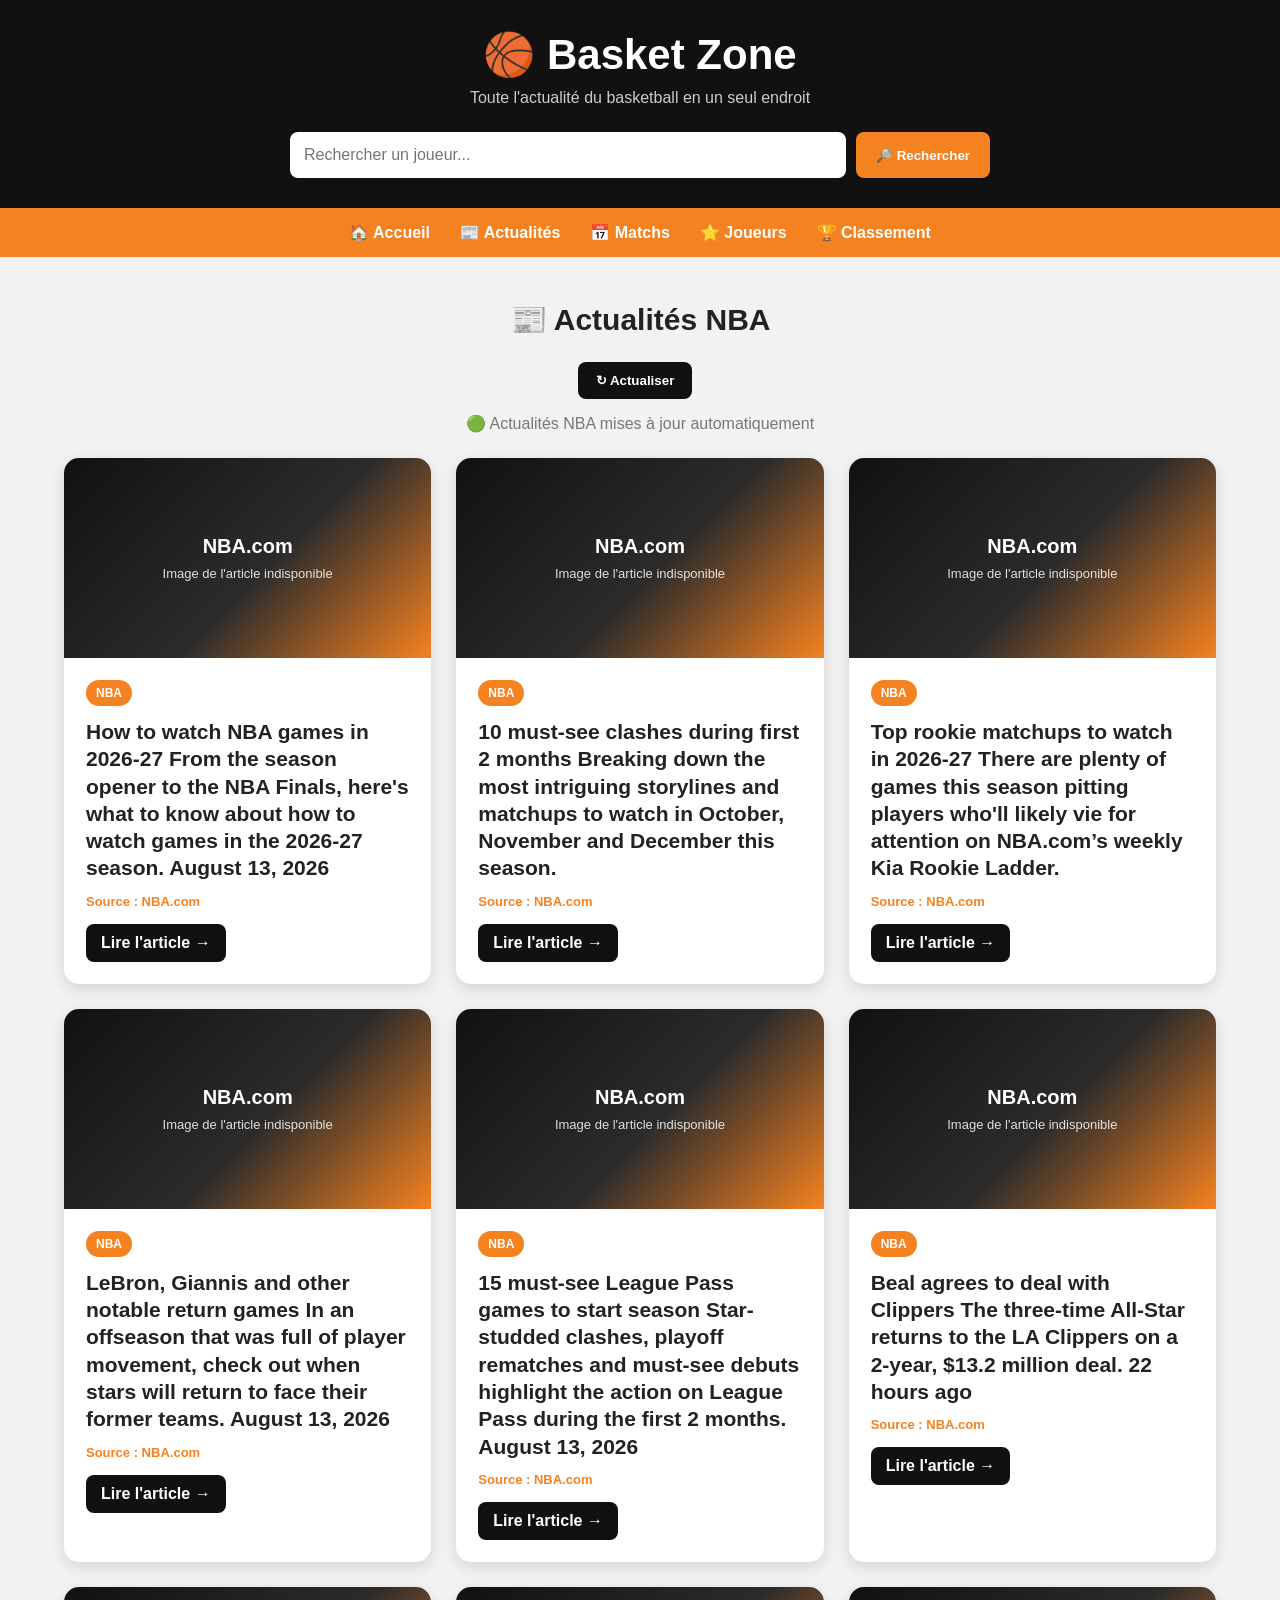
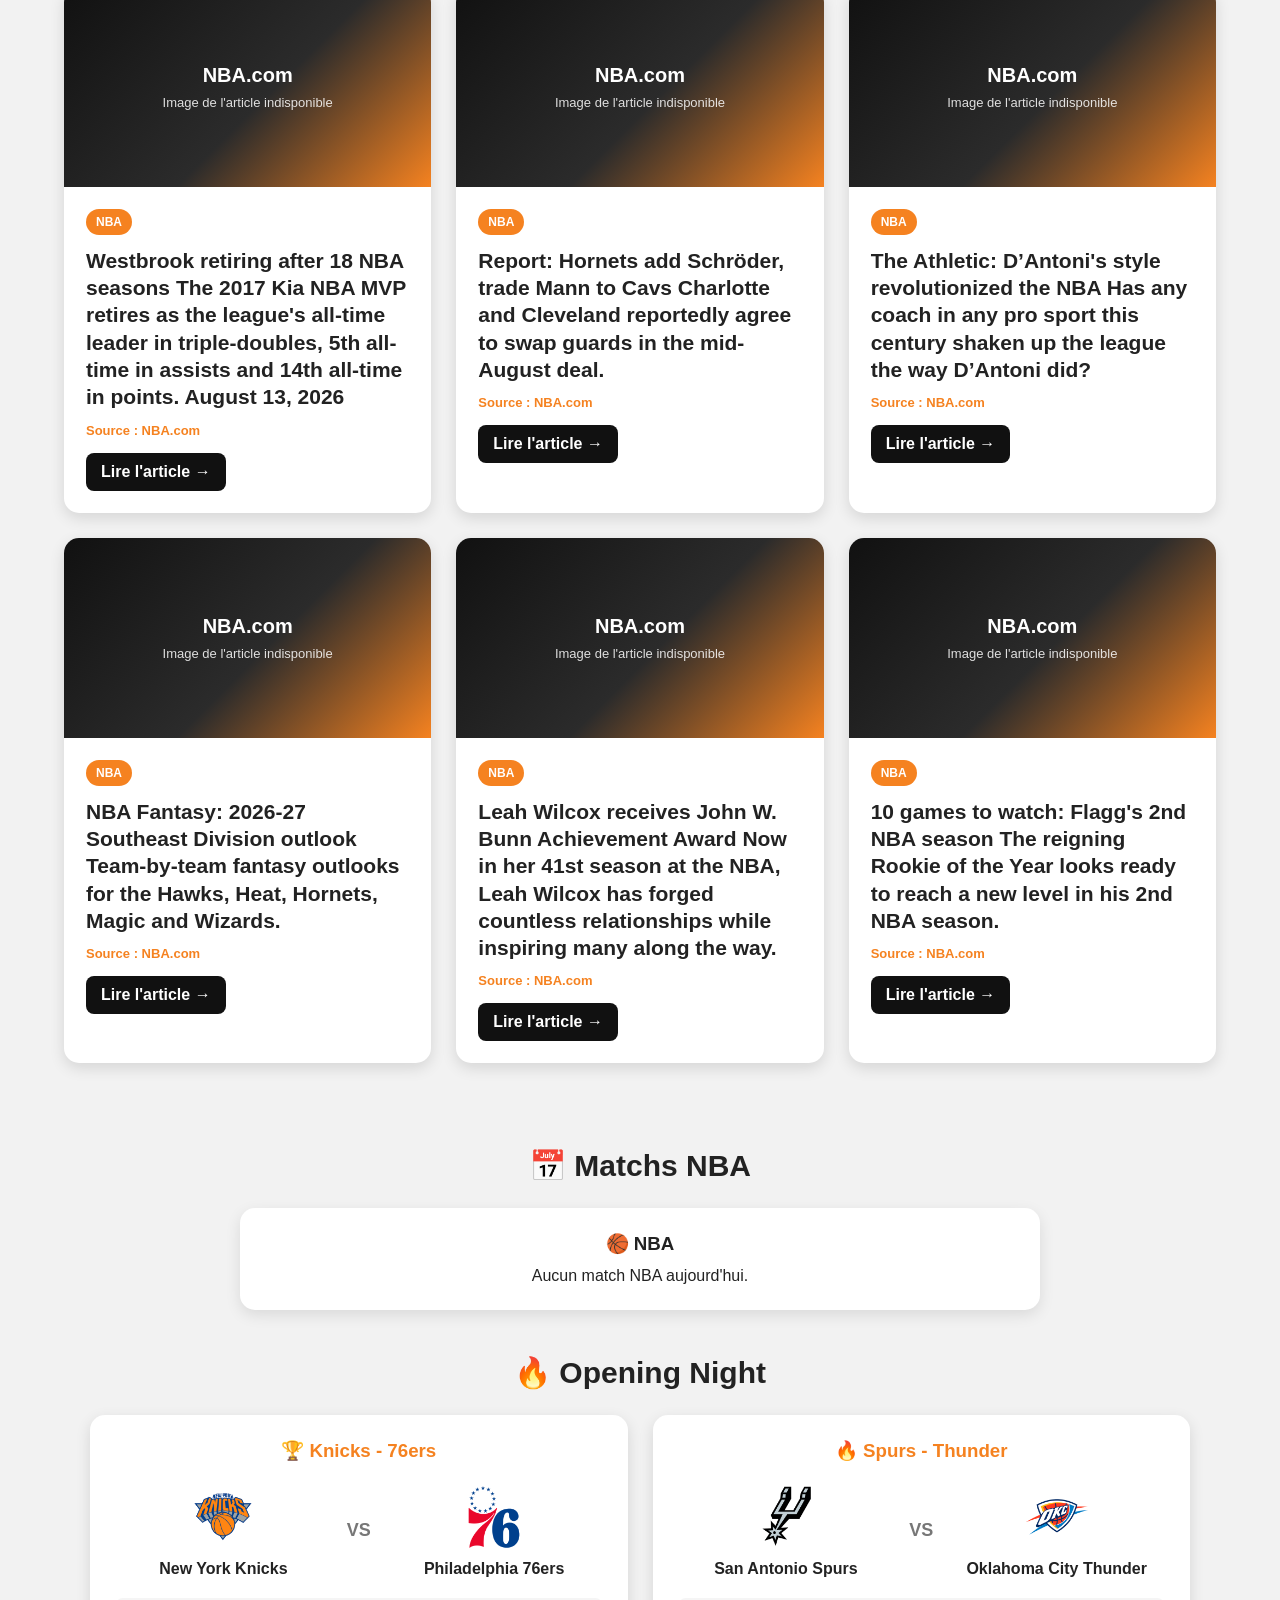
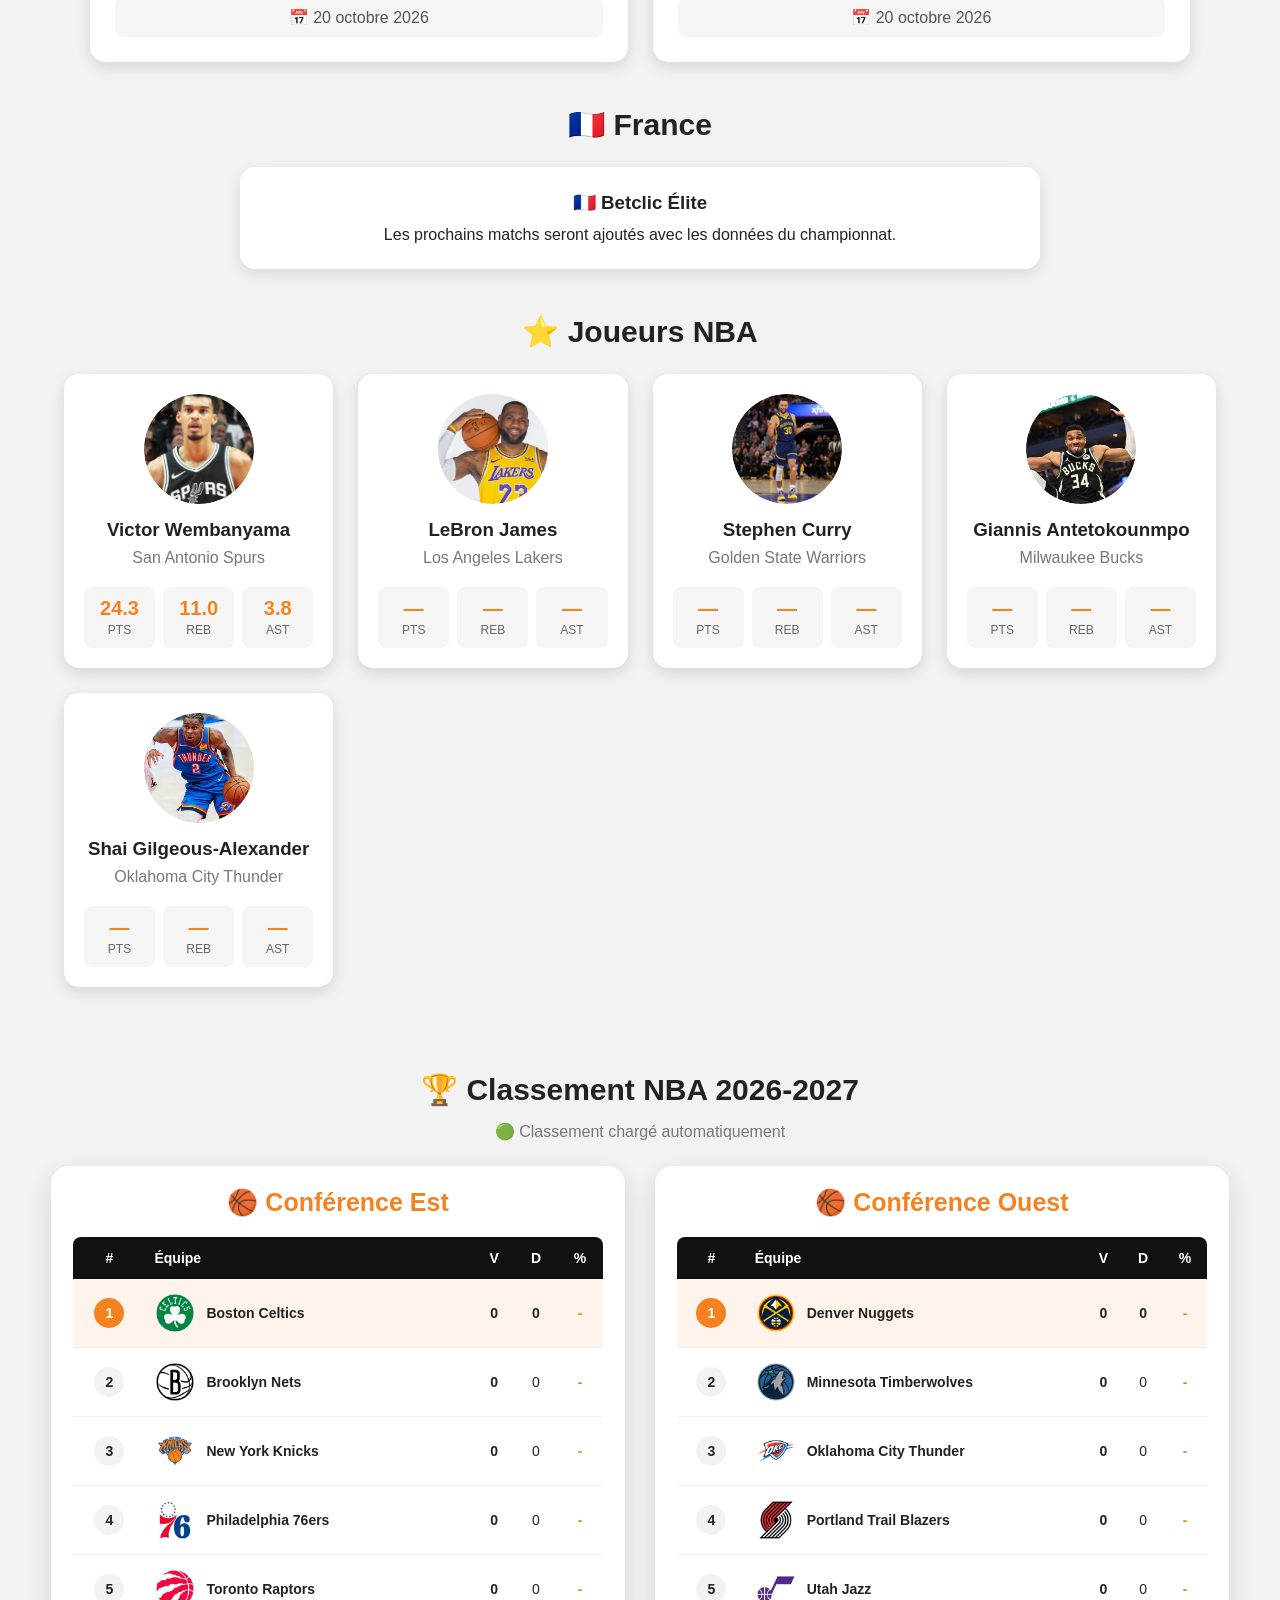
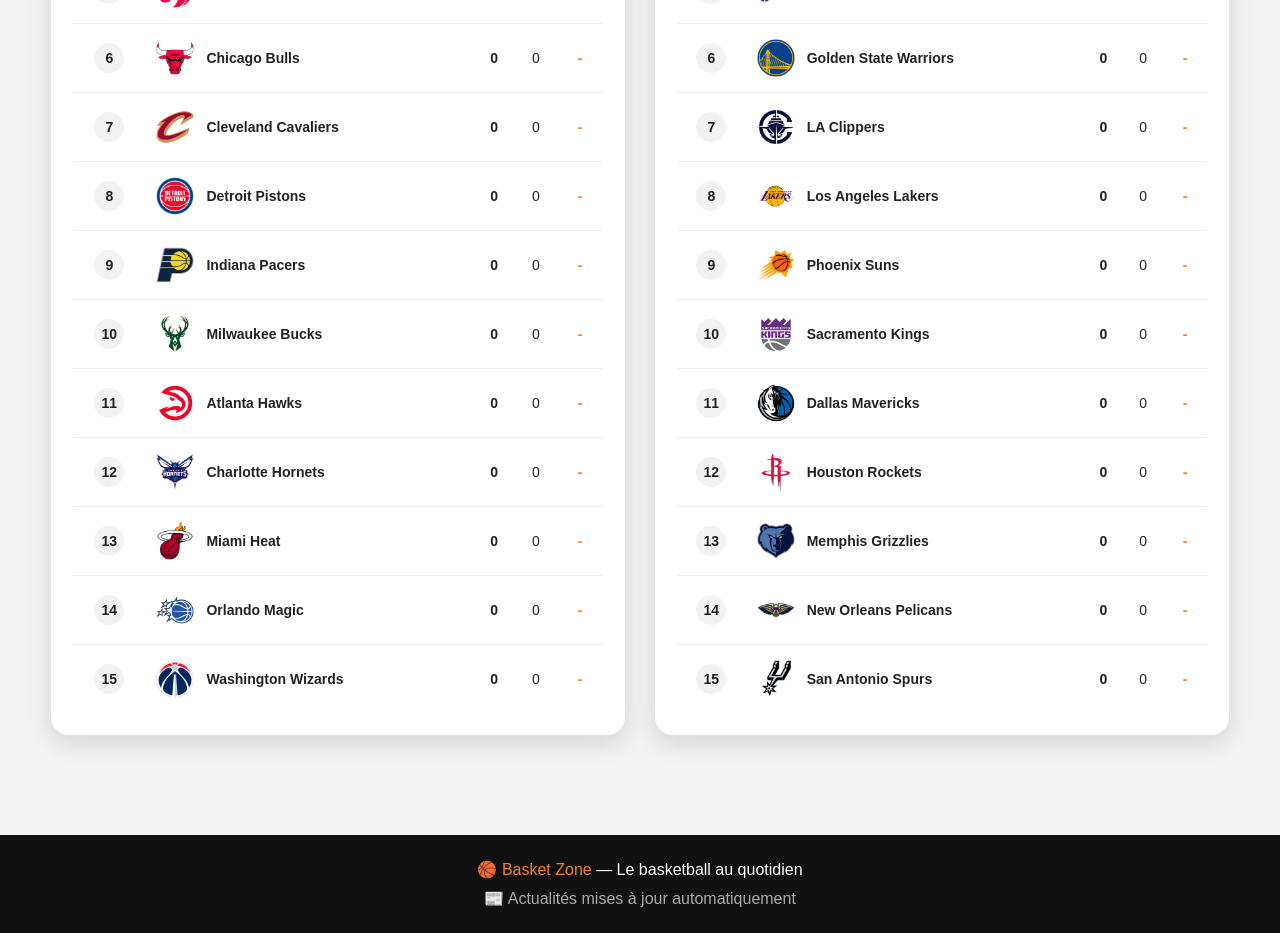
==== index.html @ 210b838d "Update index.html" ====
<!DOCTYPE html>
<html lang="fr">

<head>

    <meta charset="UTF-8">

    <meta
        name="viewport"
        content="width=device-width, initial-scale=1.0"
    >

    <title>Basket Zone 🏀</title>


    <style>

        /* =========================
           BASE
        ========================= */

        * {
            box-sizing: border-box;
            margin: 0;
            padding: 0;
        }

        html {
            scroll-behavior: smooth;
        }

        body {
            font-family: Arial, sans-serif;
            background: #f2f2f2;
            color: #222;
        }


        /* =========================
           HEADER
        ========================= */

        header {
            background: #111;
            color: white;
            text-align: center;
            padding: 30px 20px;
        }

        header h1 {
            font-size: 42px;
            margin-bottom: 10px;
        }

        header p {
            color: #ccc;
            margin-bottom: 25px;
        }


        /* =========================
           RECHERCHE
        ========================= */

        .search-container {
            max-width: 700px;
            margin: auto;

            display: flex;
            gap: 10px;
        }

        #searchInput {
            flex: 1;

            padding: 14px;

            border: none;
            border-radius: 8px;

            font-size: 16px;

            outline: none;
        }

        #searchButton {
            padding: 14px 20px;

            border: none;
            border-radius: 8px;

            background: #f58220;
            color: white;

            font-weight: bold;

            cursor: pointer;
        }

        #searchButton:hover {
            background: #d9680c;
        }


        /* =========================
           MENU
        ========================= */

        nav {
            background: #f58220;

            display: flex;
            justify-content: center;

            gap: 30px;

            padding: 15px;

            flex-wrap: wrap;

            position: sticky;
            top: 0;

            z-index: 100;
        }

        nav a {
            color: white;

            text-decoration: none;

            font-weight: bold;
        }

        nav a:hover {
            text-decoration: underline;
        }


        /* =========================
           TITRES
        ========================= */

        .section-title {
            text-align: center;

            margin: 45px 0 25px;

            font-size: 30px;
        }


        /* =========================
           ACTUALITÉS
        ========================= */

        .news-toolbar {
            width: 90%;
            max-width: 1200px;

            margin: 0 auto 15px;

            display: flex;
            justify-content: center;
            align-items: center;

            gap: 10px;

            flex-wrap: wrap;
        }

        #manual-news-refresh {
            padding: 11px 18px;

            border: none;
            border-radius: 8px;

            background: #111;
            color: white;

            font-weight: bold;

            cursor: pointer;
        }

        #manual-news-refresh:hover {
            background: #f58220;
        }

        #manual-news-refresh:disabled {
            opacity: 0.6;
            cursor: wait;
        }

        #news-refresh-status {
            color: #777;
            font-size: 14px;
        }

        .news-status {
            text-align: center;

            color: #777;

            margin-bottom: 25px;
        }

        .news-container {
            width: 90%;
            max-width: 1200px;

            margin: auto;

            display: grid;

            grid-template-columns:
                repeat(
                    auto-fit,
                    minmax(300px, 1fr)
                );

            gap: 25px;

            padding-bottom: 40px;
        }

        .news-card {
            background: white;

            border-radius: 15px;

            overflow: hidden;

            box-shadow:
                0 5px 15px
                rgba(0, 0, 0, 0.12);

            transition:
                transform 0.2s,
                box-shadow 0.2s;
        }

        .news-card:hover {
            transform: translateY(-6px);

            box-shadow:
                0 10px 25px
                rgba(0, 0, 0, 0.18);
        }

        .news-image {
            width: 100%;
            height: 200px;

            background: #111;

            display: flex;
            justify-content: center;
            align-items: center;

            overflow: hidden;
        }

        .news-image img {
            width: 100%;
            height: 100%;

            object-fit: cover;

            display: block;
        }

        .news-image-placeholder {
            width: 100%;
            height: 100%;

            display: flex;

            flex-direction: column;

            justify-content: center;
            align-items: center;

            gap: 8px;

            padding: 20px;

            text-align: center;

            color: white;

            background:
                linear-gradient(
                    135deg,
                    #111 0%,
                    #2b2b2b 55%,
                    #f58220 100%
                );
        }

        .news-image-placeholder strong {
            font-size: 20px;
        }

        .news-image-placeholder span {
            font-size: 13px;
            opacity: 0.85;
        }

        .news-content {
            padding: 22px;
        }

        .news-category {
            display: inline-block;

            background: #f58220;

            color: white;

            padding: 6px 10px;

            border-radius: 20px;

            font-size: 12px;

            font-weight: bold;

            margin-bottom: 12px;
        }

        .news-card h3 {
            font-size: 21px;

            line-height: 1.3;

            margin-bottom: 12px;
        }

        .news-card p {
            color: #555;

            line-height: 1.5;

            margin-bottom: 15px;
        }

        .news-date {
            font-size: 13px;

            color: #888;

            margin-bottom: 10px;
        }

        .news-source {
            font-size: 13px;

            color: #f58220;

            font-weight: bold;

            margin-bottom: 15px;
        }

        .news-link {
            display: inline-block;

            background: #111;

            color: white;

            padding: 10px 15px;

            border-radius: 8px;

            text-decoration: none;

            font-weight: bold;
        }

        .news-link:hover {
            background: #f58220;
        }

        .news-error {
            width: 90%;

            max-width: 800px;

            margin: 20px auto 40px;

            padding: 20px;

            background: white;

            border-radius: 15px;

            text-align: center;

            color: #777;
        }


        /* =========================
           MATCHS
        ========================= */

        .matches-container {
            width: 90%;

            max-width: 1100px;

            margin: auto;

            display: grid;

            grid-template-columns:
                repeat(
                    auto-fit,
                    minmax(300px, 1fr)
                );

            gap: 25px;
        }

        .match-card {
            background: white;

            border-radius: 15px;

            padding: 25px;

            text-align: center;

            box-shadow:
                0 5px 15px
                rgba(0, 0, 0, 0.12);
        }

        .match-card h3 {
            color: #f58220;
            margin-bottom: 20px;
        }

        .teams {
            display: flex;

            justify-content: space-around;
            align-items: center;

            gap: 15px;
        }

        .team {
            flex: 1;

            font-weight: bold;

            display: flex;

            flex-direction: column;

            align-items: center;

            gap: 8px;
        }

        .match-team-logo {
            width: 70px;
            height: 70px;

            object-fit: contain;

            display: block;
        }

        .vs {
            color: #777;

            font-weight: bold;

            font-size: 18px;
        }

        .match-date {
            margin-top: 20px;

            background: #f5f5f5;

            padding: 10px;

            border-radius: 8px;

            color: #555;
        }

        .no-game {
            width: 90%;

            max-width: 800px;

            margin: auto;

            background: white;

            padding: 25px;

            border-radius: 15px;

            text-align: center;

            box-shadow:
                0 5px 15px
                rgba(0, 0, 0, 0.10);
        }


        /* =========================
           JOUEURS
        ========================= */

        .players-container {
            width: 90%;

            max-width: 1200px;

            margin: auto;

            display: grid;

            grid-template-columns:
                repeat(
                    auto-fit,
                    minmax(250px, 1fr)
                );

            gap: 25px;

            padding-bottom: 40px;
        }

        .player-card {
            background: white;

            border-radius: 15px;

            padding: 20px;

            box-shadow:
                0 5px 15px
                rgba(0, 0, 0, 0.12);

            transition: transform 0.2s;
        }

        .player-card:hover {
            transform: translateY(-5px);
        }

        .player-photo {
            width: 110px;
            height: 110px;

            margin: auto;

            border-radius: 50%;

            background: #eee;

            display: flex;

            justify-content: center;
            align-items: center;

            overflow: hidden;
        }

        .player-photo img {
            width: 100%;
            height: 100%;

            object-fit: cover;

            border-radius: 50%;

            display: block;
        }

        .player-card h3 {
            text-align: center;
            margin-top: 15px;
        }

        .team-name {
            text-align: center;

            color: #777;

            margin: 8px 0 20px;
        }


        /* =========================
           STATS
        ========================= */

        .stats {
            display: grid;

            grid-template-columns:
                repeat(3, 1fr);

            gap: 8px;
        }

        .stat {
            background: #f5f5f5;

            padding: 10px 5px;

            text-align: center;

            border-radius: 8px;
        }

        .stat strong {
            display: block;

            color: #f58220;

            font-size: 20px;
        }

        .stat span {
            font-size: 12px;

            color: #666;
        }


        /* =========================
           CLASSEMENT
        ========================= */

        .standings-container {
            width: 92%;

            max-width: 1250px;

            margin: auto;

            display: grid;

            grid-template-columns:
                repeat(2, 1fr);

            gap: 30px;

            padding-bottom: 50px;
        }

        .conference-card {
            background: white;

            border-radius: 18px;

            padding: 22px;

            box-shadow:
                0 8px 25px
                rgba(0, 0, 0, 0.12);

            overflow: hidden;
        }

        .conference-card h3 {
            text-align: center;

            color: #f58220;

            margin-bottom: 20px;

            font-size: 25px;
        }

        .table-wrapper {
            width: 100%;
            overflow-x: auto;
        }

        .standings-table {
            width: 100%;

            border-collapse: separate;

            border-spacing: 0;
        }

        .standings-table th {
            background: #111;

            color: white;

            padding: 13px 9px;

            text-align: center;

            font-size: 14px;
        }

        .standings-table th:first-child {
            border-radius: 8px 0 0 0;
        }

        .standings-table th:last-child {
            border-radius: 0 8px 0 0;
        }

        .standings-table td {
            padding: 13px 9px;

            text-align: center;

            border-bottom:
                1px solid #eee;

            font-size: 14px;
        }

        .standings-table th:nth-child(2),
        .standings-table td:nth-child(2) {
            text-align: left;
        }

        .standings-table tbody tr {
            transition: background 0.2s;
        }

        .standings-table tbody tr:hover {
            background: #fff4eb;
        }

        .standings-table tbody tr:first-child {
            background: #fff4eb;
            font-weight: bold;
        }

        .standings-table tbody tr:last-child td {
            border-bottom: none;
        }

        .rank-number {
            display: inline-flex;

            width: 30px;
            height: 30px;

            align-items: center;
            justify-content: center;

            border-radius: 50%;

            background: #f2f2f2;

            font-weight: bold;
        }

        .rank-number.first {
            background: #f58220;
            color: white;
        }

        .team-cell {
            display: flex;

            align-items: center;

            gap: 10px;

            min-width: 200px;

            font-weight: bold;
        }

        .team-logo {
            width: 42px;
            height: 42px;

            min-width: 42px;

            object-fit: contain;

            display: block;
        }

        .record-wins {
            font-weight: bold;
        }

        .percentage {
            font-weight: bold;
            color: #f58220;
        }

        .standings-empty {
            text-align: center;

            padding: 30px;

            color: #777;
        }


        /* =========================
           FOOTER
        ========================= */

        footer {
            margin-top: 50px;

            background: #111;

            color: white;

            text-align: center;

            padding: 25px;
        }

        footer span {
            color: #f58220;
        }


        /* =========================
           MOBILE
        ========================= */

        @media (max-width: 800px) {

            .standings-container {
                grid-template-columns: 1fr;
                width: 94%;
            }

        }


        @media (max-width: 600px) {

            header h1 {
                font-size: 30px;
            }

            .search-container {
                flex-direction: column;
            }

            #searchInput,
            #searchButton {
                width: 100%;
            }

            .teams {
                flex-direction: column;
            }

            .vs {
                margin: 5px 0;
            }

            .standings-table th,
            .standings-table td {
                padding: 9px 5px;
            }

            .team-cell {
                min-width: 170px;
                gap: 7px;
            }

            .team-logo {
                width: 35px;
                height: 35px;

                min-width: 35px;
            }

            .match-team-logo {
                width: 60px;
                height: 60px;
            }

            .rank-number {
                width: 27px;
                height: 27px;
            }

        }

    </style>

</head>


<body>


    <!-- =========================
         HEADER
    ========================= -->

    <header id="accueil">

        <h1>
            🏀 Basket Zone
        </h1>

        <p>
            Toute l'actualité du basketball en un seul endroit
        </p>


        <div class="search-container">

            <input
                id="searchInput"
                type="text"
                placeholder="Rechercher un joueur..."
            >

            <button
                id="searchButton"
                type="button"
            >
                🔎 Rechercher
            </button>

        </div>

    </header>


    <!-- =========================
         MENU
    ========================= -->

    <nav>

        <a href="#accueil">
            🏠 Accueil
        </a>

        <a href="#actualites">
            📰 Actualités
        </a>

        <a href="#matchs">
            📅 Matchs
        </a>

        <a href="#joueurs">
            ⭐ Joueurs
        </a>

        <a href="#classement">
            🏆 Classement
        </a>

    </nav>


    <!-- =========================
         ACTUALITÉS
    ========================= -->

    <section id="actualites">

        <h2 class="section-title">

            📰 Actualités NBA

        </h2>


        <div class="news-toolbar">

            <button
                id="manual-news-refresh"
                type="button"
            >
                ↻ Actualiser
            </button>


            <span
                id="news-refresh-status"
                role="status"
                aria-live="polite"
            ></span>

        </div>


        <p
            id="newsStatus"
            class="news-status"
        >
            🔄 Chargement des actualités...
        </p>


        <div
            id="newsContainer"
            class="news-container"
        ></div>

    </section>


    <!-- =========================
         MATCHS
    ========================= -->

    <section id="matchs">

        <h2 class="section-title">

            📅 Matchs NBA

        </h2>


        <div class="no-game">

            <h3>
                🏀 NBA
            </h3>

            <p style="margin-top:12px;">

                Aucun match NBA aujourd'hui.

            </p>

        </div>


        <h2 class="section-title">

            🔥 Opening Night

        </h2>


        <div class="matches-container">


            <!-- KNICKS VS 76ERS -->

            <div class="match-card">

                <h3>

                    🏆 Knicks - 76ers

                </h3>


                <div class="teams">


                    <div class="team">

                        <img
                            class="match-team-logo"
                            src="photos/new-york-knicks_big_square.png"
                            alt="New York Knicks"
                        >

                        <span>
                            New York Knicks
                        </span>

                    </div>


                    <div class="vs">
                        VS
                    </div>


                    <div class="team">

                        <img
                            class="match-team-logo"
                            src="photos/philadelphia-76ers_big_square.png"
                            alt="Philadelphia 76ers"
                        >

                        <span>
                            Philadelphia 76ers
                        </span>

                    </div>


                </div>


                <div class="match-date">

                    📅 20 octobre 2026

                </div>

            </div>


            <!-- SPURS VS THUNDER -->

            <div class="match-card">

                <h3>

                    🔥 Spurs - Thunder

                </h3>


                <div class="teams">


                    <div class="team">

                        <img
                            class="match-team-logo"
                            src="photos/san-antonio-spurs_big_square.png"
                            alt="San Antonio Spurs"
                        >

                        <span>
                            San Antonio Spurs
                        </span>

                    </div>


                    <div class="vs">
                        VS
                    </div>


                    <div class="team">

                        <img
                            class="match-team-logo"
                            src="photos/oklahoma-city-thunder_big_square.png"
                            alt="Oklahoma City Thunder"
                        >

                        <span>
                            Oklahoma City Thunder
                        </span>

                    </div>


                </div>


                <div class="match-date">

                    📅 20 octobre 2026

                </div>

            </div>


        </div>


        <h2 class="section-title">

            🇫🇷 France

        </h2>


        <div class="no-game">

            <h3>
                🇫🇷 Betclic Élite
            </h3>

            <p style="margin-top:12px;">

                Les prochains matchs seront ajoutés
                avec les données du championnat.

            </p>

        </div>

    </section>


    <!-- =========================
         JOUEURS
    ========================= -->

    <section id="joueurs">

        <h2 class="section-title">

            ⭐ Joueurs NBA

        </h2>


        <div class="players-container">


            <!-- VICTOR WEMBANYAMA -->

            <div
                class="player-card"
                data-name="victor wembanyama"
            >

                <div class="player-photo">

                    <img
                        src="wembanyama.jpg"
                        alt="Photo de Victor Wembanyama"
                        loading="lazy"
                        onerror="this.style.display='none';"
                    >

                </div>


                <h3>
                    Victor Wembanyama
                </h3>


                <p class="team-name">
                    San Antonio Spurs
                </p>


                <div class="stats">

                    <div class="stat">

                        <strong>24.3</strong>

                        <span>
                            PTS
                        </span>

                    </div>


                    <div class="stat">

                        <strong>11.0</strong>

                        <span>
                            REB
                        </span>

                    </div>


                    <div class="stat">

                        <strong>3.8</strong>

                        <span>
                            AST
                        </span>

                    </div>

                </div>

            </div>


            <!-- LEBRON JAMES -->

            <div
                class="player-card"
                data-name="lebron james"
            >

                <div class="player-photo">

                    <img
                        src="lebron.jpg"
                        alt="Photo de LeBron James"
                        loading="lazy"
                        onerror="this.style.display='none';"
                    >

                </div>


                <h3>
                    LeBron James
                </h3>


                <p class="team-name">
                    Los Angeles Lakers
                </p>


                <div class="stats">

                    <div class="stat">

                        <strong>—</strong>

                        <span>
                            PTS
                        </span>

                    </div>


                    <div class="stat">

                        <strong>—</strong>

                        <span>
                            REB
                        </span>

                    </div>


                    <div class="stat">

                        <strong>—</strong>

                        <span>
                            AST
                        </span>

                    </div>

                </div>

            </div>


            <!-- STEPHEN CURRY -->

            <div
                class="player-card"
                data-name="stephen curry"
            >

                <div class="player-photo">

                    <img
                        src="curry.jpg"
                        alt="Photo de Stephen Curry"
                        loading="lazy"
                        onerror="this.style.display='none';"
                    >

                </div>


                <h3>
                    Stephen Curry
                </h3>


                <p class="team-name">
                    Golden State Warriors
                </p>


                <div class="stats">

                    <div class="stat">

                        <strong>—</strong>

                        <span>
                            PTS
                        </span>

                    </div>


                    <div class="stat">

                        <strong>—</strong>

                        <span>
                            REB
                        </span>

                    </div>


                    <div class="stat">

                        <strong>—</strong>

                        <span>
                            AST
                        </span>

                    </div>

                </div>

            </div>


            <!-- GIANNIS -->

            <div
                class="player-card"
                data-name="giannis antetokounmpo"
            >

                <div class="player-photo">

                    <img
                        src="giannis.jpg"
                        alt="Photo de Giannis Antetokounmpo"
                        loading="lazy"
                        onerror="this.style.display='none';"
                    >

                </div>


                <h3>
                    Giannis Antetokounmpo
                </h3>


                <p class="team-name">
                    Milwaukee Bucks
                </p>


                <div class="stats">

                    <div class="stat">

                        <strong>—</strong>

                        <span>
                            PTS
                        </span>

                    </div>


                    <div class="stat">

                        <strong>—</strong>

                        <span>
                            REB
                        </span>

                    </div>


                    <div class="stat">

                        <strong>—</strong>

                        <span>
                            AST
                        </span>

                    </div>

                </div>

            </div>


            <!-- SHAI -->

            <div
                class="player-card"
                data-name="shai gilgeous alexander"
            >

                <div class="player-photo">

                    <img
                        src="shai.jpg"
                        alt="Photo de Shai Gilgeous-Alexander"
                        loading="lazy"
                        onerror="this.style.display='none';"
                    >

                </div>


                <h3>
                    Shai Gilgeous-Alexander
                </h3>


                <p class="team-name">
                    Oklahoma City Thunder
                </p>


                <div class="stats">

                    <div class="stat">

                        <strong>—</strong>

                        <span>
                            PTS
                        </span>

                    </div>


                    <div class="stat">

                        <strong>—</strong>

                        <span>
                            REB
                        </span>

                    </div>


                    <div class="stat">

                        <strong>—</strong>

                        <span>
                            AST
                        </span>

                    </div>

                </div>

            </div>


        </div>

    </section>


    <!-- =========================
         CLASSEMENT
    ========================= -->

    <section id="classement">

        <h2 class="section-title">

            🏆 Classement NBA 2026-2027

        </h2>


        <p
            id="standingsStatus"
            style="
                text-align:center;
                color:#777;
                margin:-10px auto 25px;
                width:90%;
            "
        >

            🔄 Chargement du classement...

        </p>


        <div
            id="standingsContainer"
            class="standings-container"
        ></div>

    </section>


    <!-- =========================
         FOOTER
    ========================= -->

    <footer>

        <p>

            🏀

            <span>
                Basket Zone
            </span>

            — Le basketball au quotidien

        </p>


        <p
            style="
                margin-top:10px;
                color:#aaa;
            "
        >

            📰 Actualités mises à jour automatiquement

        </p>

    </footer>


    <!-- =========================
         JAVASCRIPT
    ========================= -->

    <script>


        /* =========================
           RECHERCHE JOUEURS
        ========================= */

        const searchInput =
            document.getElementById(
                "searchInput"
            );


        const searchButton =
            document.getElementById(
                "searchButton"
            );


        const playerCards =
            document.querySelectorAll(
                ".player-card"
            );


        function searchPlayers() {

            const text =
                searchInput.value
                    .toLowerCase()
                    .trim();


            playerCards.forEach(
                function(card) {

                    const name =
                        card.dataset.name
                            .toLowerCase();


                    if (
                        name.includes(text)
                        ||
                        text === ""
                    ) {

                        card.style.display =
                            "block";

                    } else {

                        card.style.display =
                            "none";

                    }

                }
            );

        }


        searchButton.addEventListener(
            "click",
            searchPlayers
        );


        searchInput.addEventListener(
            "input",
            searchPlayers
        );


        searchInput.addEventListener(
            "keydown",
            function(event) {

                if (
                    event.key === "Enter"
                ) {

                    searchPlayers();

                }

            }
        );


        /* =========================
           SÉCURITÉ HTML
        ========================= */

        function safeImageURL(value) {

            if (
                typeof value !== "string"
                ||
                !value.trim()
            ) {

                return "";

            }


            try {

                const url =
                    new URL(
                        value.trim(),
                        window.location.origin
                    );


                if (
                    url.protocol !== "https:"
                    &&
                    url.protocol !== "http:"
                ) {

                    return "";

                }


                return url.href;

            } catch {

                return "";

            }

        }


        function escapeHTML(text) {

            const div =
                document.createElement(
                    "div"
                );


            div.textContent =
                text || "";


            return div.innerHTML;

        }


        /* =========================
           FORMAT DATE
        ========================= */

        function formatDate(dateString) {

            if (!dateString) {

                return "";

            }


            const date =
                new Date(
                    dateString
                );


            if (
                isNaN(
                    date.getTime()
                )
            ) {

                return dateString;

            }


            return date.toLocaleDateString(
                "fr-FR",
                {

                    day: "2-digit",

                    month: "long",

                    year: "numeric"

                }
            );

        }


        /* =========================
           ACTUALITÉS
        ========================= */

        const newsContainer =
            document.getElementById(
                "newsContainer"
            );


        const newsStatus =
            document.getElementById(
                "newsStatus"
            );


        async function loadNews() {

            try {

                newsStatus.textContent =
                    "🔄 Chargement des actualités...";


                const response =
                    await fetch(
                        "news.json?t=" +
                        Date.now(),
                        {
                            cache: "no-store"
                        }
                    );


                if (!response.ok) {

                    throw new Error(
                        "Impossible de charger news.json"
                    );

                }


                const data =
                    await response.json();


                newsContainer.innerHTML =
                    "";


                if (
                    !data.articles
                    ||
                    data.articles.length === 0
                ) {

                    newsStatus.textContent =
                        "📰 Aucune actualité disponible.";

                    return;

                }


                newsStatus.textContent =
                    "🟢 Actualités NBA mises à jour automatiquement";


                data.articles.forEach(
                    function(article) {

                        const card =
                            document.createElement(
                                "article"
                            );


                        card.className =
                            "news-card";


                        const title =
                            article.title
                            ||
                            "Actualité NBA";


                        const description =
                            article.description
                            ||
                            "";


                        const link =
                            typeof article.link === "string"
                                ?
                                article.link
                                :
                                "#";


                        const imageURL =
                            safeImageURL(
                                article.image
                            );


                        let imageHTML = `

                            <div class="news-image">

                                <div
                                    class="news-image-placeholder"
                                >

                                    <strong>
                                        NBA.com
                                    </strong>

                                    <span>
                                        Image de l'article indisponible
                                    </span>

                                </div>

                            </div>

                        `;


                        if (imageURL) {

                            imageHTML = `

                                <div class="news-image">

                                    <img
                                        src="${escapeHTML(imageURL)}"
                                        alt="${escapeHTML(title)}"
                                        loading="lazy"
                                        referrerpolicy="no-referrer"
                                        onerror="this.style.display='none'; this.nextElementSibling.style.display='flex';"
                                    >

                                    <div
                                        class="news-image-placeholder"
                                        style="display:none"
                                    >

                                        <strong>
                                            NBA.com
                                        </strong>

                                        <span>
                                            Image de l'article indisponible
                                        </span>

                                    </div>

                                </div>

                            `;

                        }


                        card.innerHTML = `

                            ${imageHTML}


                            <div class="news-content">


                                <span class="news-category">

                                    NBA

                                </span>


                                <h3>

                                    ${escapeHTML(title)}

                                </h3>


                                ${
                                    description
                                    ?
                                    `

                                    <p>

                                        ${escapeHTML(
                                            description
                                        )}

                                    </p>

                                    `
                                    :
                                    ""
                                }


                                ${
                                    article.date
                                    ?
                                    `

                                    <div class="news-date">

                                        📅

                                        ${escapeHTML(
                                            formatDate(
                                                article.date
                                            )
                                        )}

                                    </div>

                                    `
                                    :
                                    ""
                                }


                                <div class="news-source">

                                    Source :

                                    ${escapeHTML(
                                        article.source
                                        ||
                                        "NBA.com"
                                    )}

                                </div>


                                <a
                                    class="news-link"
                                    href="${escapeHTML(link)}"
                                    target="_blank"
                                    rel="noopener noreferrer"
                                >

                                    Lire l'article →

                                </a>


                            </div>

                        `;


                        newsContainer.appendChild(
                            card
                        );

                    }
                );

            } catch (error) {

                console.error(
                    "Erreur actualités :",
                    error
                );


                newsStatus.textContent =
                    "❌ Impossible de charger les actualités.";


                newsContainer.innerHTML = `

                    <div class="news-error">

                        📰 Les actualités NBA
                        sont temporairement indisponibles.

                    </div>

                `;

            }

        }


        /* =========================
           BOUTON ACTUALISER
        ========================= */

        const refreshButton =
            document.getElementById(
                "manual-news-refresh"
            );


        const refreshStatus =
            document.getElementById(
                "news-refresh-status"
            );


        refreshButton.addEventListener(
            "click",
            async function() {

                refreshButton.disabled = true;

                refreshStatus.textContent =
                    "Actualisation...";


                await loadNews();


                refreshStatus.textContent =
                    "✓ Actualisé";


                setTimeout(
                    function() {

                        refreshStatus.textContent =
                            "";

                    },
                    3000
                );


                refreshButton.disabled = false;

            }
        );


        /* =========================
           LOGOS DES 30 ÉQUIPES
        ========================= */

        const teamLogos = {


            /* EASTERN CONFERENCE */

            "Atlanta Hawks":
                "photos/atlanta-hawks_big_square.png",

            "Boston Celtics":
                "photos/boston-celtics_big_square.png",

            "Brooklyn Nets":
                "photos/brooklyn-nets_big_square.png",

            "Charlotte Hornets":
                "photos/charlotte-hornets_big_square.png",

            "Chicago Bulls":
                "photos/chicago-bulls_big_square.png",

            "Cleveland Cavaliers":
                "photos/cleveland-cavaliers_big_square.png",

            "Detroit Pistons":
                "photos/detroit-pistons_big_square.png",

            "Indiana Pacers":
                "photos/indiana-pacers_big_square.png",

            "Miami Heat":
                "photos/miami-heat_big_square.png",

            "Milwaukee Bucks":
                "photos/milwaukee-bucks_big_square.png",

            "New York Knicks":
                "photos/new-york-knicks_big_square.png",

            "Orlando Magic":
                "photos/orlando-magic_big_square.png",

            "Philadelphia 76ers":
                "photos/philadelphia-76ers_big_square.png",

            "Toronto Raptors":
                "photos/toronto-raptors_big_square.png",

            "Washington Wizards":
                "photos/washington-wizards_big_square.png",


            /* WESTERN CONFERENCE */

            "Dallas Mavericks":
                "photos/dallas-mavericks_big_square.png",

            "Denver Nuggets":
                "photos/denver-nuggets_big_square.png",

            "Golden State Warriors":
                "photos/golden-state-warriors_big_square.png",

            "Houston Rockets":
                "photos/houston-rockets_big_square.png",

            "LA Clippers":
                "photos/la-clippers_big_square.png",

            "Los Angeles Clippers":
                "photos/la-clippers_big_square.png",

            "Los Angeles Lakers":
                "photos/los-angeles-lakers_big_square.png",

            "Memphis Grizzlies":
                "photos/memphis-grizzlies_big_square.png",

            "Minnesota Timberwolves":
                "photos/minnesota-timberwolves_big_square.png",

            "New Orleans Pelicans":
                "photos/new-orleans-pelicans_big_square.png",

            "Oklahoma City Thunder":
                "photos/oklahoma-city-thunder_big_square.png",

            "Phoenix Suns":
                "photos/phoenix-suns_big_square.png",

            "Portland Trail Blazers":
                "photos/portland-trail-blazers_big_square.png",

            "Sacramento Kings":
                "photos/sacramento-kings_big_square.png",

            "San Antonio Spurs":
                "photos/san-antonio-spurs_big_square.png",

            "Utah Jazz":
                "photos/utah-jazz_big_square.png"

        };


        /* =========================
           CLASSEMENT AUTOMATIQUE
        ========================= */

        const standingsContainer =
            document.getElementById(
                "standingsContainer"
            );


        const standingsStatus =
            document.getElementById(
                "standingsStatus"
            );


        async function loadStandings() {

            try {

                standingsStatus.textContent =
                    "🔄 Chargement du classement...";


                const response =
                    await fetch(
                        "standings.json?t=" +
                        Date.now(),
                        {
                            cache: "no-store"
                        }
                    );


                if (!response.ok) {

                    throw new Error(
                        "Impossible de charger standings.json"
                    );

                }


                const data =
                    await response.json();


                if (
                    !Array.isArray(
                        data.east
                    )
                    ||
                    !Array.isArray(
                        data.west
                    )
                ) {

                    throw new Error(
                        "Format de standings.json incorrect"
                    );

                }


                standingsContainer.innerHTML =
                    "";


                function createConference(
                    title,
                    teams
                ) {

                    const conference =
                        document.createElement(
                            "div"
                        );


                    conference.className =
                        "conference-card";


                    let rows = "";


                    teams.forEach(
                        function(
                            team,
                            index
                        ) {

                            const rank =
                                index + 1;


                            const percentage =
                                Number(
                                    team.percentage
                                );


                            let percentageText =
                                "-";


                            if (
                                !isNaN(
                                    percentage
                                )
                            ) {

                                percentageText =
                                    percentage.toFixed(
                                        3
                                    );

                            }


                            const rankClass =
                                rank === 1
                                    ?
                                    "rank-number first"
                                    :
                                    "rank-number";


                            const logo =
                                teamLogos[
                                    team.team
                                ];


                            let logoHTML =
                                "";


                            if (logo) {

                                logoHTML = `

                                    <img
                                        class="team-logo"
                                        src="${logo}"
                                        alt="${escapeHTML(
                                            team.team
                                        )}"
                                        onerror="this.style.display='none';"
                                    >

                                `;

                            } else {

                                logoHTML = `

                                    <div
                                        class="team-logo"
                                    >

                                        🏀

                                    </div>

                                `;

                            }


                            rows += `

                                <tr>


                                    <td>

                                        <span
                                            class="${rankClass}"
                                        >

                                            ${rank}

                                        </span>

                                    </td>


                                    <td>

                                        <div
                                            class="team-cell"
                                        >

                                            ${logoHTML}


                                            <span>

                                                ${escapeHTML(
                                                    team.team
                                                )}

                                            </span>

                                        </div>

                                    </td>


                                    <td
                                        class="record-wins"
                                    >

                                        ${Number(
                                            team.wins
                                        ) || 0}

                                    </td>


                                    <td>

                                        ${Number(
                                            team.losses
                                        ) || 0}

                                    </td>


                                    <td
                                        class="percentage"
                                    >

                                        ${percentageText}

                                    </td>


                                </tr>

                            `;

                        }
                    );


                    conference.innerHTML = `

                        <h3>

                            🏀 ${title}

                        </h3>


                        <div class="table-wrapper">


                            <table
                                class="standings-table"
                            >


                                <thead>

                                    <tr>

                                        <th>
                                            #
                                        </th>

                                        <th>
                                            Équipe
                                        </th>

                                        <th>
                                            V
                                        </th>

                                        <th>
                                            D
                                        </th>

                                        <th>
                                            %
                                        </th>

                                    </tr>

                                </thead>


                                <tbody>

                                    ${
                                        rows
                                        ||
                                        `

                                        <tr>

                                            <td
                                                colspan="5"
                                                class="standings-empty"
                                            >

                                                Aucun classement
                                                disponible

                                            </td>

                                        </tr>

                                        `
                                    }

                                </tbody>


                            </table>


                        </div>

                    `;


                    standingsContainer.appendChild(
                        conference
                    );

                }


                createConference(
                    "Conférence Est",
                    data.east
                );


                createConference(
                    "Conférence Ouest",
                    data.west
                );


                standingsStatus.textContent =
                    "🟢 Classement chargé automatiquement";

            } catch (error) {

                console.error(
                    "Erreur classement :",
                    error
                );


                standingsStatus.textContent =
                    "❌ Impossible de charger le classement.";


                standingsContainer.innerHTML = `

                    <div class="no-game">

                        🏀 Le classement est
                        temporairement indisponible.

                    </div>

                `;

            }

        }


        /* =========================
           LANCEMENT
        ========================= */

        loadNews();

        loadStandings();


        setInterval(
            loadNews,
            5 * 60 * 1000
        );


        setInterval(
            loadStandings,
            5 * 60 * 1000
        );


    </script>


</body>

</html>
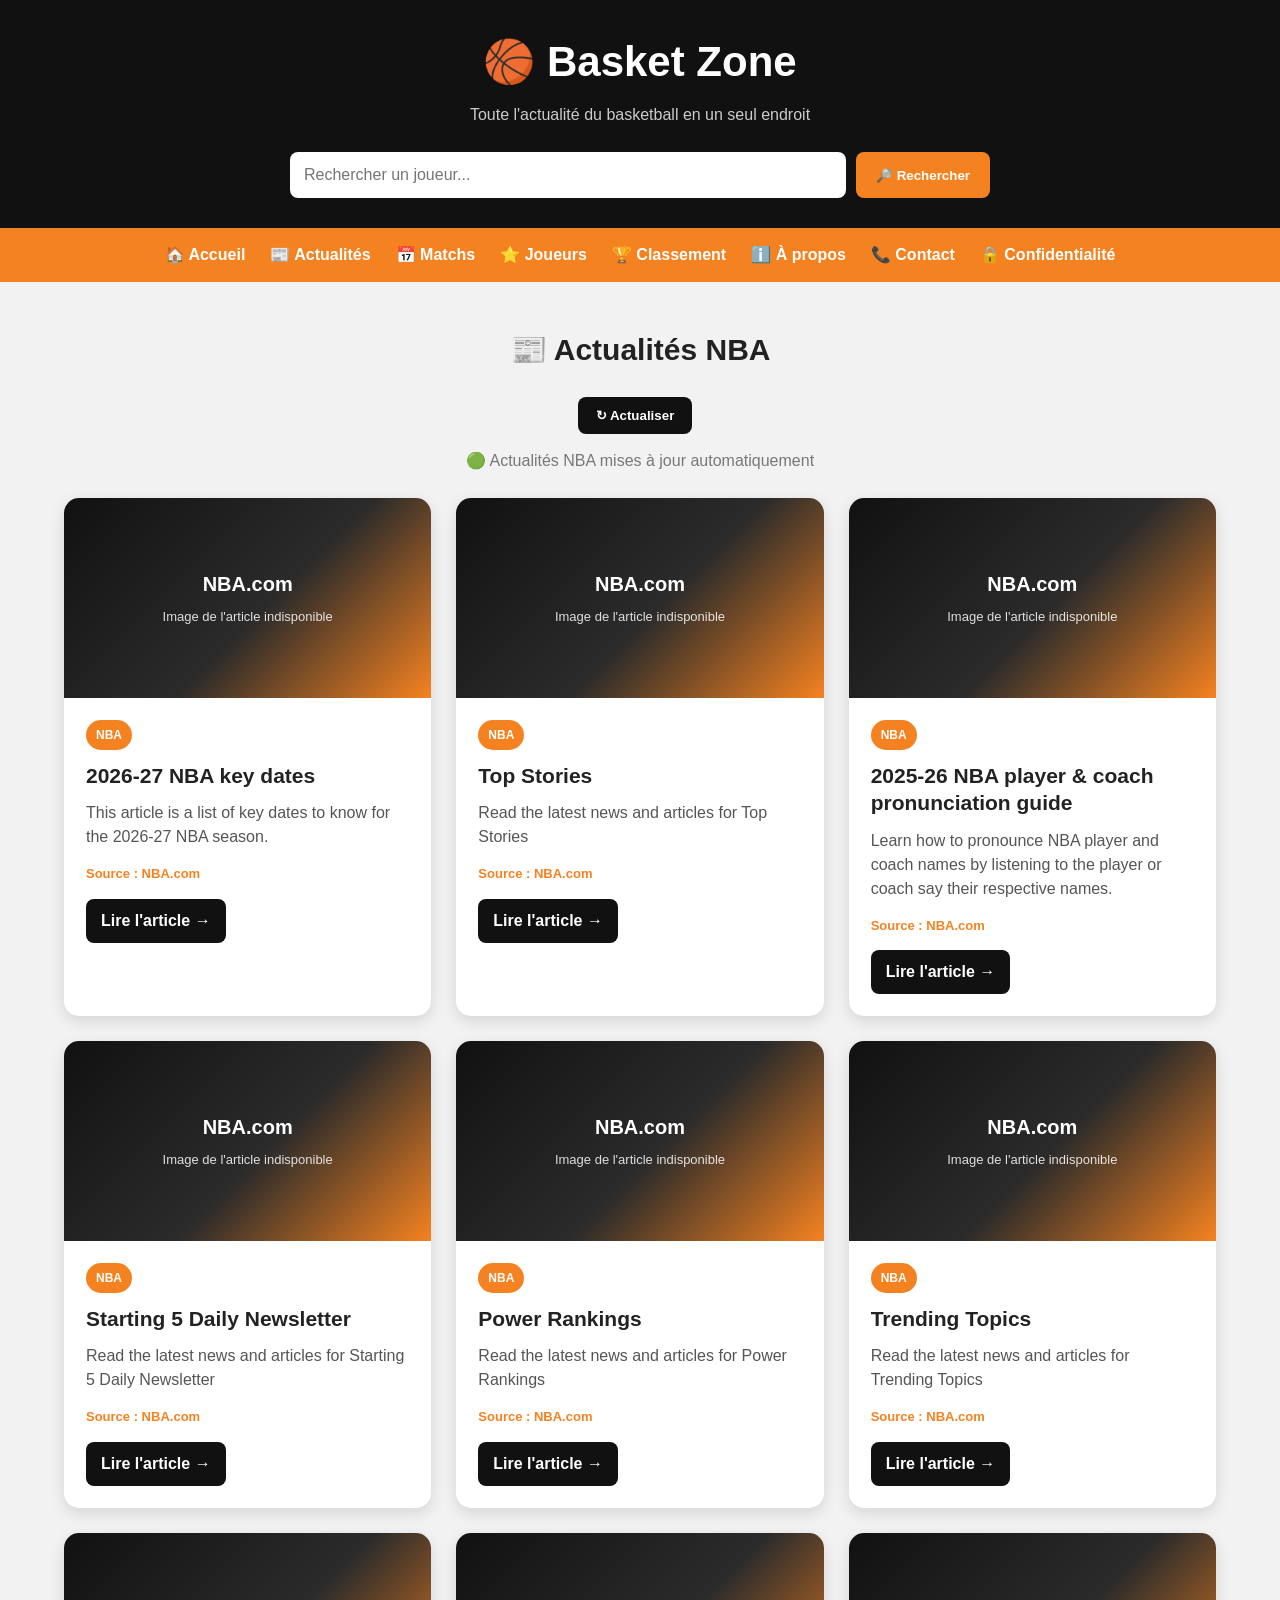
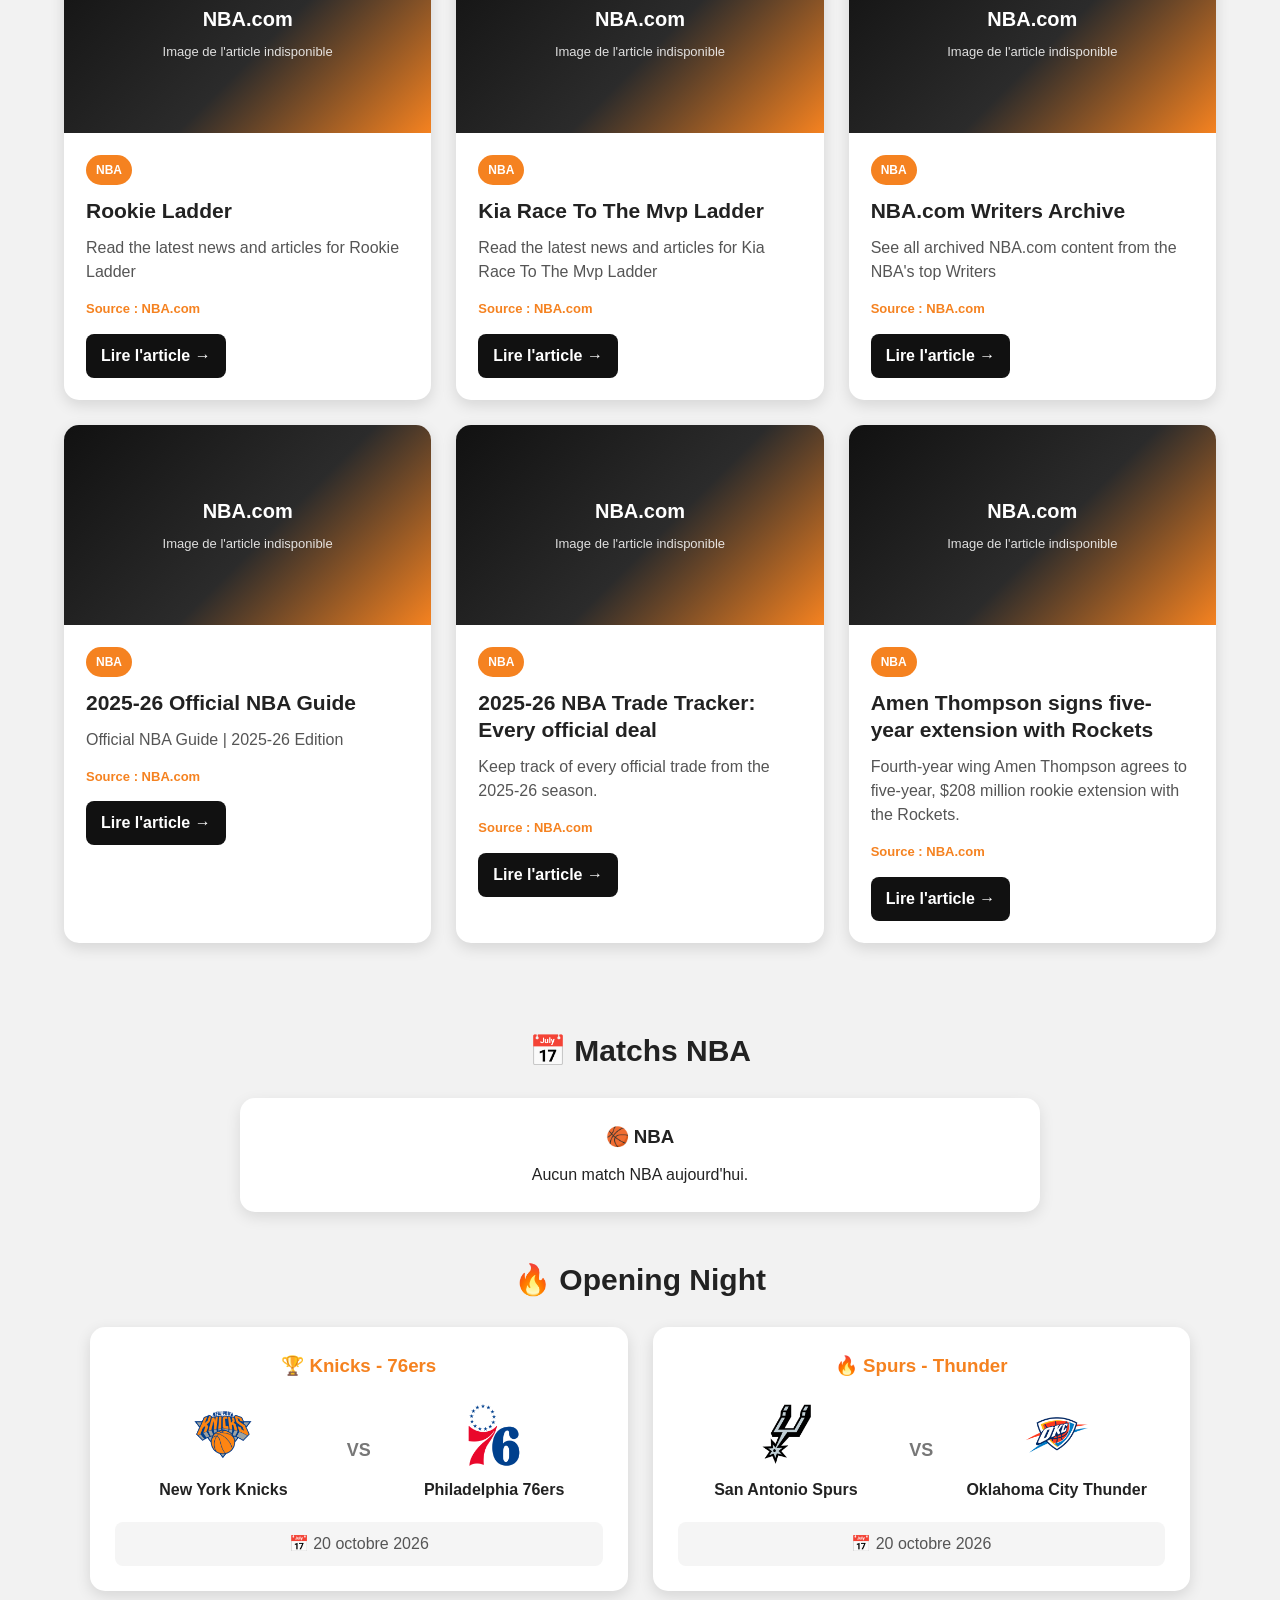
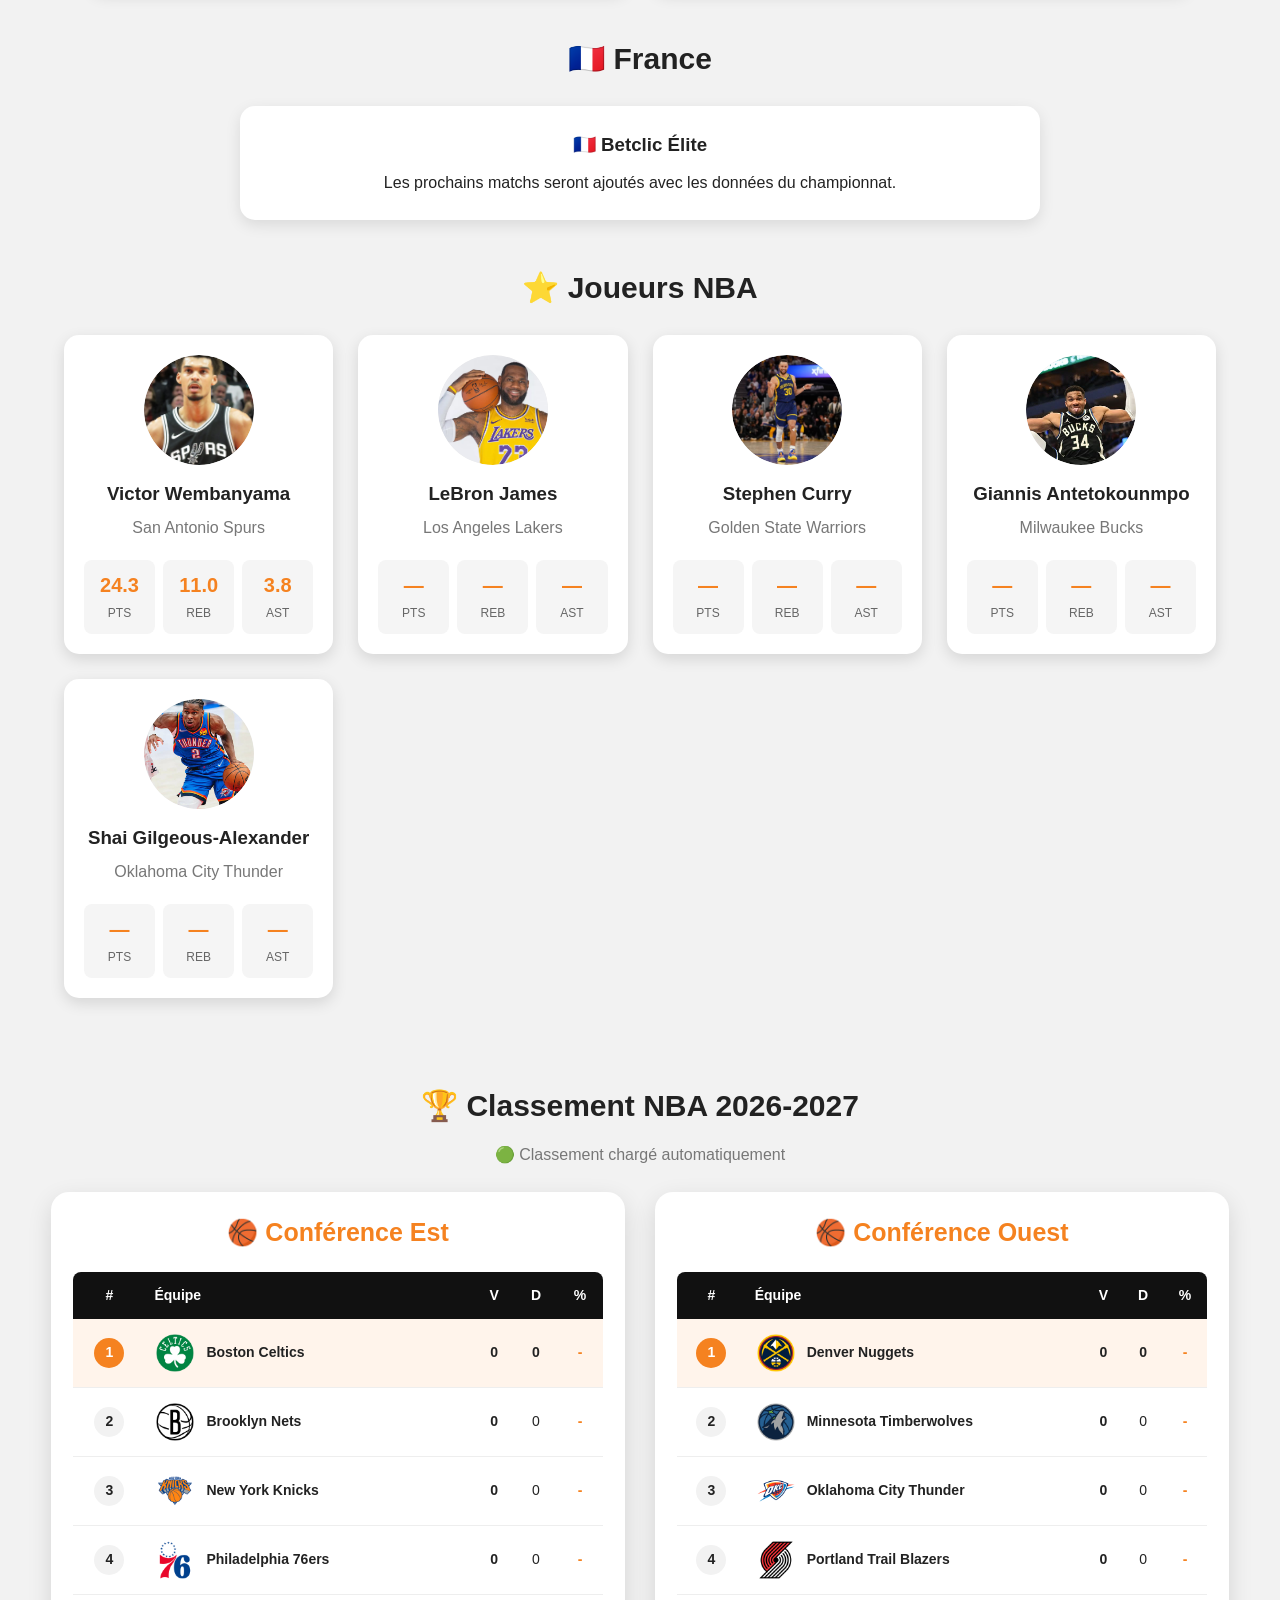
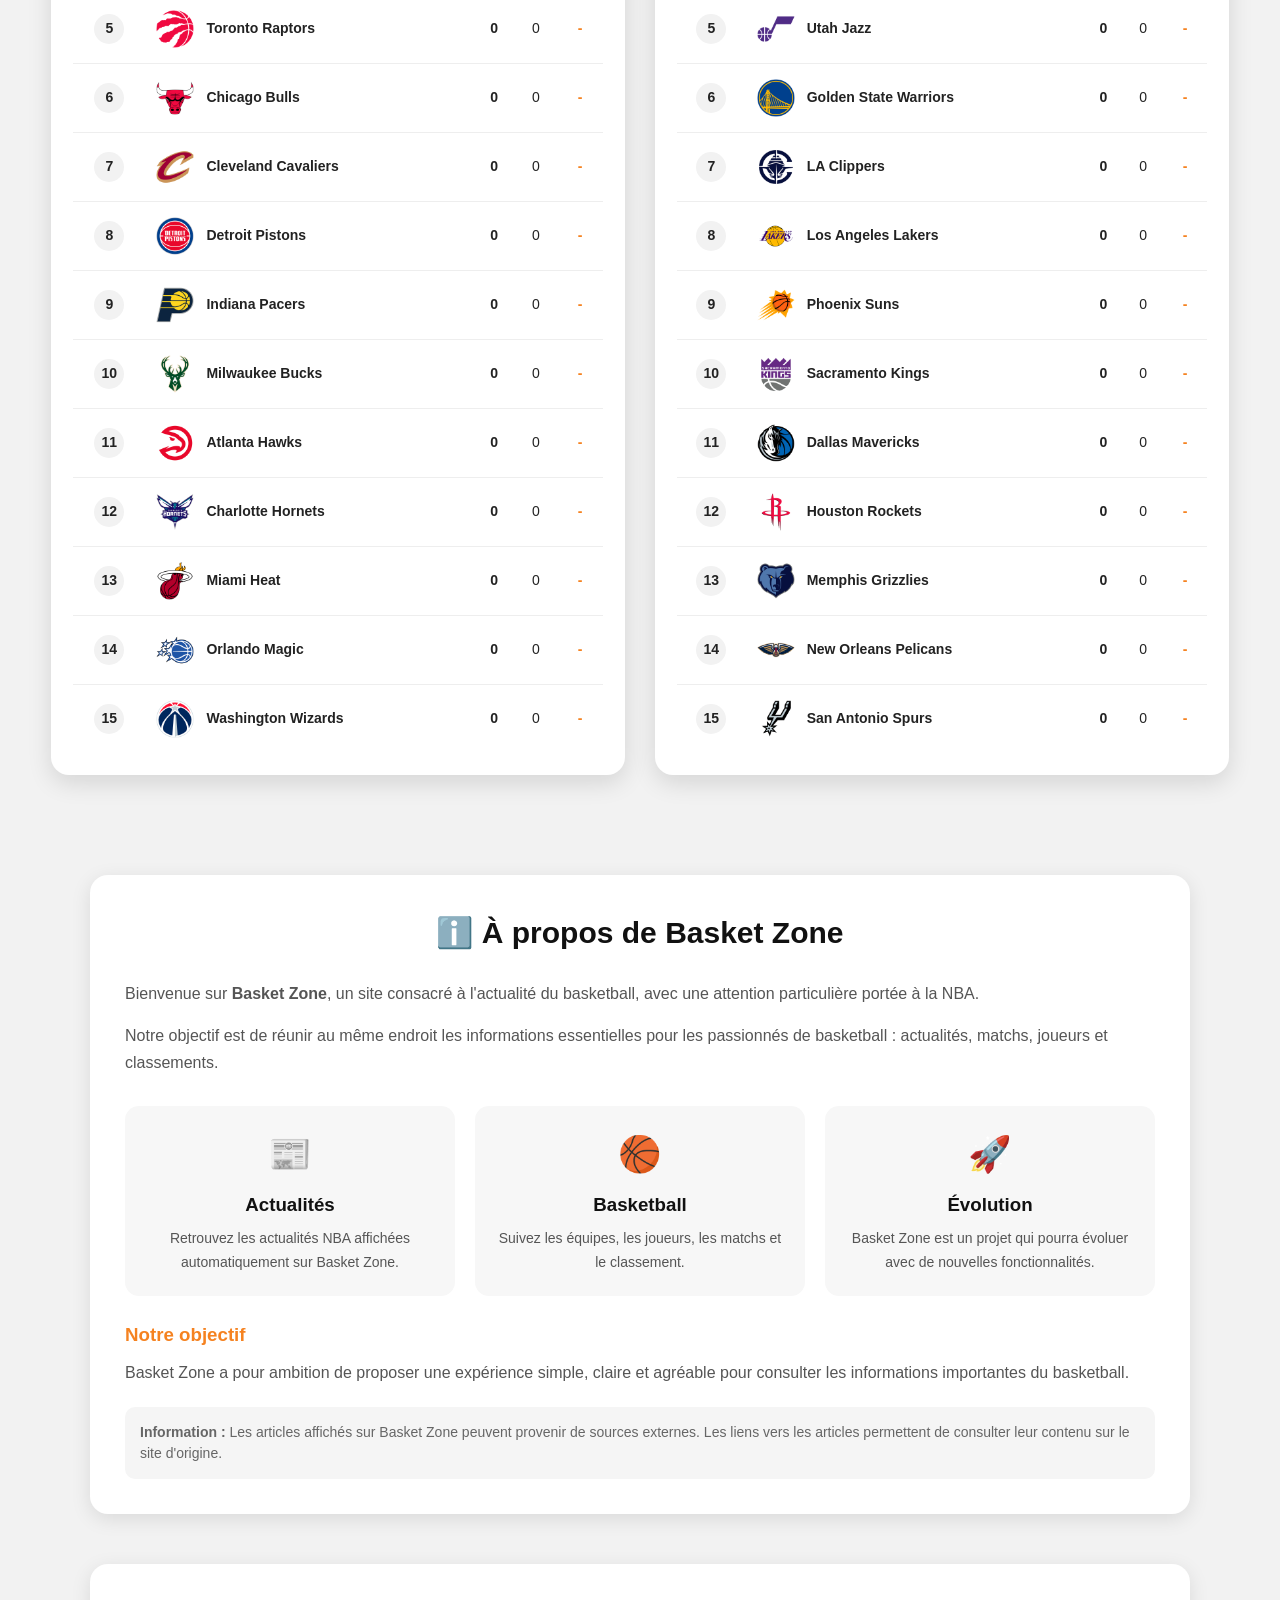
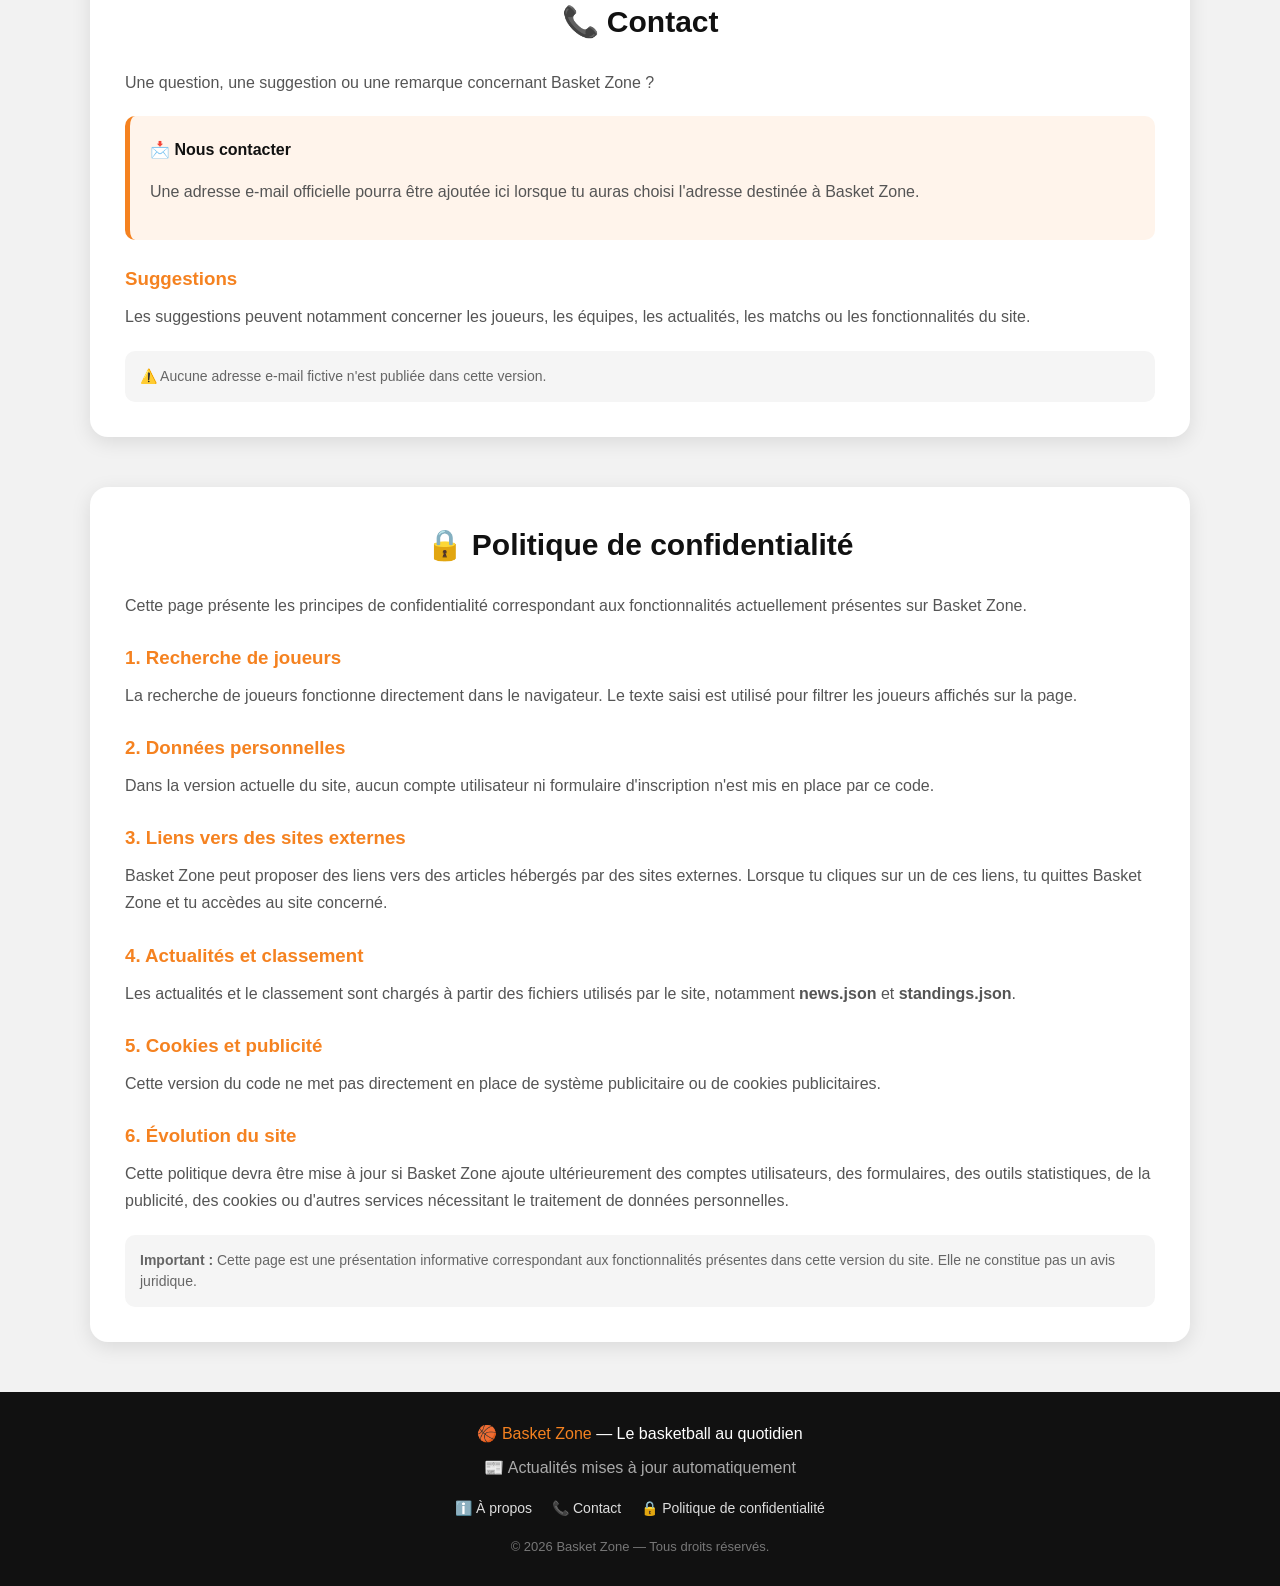
==== commit c7663d07: "Update index.html" ====
--- a/index.html
+++ b/index.html
@@ -10,6 +10,16 @@
         content="width=device-width, initial-scale=1.0"
     >
 
+    <meta
+        name="description"
+        content="Basket Zone : actualités NBA, matchs, joueurs et classement NBA."
+    >
+
+    <meta
+        name="theme-color"
+        content="#111111"
+    >
+
     <title>Basket Zone 🏀</title>
 
 
@@ -33,6 +43,11 @@
             font-family: Arial, sans-serif;
             background: #f2f2f2;
             color: #222;
+            line-height: 1.5;
+        }
+
+        section {
+            scroll-margin-top: 80px;
         }
 
 
@@ -112,7 +127,7 @@
             display: flex;
             justify-content: center;
 
-            gap: 30px;
+            gap: 25px;
 
             padding: 15px;
 
@@ -813,6 +828,136 @@
 
 
         /* =========================
+           PAGES PROFESSIONNELLES
+        ========================= */
+
+        .professional-section {
+            width: 90%;
+            max-width: 1100px;
+
+            margin: 50px auto;
+
+            background: white;
+
+            padding: 35px;
+
+            border-radius: 18px;
+
+            box-shadow:
+                0 5px 20px
+                rgba(0, 0, 0, 0.10);
+        }
+
+        .professional-section h2 {
+            text-align: center;
+
+            font-size: 30px;
+
+            margin-bottom: 25px;
+
+            color: #111;
+        }
+
+        .professional-section h3 {
+            color: #f58220;
+
+            margin-top: 25px;
+
+            margin-bottom: 10px;
+        }
+
+        .professional-section p {
+            color: #555;
+
+            margin-bottom: 15px;
+
+            line-height: 1.7;
+        }
+
+        .professional-section ul {
+            margin: 10px 0 20px 25px;
+
+            color: #555;
+        }
+
+        .professional-section li {
+            margin-bottom: 8px;
+        }
+
+        .about-grid {
+            display: grid;
+
+            grid-template-columns:
+                repeat(3, 1fr);
+
+            gap: 20px;
+
+            margin-top: 30px;
+        }
+
+        .about-card {
+            background: #f7f7f7;
+
+            padding: 22px;
+
+            border-radius: 14px;
+
+            text-align: center;
+        }
+
+        .about-card .icon {
+            font-size: 35px;
+
+            margin-bottom: 10px;
+        }
+
+        .about-card h3 {
+            margin-top: 0;
+
+            margin-bottom: 8px;
+
+            color: #111;
+        }
+
+        .about-card p {
+            font-size: 14px;
+
+            margin-bottom: 0;
+        }
+
+        .contact-box {
+            background: #fff4eb;
+
+            border-left:
+                5px solid #f58220;
+
+            padding: 20px;
+
+            border-radius: 10px;
+
+            margin-top: 20px;
+        }
+
+        .contact-box strong {
+            color: #111;
+        }
+
+        .legal-note {
+            background: #f5f5f5;
+
+            padding: 15px;
+
+            border-radius: 10px;
+
+            font-size: 14px;
+
+            color: #666;
+
+            margin-top: 20px;
+        }
+
+
+        /* =========================
            FOOTER
         ========================= */
 
@@ -825,11 +970,45 @@
 
             text-align: center;
 
-            padding: 25px;
+            padding: 30px 20px;
         }
 
         footer span {
             color: #f58220;
+        }
+
+        .footer-links {
+            margin-top: 18px;
+
+            display: flex;
+
+            justify-content: center;
+
+            flex-wrap: wrap;
+
+            gap: 20px;
+        }
+
+        .footer-links a {
+            color: #ddd;
+
+            text-decoration: none;
+
+            font-size: 14px;
+        }
+
+        .footer-links a:hover {
+            color: #f58220;
+
+            text-decoration: underline;
+        }
+
+        .footer-copy {
+            margin-top: 18px;
+
+            color: #777;
+
+            font-size: 13px;
         }
 
 
@@ -844,6 +1023,10 @@
                 width: 94%;
             }
 
+            .about-grid {
+                grid-template-columns: 1fr;
+            }
+
         }
 
 
@@ -862,6 +1045,14 @@
                 width: 100%;
             }
 
+            nav {
+                gap: 15px;
+            }
+
+            nav a {
+                font-size: 14px;
+            }
+
             .teams {
                 flex-direction: column;
             }
@@ -897,6 +1088,15 @@
                 height: 27px;
             }
 
+            .professional-section {
+                width: 94%;
+                padding: 25px 18px;
+            }
+
+            .professional-section h2 {
+                font-size: 25px;
+            }
+
         }
 
     </style>
@@ -928,6 +1128,7 @@
                 id="searchInput"
                 type="text"
                 placeholder="Rechercher un joueur..."
+                aria-label="Rechercher un joueur"
             >
 
             <button
@@ -946,7 +1147,7 @@
          MENU
     ========================= -->
 
-    <nav>
+    <nav aria-label="Navigation principale">
 
         <a href="#accueil">
             🏠 Accueil
@@ -968,6 +1169,18 @@
             🏆 Classement
         </a>
 
+        <a href="#a-propos">
+            ℹ️ À propos
+        </a>
+
+        <a href="#contact">
+            📞 Contact
+        </a>
+
+        <a href="#confidentialite">
+            🔒 Confidentialité
+        </a>
+
     </nav>
 
 
@@ -978,9 +1191,7 @@
     <section id="actualites">
 
         <h2 class="section-title">
-
             📰 Actualités NBA
-
         </h2>
 
 
@@ -1026,9 +1237,7 @@
     <section id="matchs">
 
         <h2 class="section-title">
-
             📅 Matchs NBA
-
         </h2>
 
 
@@ -1039,18 +1248,14 @@
             </h3>
 
             <p style="margin-top:12px;">
-
                 Aucun match NBA aujourd'hui.
-
             </p>
 
         </div>
 
 
         <h2 class="section-title">
-
             🔥 Opening Night
-
         </h2>
 
 
@@ -1062,9 +1267,7 @@
             <div class="match-card">
 
                 <h3>
-
                     🏆 Knicks - 76ers
-
                 </h3>
 
 
@@ -1077,6 +1280,7 @@
                             class="match-team-logo"
                             src="photos/new-york-knicks_big_square.png"
                             alt="New York Knicks"
+                            loading="lazy"
                         >
 
                         <span>
@@ -1097,6 +1301,7 @@
                             class="match-team-logo"
                             src="photos/philadelphia-76ers_big_square.png"
                             alt="Philadelphia 76ers"
+                            loading="lazy"
                         >
 
                         <span>
@@ -1105,14 +1310,11 @@
 
                     </div>
 
-
                 </div>
 
 
                 <div class="match-date">
-
                     📅 20 octobre 2026
-
                 </div>
 
             </div>
@@ -1123,9 +1325,7 @@
             <div class="match-card">
 
                 <h3>
-
                     🔥 Spurs - Thunder
-
                 </h3>
 
 
@@ -1138,6 +1338,7 @@
                             class="match-team-logo"
                             src="photos/san-antonio-spurs_big_square.png"
                             alt="San Antonio Spurs"
+                            loading="lazy"
                         >
 
                         <span>
@@ -1158,6 +1359,7 @@
                             class="match-team-logo"
                             src="photos/oklahoma-city-thunder_big_square.png"
                             alt="Oklahoma City Thunder"
+                            loading="lazy"
                         >
 
                         <span>
@@ -1166,14 +1368,11 @@
 
                     </div>
 
-
                 </div>
 
 
                 <div class="match-date">
-
                     📅 20 octobre 2026
-
                 </div>
 
             </div>
@@ -1183,9 +1382,7 @@
 
 
         <h2 class="section-title">
-
             🇫🇷 France
-
         </h2>
 
 
@@ -1196,10 +1393,8 @@
             </h3>
 
             <p style="margin-top:12px;">
-
                 Les prochains matchs seront ajoutés
                 avec les données du championnat.
-
             </p>
 
         </div>
@@ -1214,9 +1409,7 @@
     <section id="joueurs">
 
         <h2 class="section-title">
-
             ⭐ Joueurs NBA
-
         </h2>
 
 
@@ -1323,35 +1516,18 @@
                 <div class="stats">
 
                     <div class="stat">
-
                         <strong>—</strong>
-
-                        <span>
-                            PTS
-                        </span>
-
+                        <span>PTS</span>
                     </div>
 
-
                     <div class="stat">
-
                         <strong>—</strong>
-
-                        <span>
-                            REB
-                        </span>
-
+                        <span>REB</span>
                     </div>
 
-
                     <div class="stat">
-
                         <strong>—</strong>
-
-                        <span>
-                            AST
-                        </span>
-
+                        <span>AST</span>
                     </div>
 
                 </div>
@@ -1391,35 +1567,18 @@
                 <div class="stats">
 
                     <div class="stat">
-
                         <strong>—</strong>
-
-                        <span>
-                            PTS
-                        </span>
-
+                        <span>PTS</span>
                     </div>
 
-
                     <div class="stat">
-
                         <strong>—</strong>
-
-                        <span>
-                            REB
-                        </span>
-
+                        <span>REB</span>
                     </div>
 
-
                     <div class="stat">
-
                         <strong>—</strong>
-
-                        <span>
-                            AST
-                        </span>
-
+                        <span>AST</span>
                     </div>
 
                 </div>
@@ -1459,35 +1618,18 @@
                 <div class="stats">
 
                     <div class="stat">
-
                         <strong>—</strong>
-
-                        <span>
-                            PTS
-                        </span>
-
+                        <span>PTS</span>
                     </div>
 
-
                     <div class="stat">
-
                         <strong>—</strong>
-
-                        <span>
-                            REB
-                        </span>
-
+                        <span>REB</span>
                     </div>
 
-
                     <div class="stat">
-
                         <strong>—</strong>
-
-                        <span>
-                            AST
-                        </span>
-
+                        <span>AST</span>
                     </div>
 
                 </div>
@@ -1527,35 +1669,18 @@
                 <div class="stats">
 
                     <div class="stat">
-
                         <strong>—</strong>
-
-                        <span>
-                            PTS
-                        </span>
-
+                        <span>PTS</span>
                     </div>
 
-
                     <div class="stat">
-
                         <strong>—</strong>
-
-                        <span>
-                            REB
-                        </span>
-
+                        <span>REB</span>
                     </div>
 
-
                     <div class="stat">
-
                         <strong>—</strong>
-
-                        <span>
-                            AST
-                        </span>
-
+                        <span>AST</span>
                     </div>
 
                 </div>
@@ -1575,9 +1700,7 @@
     <section id="classement">
 
         <h2 class="section-title">
-
             🏆 Classement NBA 2026-2027
-
         </h2>
 
 
@@ -1590,9 +1713,7 @@
                 width:90%;
             "
         >
-
             🔄 Chargement du classement...
-
         </p>
 
 
@@ -1600,6 +1721,283 @@
             id="standingsContainer"
             class="standings-container"
         ></div>
+
+    </section>
+
+
+    <!-- =========================
+         À PROPOS
+    ========================= -->
+
+    <section
+        id="a-propos"
+        class="professional-section"
+    >
+
+        <h2>
+            ℹ️ À propos de Basket Zone
+        </h2>
+
+
+        <p>
+            Bienvenue sur <strong>Basket Zone</strong>,
+            un site consacré à l'actualité du basketball,
+            avec une attention particulière portée à la NBA.
+        </p>
+
+
+        <p>
+            Notre objectif est de réunir au même endroit
+            les informations essentielles pour les passionnés
+            de basketball : actualités, matchs, joueurs
+            et classements.
+        </p>
+
+
+        <div class="about-grid">
+
+
+            <div class="about-card">
+
+                <div class="icon">
+                    📰
+                </div>
+
+                <h3>
+                    Actualités
+                </h3>
+
+                <p>
+                    Retrouvez les actualités NBA affichées
+                    automatiquement sur Basket Zone.
+                </p>
+
+            </div>
+
+
+            <div class="about-card">
+
+                <div class="icon">
+                    🏀
+                </div>
+
+                <h3>
+                    Basketball
+                </h3>
+
+                <p>
+                    Suivez les équipes, les joueurs,
+                    les matchs et le classement.
+                </p>
+
+            </div>
+
+
+            <div class="about-card">
+
+                <div class="icon">
+                    🚀
+                </div>
+
+                <h3>
+                    Évolution
+                </h3>
+
+                <p>
+                    Basket Zone est un projet qui pourra
+                    évoluer avec de nouvelles fonctionnalités.
+                </p>
+
+            </div>
+
+
+        </div>
+
+
+        <h3>
+            Notre objectif
+        </h3>
+
+        <p>
+            Basket Zone a pour ambition de proposer une
+            expérience simple, claire et agréable pour
+            consulter les informations importantes du
+            basketball.
+        </p>
+
+
+        <div class="legal-note">
+
+            <strong>Information :</strong>
+            Les articles affichés sur Basket Zone peuvent
+            provenir de sources externes. Les liens vers les
+            articles permettent de consulter leur contenu
+            sur le site d'origine.
+
+        </div>
+
+    </section>
+
+
+    <!-- =========================
+         CONTACT
+    ========================= -->
+
+    <section
+        id="contact"
+        class="professional-section"
+    >
+
+        <h2>
+            📞 Contact
+        </h2>
+
+
+        <p>
+            Une question, une suggestion ou une remarque
+            concernant Basket Zone ?
+        </p>
+
+
+        <div class="contact-box">
+
+            <p>
+                <strong>📩 Nous contacter</strong>
+            </p>
+
+            <p>
+                Une adresse e-mail officielle pourra être
+                ajoutée ici lorsque tu auras choisi
+                l'adresse destinée à Basket Zone.
+            </p>
+
+        </div>
+
+
+        <h3>
+            Suggestions
+        </h3>
+
+        <p>
+            Les suggestions peuvent notamment concerner
+            les joueurs, les équipes, les actualités,
+            les matchs ou les fonctionnalités du site.
+        </p>
+
+
+        <div class="legal-note">
+
+            ⚠️ Aucune adresse e-mail fictive n'est publiée
+            dans cette version.
+
+        </div>
+
+    </section>
+
+
+    <!-- =========================
+         POLITIQUE DE CONFIDENTIALITÉ
+    ========================= -->
+
+    <section
+        id="confidentialite"
+        class="professional-section"
+    >
+
+        <h2>
+            🔒 Politique de confidentialité
+        </h2>
+
+
+        <p>
+            Cette page présente les principes de
+            confidentialité correspondant aux
+            fonctionnalités actuellement présentes
+            sur Basket Zone.
+        </p>
+
+
+        <h3>
+            1. Recherche de joueurs
+        </h3>
+
+        <p>
+            La recherche de joueurs fonctionne directement
+            dans le navigateur. Le texte saisi est utilisé
+            pour filtrer les joueurs affichés sur la page.
+        </p>
+
+
+        <h3>
+            2. Données personnelles
+        </h3>
+
+        <p>
+            Dans la version actuelle du site, aucun compte
+            utilisateur ni formulaire d'inscription n'est
+            mis en place par ce code.
+        </p>
+
+
+        <h3>
+            3. Liens vers des sites externes
+        </h3>
+
+        <p>
+            Basket Zone peut proposer des liens vers des
+            articles hébergés par des sites externes.
+            Lorsque tu cliques sur un de ces liens,
+            tu quittes Basket Zone et tu accèdes au site
+            concerné.
+        </p>
+
+
+        <h3>
+            4. Actualités et classement
+        </h3>
+
+        <p>
+            Les actualités et le classement sont chargés
+            à partir des fichiers utilisés par le site,
+            notamment <strong>news.json</strong> et
+            <strong>standings.json</strong>.
+        </p>
+
+
+        <h3>
+            5. Cookies et publicité
+        </h3>
+
+        <p>
+            Cette version du code ne met pas directement
+            en place de système publicitaire ou de cookies
+            publicitaires.
+        </p>
+
+
+        <h3>
+            6. Évolution du site
+        </h3>
+
+        <p>
+            Cette politique devra être mise à jour si
+            Basket Zone ajoute ultérieurement des comptes
+            utilisateurs, des formulaires, des outils
+            statistiques, de la publicité, des cookies ou
+            d'autres services nécessitant le traitement de
+            données personnelles.
+        </p>
+
+
+        <div class="legal-note">
+
+            <strong>Important :</strong>
+            Cette page est une présentation informative
+            correspondant aux fonctionnalités présentes
+            dans cette version du site. Elle ne constitue
+            pas un avis juridique.
+
+        </div>
 
     </section>
 
@@ -1629,8 +2027,30 @@
                 color:#aaa;
             "
         >
-
             📰 Actualités mises à jour automatiquement
+        </p>
+
+
+        <div class="footer-links">
+
+            <a href="#a-propos">
+                ℹ️ À propos
+            </a>
+
+            <a href="#contact">
+                📞 Contact
+            </a>
+
+            <a href="#confidentialite">
+                🔒 Politique de confidentialité
+            </a>
+
+        </div>
+
+
+        <p class="footer-copy">
+
+            © 2026 Basket Zone — Tous droits réservés.
 
         </p>
 
@@ -2019,16 +2439,12 @@
 
 
                                 <span class="news-category">
-
                                     NBA
-
                                 </span>
 
 
                                 <h3>
-
                                     ${escapeHTML(title)}
-
                                 </h3>
 
 
@@ -2038,11 +2454,9 @@
                                     `
 
                                     <p>
-
                                         ${escapeHTML(
                                             description
                                         )}
-
                                     </p>
 
                                     `
@@ -2093,9 +2507,7 @@
                                     target="_blank"
                                     rel="noopener noreferrer"
                                 >
-
                                     Lire l'article →
-
                                 </a>
 
 
@@ -2445,6 +2857,7 @@
                                         alt="${escapeHTML(
                                             team.team
                                         )}"
+                                        loading="lazy"
                                         onerror="this.style.display='none';"
                                     >
 
@@ -2457,9 +2870,7 @@
                                     <div
                                         class="team-logo"
                                     >
-
                                         🏀
-
                                     </div>
 
                                 `;
@@ -2477,9 +2888,7 @@
                                         <span
                                             class="${rankClass}"
                                         >
-
                                             ${rank}
-
                                         </span>
 
                                     </td>
@@ -2495,11 +2904,9 @@
 
 
                                             <span>
-
                                                 ${escapeHTML(
                                                     team.team
                                                 )}
-
                                             </span>
 
                                         </div>
@@ -2510,29 +2917,23 @@
                                     <td
                                         class="record-wins"
                                     >
-
                                         ${Number(
                                             team.wins
                                         ) || 0}
-
                                     </td>
 
 
                                     <td>
-
                                         ${Number(
                                             team.losses
                                         ) || 0}
-
                                     </td>
 
 
                                     <td
                                         class="percentage"
                                     >
-
                                         ${percentageText}
-
                                     </td>
 
 
@@ -2547,9 +2948,7 @@
                     conference.innerHTML = `
 
                         <h3>
-
                             🏀 ${title}
-
                         </h3>
 
 
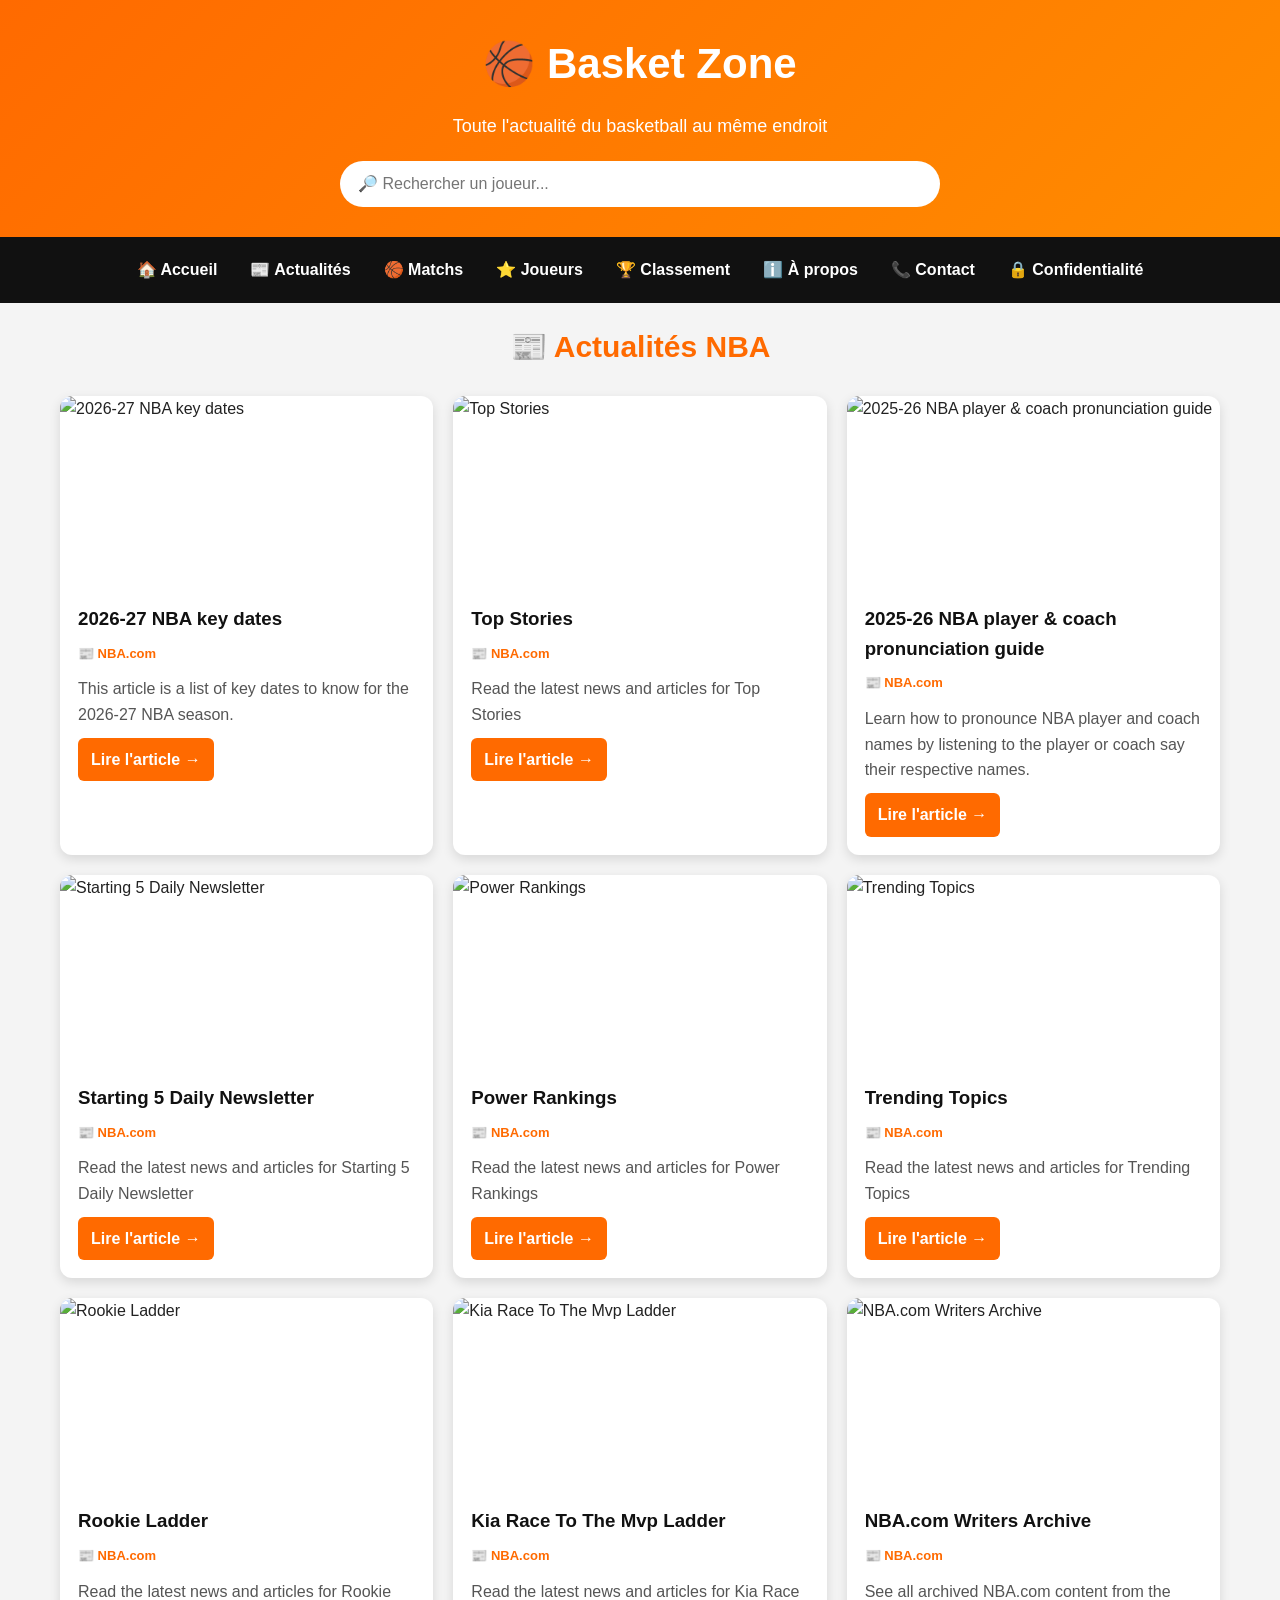
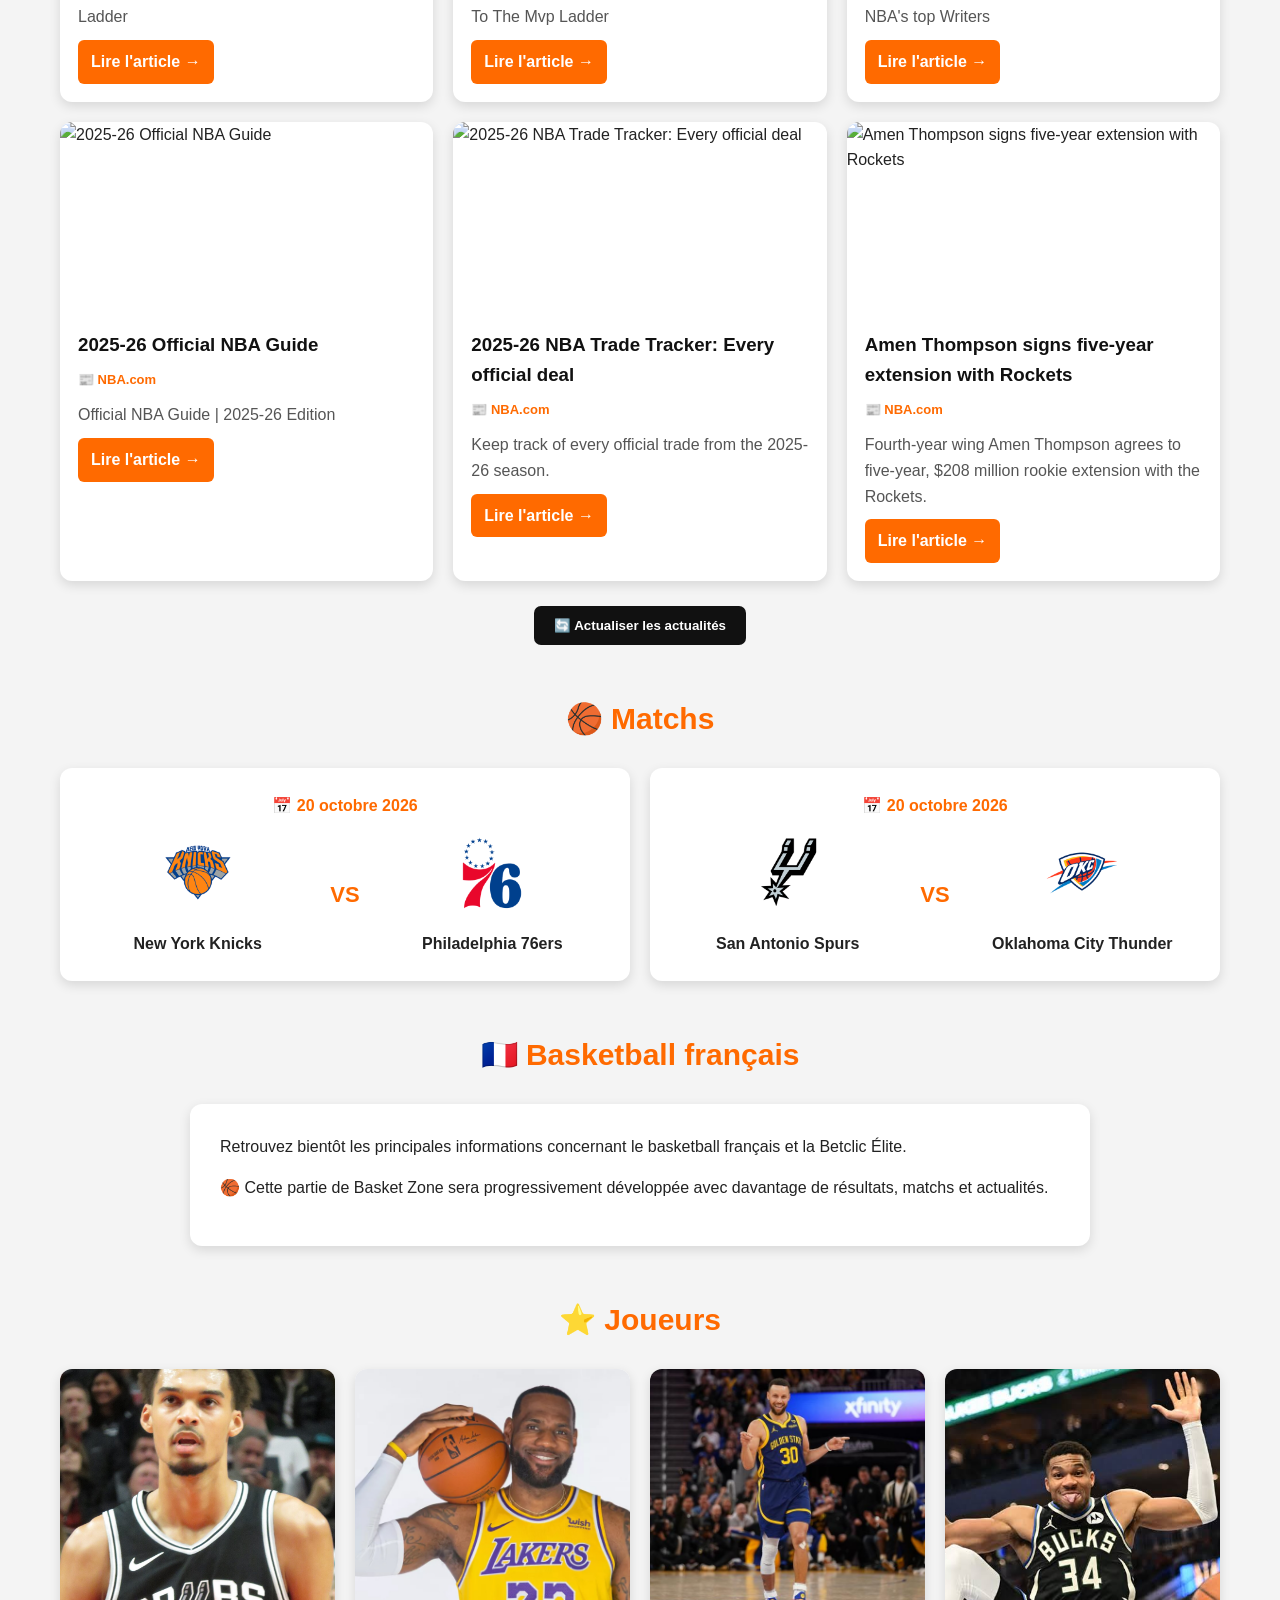
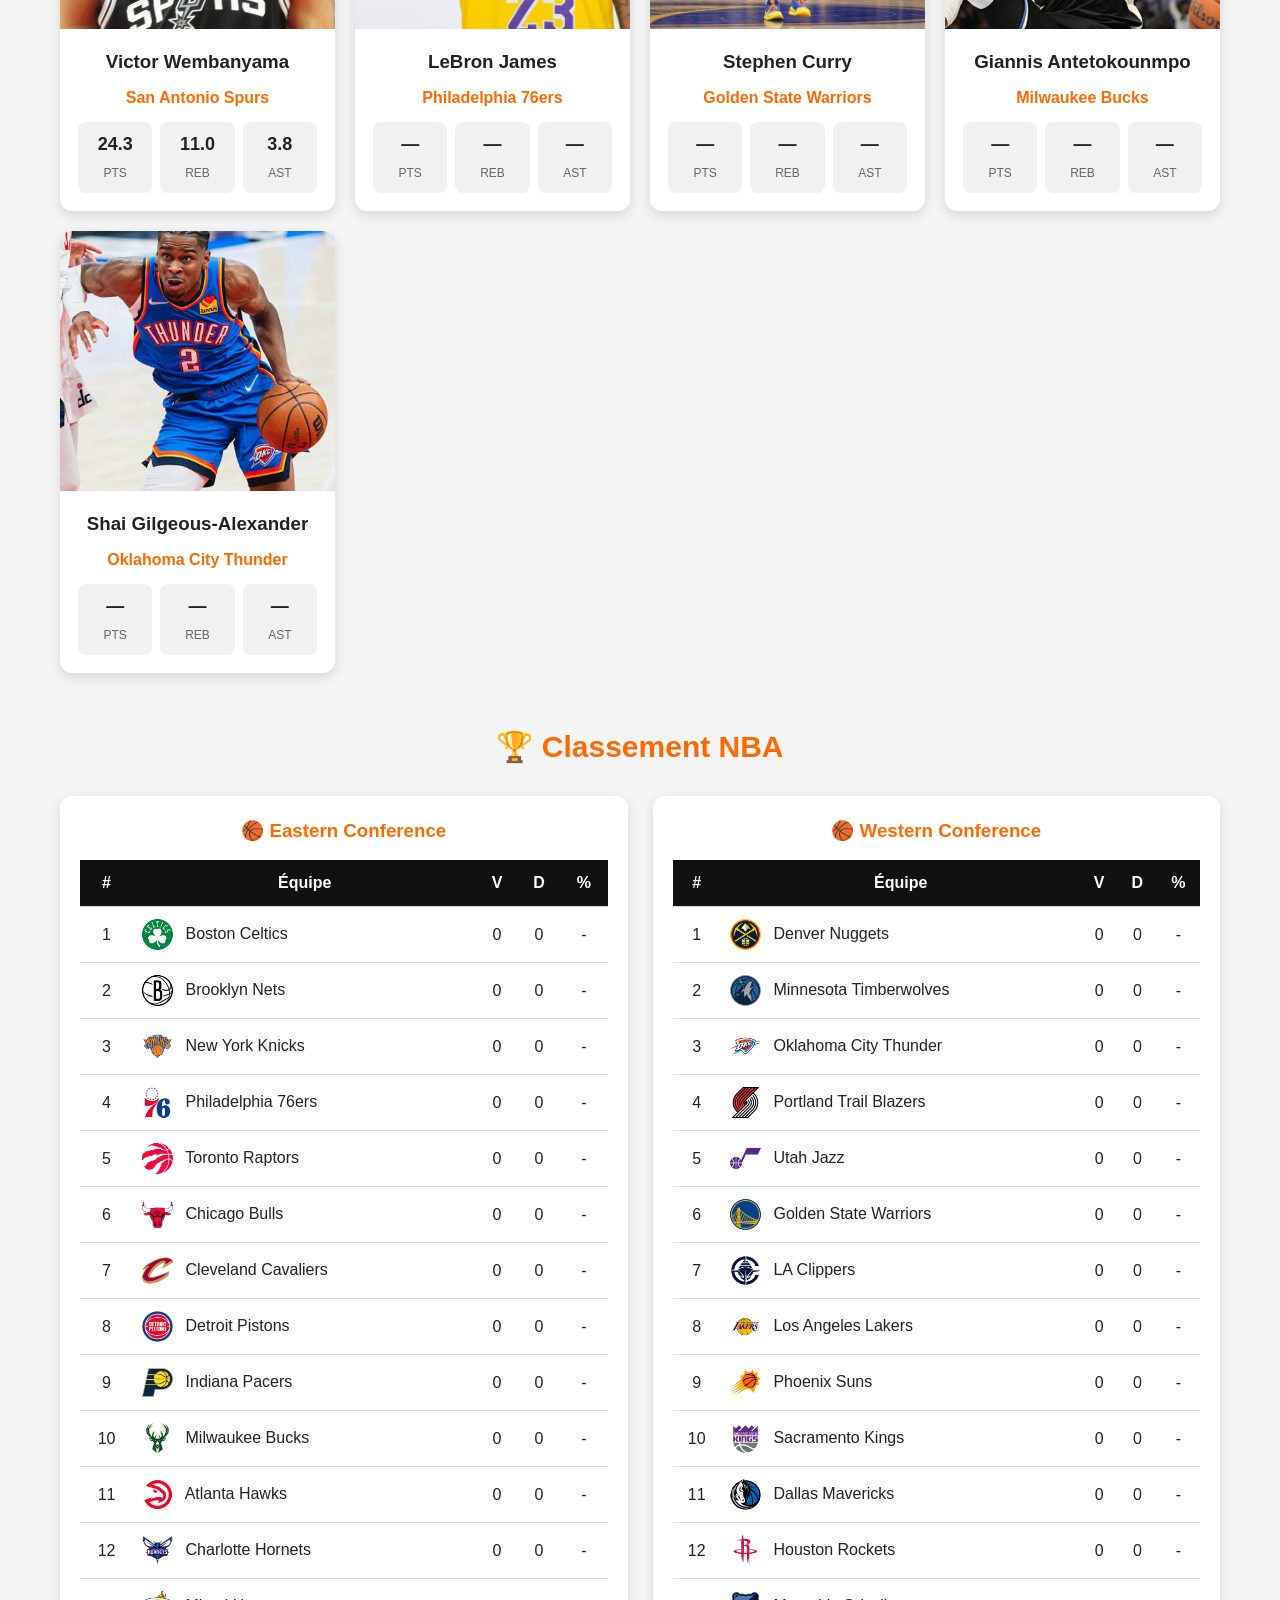
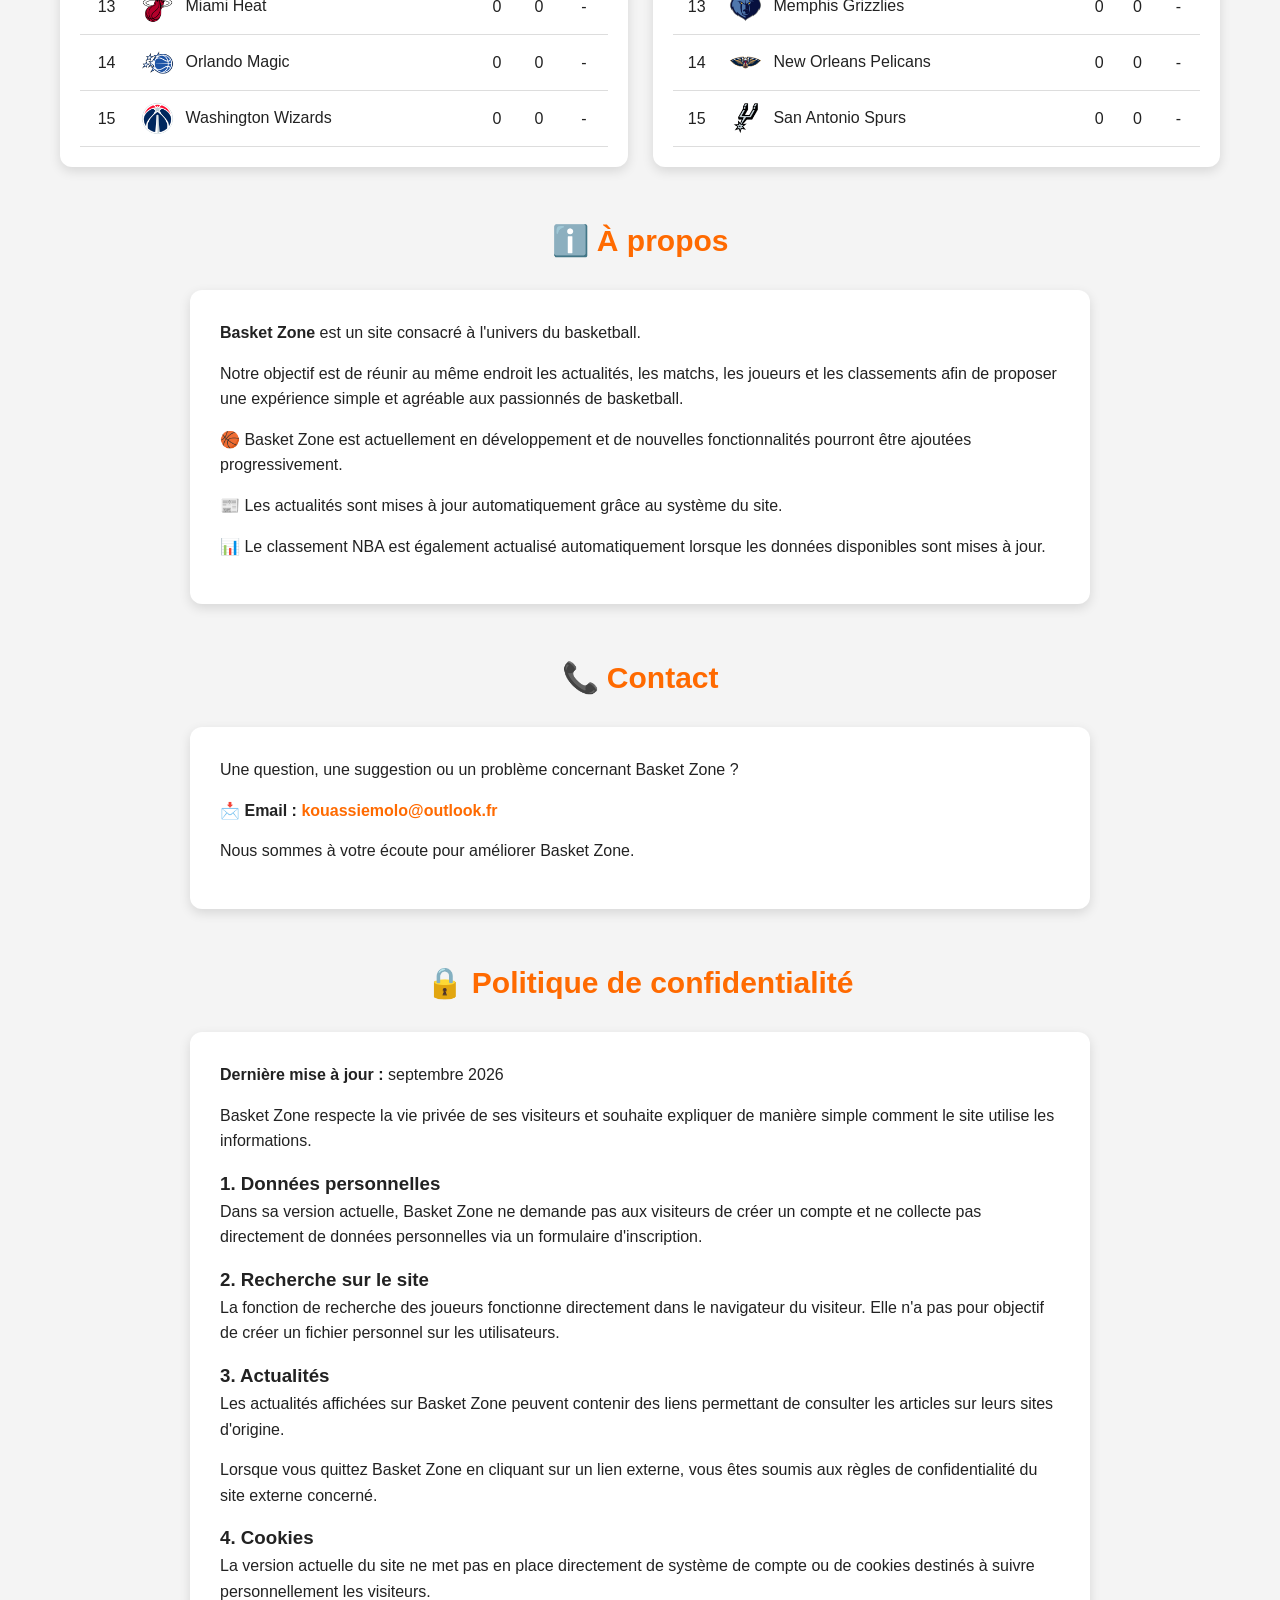
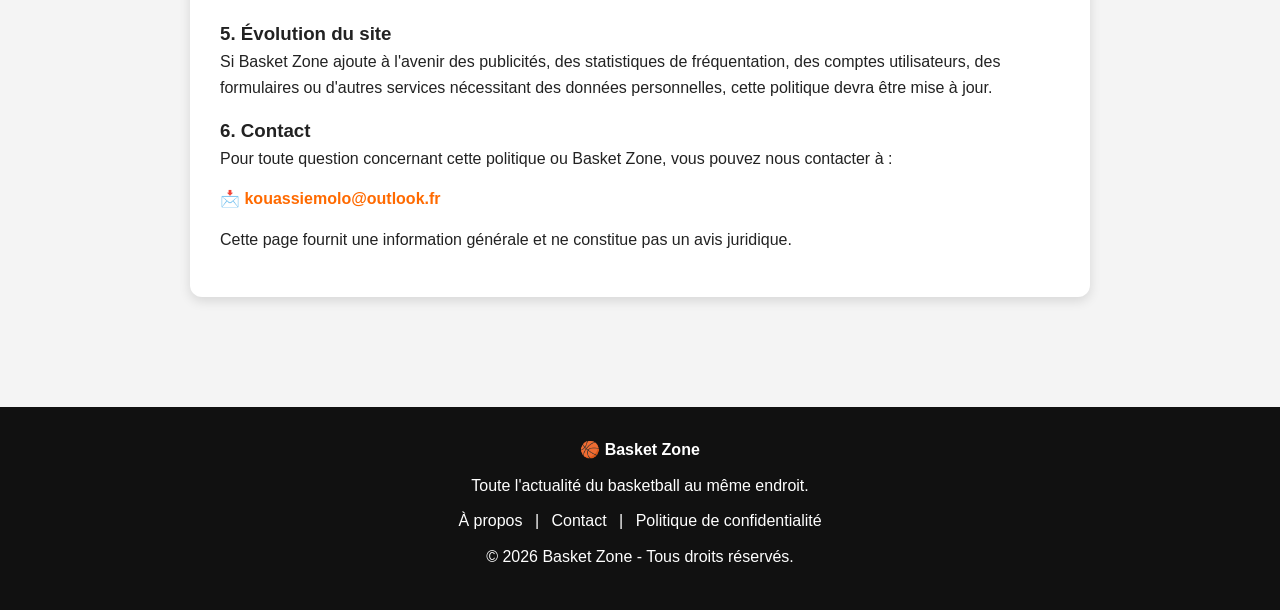
==== commit 1a1400d5: "Update index.html" ====
--- a/index.html
+++ b/index.html
@@ -1,30 +1,12 @@
 <!DOCTYPE html>
 <html lang="fr">
-
 <head>
-
     <meta charset="UTF-8">
-
-    <meta
-        name="viewport"
-        content="width=device-width, initial-scale=1.0"
-    >
-
-    <meta
-        name="description"
-        content="Basket Zone : actualités NBA, matchs, joueurs et classement NBA."
-    >
-
-    <meta
-        name="theme-color"
-        content="#111111"
-    >
-
-    <title>Basket Zone 🏀</title>
-
+    <meta name="viewport" content="width=device-width, initial-scale=1.0">
+
+    <title>🏀 Basket Zone</title>
 
     <style>
-
         /* =========================
            BASE
         ========================= */
@@ -40,1072 +22,468 @@
         }
 
         body {
-            font-family: Arial, sans-serif;
-            background: #f2f2f2;
+            font-family: Arial, Helvetica, sans-serif;
+            background: #f4f4f4;
             color: #222;
-            line-height: 1.5;
+            line-height: 1.6;
+        }
+
+        a {
+            color: inherit;
+        }
+
+        /* =========================
+           HEADER
+        ========================= */
+
+        header {
+            background: linear-gradient(135deg, #ff6a00, #ff8c00);
+            color: white;
+            text-align: center;
+            padding: 30px 20px;
+        }
+
+        header h1 {
+            font-size: 42px;
+            margin-bottom: 15px;
+        }
+
+        header p {
+            font-size: 18px;
+        }
+
+        /* =========================
+           RECHERCHE
+        ========================= */
+
+        .search-container {
+            margin: 20px auto 0;
+            max-width: 600px;
+        }
+
+        #searchInput {
+            width: 100%;
+            padding: 14px 18px;
+            border: none;
+            border-radius: 30px;
+            font-size: 16px;
+            outline: none;
+        }
+
+        /* =========================
+           MENU
+        ========================= */
+
+        nav {
+            position: sticky;
+            top: 0;
+            z-index: 1000;
+            background: #111;
+            display: flex;
+            justify-content: center;
+            flex-wrap: wrap;
+            gap: 5px;
+            padding: 10px;
+        }
+
+        nav a {
+            color: white;
+            text-decoration: none;
+            padding: 10px 14px;
+            border-radius: 6px;
+            transition: 0.2s;
+            font-weight: bold;
+        }
+
+        nav a:hover {
+            background: #ff6a00;
+        }
+
+        /* =========================
+           CONTENU
+        ========================= */
+
+        main {
+            max-width: 1200px;
+            margin: auto;
+            padding: 20px;
         }
 
         section {
-            scroll-margin-top: 80px;
-        }
-
-
-        /* =========================
-           HEADER
-        ========================= */
-
-        header {
+            margin-bottom: 50px;
+            scroll-margin-top: 75px;
+        }
+
+        .section-title {
+            text-align: center;
+            font-size: 30px;
+            margin-bottom: 25px;
+            color: #ff6a00;
+        }
+
+        /* =========================
+           ACTUALITÉS
+        ========================= */
+
+        .news-container {
+            display: grid;
+            grid-template-columns: repeat(auto-fit, minmax(280px, 1fr));
+            gap: 20px;
+        }
+
+        .news-card {
+            background: white;
+            border-radius: 12px;
+            overflow: hidden;
+            box-shadow: 0 4px 12px rgba(0,0,0,0.12);
+            transition: transform 0.2s;
+        }
+
+        .news-card:hover {
+            transform: translateY(-5px);
+        }
+
+        .news-card img {
+            width: 100%;
+            height: 190px;
+            object-fit: cover;
+            display: block;
+        }
+
+        .news-content {
+            padding: 18px;
+        }
+
+        .news-content h3 {
+            margin-bottom: 10px;
+            color: #111;
+        }
+
+        .news-content p {
+            margin-bottom: 10px;
+            color: #555;
+        }
+
+        .news-date {
+            font-size: 13px;
+            color: #777;
+            margin-bottom: 10px;
+        }
+
+        .news-source {
+            font-size: 13px;
+            font-weight: bold;
+            color: #ff6a00;
+            margin-bottom: 12px;
+        }
+
+        .news-link {
+            display: inline-block;
+            background: #ff6a00;
+            color: white;
+            text-decoration: none;
+            padding: 9px 13px;
+            border-radius: 6px;
+            font-weight: bold;
+        }
+
+        .news-link:hover {
+            background: #e65c00;
+        }
+
+        .refresh-button {
+            display: block;
+            margin: 25px auto 0;
+            padding: 12px 20px;
+            border: none;
+            border-radius: 7px;
+            background: #111;
+            color: white;
+            cursor: pointer;
+            font-weight: bold;
+        }
+
+        .refresh-button:hover {
+            background: #ff6a00;
+        }
+
+        /* =========================
+           MATCHS
+        ========================= */
+
+        .matches-container {
+            display: grid;
+            grid-template-columns: repeat(auto-fit, minmax(280px, 1fr));
+            gap: 20px;
+        }
+
+        .match-card {
+            background: white;
+            padding: 25px;
+            border-radius: 12px;
+            box-shadow: 0 4px 12px rgba(0,0,0,0.12);
+            text-align: center;
+        }
+
+        .match-date {
+            font-weight: bold;
+            color: #ff6a00;
+            margin-bottom: 15px;
+        }
+
+        .teams {
+            display: flex;
+            align-items: center;
+            justify-content: center;
+            gap: 20px;
+        }
+
+        .team {
+            flex: 1;
+        }
+
+        .team img {
+            width: 80px;
+            height: 80px;
+            object-fit: contain;
+            margin-bottom: 10px;
+        }
+
+        .team-name {
+            font-weight: bold;
+        }
+
+        .vs {
+            font-size: 22px;
+            font-weight: bold;
+            color: #ff6a00;
+        }
+
+        /* =========================
+           JOUEURS
+        ========================= */
+
+        .players-container {
+            display: grid;
+            grid-template-columns: repeat(auto-fit, minmax(220px, 1fr));
+            gap: 20px;
+        }
+
+        .player-card {
+            background: white;
+            border-radius: 12px;
+            overflow: hidden;
+            box-shadow: 0 4px 12px rgba(0,0,0,0.12);
+            text-align: center;
+        }
+
+        .player-card img {
+            width: 100%;
+            height: 260px;
+            object-fit: cover;
+            display: block;
+        }
+
+        .player-info {
+            padding: 18px;
+        }
+
+        .player-info h3 {
+            margin-bottom: 8px;
+        }
+
+        .player-team {
+            color: #ff6a00;
+            font-weight: bold;
+            margin-bottom: 12px;
+        }
+
+        .stats {
+            display: flex;
+            justify-content: space-around;
+            gap: 8px;
+        }
+
+        .stat {
+            background: #f1f1f1;
+            border-radius: 8px;
+            padding: 8px;
+            flex: 1;
+        }
+
+        .stat strong {
+            display: block;
+            font-size: 18px;
+        }
+
+        .stat span {
+            font-size: 12px;
+            color: #666;
+        }
+
+        /* =========================
+           CLASSEMENT
+        ========================= */
+
+        .standings-container {
+            display: grid;
+            grid-template-columns: repeat(auto-fit, minmax(350px, 1fr));
+            gap: 25px;
+        }
+
+        .conference {
+            background: white;
+            border-radius: 12px;
+            padding: 20px;
+            box-shadow: 0 4px 12px rgba(0,0,0,0.12);
+            overflow-x: auto;
+        }
+
+        .conference h3 {
+            text-align: center;
+            margin-bottom: 15px;
+            color: #ff6a00;
+        }
+
+        .standings-table {
+            width: 100%;
+            border-collapse: collapse;
+        }
+
+        .standings-table th,
+        .standings-table td {
+            padding: 10px 7px;
+            border-bottom: 1px solid #ddd;
+            text-align: center;
+        }
+
+        .standings-table th {
+            background: #111;
+            color: white;
+        }
+
+        .standings-table img {
+            width: 35px;
+            height: 35px;
+            object-fit: contain;
+            vertical-align: middle;
+            margin-right: 6px;
+        }
+
+        .team-cell {
+            text-align: left !important;
+            white-space: nowrap;
+        }
+
+        /* =========================
+           PAGES PROFESSIONNELLES
+        ========================= */
+
+        .page-card {
+            max-width: 900px;
+            margin: auto;
+            background: white;
+            padding: 30px;
+            border-radius: 12px;
+            box-shadow: 0 4px 12px rgba(0,0,0,0.12);
+        }
+
+        .page-card p {
+            margin-bottom: 15px;
+        }
+
+        .page-card ul {
+            margin: 15px 0 15px 25px;
+        }
+
+        .page-card li {
+            margin-bottom: 8px;
+        }
+
+        .page-card a {
+            color: #ff6a00;
+            font-weight: bold;
+            text-decoration: none;
+        }
+
+        .page-card a:hover {
+            text-decoration: underline;
+        }
+
+        /* =========================
+           FOOTER
+        ========================= */
+
+        footer {
             background: #111;
             color: white;
             text-align: center;
             padding: 30px 20px;
-        }
-
-        header h1 {
-            font-size: 42px;
+            margin-top: 40px;
+        }
+
+        footer p {
             margin-bottom: 10px;
         }
 
-        header p {
-            color: #ccc;
-            margin-bottom: 25px;
-        }
-
-
-        /* =========================
-           RECHERCHE
-        ========================= */
-
-        .search-container {
-            max-width: 700px;
-            margin: auto;
-
-            display: flex;
-            gap: 10px;
-        }
-
-        #searchInput {
-            flex: 1;
-
-            padding: 14px;
-
-            border: none;
-            border-radius: 8px;
-
-            font-size: 16px;
-
-            outline: none;
-        }
-
-        #searchButton {
-            padding: 14px 20px;
-
-            border: none;
-            border-radius: 8px;
-
-            background: #f58220;
+        footer a {
             color: white;
-
-            font-weight: bold;
-
-            cursor: pointer;
-        }
-
-        #searchButton:hover {
-            background: #d9680c;
-        }
-
-
-        /* =========================
-           MENU
-        ========================= */
-
-        nav {
-            background: #f58220;
-
-            display: flex;
-            justify-content: center;
-
-            gap: 25px;
-
-            padding: 15px;
-
-            flex-wrap: wrap;
-
-            position: sticky;
-            top: 0;
-
-            z-index: 100;
-        }
-
-        nav a {
-            color: white;
-
             text-decoration: none;
-
-            font-weight: bold;
-        }
-
-        nav a:hover {
-            text-decoration: underline;
-        }
-
-
-        /* =========================
-           TITRES
-        ========================= */
-
-        .section-title {
-            text-align: center;
-
-            margin: 45px 0 25px;
-
-            font-size: 30px;
-        }
-
-
-        /* =========================
-           ACTUALITÉS
-        ========================= */
-
-        .news-toolbar {
-            width: 90%;
-            max-width: 1200px;
-
-            margin: 0 auto 15px;
-
-            display: flex;
-            justify-content: center;
-            align-items: center;
-
-            gap: 10px;
-
-            flex-wrap: wrap;
-        }
-
-        #manual-news-refresh {
-            padding: 11px 18px;
-
-            border: none;
-            border-radius: 8px;
-
-            background: #111;
-            color: white;
-
-            font-weight: bold;
-
-            cursor: pointer;
-        }
-
-        #manual-news-refresh:hover {
-            background: #f58220;
-        }
-
-        #manual-news-refresh:disabled {
-            opacity: 0.6;
-            cursor: wait;
-        }
-
-        #news-refresh-status {
-            color: #777;
-            font-size: 14px;
-        }
-
-        .news-status {
-            text-align: center;
-
-            color: #777;
-
-            margin-bottom: 25px;
-        }
-
-        .news-container {
-            width: 90%;
-            max-width: 1200px;
-
-            margin: auto;
-
-            display: grid;
-
-            grid-template-columns:
-                repeat(
-                    auto-fit,
-                    minmax(300px, 1fr)
-                );
-
-            gap: 25px;
-
-            padding-bottom: 40px;
-        }
-
-        .news-card {
-            background: white;
-
-            border-radius: 15px;
-
-            overflow: hidden;
-
-            box-shadow:
-                0 5px 15px
-                rgba(0, 0, 0, 0.12);
-
-            transition:
-                transform 0.2s,
-                box-shadow 0.2s;
-        }
-
-        .news-card:hover {
-            transform: translateY(-6px);
-
-            box-shadow:
-                0 10px 25px
-                rgba(0, 0, 0, 0.18);
-        }
-
-        .news-image {
-            width: 100%;
-            height: 200px;
-
-            background: #111;
-
-            display: flex;
-            justify-content: center;
-            align-items: center;
-
-            overflow: hidden;
-        }
-
-        .news-image img {
-            width: 100%;
-            height: 100%;
-
-            object-fit: cover;
-
-            display: block;
-        }
-
-        .news-image-placeholder {
-            width: 100%;
-            height: 100%;
-
-            display: flex;
-
-            flex-direction: column;
-
-            justify-content: center;
-            align-items: center;
-
-            gap: 8px;
-
-            padding: 20px;
-
-            text-align: center;
-
-            color: white;
-
-            background:
-                linear-gradient(
-                    135deg,
-                    #111 0%,
-                    #2b2b2b 55%,
-                    #f58220 100%
-                );
-        }
-
-        .news-image-placeholder strong {
-            font-size: 20px;
-        }
-
-        .news-image-placeholder span {
-            font-size: 13px;
-            opacity: 0.85;
-        }
-
-        .news-content {
-            padding: 22px;
-        }
-
-        .news-category {
-            display: inline-block;
-
-            background: #f58220;
-
-            color: white;
-
-            padding: 6px 10px;
-
-            border-radius: 20px;
-
-            font-size: 12px;
-
-            font-weight: bold;
-
-            margin-bottom: 12px;
-        }
-
-        .news-card h3 {
-            font-size: 21px;
-
-            line-height: 1.3;
-
-            margin-bottom: 12px;
-        }
-
-        .news-card p {
-            color: #555;
-
-            line-height: 1.5;
-
-            margin-bottom: 15px;
-        }
-
-        .news-date {
-            font-size: 13px;
-
-            color: #888;
-
-            margin-bottom: 10px;
-        }
-
-        .news-source {
-            font-size: 13px;
-
-            color: #f58220;
-
-            font-weight: bold;
-
-            margin-bottom: 15px;
-        }
-
-        .news-link {
-            display: inline-block;
-
-            background: #111;
-
-            color: white;
-
-            padding: 10px 15px;
-
-            border-radius: 8px;
-
-            text-decoration: none;
-
-            font-weight: bold;
-        }
-
-        .news-link:hover {
-            background: #f58220;
-        }
-
-        .news-error {
-            width: 90%;
-
-            max-width: 800px;
-
-            margin: 20px auto 40px;
-
-            padding: 20px;
-
-            background: white;
-
-            border-radius: 15px;
-
-            text-align: center;
-
-            color: #777;
-        }
-
-
-        /* =========================
-           MATCHS
-        ========================= */
-
-        .matches-container {
-            width: 90%;
-
-            max-width: 1100px;
-
-            margin: auto;
-
-            display: grid;
-
-            grid-template-columns:
-                repeat(
-                    auto-fit,
-                    minmax(300px, 1fr)
-                );
-
-            gap: 25px;
-        }
-
-        .match-card {
-            background: white;
-
-            border-radius: 15px;
-
-            padding: 25px;
-
-            text-align: center;
-
-            box-shadow:
-                0 5px 15px
-                rgba(0, 0, 0, 0.12);
-        }
-
-        .match-card h3 {
-            color: #f58220;
-            margin-bottom: 20px;
-        }
-
-        .teams {
-            display: flex;
-
-            justify-content: space-around;
-            align-items: center;
-
-            gap: 15px;
-        }
-
-        .team {
-            flex: 1;
-
-            font-weight: bold;
-
-            display: flex;
-
-            flex-direction: column;
-
-            align-items: center;
-
-            gap: 8px;
-        }
-
-        .match-team-logo {
-            width: 70px;
-            height: 70px;
-
-            object-fit: contain;
-
-            display: block;
-        }
-
-        .vs {
-            color: #777;
-
-            font-weight: bold;
-
-            font-size: 18px;
-        }
-
-        .match-date {
-            margin-top: 20px;
-
-            background: #f5f5f5;
-
-            padding: 10px;
-
-            border-radius: 8px;
-
-            color: #555;
-        }
-
-        .no-game {
-            width: 90%;
-
-            max-width: 800px;
-
-            margin: auto;
-
-            background: white;
-
-            padding: 25px;
-
-            border-radius: 15px;
-
-            text-align: center;
-
-            box-shadow:
-                0 5px 15px
-                rgba(0, 0, 0, 0.10);
-        }
-
-
-        /* =========================
-           JOUEURS
-        ========================= */
-
-        .players-container {
-            width: 90%;
-
-            max-width: 1200px;
-
-            margin: auto;
-
-            display: grid;
-
-            grid-template-columns:
-                repeat(
-                    auto-fit,
-                    minmax(250px, 1fr)
-                );
-
-            gap: 25px;
-
-            padding-bottom: 40px;
-        }
-
-        .player-card {
-            background: white;
-
-            border-radius: 15px;
-
-            padding: 20px;
-
-            box-shadow:
-                0 5px 15px
-                rgba(0, 0, 0, 0.12);
-
-            transition: transform 0.2s;
-        }
-
-        .player-card:hover {
-            transform: translateY(-5px);
-        }
-
-        .player-photo {
-            width: 110px;
-            height: 110px;
-
-            margin: auto;
-
-            border-radius: 50%;
-
-            background: #eee;
-
-            display: flex;
-
-            justify-content: center;
-            align-items: center;
-
-            overflow: hidden;
-        }
-
-        .player-photo img {
-            width: 100%;
-            height: 100%;
-
-            object-fit: cover;
-
-            border-radius: 50%;
-
-            display: block;
-        }
-
-        .player-card h3 {
-            text-align: center;
-            margin-top: 15px;
-        }
-
-        .team-name {
-            text-align: center;
-
-            color: #777;
-
-            margin: 8px 0 20px;
-        }
-
-
-        /* =========================
-           STATS
-        ========================= */
-
-        .stats {
-            display: grid;
-
-            grid-template-columns:
-                repeat(3, 1fr);
-
-            gap: 8px;
-        }
-
-        .stat {
-            background: #f5f5f5;
-
-            padding: 10px 5px;
-
-            text-align: center;
-
-            border-radius: 8px;
-        }
-
-        .stat strong {
-            display: block;
-
-            color: #f58220;
-
-            font-size: 20px;
-        }
-
-        .stat span {
-            font-size: 12px;
-
-            color: #666;
-        }
-
-
-        /* =========================
-           CLASSEMENT
-        ========================= */
-
-        .standings-container {
-            width: 92%;
-
-            max-width: 1250px;
-
-            margin: auto;
-
-            display: grid;
-
-            grid-template-columns:
-                repeat(2, 1fr);
-
-            gap: 30px;
-
-            padding-bottom: 50px;
-        }
-
-        .conference-card {
-            background: white;
-
-            border-radius: 18px;
-
-            padding: 22px;
-
-            box-shadow:
-                0 8px 25px
-                rgba(0, 0, 0, 0.12);
-
-            overflow: hidden;
-        }
-
-        .conference-card h3 {
-            text-align: center;
-
-            color: #f58220;
-
-            margin-bottom: 20px;
-
-            font-size: 25px;
-        }
-
-        .table-wrapper {
-            width: 100%;
-            overflow-x: auto;
-        }
-
-        .standings-table {
-            width: 100%;
-
-            border-collapse: separate;
-
-            border-spacing: 0;
-        }
-
-        .standings-table th {
-            background: #111;
-
-            color: white;
-
-            padding: 13px 9px;
-
-            text-align: center;
-
-            font-size: 14px;
-        }
-
-        .standings-table th:first-child {
-            border-radius: 8px 0 0 0;
-        }
-
-        .standings-table th:last-child {
-            border-radius: 0 8px 0 0;
-        }
-
-        .standings-table td {
-            padding: 13px 9px;
-
-            text-align: center;
-
-            border-bottom:
-                1px solid #eee;
-
-            font-size: 14px;
-        }
-
-        .standings-table th:nth-child(2),
-        .standings-table td:nth-child(2) {
-            text-align: left;
-        }
-
-        .standings-table tbody tr {
-            transition: background 0.2s;
-        }
-
-        .standings-table tbody tr:hover {
-            background: #fff4eb;
-        }
-
-        .standings-table tbody tr:first-child {
-            background: #fff4eb;
-            font-weight: bold;
-        }
-
-        .standings-table tbody tr:last-child td {
-            border-bottom: none;
-        }
-
-        .rank-number {
-            display: inline-flex;
-
-            width: 30px;
-            height: 30px;
-
-            align-items: center;
-            justify-content: center;
-
-            border-radius: 50%;
-
-            background: #f2f2f2;
-
-            font-weight: bold;
-        }
-
-        .rank-number.first {
-            background: #f58220;
-            color: white;
-        }
-
-        .team-cell {
-            display: flex;
-
-            align-items: center;
-
-            gap: 10px;
-
-            min-width: 200px;
-
-            font-weight: bold;
-        }
-
-        .team-logo {
-            width: 42px;
-            height: 42px;
-
-            min-width: 42px;
-
-            object-fit: contain;
-
-            display: block;
-        }
-
-        .record-wins {
-            font-weight: bold;
-        }
-
-        .percentage {
-            font-weight: bold;
-            color: #f58220;
-        }
-
-        .standings-empty {
-            text-align: center;
-
-            padding: 30px;
-
-            color: #777;
-        }
-
-
-        /* =========================
-           PAGES PROFESSIONNELLES
-        ========================= */
-
-        .professional-section {
-            width: 90%;
-            max-width: 1100px;
-
-            margin: 50px auto;
-
-            background: white;
-
-            padding: 35px;
-
-            border-radius: 18px;
-
-            box-shadow:
-                0 5px 20px
-                rgba(0, 0, 0, 0.10);
-        }
-
-        .professional-section h2 {
-            text-align: center;
-
-            font-size: 30px;
-
-            margin-bottom: 25px;
-
-            color: #111;
-        }
-
-        .professional-section h3 {
-            color: #f58220;
-
-            margin-top: 25px;
-
-            margin-bottom: 10px;
-        }
-
-        .professional-section p {
-            color: #555;
-
-            margin-bottom: 15px;
-
-            line-height: 1.7;
-        }
-
-        .professional-section ul {
-            margin: 10px 0 20px 25px;
-
-            color: #555;
-        }
-
-        .professional-section li {
-            margin-bottom: 8px;
-        }
-
-        .about-grid {
-            display: grid;
-
-            grid-template-columns:
-                repeat(3, 1fr);
-
-            gap: 20px;
-
-            margin-top: 30px;
-        }
-
-        .about-card {
-            background: #f7f7f7;
-
-            padding: 22px;
-
-            border-radius: 14px;
-
-            text-align: center;
-        }
-
-        .about-card .icon {
-            font-size: 35px;
-
-            margin-bottom: 10px;
-        }
-
-        .about-card h3 {
-            margin-top: 0;
-
-            margin-bottom: 8px;
-
-            color: #111;
-        }
-
-        .about-card p {
-            font-size: 14px;
-
-            margin-bottom: 0;
-        }
-
-        .contact-box {
-            background: #fff4eb;
-
-            border-left:
-                5px solid #f58220;
-
-            padding: 20px;
-
-            border-radius: 10px;
-
-            margin-top: 20px;
-        }
-
-        .contact-box strong {
-            color: #111;
-        }
-
-        .legal-note {
-            background: #f5f5f5;
-
-            padding: 15px;
-
-            border-radius: 10px;
-
-            font-size: 14px;
-
-            color: #666;
-
-            margin-top: 20px;
-        }
-
-
-        /* =========================
-           FOOTER
-        ========================= */
-
-        footer {
-            margin-top: 50px;
-
-            background: #111;
-
-            color: white;
-
-            text-align: center;
-
-            padding: 30px 20px;
-        }
-
-        footer span {
-            color: #f58220;
-        }
-
-        .footer-links {
-            margin-top: 18px;
-
-            display: flex;
-
-            justify-content: center;
-
-            flex-wrap: wrap;
-
-            gap: 20px;
-        }
-
-        .footer-links a {
-            color: #ddd;
-
-            text-decoration: none;
-
-            font-size: 14px;
-        }
-
-        .footer-links a:hover {
-            color: #f58220;
-
-            text-decoration: underline;
-        }
-
-        .footer-copy {
-            margin-top: 18px;
-
-            color: #777;
-
-            font-size: 13px;
-        }
-
+            margin: 0 8px;
+        }
+
+        footer a:hover {
+            color: #ff6a00;
+        }
 
         /* =========================
            MOBILE
         ========================= */
 
-        @media (max-width: 800px) {
-
-            .standings-container {
-                grid-template-columns: 1fr;
-                width: 94%;
+        @media (max-width: 600px) {
+
+            header h1 {
+                font-size: 32px;
             }
 
-            .about-grid {
-                grid-template-columns: 1fr;
+            header p {
+                font-size: 15px;
             }
 
-        }
-
-
-        @media (max-width: 600px) {
-
-            header h1 {
-                font-size: 30px;
-            }
-
-            .search-container {
-                flex-direction: column;
-            }
-
-            #searchInput,
-            #searchButton {
-                width: 100%;
-            }
-
             nav {
-                gap: 15px;
+                position: static;
             }
 
             nav a {
                 font-size: 14px;
+                padding: 8px 10px;
             }
 
+            .section-title {
+                font-size: 25px;
+            }
+
             .teams {
-                flex-direction: column;
+                gap: 8px;
             }
 
-            .vs {
-                margin: 5px 0;
-            }
-
-            .standings-table th,
-            .standings-table td {
-                padding: 9px 5px;
-            }
-
-            .team-cell {
-                min-width: 170px;
-                gap: 7px;
-            }
-
-            .team-logo {
-                width: 35px;
-                height: 35px;
-
-                min-width: 35px;
-            }
-
-            .match-team-logo {
+            .team img {
                 width: 60px;
                 height: 60px;
             }
 
-            .rank-number {
-                width: 27px;
-                height: 27px;
+            .vs {
+                font-size: 18px;
             }
 
-            .professional-section {
-                width: 94%;
-                padding: 25px 18px;
+            .page-card {
+                padding: 20px;
             }
-
-            .professional-section h2 {
-                font-size: 25px;
-            }
-
-        }
-
+        }
     </style>
-
 </head>
 
-
 <body>
-
 
     <!-- =========================
          HEADER
@@ -1113,894 +491,637 @@
 
     <header id="accueil">
 
-        <h1>
-            🏀 Basket Zone
-        </h1>
+        <h1>🏀 Basket Zone</h1>
 
         <p>
-            Toute l'actualité du basketball en un seul endroit
+            Toute l'actualité du basketball au même endroit
         </p>
 
-
         <div class="search-container">
-
             <input
+                type="text"
                 id="searchInput"
-                type="text"
-                placeholder="Rechercher un joueur..."
-                aria-label="Rechercher un joueur"
+                placeholder="🔎 Rechercher un joueur..."
+                autocomplete="off"
             >
-
-            <button
-                id="searchButton"
-                type="button"
-            >
-                🔎 Rechercher
-            </button>
-
         </div>
 
     </header>
-
 
     <!-- =========================
          MENU
     ========================= -->
 
-    <nav aria-label="Navigation principale">
-
-        <a href="#accueil">
-            🏠 Accueil
-        </a>
-
-        <a href="#actualites">
-            📰 Actualités
-        </a>
-
-        <a href="#matchs">
-            📅 Matchs
-        </a>
-
-        <a href="#joueurs">
-            ⭐ Joueurs
-        </a>
-
-        <a href="#classement">
-            🏆 Classement
-        </a>
-
-        <a href="#a-propos">
-            ℹ️ À propos
-        </a>
-
-        <a href="#contact">
-            📞 Contact
-        </a>
-
-        <a href="#confidentialite">
-            🔒 Confidentialité
-        </a>
-
+    <nav>
+        <a href="#accueil">🏠 Accueil</a>
+        <a href="#actualites">📰 Actualités</a>
+        <a href="#matchs">🏀 Matchs</a>
+        <a href="#joueurs">⭐ Joueurs</a>
+        <a href="#classement">🏆 Classement</a>
+        <a href="#apropos">ℹ️ À propos</a>
+        <a href="#contact">📞 Contact</a>
+        <a href="#confidentialite">🔒 Confidentialité</a>
     </nav>
 
-
-    <!-- =========================
-         ACTUALITÉS
-    ========================= -->
-
-    <section id="actualites">
-
-        <h2 class="section-title">
-            📰 Actualités NBA
-        </h2>
-
-
-        <div class="news-toolbar">
+    <main>
+
+        <!-- =========================
+             ACTUALITÉS
+        ========================= -->
+
+        <section id="actualites">
+
+            <h2 class="section-title">
+                📰 Actualités NBA
+            </h2>
+
+            <div id="newsContainer" class="news-container">
+                <p>Chargement des actualités...</p>
+            </div>
 
             <button
-                id="manual-news-refresh"
+                id="refreshNews"
+                class="refresh-button"
                 type="button"
             >
-                ↻ Actualiser
+                🔄 Actualiser les actualités
             </button>
 
-
-            <span
-                id="news-refresh-status"
-                role="status"
-                aria-live="polite"
-            ></span>
-
-        </div>
-
-
-        <p
-            id="newsStatus"
-            class="news-status"
-        >
-            🔄 Chargement des actualités...
-        </p>
-
-
-        <div
-            id="newsContainer"
-            class="news-container"
-        ></div>
-
-    </section>
-
-
-    <!-- =========================
-         MATCHS
-    ========================= -->
-
-    <section id="matchs">
-
-        <h2 class="section-title">
-            📅 Matchs NBA
-        </h2>
-
-
-        <div class="no-game">
-
-            <h3>
-                🏀 NBA
-            </h3>
-
-            <p style="margin-top:12px;">
-                Aucun match NBA aujourd'hui.
-            </p>
-
-        </div>
-
-
-        <h2 class="section-title">
-            🔥 Opening Night
-        </h2>
-
-
-        <div class="matches-container">
-
-
-            <!-- KNICKS VS 76ERS -->
-
-            <div class="match-card">
-
-                <h3>
-                    🏆 Knicks - 76ers
-                </h3>
-
-
-                <div class="teams">
-
-
-                    <div class="team">
-
-                        <img
-                            class="match-team-logo"
-                            src="photos/new-york-knicks_big_square.png"
-                            alt="New York Knicks"
-                            loading="lazy"
-                        >
-
-                        <span>
-                            New York Knicks
-                        </span>
-
+        </section>
+
+        <!-- =========================
+             MATCHS
+        ========================= -->
+
+        <section id="matchs">
+
+            <h2 class="section-title">
+                🏀 Matchs
+            </h2>
+
+            <div class="matches-container">
+
+                <div class="match-card">
+
+                    <div class="match-date">
+                        📅 20 octobre 2026
                     </div>
 
-
-                    <div class="vs">
-                        VS
+                    <div class="teams">
+
+                        <div class="team">
+
+                            <img
+                                src="photos/new-york-knicks_big_square.png"
+                                alt="New York Knicks"
+                            >
+
+                            <div class="team-name">
+                                New York Knicks
+                            </div>
+
+                        </div>
+
+                        <div class="vs">
+                            VS
+                        </div>
+
+                        <div class="team">
+
+                            <img
+                                src="photos/philadelphia-76ers_big_square.png"
+                                alt="Philadelphia 76ers"
+                            >
+
+                            <div class="team-name">
+                                Philadelphia 76ers
+                            </div>
+
+                        </div>
+
                     </div>
 
-
-                    <div class="team">
-
-                        <img
-                            class="match-team-logo"
-                            src="photos/philadelphia-76ers_big_square.png"
-                            alt="Philadelphia 76ers"
-                            loading="lazy"
-                        >
-
-                        <span>
-                            Philadelphia 76ers
-                        </span>
-
+                </div>
+
+
+                <div class="match-card">
+
+                    <div class="match-date">
+                        📅 20 octobre 2026
                     </div>
 
+                    <div class="teams">
+
+                        <div class="team">
+
+                            <img
+                                src="photos/san-antonio-spurs_big_square.png"
+                                alt="San Antonio Spurs"
+                            >
+
+                            <div class="team-name">
+                                San Antonio Spurs
+                            </div>
+
+                        </div>
+
+                        <div class="vs">
+                            VS
+                        </div>
+
+                        <div class="team">
+
+                            <img
+                                src="photos/oklahoma-city-thunder_big_square.png"
+                                alt="Oklahoma City Thunder"
+                            >
+
+                            <div class="team-name">
+                                Oklahoma City Thunder
+                            </div>
+
+                        </div>
+
+                    </div>
+
                 </div>
 
-
-                <div class="match-date">
-                    📅 20 octobre 2026
-                </div>
-
             </div>
 
-
-            <!-- SPURS VS THUNDER -->
-
-            <div class="match-card">
-
-                <h3>
-                    🔥 Spurs - Thunder
-                </h3>
-
-
-                <div class="teams">
-
-
-                    <div class="team">
-
-                        <img
-                            class="match-team-logo"
-                            src="photos/san-antonio-spurs_big_square.png"
-                            alt="San Antonio Spurs"
-                            loading="lazy"
-                        >
-
-                        <span>
-                            San Antonio Spurs
-                        </span>
-
-                    </div>
-
-
-                    <div class="vs">
-                        VS
-                    </div>
-
-
-                    <div class="team">
-
-                        <img
-                            class="match-team-logo"
-                            src="photos/oklahoma-city-thunder_big_square.png"
-                            alt="Oklahoma City Thunder"
-                            loading="lazy"
-                        >
-
-                        <span>
-                            Oklahoma City Thunder
-                        </span>
-
-                    </div>
-
-                </div>
-
-
-                <div class="match-date">
-                    📅 20 octobre 2026
-                </div>
+        </section>
+
+        <!-- =========================
+             BETCLIC ÉLITE
+        ========================= -->
+
+        <section id="france">
+
+            <h2 class="section-title">
+                🇫🇷 Basketball français
+            </h2>
+
+            <div class="page-card">
+
+                <p>
+                    Retrouvez bientôt les principales informations
+                    concernant le basketball français et la Betclic Élite.
+                </p>
+
+                <p>
+                    🏀 Cette partie de Basket Zone sera progressivement
+                    développée avec davantage de résultats, matchs et actualités.
+                </p>
 
             </div>
 
-
-        </div>
-
-
-        <h2 class="section-title">
-            🇫🇷 France
-        </h2>
-
-
-        <div class="no-game">
-
-            <h3>
-                🇫🇷 Betclic Élite
-            </h3>
-
-            <p style="margin-top:12px;">
-                Les prochains matchs seront ajoutés
-                avec les données du championnat.
-            </p>
-
-        </div>
-
-    </section>
-
-
-    <!-- =========================
-         JOUEURS
-    ========================= -->
-
-    <section id="joueurs">
-
-        <h2 class="section-title">
-            ⭐ Joueurs NBA
-        </h2>
-
-
-        <div class="players-container">
-
-
-            <!-- VICTOR WEMBANYAMA -->
-
-            <div
-                class="player-card"
-                data-name="victor wembanyama"
-            >
-
-                <div class="player-photo">
+        </section>
+
+        <!-- =========================
+             JOUEURS
+        ========================= -->
+
+        <section id="joueurs">
+
+            <h2 class="section-title">
+                ⭐ Joueurs
+            </h2>
+
+            <div class="players-container">
+
+                <!-- WEMBANYAMA -->
+
+                <div class="player-card">
 
                     <img
                         src="wembanyama.jpg"
-                        alt="Photo de Victor Wembanyama"
-                        loading="lazy"
-                        onerror="this.style.display='none';"
+                        alt="Victor Wembanyama"
                     >
 
+                    <div class="player-info">
+
+                        <h3>
+                            Victor Wembanyama
+                        </h3>
+
+                        <div class="player-team">
+                            San Antonio Spurs
+                        </div>
+
+                        <div class="stats">
+
+                            <div class="stat">
+                                <strong>24.3</strong>
+                                <span>PTS</span>
+                            </div>
+
+                            <div class="stat">
+                                <strong>11.0</strong>
+                                <span>REB</span>
+                            </div>
+
+                            <div class="stat">
+                                <strong>3.8</strong>
+                                <span>AST</span>
+                            </div>
+
+                        </div>
+
+                    </div>
+
                 </div>
 
 
-                <h3>
-                    Victor Wembanyama
-                </h3>
-
-
-                <p class="team-name">
-                    San Antonio Spurs
-                </p>
-
-
-                <div class="stats">
-
-                    <div class="stat">
-
-                        <strong>24.3</strong>
-
-                        <span>
-                            PTS
-                        </span>
-
-                    </div>
-
-
-                    <div class="stat">
-
-                        <strong>11.0</strong>
-
-                        <span>
-                            REB
-                        </span>
-
-                    </div>
-
-
-                    <div class="stat">
-
-                        <strong>3.8</strong>
-
-                        <span>
-                            AST
-                        </span>
-
-                    </div>
-
-                </div>
-
-            </div>
-
-
-            <!-- LEBRON JAMES -->
-
-            <div
-                class="player-card"
-                data-name="lebron james"
-            >
-
-                <div class="player-photo">
+                <!-- LEBRON -->
+
+                <div class="player-card">
 
                     <img
                         src="lebron.jpg"
-                        alt="Photo de LeBron James"
-                        loading="lazy"
-                        onerror="this.style.display='none';"
+                        alt="LeBron James"
                     >
 
+                    <div class="player-info">
+
+                        <h3>
+                            LeBron James
+                        </h3>
+
+                        <div class="player-team">
+                            Philadelphia 76ers
+                        </div>
+
+                        <div class="stats">
+
+                            <div class="stat">
+                                <strong>—</strong>
+                                <span>PTS</span>
+                            </div>
+
+                            <div class="stat">
+                                <strong>—</strong>
+                                <span>REB</span>
+                            </div>
+
+                            <div class="stat">
+                                <strong>—</strong>
+                                <span>AST</span>
+                            </div>
+
+                        </div>
+
+                    </div>
+
                 </div>
 
 
-                <h3>
-                    LeBron James
-                </h3>
-
-
-                <p class="team-name">
-                    Los Angeles Lakers
-                </p>
-
-
-                <div class="stats">
-
-                    <div class="stat">
-                        <strong>—</strong>
-                        <span>PTS</span>
-                    </div>
-
-                    <div class="stat">
-                        <strong>—</strong>
-                        <span>REB</span>
-                    </div>
-
-                    <div class="stat">
-                        <strong>—</strong>
-                        <span>AST</span>
-                    </div>
-
-                </div>
-
-            </div>
-
-
-            <!-- STEPHEN CURRY -->
-
-            <div
-                class="player-card"
-                data-name="stephen curry"
-            >
-
-                <div class="player-photo">
+                <!-- CURRY -->
+
+                <div class="player-card">
 
                     <img
                         src="curry.jpg"
-                        alt="Photo de Stephen Curry"
-                        loading="lazy"
-                        onerror="this.style.display='none';"
+                        alt="Stephen Curry"
                     >
 
+                    <div class="player-info">
+
+                        <h3>
+                            Stephen Curry
+                        </h3>
+
+                        <div class="player-team">
+                            Golden State Warriors
+                        </div>
+
+                        <div class="stats">
+
+                            <div class="stat">
+                                <strong>—</strong>
+                                <span>PTS</span>
+                            </div>
+
+                            <div class="stat">
+                                <strong>—</strong>
+                                <span>REB</span>
+                            </div>
+
+                            <div class="stat">
+                                <strong>—</strong>
+                                <span>AST</span>
+                            </div>
+
+                        </div>
+
+                    </div>
+
                 </div>
 
 
-                <h3>
-                    Stephen Curry
-                </h3>
-
-
-                <p class="team-name">
-                    Golden State Warriors
-                </p>
-
-
-                <div class="stats">
-
-                    <div class="stat">
-                        <strong>—</strong>
-                        <span>PTS</span>
-                    </div>
-
-                    <div class="stat">
-                        <strong>—</strong>
-                        <span>REB</span>
-                    </div>
-
-                    <div class="stat">
-                        <strong>—</strong>
-                        <span>AST</span>
-                    </div>
-
-                </div>
-
-            </div>
-
-
-            <!-- GIANNIS -->
-
-            <div
-                class="player-card"
-                data-name="giannis antetokounmpo"
-            >
-
-                <div class="player-photo">
+                <!-- GIANNIS -->
+
+                <div class="player-card">
 
                     <img
                         src="giannis.jpg"
-                        alt="Photo de Giannis Antetokounmpo"
-                        loading="lazy"
-                        onerror="this.style.display='none';"
+                        alt="Giannis Antetokounmpo"
                     >
 
+                    <div class="player-info">
+
+                        <h3>
+                            Giannis Antetokounmpo
+                        </h3>
+
+                        <div class="player-team">
+                            Milwaukee Bucks
+                        </div>
+
+                        <div class="stats">
+
+                            <div class="stat">
+                                <strong>—</strong>
+                                <span>PTS</span>
+                            </div>
+
+                            <div class="stat">
+                                <strong>—</strong>
+                                <span>REB</span>
+                            </div>
+
+                            <div class="stat">
+                                <strong>—</strong>
+                                <span>AST</span>
+                            </div>
+
+                        </div>
+
+                    </div>
+
                 </div>
 
 
-                <h3>
-                    Giannis Antetokounmpo
-                </h3>
-
-
-                <p class="team-name">
-                    Milwaukee Bucks
-                </p>
-
-
-                <div class="stats">
-
-                    <div class="stat">
-                        <strong>—</strong>
-                        <span>PTS</span>
-                    </div>
-
-                    <div class="stat">
-                        <strong>—</strong>
-                        <span>REB</span>
-                    </div>
-
-                    <div class="stat">
-                        <strong>—</strong>
-                        <span>AST</span>
-                    </div>
-
-                </div>
-
-            </div>
-
-
-            <!-- SHAI -->
-
-            <div
-                class="player-card"
-                data-name="shai gilgeous alexander"
-            >
-
-                <div class="player-photo">
+                <!-- SHAI -->
+
+                <div class="player-card">
 
                     <img
                         src="shai.jpg"
-                        alt="Photo de Shai Gilgeous-Alexander"
-                        loading="lazy"
-                        onerror="this.style.display='none';"
+                        alt="Shai Gilgeous-Alexander"
                     >
 
+                    <div class="player-info">
+
+                        <h3>
+                            Shai Gilgeous-Alexander
+                        </h3>
+
+                        <div class="player-team">
+                            Oklahoma City Thunder
+                        </div>
+
+                        <div class="stats">
+
+                            <div class="stat">
+                                <strong>—</strong>
+                                <span>PTS</span>
+                            </div>
+
+                            <div class="stat">
+                                <strong>—</strong>
+                                <span>REB</span>
+                            </div>
+
+                            <div class="stat">
+                                <strong>—</strong>
+                                <span>AST</span>
+                            </div>
+
+                        </div>
+
+                    </div>
+
                 </div>
 
-
-                <h3>
-                    Shai Gilgeous-Alexander
-                </h3>
-
-
-                <p class="team-name">
-                    Oklahoma City Thunder
-                </p>
-
-
-                <div class="stats">
-
-                    <div class="stat">
-                        <strong>—</strong>
-                        <span>PTS</span>
+            </div>
+
+        </section>
+
+        <!-- =========================
+             CLASSEMENT
+        ========================= -->
+
+        <section id="classement">
+
+            <h2 class="section-title">
+                🏆 Classement NBA
+            </h2>
+
+            <div class="standings-container">
+
+                <div class="conference">
+
+                    <h3>
+                        🏀 Eastern Conference
+                    </h3>
+
+                    <div id="eastStandings">
+                        Chargement du classement...
                     </div>
 
-                    <div class="stat">
-                        <strong>—</strong>
-                        <span>REB</span>
+                </div>
+
+
+                <div class="conference">
+
+                    <h3>
+                        🏀 Western Conference
+                    </h3>
+
+                    <div id="westStandings">
+                        Chargement du classement...
                     </div>
 
-                    <div class="stat">
-                        <strong>—</strong>
-                        <span>AST</span>
-                    </div>
-
                 </div>
 
             </div>
 
-
-        </div>
-
-    </section>
-
-
-    <!-- =========================
-         CLASSEMENT
-    ========================= -->
-
-    <section id="classement">
-
-        <h2 class="section-title">
-            🏆 Classement NBA 2026-2027
-        </h2>
-
-
-        <p
-            id="standingsStatus"
-            style="
-                text-align:center;
-                color:#777;
-                margin:-10px auto 25px;
-                width:90%;
-            "
-        >
-            🔄 Chargement du classement...
-        </p>
-
-
-        <div
-            id="standingsContainer"
-            class="standings-container"
-        ></div>
-
-    </section>
-
-
-    <!-- =========================
-         À PROPOS
-    ========================= -->
-
-    <section
-        id="a-propos"
-        class="professional-section"
-    >
-
-        <h2>
-            ℹ️ À propos de Basket Zone
-        </h2>
-
-
-        <p>
-            Bienvenue sur <strong>Basket Zone</strong>,
-            un site consacré à l'actualité du basketball,
-            avec une attention particulière portée à la NBA.
-        </p>
-
-
-        <p>
-            Notre objectif est de réunir au même endroit
-            les informations essentielles pour les passionnés
-            de basketball : actualités, matchs, joueurs
-            et classements.
-        </p>
-
-
-        <div class="about-grid">
-
-
-            <div class="about-card">
-
-                <div class="icon">
-                    📰
-                </div>
-
-                <h3>
-                    Actualités
-                </h3>
-
-                <p>
-                    Retrouvez les actualités NBA affichées
-                    automatiquement sur Basket Zone.
+        </section>
+
+        <!-- =========================
+             À PROPOS
+        ========================= -->
+
+        <section id="apropos">
+
+            <h2 class="section-title">
+                ℹ️ À propos
+            </h2>
+
+            <div class="page-card">
+
+                <p>
+                    <strong>Basket Zone</strong> est un site consacré
+                    à l'univers du basketball.
+                </p>
+
+                <p>
+                    Notre objectif est de réunir au même endroit
+                    les actualités, les matchs, les joueurs et les
+                    classements afin de proposer une expérience simple
+                    et agréable aux passionnés de basketball.
+                </p>
+
+                <p>
+                    🏀 Basket Zone est actuellement en développement
+                    et de nouvelles fonctionnalités pourront être
+                    ajoutées progressivement.
+                </p>
+
+                <p>
+                    📰 Les actualités sont mises à jour automatiquement
+                    grâce au système du site.
+                </p>
+
+                <p>
+                    📊 Le classement NBA est également actualisé
+                    automatiquement lorsque les données disponibles
+                    sont mises à jour.
                 </p>
 
             </div>
 
-
-            <div class="about-card">
-
-                <div class="icon">
-                    🏀
-                </div>
-
-                <h3>
-                    Basketball
-                </h3>
-
-                <p>
-                    Suivez les équipes, les joueurs,
-                    les matchs et le classement.
+        </section>
+
+        <!-- =========================
+             CONTACT
+        ========================= -->
+
+        <section id="contact">
+
+            <h2 class="section-title">
+                📞 Contact
+            </h2>
+
+            <div class="page-card">
+
+                <p>
+                    Une question, une suggestion ou un problème
+                    concernant Basket Zone ?
+                </p>
+
+                <p>
+                    📩 <strong>Email :</strong>
+                    <a href="mailto:kouassiemolo@outlook.fr">
+                        kouassiemolo@outlook.fr
+                    </a>
+                </p>
+
+                <p>
+                    Nous sommes à votre écoute pour améliorer
+                    Basket Zone.
                 </p>
 
             </div>
 
-
-            <div class="about-card">
-
-                <div class="icon">
-                    🚀
-                </div>
-
-                <h3>
-                    Évolution
-                </h3>
-
-                <p>
-                    Basket Zone est un projet qui pourra
-                    évoluer avec de nouvelles fonctionnalités.
+        </section>
+
+        <!-- =========================
+             POLITIQUE DE CONFIDENTIALITÉ
+        ========================= -->
+
+        <section id="confidentialite">
+
+            <h2 class="section-title">
+                🔒 Politique de confidentialité
+            </h2>
+
+            <div class="page-card">
+
+                <p>
+                    <strong>Dernière mise à jour :</strong>
+                    septembre 2026
+                </p>
+
+                <p>
+                    Basket Zone respecte la vie privée de ses visiteurs
+                    et souhaite expliquer de manière simple comment
+                    le site utilise les informations.
+                </p>
+
+                <h3>1. Données personnelles</h3>
+
+                <p>
+                    Dans sa version actuelle, Basket Zone ne demande
+                    pas aux visiteurs de créer un compte et ne collecte
+                    pas directement de données personnelles via un
+                    formulaire d'inscription.
+                </p>
+
+                <h3>2. Recherche sur le site</h3>
+
+                <p>
+                    La fonction de recherche des joueurs fonctionne
+                    directement dans le navigateur du visiteur.
+                    Elle n'a pas pour objectif de créer un fichier
+                    personnel sur les utilisateurs.
+                </p>
+
+                <h3>3. Actualités</h3>
+
+                <p>
+                    Les actualités affichées sur Basket Zone peuvent
+                    contenir des liens permettant de consulter les
+                    articles sur leurs sites d'origine.
+                </p>
+
+                <p>
+                    Lorsque vous quittez Basket Zone en cliquant sur
+                    un lien externe, vous êtes soumis aux règles de
+                    confidentialité du site externe concerné.
+                </p>
+
+                <h3>4. Cookies</h3>
+
+                <p>
+                    La version actuelle du site ne met pas en place
+                    directement de système de compte ou de cookies
+                    destinés à suivre personnellement les visiteurs.
+                </p>
+
+                <h3>5. Évolution du site</h3>
+
+                <p>
+                    Si Basket Zone ajoute à l'avenir des publicités,
+                    des statistiques de fréquentation, des comptes
+                    utilisateurs, des formulaires ou d'autres services
+                    nécessitant des données personnelles, cette
+                    politique devra être mise à jour.
+                </p>
+
+                <h3>6. Contact</h3>
+
+                <p>
+                    Pour toute question concernant cette politique
+                    ou Basket Zone, vous pouvez nous contacter à :
+                </p>
+
+                <p>
+                    📩
+                    <a href="mailto:kouassiemolo@outlook.fr">
+                        kouassiemolo@outlook.fr
+                    </a>
+                </p>
+
+                <p>
+                    Cette page fournit une information générale et
+                    ne constitue pas un avis juridique.
                 </p>
 
             </div>
 
-
-        </div>
-
-
-        <h3>
-            Notre objectif
-        </h3>
-
-        <p>
-            Basket Zone a pour ambition de proposer une
-            expérience simple, claire et agréable pour
-            consulter les informations importantes du
-            basketball.
-        </p>
-
-
-        <div class="legal-note">
-
-            <strong>Information :</strong>
-            Les articles affichés sur Basket Zone peuvent
-            provenir de sources externes. Les liens vers les
-            articles permettent de consulter leur contenu
-            sur le site d'origine.
-
-        </div>
-
-    </section>
-
-
-    <!-- =========================
-         CONTACT
-    ========================= -->
-
-    <section
-        id="contact"
-        class="professional-section"
-    >
-
-        <h2>
-            📞 Contact
-        </h2>
-
-
-        <p>
-            Une question, une suggestion ou une remarque
-            concernant Basket Zone ?
-        </p>
-
-
-        <div class="contact-box">
-
-            <p>
-                <strong>📩 Nous contacter</strong>
-            </p>
-
-            <p>
-                Une adresse e-mail officielle pourra être
-                ajoutée ici lorsque tu auras choisi
-                l'adresse destinée à Basket Zone.
-            </p>
-
-        </div>
-
-
-        <h3>
-            Suggestions
-        </h3>
-
-        <p>
-            Les suggestions peuvent notamment concerner
-            les joueurs, les équipes, les actualités,
-            les matchs ou les fonctionnalités du site.
-        </p>
-
-
-        <div class="legal-note">
-
-            ⚠️ Aucune adresse e-mail fictive n'est publiée
-            dans cette version.
-
-        </div>
-
-    </section>
-
-
-    <!-- =========================
-         POLITIQUE DE CONFIDENTIALITÉ
-    ========================= -->
-
-    <section
-        id="confidentialite"
-        class="professional-section"
-    >
-
-        <h2>
-            🔒 Politique de confidentialité
-        </h2>
-
-
-        <p>
-            Cette page présente les principes de
-            confidentialité correspondant aux
-            fonctionnalités actuellement présentes
-            sur Basket Zone.
-        </p>
-
-
-        <h3>
-            1. Recherche de joueurs
-        </h3>
-
-        <p>
-            La recherche de joueurs fonctionne directement
-            dans le navigateur. Le texte saisi est utilisé
-            pour filtrer les joueurs affichés sur la page.
-        </p>
-
-
-        <h3>
-            2. Données personnelles
-        </h3>
-
-        <p>
-            Dans la version actuelle du site, aucun compte
-            utilisateur ni formulaire d'inscription n'est
-            mis en place par ce code.
-        </p>
-
-
-        <h3>
-            3. Liens vers des sites externes
-        </h3>
-
-        <p>
-            Basket Zone peut proposer des liens vers des
-            articles hébergés par des sites externes.
-            Lorsque tu cliques sur un de ces liens,
-            tu quittes Basket Zone et tu accèdes au site
-            concerné.
-        </p>
-
-
-        <h3>
-            4. Actualités et classement
-        </h3>
-
-        <p>
-            Les actualités et le classement sont chargés
-            à partir des fichiers utilisés par le site,
-            notamment <strong>news.json</strong> et
-            <strong>standings.json</strong>.
-        </p>
-
-
-        <h3>
-            5. Cookies et publicité
-        </h3>
-
-        <p>
-            Cette version du code ne met pas directement
-            en place de système publicitaire ou de cookies
-            publicitaires.
-        </p>
-
-
-        <h3>
-            6. Évolution du site
-        </h3>
-
-        <p>
-            Cette politique devra être mise à jour si
-            Basket Zone ajoute ultérieurement des comptes
-            utilisateurs, des formulaires, des outils
-            statistiques, de la publicité, des cookies ou
-            d'autres services nécessitant le traitement de
-            données personnelles.
-        </p>
-
-
-        <div class="legal-note">
-
-            <strong>Important :</strong>
-            Cette page est une présentation informative
-            correspondant aux fonctionnalités présentes
-            dans cette version du site. Elle ne constitue
-            pas un avis juridique.
-
-        </div>
-
-    </section>
-
+        </section>
+
+    </main>
 
     <!-- =========================
          FOOTER
@@ -2009,49 +1130,25 @@
     <footer>
 
         <p>
-
-            🏀
-
-            <span>
-                Basket Zone
-            </span>
-
-            — Le basketball au quotidien
-
+            🏀 <strong>Basket Zone</strong>
         </p>
 
-
-        <p
-            style="
-                margin-top:10px;
-                color:#aaa;
-            "
-        >
-            📰 Actualités mises à jour automatiquement
+        <p>
+            Toute l'actualité du basketball au même endroit.
         </p>
 
-
-        <div class="footer-links">
-
-            <a href="#a-propos">
-                ℹ️ À propos
+        <p>
+            <a href="#apropos">À propos</a>
+            |
+            <a href="#contact">Contact</a>
+            |
+            <a href="#confidentialite">
+                Politique de confidentialité
             </a>
-
-            <a href="#contact">
-                📞 Contact
-            </a>
-
-            <a href="#confidentialite">
-                🔒 Politique de confidentialité
-            </a>
-
-        </div>
-
-
-        <p class="footer-copy">
-
-            © 2026 Basket Zone — Tous droits réservés.
-
+        </p>
+
+        <p>
+            © 2026 Basket Zone - Tous droits réservés.
         </p>
 
     </footer>
@@ -2063,203 +1160,104 @@
 
     <script>
 
-
         /* =========================
            RECHERCHE JOUEURS
         ========================= */
 
         const searchInput =
-            document.getElementById(
-                "searchInput"
-            );
-
-
-        const searchButton =
-            document.getElementById(
-                "searchButton"
-            );
-
-
-        const playerCards =
-            document.querySelectorAll(
-                ".player-card"
-            );
-
-
-        function searchPlayers() {
-
-            const text =
-                searchInput.value
-                    .toLowerCase()
-                    .trim();
-
-
-            playerCards.forEach(
-                function(card) {
-
-                    const name =
-                        card.dataset.name
-                            .toLowerCase();
-
-
-                    if (
-                        name.includes(text)
-                        ||
-                        text === ""
-                    ) {
-
-                        card.style.display =
-                            "block";
-
-                    } else {
-
-                        card.style.display =
-                            "none";
-
-                    }
-
+            document.getElementById("searchInput");
+
+        searchInput.addEventListener("input", function () {
+
+            const search =
+                this.value.toLowerCase().trim();
+
+            const players =
+                document.querySelectorAll(".player-card");
+
+            players.forEach(function (player) {
+
+                const text =
+                    player.textContent.toLowerCase();
+
+                if (text.includes(search)) {
+                    player.style.display = "";
+                } else {
+                    player.style.display = "none";
                 }
-            );
-
-        }
-
-
-        searchButton.addEventListener(
-            "click",
-            searchPlayers
-        );
-
-
-        searchInput.addEventListener(
-            "input",
-            searchPlayers
-        );
-
-
-        searchInput.addEventListener(
-            "keydown",
-            function(event) {
-
-                if (
-                    event.key === "Enter"
-                ) {
-
-                    searchPlayers();
-
-                }
-
+
+            });
+
+        });
+
+
+        /* =========================
+           SÉCURITÉ IMAGES
+        ========================= */
+
+        function safeImageURL(url) {
+
+            if (!url || typeof url !== "string") {
+                return "";
             }
-        );
-
-
-        /* =========================
-           SÉCURITÉ HTML
-        ========================= */
-
-        function safeImageURL(value) {
 
             if (
-                typeof value !== "string"
-                ||
-                !value.trim()
+                url.startsWith("http://") ||
+                url.startsWith("https://") ||
+                url.startsWith("photos/") ||
+                url.startsWith("/")
             ) {
-
+                return url;
+            }
+
+            return "";
+        }
+
+
+        /* =========================
+           PROTECTION HTML
+        ========================= */
+
+        function escapeHTML(value) {
+
+            if (value === null || value === undefined) {
                 return "";
-
             }
 
-
-            try {
-
-                const url =
-                    new URL(
-                        value.trim(),
-                        window.location.origin
-                    );
-
-
-                if (
-                    url.protocol !== "https:"
-                    &&
-                    url.protocol !== "http:"
-                ) {
-
-                    return "";
-
-                }
-
-
-                return url.href;
-
-            } catch {
-
+            return String(value)
+                .replace(/&/g, "&amp;")
+                .replace(/</g, "&lt;")
+                .replace(/>/g, "&gt;")
+                .replace(/"/g, "&quot;")
+                .replace(/'/g, "&#039;");
+        }
+
+
+        /* =========================
+           DATE
+        ========================= */
+
+        function formatDate(dateValue) {
+
+            if (!dateValue) {
                 return "";
-
             }
 
-        }
-
-
-        function escapeHTML(text) {
-
-            const div =
-                document.createElement(
-                    "div"
-                );
-
-
-            div.textContent =
-                text || "";
-
-
-            return div.innerHTML;
-
-        }
-
-
-        /* =========================
-           FORMAT DATE
-        ========================= */
-
-        function formatDate(dateString) {
-
-            if (!dateString) {
-
-                return "";
-
+            const date =
+                new Date(dateValue);
+
+            if (Number.isNaN(date.getTime())) {
+                return escapeHTML(dateValue);
             }
-
-
-            const date =
-                new Date(
-                    dateString
-                );
-
-
-            if (
-                isNaN(
-                    date.getTime()
-                )
-            ) {
-
-                return dateString;
-
-            }
-
 
             return date.toLocaleDateString(
                 "fr-FR",
                 {
-
                     day: "2-digit",
-
-                    month: "long",
-
+                    month: "2-digit",
                     year: "numeric"
-
                 }
             );
-
         }
 
 
@@ -2267,261 +1265,159 @@
            ACTUALITÉS
         ========================= */
 
-        const newsContainer =
-            document.getElementById(
-                "newsContainer"
-            );
-
-
-        const newsStatus =
-            document.getElementById(
-                "newsStatus"
-            );
-
-
         async function loadNews() {
 
+            const container =
+                document.getElementById("newsContainer");
+
+            container.innerHTML =
+                "<p>Chargement des actualités...</p>";
+
             try {
-
-                newsStatus.textContent =
-                    "🔄 Chargement des actualités...";
-
 
                 const response =
                     await fetch(
-                        "news.json?t=" +
-                        Date.now(),
-                        {
-                            cache: "no-store"
-                        }
+                        "news.json?t=" + Date.now()
                     );
 
-
                 if (!response.ok) {
-
                     throw new Error(
                         "Impossible de charger news.json"
                     );
-
                 }
-
 
                 const data =
                     await response.json();
 
-
-                newsContainer.innerHTML =
-                    "";
-
-
-                if (
-                    !data.articles
-                    ||
-                    data.articles.length === 0
-                ) {
-
-                    newsStatus.textContent =
-                        "📰 Aucune actualité disponible.";
+                const articles =
+                    Array.isArray(data.articles)
+                        ? data.articles
+                        : [];
+
+                if (articles.length === 0) {
+
+                    container.innerHTML =
+                        "<p>Aucune actualité disponible pour le moment.</p>";
 
                     return;
-
                 }
 
-
-                newsStatus.textContent =
-                    "🟢 Actualités NBA mises à jour automatiquement";
-
-
-                data.articles.forEach(
-                    function(article) {
-
-                        const card =
-                            document.createElement(
-                                "article"
-                            );
-
-
-                        card.className =
-                            "news-card";
-
-
-                        const title =
-                            article.title
-                            ||
-                            "Actualité NBA";
-
-
-                        const description =
-                            article.description
-                            ||
-                            "";
-
-
-                        const link =
-                            typeof article.link === "string"
-                                ?
-                                article.link
-                                :
-                                "#";
-
-
-                        const imageURL =
-                            safeImageURL(
-                                article.image
-                            );
-
-
-                        let imageHTML = `
-
-                            <div class="news-image">
-
-                                <div
-                                    class="news-image-placeholder"
-                                >
-
-                                    <strong>
-                                        NBA.com
-                                    </strong>
-
-                                    <span>
-                                        Image de l'article indisponible
-                                    </span>
-
-                                </div>
-
-                            </div>
-
+                container.innerHTML = "";
+
+                articles.forEach(function (article) {
+
+                    const title =
+                        escapeHTML(
+                            article.title ||
+                            "Actualité NBA"
+                        );
+
+                    const description =
+                        escapeHTML(
+                            article.description ||
+                            ""
+                        );
+
+                    const date =
+                        formatDate(
+                            article.date ||
+                            article.pubDate ||
+                            article.published
+                        );
+
+                    const source =
+                        escapeHTML(
+                            article.source ||
+                            "NBA.com"
+                        );
+
+                    const link =
+                        typeof article.link === "string"
+                            ? article.link
+                            : "#";
+
+                    const image =
+                        safeImageURL(
+                            article.image ||
+                            article.thumbnail ||
+                            ""
+                        );
+
+                    const card =
+                        document.createElement("article");
+
+                    card.className =
+                        "news-card";
+
+                    let imageHTML = "";
+
+                    if (image) {
+
+                        imageHTML = `
+                            <img
+                                src="${escapeHTML(image)}"
+                                alt="${title}"
+                                loading="lazy"
+                            >
                         `;
 
-
-                        if (imageURL) {
-
-                            imageHTML = `
-
-                                <div class="news-image">
-
-                                    <img
-                                        src="${escapeHTML(imageURL)}"
-                                        alt="${escapeHTML(title)}"
-                                        loading="lazy"
-                                        referrerpolicy="no-referrer"
-                                        onerror="this.style.display='none'; this.nextElementSibling.style.display='flex';"
+                    }
+
+                    card.innerHTML = `
+
+                        ${imageHTML}
+
+                        <div class="news-content">
+
+                            <h3>
+                                ${title}
+                            </h3>
+
+                            ${
+                                date
+                                ? `
+                                    <div class="news-date">
+                                        📅 ${date}
+                                    </div>
+                                  `
+                                : ""
+                            }
+
+                            <div class="news-source">
+                                📰 ${source}
+                            </div>
+
+                            ${
+                                description
+                                ? `
+                                    <p>
+                                        ${description}
+                                    </p>
+                                  `
+                                : ""
+                            }
+
+                            ${
+                                link !== "#"
+                                ? `
+                                    <a
+                                        class="news-link"
+                                        href="${escapeHTML(link)}"
+                                        target="_blank"
+                                        rel="noopener noreferrer"
                                     >
-
-                                    <div
-                                        class="news-image-placeholder"
-                                        style="display:none"
-                                    >
-
-                                        <strong>
-                                            NBA.com
-                                        </strong>
-
-                                        <span>
-                                            Image de l'article indisponible
-                                        </span>
-
-                                    </div>
-
-                                </div>
-
-                            `;
-
-                        }
-
-
-                        card.innerHTML = `
-
-                            ${imageHTML}
-
-
-                            <div class="news-content">
-
-
-                                <span class="news-category">
-                                    NBA
-                                </span>
-
-
-                                <h3>
-                                    ${escapeHTML(title)}
-                                </h3>
-
-
-                                ${
-                                    description
-                                    ?
-                                    `
-
-                                    <p>
-                                        ${escapeHTML(
-                                            description
-                                        )}
-                                    </p>
-
-                                    `
-                                    :
-                                    ""
-                                }
-
-
-                                ${
-                                    article.date
-                                    ?
-                                    `
-
-                                    <div class="news-date">
-
-                                        📅
-
-                                        ${escapeHTML(
-                                            formatDate(
-                                                article.date
-                                            )
-                                        )}
-
-                                    </div>
-
-                                    `
-                                    :
-                                    ""
-                                }
-
-
-                                <div class="news-source">
-
-                                    Source :
-
-                                    ${escapeHTML(
-                                        article.source
-                                        ||
-                                        "NBA.com"
-                                    )}
-
-                                </div>
-
-
-                                <a
-                                    class="news-link"
-                                    href="${escapeHTML(link)}"
-                                    target="_blank"
-                                    rel="noopener noreferrer"
-                                >
-                                    Lire l'article →
-                                </a>
-
-
-                            </div>
-
-                        `;
-
-
-                        newsContainer.appendChild(
-                            card
-                        );
-
-                    }
-                );
+                                        Lire l'article →
+                                    </a>
+                                  `
+                                : ""
+                            }
+
+                        </div>
+                    `;
+
+                    container.appendChild(card);
+
+                });
 
             } catch (error) {
 
@@ -2530,85 +1426,33 @@
                     error
                 );
 
-
-                newsStatus.textContent =
-                    "❌ Impossible de charger les actualités.";
-
-
-                newsContainer.innerHTML = `
-
-                    <div class="news-error">
-
-                        📰 Les actualités NBA
-                        sont temporairement indisponibles.
-
-                    </div>
-
+                container.innerHTML = `
+                    <p>
+                        ❌ Impossible de charger les actualités
+                        pour le moment.
+                    </p>
                 `;
-
             }
-
-        }
-
-
-        /* =========================
-           BOUTON ACTUALISER
-        ========================= */
-
-        const refreshButton =
-            document.getElementById(
-                "manual-news-refresh"
+        }
+
+
+        /* =========================
+           BOUTON ACTUALISATION
+        ========================= */
+
+        document
+            .getElementById("refreshNews")
+            .addEventListener(
+                "click",
+                loadNews
             );
 
 
-        const refreshStatus =
-            document.getElementById(
-                "news-refresh-status"
-            );
-
-
-        refreshButton.addEventListener(
-            "click",
-            async function() {
-
-                refreshButton.disabled = true;
-
-                refreshStatus.textContent =
-                    "Actualisation...";
-
-
-                await loadNews();
-
-
-                refreshStatus.textContent =
-                    "✓ Actualisé";
-
-
-                setTimeout(
-                    function() {
-
-                        refreshStatus.textContent =
-                            "";
-
-                    },
-                    3000
-                );
-
-
-                refreshButton.disabled = false;
-
-            }
-        );
-
-
-        /* =========================
-           LOGOS DES 30 ÉQUIPES
+        /* =========================
+           LOGOS NBA
         ========================= */
 
         const teamLogos = {
-
-
-            /* EASTERN CONFERENCE */
 
             "Atlanta Hawks":
                 "photos/atlanta-hawks_big_square.png",
@@ -2628,423 +1472,237 @@
             "Cleveland Cavaliers":
                 "photos/cleveland-cavaliers_big_square.png",
 
+            "Dallas Mavericks":
+                "photos/dallas-mavericks_big_square.png",
+
+            "Denver Nuggets":
+                "photos/denver-nuggets_big_square.png",
+
             "Detroit Pistons":
                 "photos/detroit-pistons_big_square.png",
 
+            "Golden State Warriors":
+                "photos/golden-state-warriors_big_square.png",
+
+            "Houston Rockets":
+                "photos/houston-rockets_big_square.png",
+
             "Indiana Pacers":
                 "photos/indiana-pacers_big_square.png",
 
+            "LA Clippers":
+                "photos/la-clippers_big_square.png",
+
+            "Los Angeles Clippers":
+                "photos/la-clippers_big_square.png",
+
+            "Los Angeles Lakers":
+                "photos/los-angeles-lakers_big_square.png",
+
+            "Memphis Grizzlies":
+                "photos/memphis-grizzlies_big_square.png",
+
             "Miami Heat":
                 "photos/miami-heat_big_square.png",
 
             "Milwaukee Bucks":
                 "photos/milwaukee-bucks_big_square.png",
 
+            "Minnesota Timberwolves":
+                "photos/minnesota-timberwolves_big_square.png",
+
+            "New Orleans Pelicans":
+                "photos/new-orleans-pelicans_big_square.png",
+
             "New York Knicks":
                 "photos/new-york-knicks_big_square.png",
 
+            "Oklahoma City Thunder":
+                "photos/oklahoma-city-thunder_big_square.png",
+
             "Orlando Magic":
                 "photos/orlando-magic_big_square.png",
 
             "Philadelphia 76ers":
                 "photos/philadelphia-76ers_big_square.png",
 
+            "Phoenix Suns":
+                "photos/phoenix-suns_big_square.png",
+
+            "Portland Trail Blazers":
+                "photos/portland-trail-blazers_big_square.png",
+
+            "Sacramento Kings":
+                "photos/sacramento-kings_big_square.png",
+
+            "San Antonio Spurs":
+                "photos/san-antonio-spurs_big_square.png",
+
             "Toronto Raptors":
                 "photos/toronto-raptors_big_square.png",
 
+            "Utah Jazz":
+                "photos/utah-jazz_big_square.png",
+
             "Washington Wizards":
-                "photos/washington-wizards_big_square.png",
-
-
-            /* WESTERN CONFERENCE */
-
-            "Dallas Mavericks":
-                "photos/dallas-mavericks_big_square.png",
-
-            "Denver Nuggets":
-                "photos/denver-nuggets_big_square.png",
-
-            "Golden State Warriors":
-                "photos/golden-state-warriors_big_square.png",
-
-            "Houston Rockets":
-                "photos/houston-rockets_big_square.png",
-
-            "LA Clippers":
-                "photos/la-clippers_big_square.png",
-
-            "Los Angeles Clippers":
-                "photos/la-clippers_big_square.png",
-
-            "Los Angeles Lakers":
-                "photos/los-angeles-lakers_big_square.png",
-
-            "Memphis Grizzlies":
-                "photos/memphis-grizzlies_big_square.png",
-
-            "Minnesota Timberwolves":
-                "photos/minnesota-timberwolves_big_square.png",
-
-            "New Orleans Pelicans":
-                "photos/new-orleans-pelicans_big_square.png",
-
-            "Oklahoma City Thunder":
-                "photos/oklahoma-city-thunder_big_square.png",
-
-            "Phoenix Suns":
-                "photos/phoenix-suns_big_square.png",
-
-            "Portland Trail Blazers":
-                "photos/portland-trail-blazers_big_square.png",
-
-            "Sacramento Kings":
-                "photos/sacramento-kings_big_square.png",
-
-            "San Antonio Spurs":
-                "photos/san-antonio-spurs_big_square.png",
-
-            "Utah Jazz":
-                "photos/utah-jazz_big_square.png"
-
+                "photos/washington-wizards_big_square.png"
         };
 
 
         /* =========================
-           CLASSEMENT AUTOMATIQUE
-        ========================= */
-
-        const standingsContainer =
-            document.getElementById(
-                "standingsContainer"
-            );
-
-
-        const standingsStatus =
-            document.getElementById(
-                "standingsStatus"
-            );
-
+           CLASSEMENT NBA
+        ========================= */
 
         async function loadStandings() {
 
+            const east =
+                document.getElementById(
+                    "eastStandings"
+                );
+
+            const west =
+                document.getElementById(
+                    "westStandings"
+                );
+
             try {
-
-                standingsStatus.textContent =
-                    "🔄 Chargement du classement...";
-
 
                 const response =
                     await fetch(
-                        "standings.json?t=" +
-                        Date.now(),
-                        {
-                            cache: "no-store"
-                        }
+                        "standings.json?t=" + Date.now()
                     );
 
-
                 if (!response.ok) {
-
                     throw new Error(
                         "Impossible de charger standings.json"
                     );
-
                 }
-
 
                 const data =
                     await response.json();
 
-
-                if (
-                    !Array.isArray(
-                        data.east
-                    )
-                    ||
-                    !Array.isArray(
-                        data.west
-                    )
+                function renderConference(
+                    teams,
+                    container
                 ) {
 
-                    throw new Error(
-                        "Format de standings.json incorrect"
-                    );
-
+                    if (!Array.isArray(teams) ||
+                        teams.length === 0) {
+
+                        container.innerHTML =
+                            "<p>Aucun classement disponible.</p>";
+
+                        return;
+                    }
+
+                    let html = `
+
+                        <table class="standings-table">
+
+                            <thead>
+
+                                <tr>
+                                    <th>#</th>
+                                    <th>Équipe</th>
+                                    <th>V</th>
+                                    <th>D</th>
+                                    <th>%</th>
+                                </tr>
+
+                            </thead>
+
+                            <tbody>
+                    `;
+
+                    teams.forEach(function (team, index) {
+
+                        const name =
+                            team.team ||
+                            team.name ||
+                            team.TeamName ||
+                            "Équipe";
+
+                        const wins =
+                            team.wins ??
+                            team.W ??
+                            "-";
+
+                        const losses =
+                            team.losses ??
+                            team.L ??
+                            "-";
+
+                        const pct =
+                            team.pct ??
+                            team.win_pct ??
+                            team.WinPct ??
+                            "-";
+
+                        const logo =
+                            teamLogos[name] || "";
+
+                        html += `
+
+                            <tr>
+
+                                <td>
+                                    ${index + 1}
+                                </td>
+
+                                <td class="team-cell">
+
+                                    ${
+                                        logo
+                                        ? `
+                                            <img
+                                                src="${logo}"
+                                                alt="${escapeHTML(name)}"
+                                                loading="lazy"
+                                            >
+                                          `
+                                        : ""
+                                    }
+
+                                    ${escapeHTML(name)}
+
+                                </td>
+
+                                <td>
+                                    ${escapeHTML(wins)}
+                                </td>
+
+                                <td>
+                                    ${escapeHTML(losses)}
+                                </td>
+
+                                <td>
+                                    ${escapeHTML(pct)}
+                                </td>
+
+                            </tr>
+                        `;
+
+                    });
+
+                    html += `
+                            </tbody>
+                        </table>
+                    `;
+
+                    container.innerHTML =
+                        html;
                 }
 
 
-                standingsContainer.innerHTML =
-                    "";
-
-
-                function createConference(
-                    title,
-                    teams
-                ) {
-
-                    const conference =
-                        document.createElement(
-                            "div"
-                        );
-
-
-                    conference.className =
-                        "conference-card";
-
-
-                    let rows = "";
-
-
-                    teams.forEach(
-                        function(
-                            team,
-                            index
-                        ) {
-
-                            const rank =
-                                index + 1;
-
-
-                            const percentage =
-                                Number(
-                                    team.percentage
-                                );
-
-
-                            let percentageText =
-                                "-";
-
-
-                            if (
-                                !isNaN(
-                                    percentage
-                                )
-                            ) {
-
-                                percentageText =
-                                    percentage.toFixed(
-                                        3
-                                    );
-
-                            }
-
-
-                            const rankClass =
-                                rank === 1
-                                    ?
-                                    "rank-number first"
-                                    :
-                                    "rank-number";
-
-
-                            const logo =
-                                teamLogos[
-                                    team.team
-                                ];
-
-
-                            let logoHTML =
-                                "";
-
-
-                            if (logo) {
-
-                                logoHTML = `
-
-                                    <img
-                                        class="team-logo"
-                                        src="${logo}"
-                                        alt="${escapeHTML(
-                                            team.team
-                                        )}"
-                                        loading="lazy"
-                                        onerror="this.style.display='none';"
-                                    >
-
-                                `;
-
-                            } else {
-
-                                logoHTML = `
-
-                                    <div
-                                        class="team-logo"
-                                    >
-                                        🏀
-                                    </div>
-
-                                `;
-
-                            }
-
-
-                            rows += `
-
-                                <tr>
-
-
-                                    <td>
-
-                                        <span
-                                            class="${rankClass}"
-                                        >
-                                            ${rank}
-                                        </span>
-
-                                    </td>
-
-
-                                    <td>
-
-                                        <div
-                                            class="team-cell"
-                                        >
-
-                                            ${logoHTML}
-
-
-                                            <span>
-                                                ${escapeHTML(
-                                                    team.team
-                                                )}
-                                            </span>
-
-                                        </div>
-
-                                    </td>
-
-
-                                    <td
-                                        class="record-wins"
-                                    >
-                                        ${Number(
-                                            team.wins
-                                        ) || 0}
-                                    </td>
-
-
-                                    <td>
-                                        ${Number(
-                                            team.losses
-                                        ) || 0}
-                                    </td>
-
-
-                                    <td
-                                        class="percentage"
-                                    >
-                                        ${percentageText}
-                                    </td>
-
-
-                                </tr>
-
-                            `;
-
-                        }
-                    );
-
-
-                    conference.innerHTML = `
-
-                        <h3>
-                            🏀 ${title}
-                        </h3>
-
-
-                        <div class="table-wrapper">
-
-
-                            <table
-                                class="standings-table"
-                            >
-
-
-                                <thead>
-
-                                    <tr>
-
-                                        <th>
-                                            #
-                                        </th>
-
-                                        <th>
-                                            Équipe
-                                        </th>
-
-                                        <th>
-                                            V
-                                        </th>
-
-                                        <th>
-                                            D
-                                        </th>
-
-                                        <th>
-                                            %
-                                        </th>
-
-                                    </tr>
-
-                                </thead>
-
-
-                                <tbody>
-
-                                    ${
-                                        rows
-                                        ||
-                                        `
-
-                                        <tr>
-
-                                            <td
-                                                colspan="5"
-                                                class="standings-empty"
-                                            >
-
-                                                Aucun classement
-                                                disponible
-
-                                            </td>
-
-                                        </tr>
-
-                                        `
-                                    }
-
-                                </tbody>
-
-
-                            </table>
-
-
-                        </div>
-
-                    `;
-
-
-                    standingsContainer.appendChild(
-                        conference
-                    );
-
-                }
-
-
-                createConference(
-                    "Conférence Est",
-                    data.east
+                renderConference(
+                    data.east,
+                    east
                 );
 
-
-                createConference(
-                    "Conférence Ouest",
-                    data.west
+                renderConference(
+                    data.west,
+                    west
                 );
-
-
-                standingsStatus.textContent =
-                    "🟢 Classement chargé automatiquement";
 
             } catch (error) {
 
@@ -3053,51 +1711,40 @@
                     error
                 );
 
-
-                standingsStatus.textContent =
-                    "❌ Impossible de charger le classement.";
-
-
-                standingsContainer.innerHTML = `
-
-                    <div class="no-game">
-
-                        🏀 Le classement est
-                        temporairement indisponible.
-
-                    </div>
-
-                `;
-
+                east.innerHTML =
+                    "<p>❌ Impossible de charger le classement.</p>";
+
+                west.innerHTML =
+                    "<p>❌ Impossible de charger le classement.</p>";
             }
-
-        }
-
-
-        /* =========================
-           LANCEMENT
+        }
+
+
+        /* =========================
+           CHARGEMENT INITIAL
         ========================= */
 
         loadNews();
 
         loadStandings();
 
+
+        /* =========================
+           ACTUALISATION AUTOMATIQUE
+           TOUTES LES 5 MINUTES
+        ========================= */
 
         setInterval(
             loadNews,
             5 * 60 * 1000
         );
 
-
         setInterval(
             loadStandings,
             5 * 60 * 1000
         );
 
-
     </script>
 
-
 </body>
-
 </html>
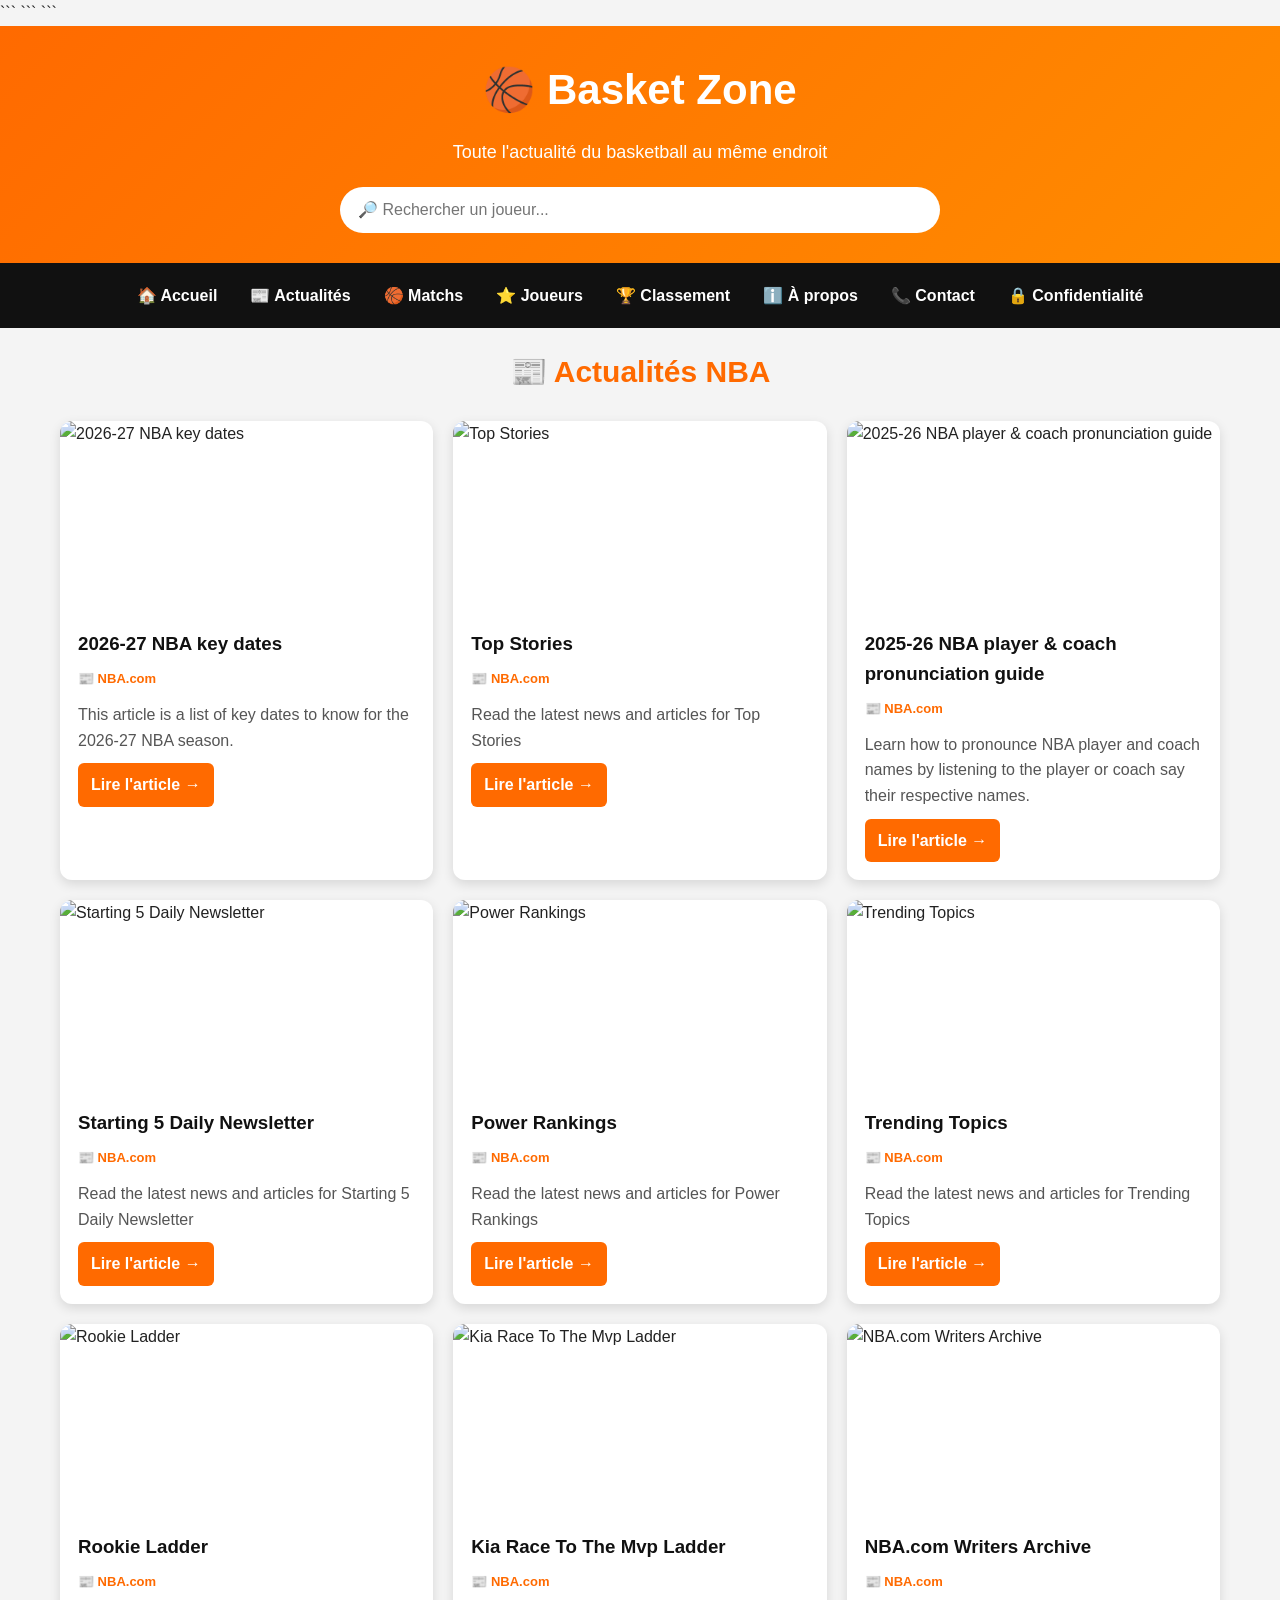
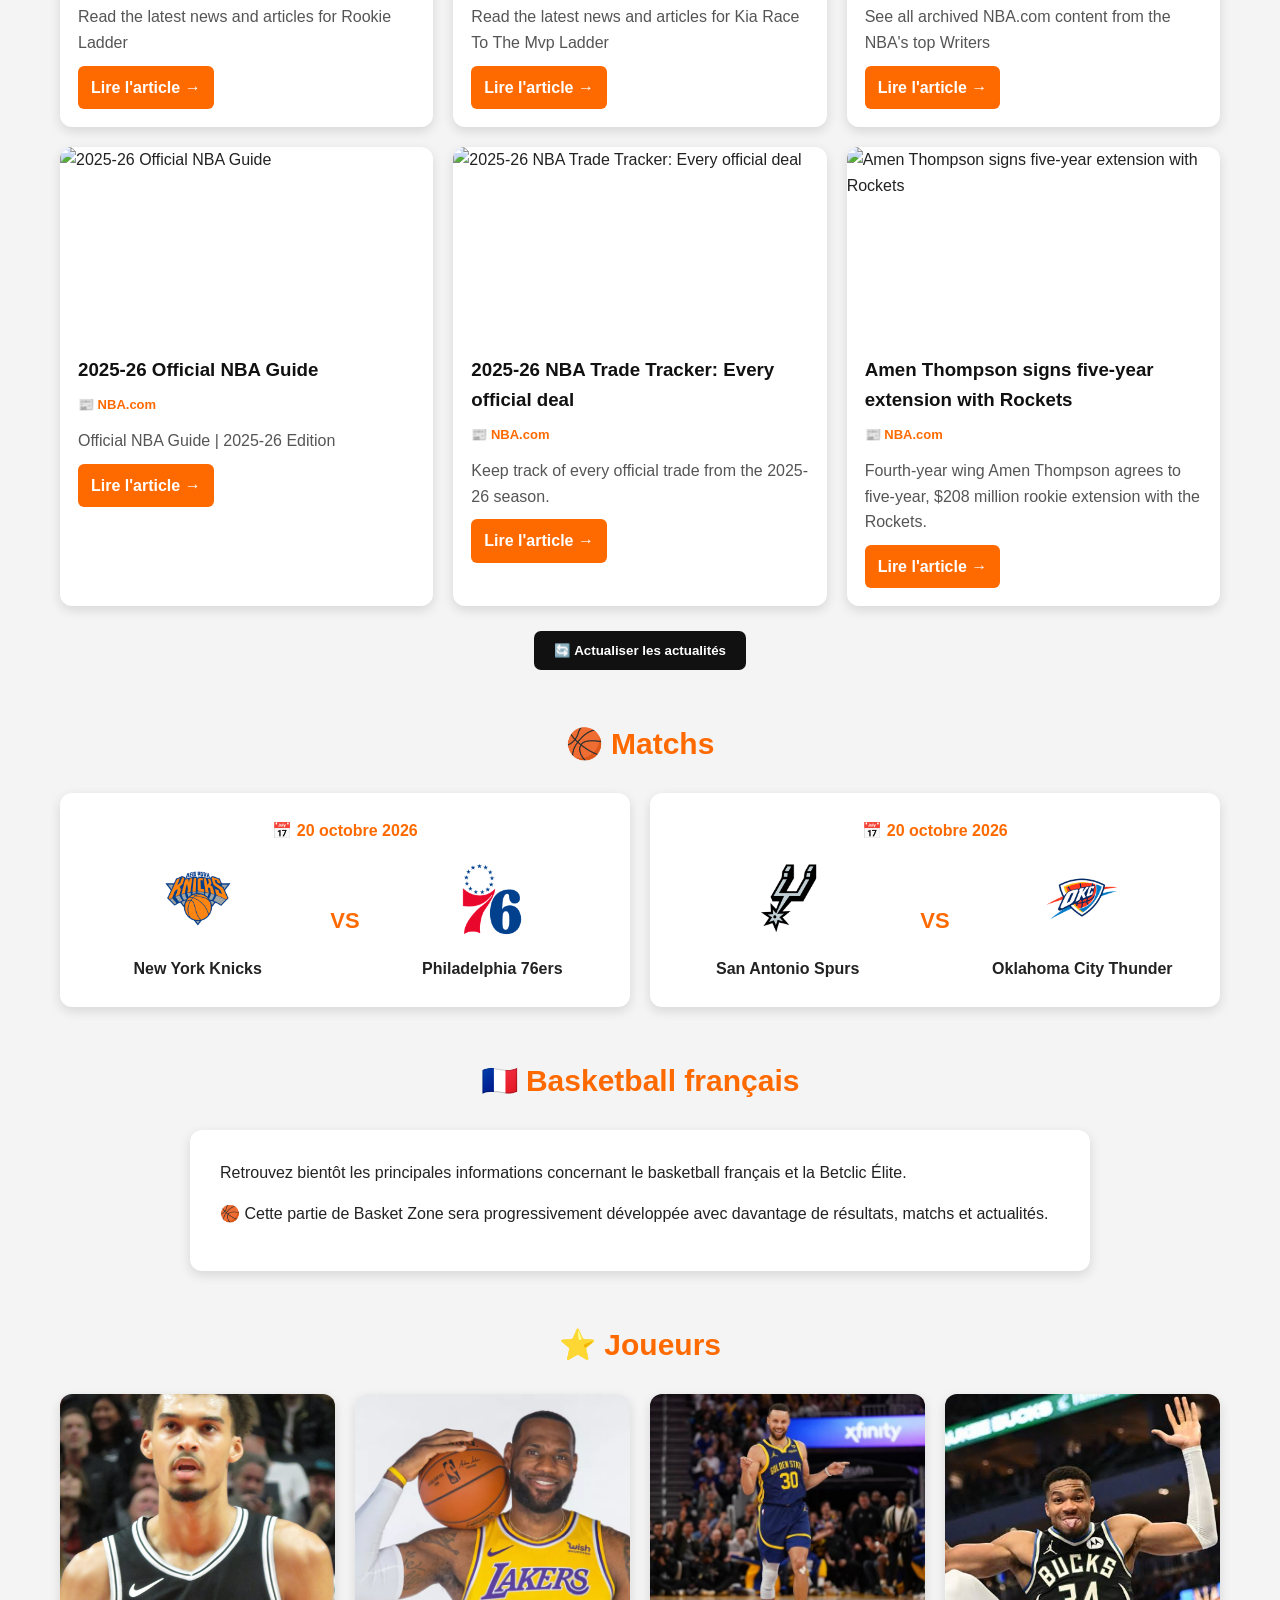
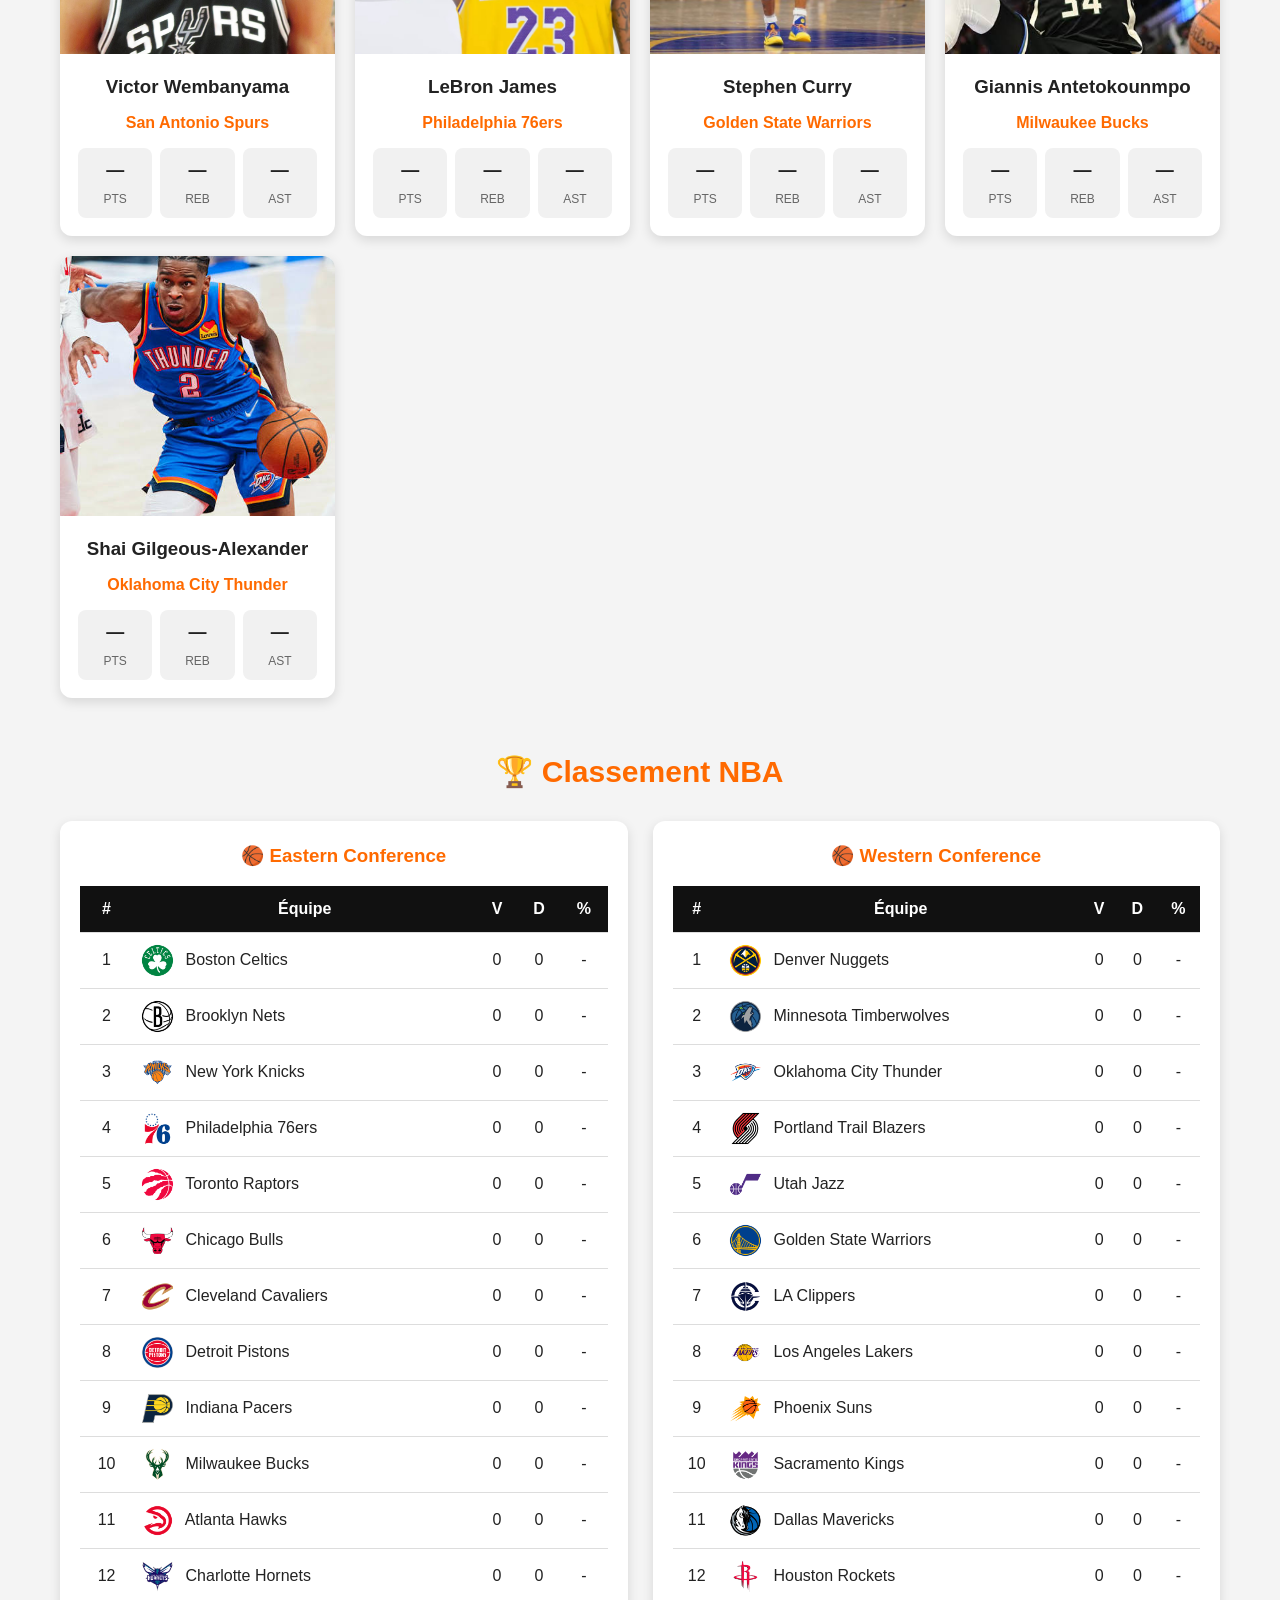
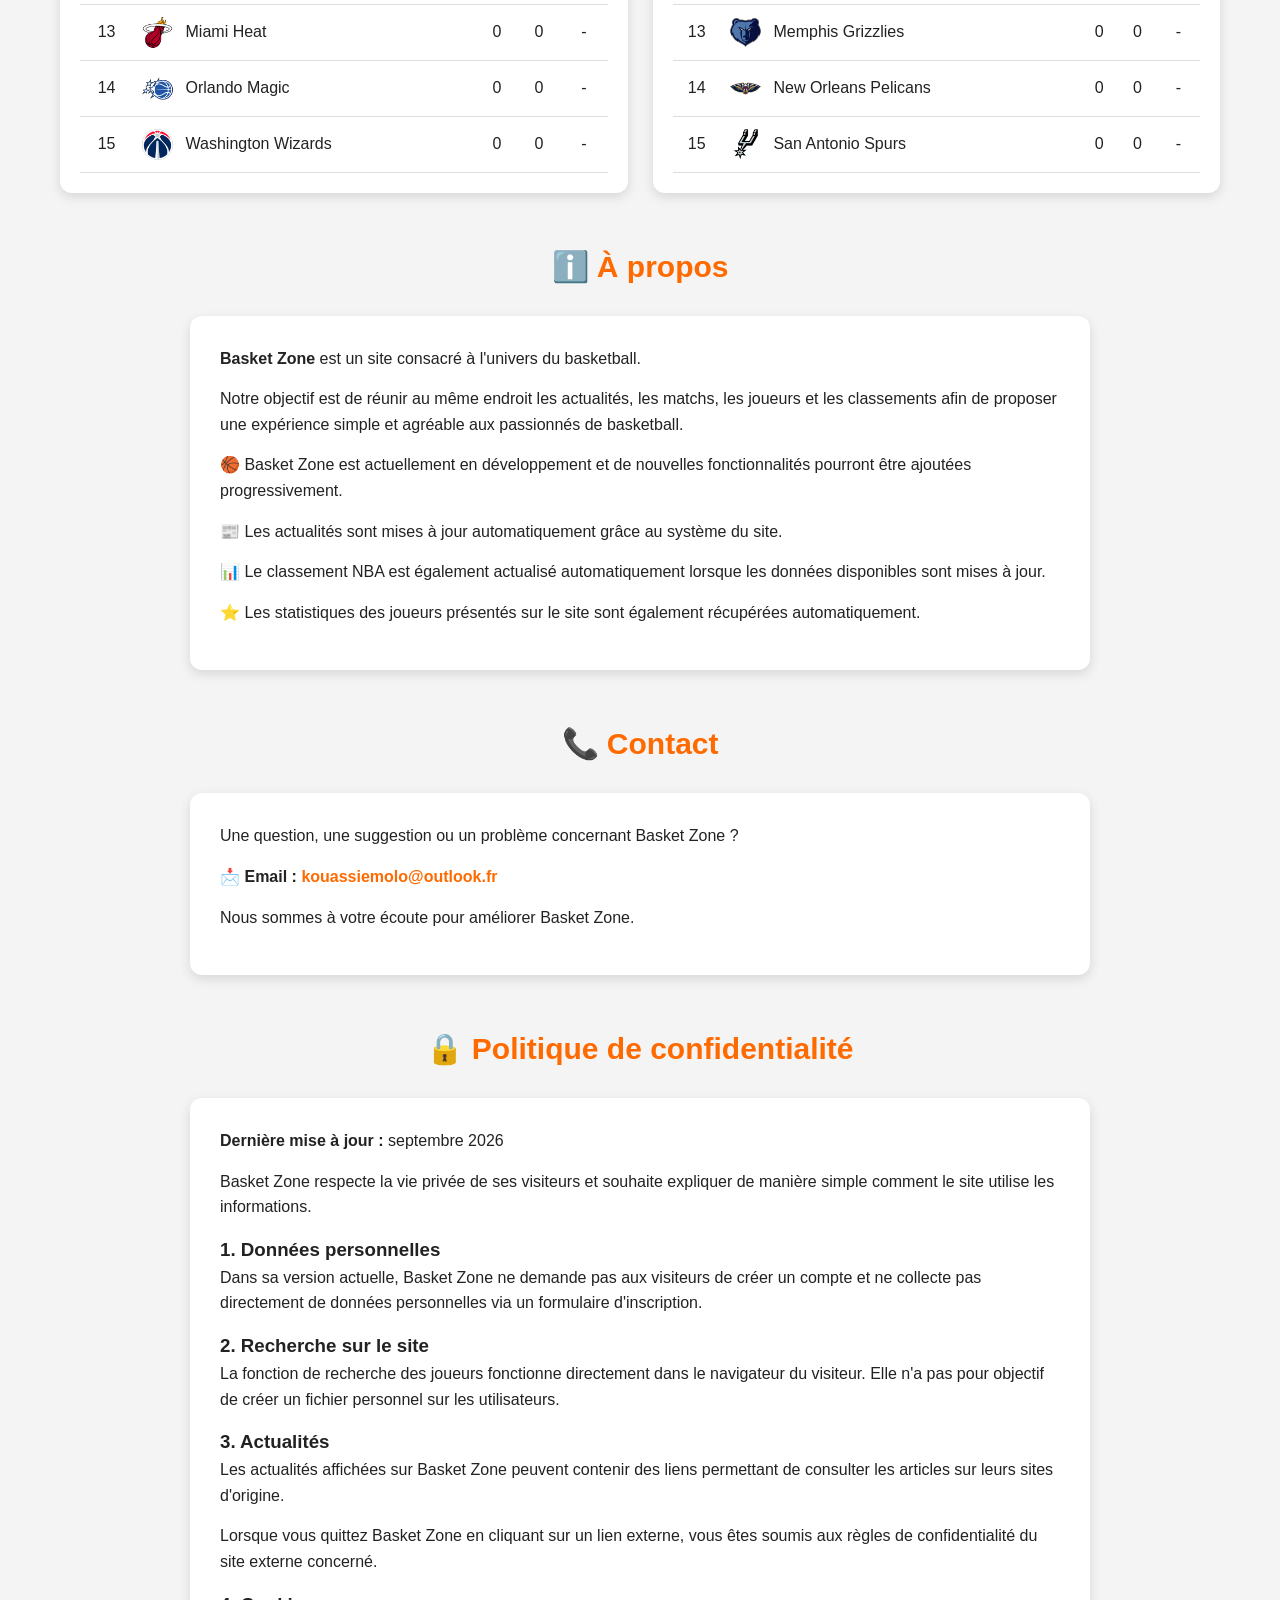
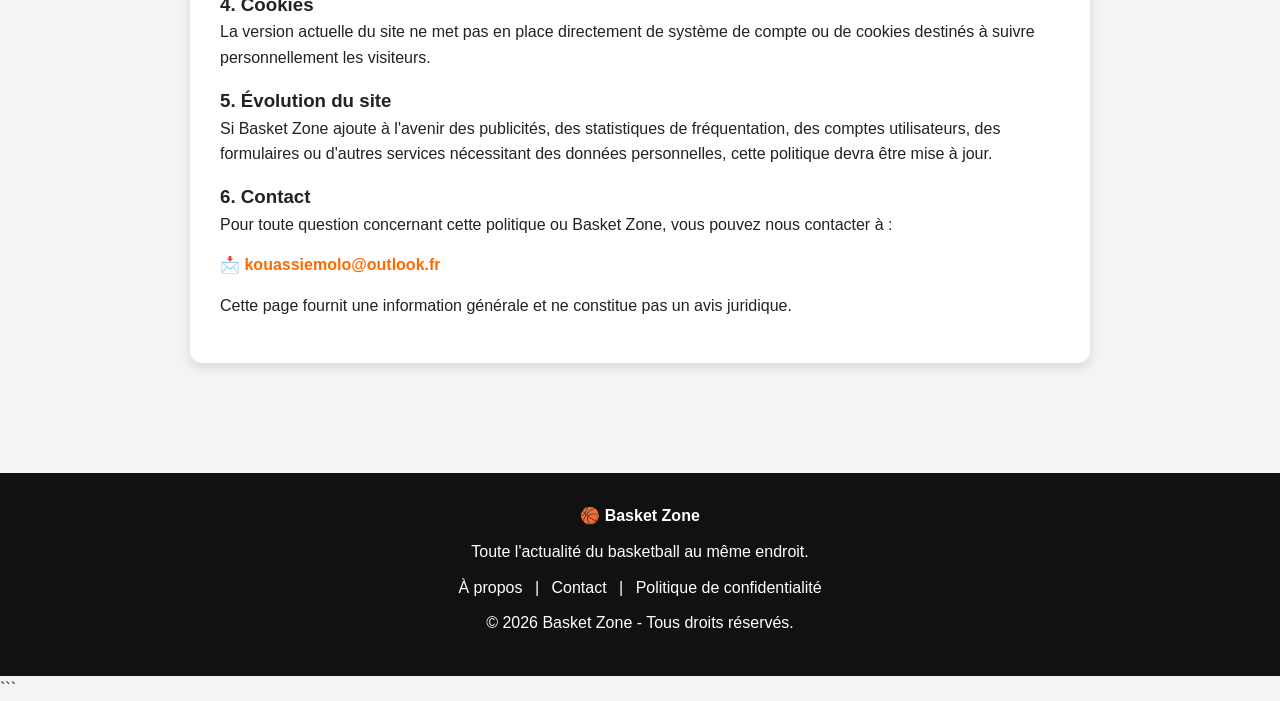
==== commit be971b80: "Update index.html" ====
--- a/index.html
+++ b/index.html
@@ -1,1750 +1,1873 @@
 <!DOCTYPE html>
+
 <html lang="fr">
 <head>
     <meta charset="UTF-8">
     <meta name="viewport" content="width=device-width, initial-scale=1.0">
 
-    <title>🏀 Basket Zone</title>
-
-    <style>
-        /* =========================
-           BASE
-        ========================= */
-
-        * {
-            box-sizing: border-box;
-            margin: 0;
-            padding: 0;
+```
+<title>🏀 Basket Zone</title>
+
+<style>
+    /* =========================
+       BASE
+    ========================= */
+
+    * {
+        box-sizing: border-box;
+        margin: 0;
+        padding: 0;
+    }
+
+    html {
+        scroll-behavior: smooth;
+    }
+
+    body {
+        font-family: Arial, Helvetica, sans-serif;
+        background: #f4f4f4;
+        color: #222;
+        line-height: 1.6;
+    }
+
+    a {
+        color: inherit;
+    }
+
+    /* =========================
+       HEADER
+    ========================= */
+
+    header {
+        background: linear-gradient(135deg, #ff6a00, #ff8c00);
+        color: white;
+        text-align: center;
+        padding: 30px 20px;
+    }
+
+    header h1 {
+        font-size: 42px;
+        margin-bottom: 15px;
+    }
+
+    header p {
+        font-size: 18px;
+    }
+
+    /* =========================
+       RECHERCHE
+    ========================= */
+
+    .search-container {
+        margin: 20px auto 0;
+        max-width: 600px;
+    }
+
+    #searchInput {
+        width: 100%;
+        padding: 14px 18px;
+        border: none;
+        border-radius: 30px;
+        font-size: 16px;
+        outline: none;
+    }
+
+    /* =========================
+       MENU
+    ========================= */
+
+    nav {
+        position: sticky;
+        top: 0;
+        z-index: 1000;
+        background: #111;
+        display: flex;
+        justify-content: center;
+        flex-wrap: wrap;
+        gap: 5px;
+        padding: 10px;
+    }
+
+    nav a {
+        color: white;
+        text-decoration: none;
+        padding: 10px 14px;
+        border-radius: 6px;
+        transition: 0.2s;
+        font-weight: bold;
+    }
+
+    nav a:hover {
+        background: #ff6a00;
+    }
+
+    /* =========================
+       CONTENU
+    ========================= */
+
+    main {
+        max-width: 1200px;
+        margin: auto;
+        padding: 20px;
+    }
+
+    section {
+        margin-bottom: 50px;
+        scroll-margin-top: 75px;
+    }
+
+    .section-title {
+        text-align: center;
+        font-size: 30px;
+        margin-bottom: 25px;
+        color: #ff6a00;
+    }
+
+    /* =========================
+       ACTUALITÉS
+    ========================= */
+
+    .news-container {
+        display: grid;
+        grid-template-columns: repeat(auto-fit, minmax(280px, 1fr));
+        gap: 20px;
+    }
+
+    .news-card {
+        background: white;
+        border-radius: 12px;
+        overflow: hidden;
+        box-shadow: 0 4px 12px rgba(0,0,0,0.12);
+        transition: transform 0.2s;
+    }
+
+    .news-card:hover {
+        transform: translateY(-5px);
+    }
+
+    .news-card img {
+        width: 100%;
+        height: 190px;
+        object-fit: cover;
+        display: block;
+    }
+
+    .news-content {
+        padding: 18px;
+    }
+
+    .news-content h3 {
+        margin-bottom: 10px;
+        color: #111;
+    }
+
+    .news-content p {
+        margin-bottom: 10px;
+        color: #555;
+    }
+
+    .news-date {
+        font-size: 13px;
+        color: #777;
+        margin-bottom: 10px;
+    }
+
+    .news-source {
+        font-size: 13px;
+        font-weight: bold;
+        color: #ff6a00;
+        margin-bottom: 12px;
+    }
+
+    .news-link {
+        display: inline-block;
+        background: #ff6a00;
+        color: white;
+        text-decoration: none;
+        padding: 9px 13px;
+        border-radius: 6px;
+        font-weight: bold;
+    }
+
+    .news-link:hover {
+        background: #e65c00;
+    }
+
+    .refresh-button {
+        display: block;
+        margin: 25px auto 0;
+        padding: 12px 20px;
+        border: none;
+        border-radius: 7px;
+        background: #111;
+        color: white;
+        cursor: pointer;
+        font-weight: bold;
+    }
+
+    .refresh-button:hover {
+        background: #ff6a00;
+    }
+
+    /* =========================
+       MATCHS
+    ========================= */
+
+    .matches-container {
+        display: grid;
+        grid-template-columns: repeat(auto-fit, minmax(280px, 1fr));
+        gap: 20px;
+    }
+
+    .match-card {
+        background: white;
+        padding: 25px;
+        border-radius: 12px;
+        box-shadow: 0 4px 12px rgba(0,0,0,0.12);
+        text-align: center;
+    }
+
+    .match-date {
+        font-weight: bold;
+        color: #ff6a00;
+        margin-bottom: 15px;
+    }
+
+    .teams {
+        display: flex;
+        align-items: center;
+        justify-content: center;
+        gap: 20px;
+    }
+
+    .team {
+        flex: 1;
+    }
+
+    .team img {
+        width: 80px;
+        height: 80px;
+        object-fit: contain;
+        margin-bottom: 10px;
+    }
+
+    .team-name {
+        font-weight: bold;
+    }
+
+    .vs {
+        font-size: 22px;
+        font-weight: bold;
+        color: #ff6a00;
+    }
+
+    /* =========================
+       JOUEURS
+    ========================= */
+
+    .players-container {
+        display: grid;
+        grid-template-columns: repeat(auto-fit, minmax(220px, 1fr));
+        gap: 20px;
+    }
+
+    .player-card {
+        background: white;
+        border-radius: 12px;
+        overflow: hidden;
+        box-shadow: 0 4px 12px rgba(0,0,0,0.12);
+        text-align: center;
+    }
+
+    .player-card img {
+        width: 100%;
+        height: 260px;
+        object-fit: cover;
+        display: block;
+    }
+
+    .player-info {
+        padding: 18px;
+    }
+
+    .player-info h3 {
+        margin-bottom: 8px;
+    }
+
+    .player-team {
+        color: #ff6a00;
+        font-weight: bold;
+        margin-bottom: 12px;
+    }
+
+    .stats {
+        display: flex;
+        justify-content: space-around;
+        gap: 8px;
+    }
+
+    .stat {
+        background: #f1f1f1;
+        border-radius: 8px;
+        padding: 8px;
+        flex: 1;
+    }
+
+    .stat strong {
+        display: block;
+        font-size: 18px;
+    }
+
+    .stat span {
+        font-size: 12px;
+        color: #666;
+    }
+
+    /* =========================
+       CLASSEMENT
+    ========================= */
+
+    .standings-container {
+        display: grid;
+        grid-template-columns: repeat(auto-fit, minmax(350px, 1fr));
+        gap: 25px;
+    }
+
+    .conference {
+        background: white;
+        border-radius: 12px;
+        padding: 20px;
+        box-shadow: 0 4px 12px rgba(0,0,0,0.12);
+        overflow-x: auto;
+    }
+
+    .conference h3 {
+        text-align: center;
+        margin-bottom: 15px;
+        color: #ff6a00;
+    }
+
+    .standings-table {
+        width: 100%;
+        border-collapse: collapse;
+    }
+
+    .standings-table th,
+    .standings-table td {
+        padding: 10px 7px;
+        border-bottom: 1px solid #ddd;
+        text-align: center;
+    }
+
+    .standings-table th {
+        background: #111;
+        color: white;
+    }
+
+    .standings-table img {
+        width: 35px;
+        height: 35px;
+        object-fit: contain;
+        vertical-align: middle;
+        margin-right: 6px;
+    }
+
+    .team-cell {
+        text-align: left !important;
+        white-space: nowrap;
+    }
+
+    /* =========================
+       PAGES PROFESSIONNELLES
+    ========================= */
+
+    .page-card {
+        max-width: 900px;
+        margin: auto;
+        background: white;
+        padding: 30px;
+        border-radius: 12px;
+        box-shadow: 0 4px 12px rgba(0,0,0,0.12);
+    }
+
+    .page-card p {
+        margin-bottom: 15px;
+    }
+
+    .page-card ul {
+        margin: 15px 0 15px 25px;
+    }
+
+    .page-card li {
+        margin-bottom: 8px;
+    }
+
+    .page-card a {
+        color: #ff6a00;
+        font-weight: bold;
+        text-decoration: none;
+    }
+
+    .page-card a:hover {
+        text-decoration: underline;
+    }
+
+    /* =========================
+       FOOTER
+    ========================= */
+
+    footer {
+        background: #111;
+        color: white;
+        text-align: center;
+        padding: 30px 20px;
+        margin-top: 40px;
+    }
+
+    footer p {
+        margin-bottom: 10px;
+    }
+
+    footer a {
+        color: white;
+        text-decoration: none;
+        margin: 0 8px;
+    }
+
+    footer a:hover {
+        color: #ff6a00;
+    }
+
+    /* =========================
+       MOBILE
+    ========================= */
+
+    @media (max-width: 600px) {
+
+        header h1 {
+            font-size: 32px;
         }
 
-        html {
-            scroll-behavior: smooth;
+        header p {
+            font-size: 15px;
         }
 
-        body {
-            font-family: Arial, Helvetica, sans-serif;
-            background: #f4f4f4;
-            color: #222;
-            line-height: 1.6;
+        nav {
+            position: static;
         }
 
-        a {
-            color: inherit;
+        nav a {
+            font-size: 14px;
+            padding: 8px 10px;
         }
 
-        /* =========================
-           HEADER
-        ========================= */
-
-        header {
-            background: linear-gradient(135deg, #ff6a00, #ff8c00);
-            color: white;
-            text-align: center;
-            padding: 30px 20px;
+        .section-title {
+            font-size: 25px;
         }
 
-        header h1 {
-            font-size: 42px;
-            margin-bottom: 15px;
+        .teams {
+            gap: 8px;
         }
 
-        header p {
+        .team img {
+            width: 60px;
+            height: 60px;
+        }
+
+        .vs {
             font-size: 18px;
         }
 
-        /* =========================
-           RECHERCHE
-        ========================= */
-
-        .search-container {
-            margin: 20px auto 0;
-            max-width: 600px;
-        }
-
-        #searchInput {
-            width: 100%;
-            padding: 14px 18px;
-            border: none;
-            border-radius: 30px;
-            font-size: 16px;
-            outline: none;
-        }
-
-        /* =========================
-           MENU
-        ========================= */
-
-        nav {
-            position: sticky;
-            top: 0;
-            z-index: 1000;
-            background: #111;
-            display: flex;
-            justify-content: center;
-            flex-wrap: wrap;
-            gap: 5px;
-            padding: 10px;
-        }
-
-        nav a {
-            color: white;
-            text-decoration: none;
-            padding: 10px 14px;
-            border-radius: 6px;
-            transition: 0.2s;
-            font-weight: bold;
-        }
-
-        nav a:hover {
-            background: #ff6a00;
-        }
-
-        /* =========================
-           CONTENU
-        ========================= */
-
-        main {
-            max-width: 1200px;
-            margin: auto;
+        .page-card {
             padding: 20px;
         }
-
-        section {
-            margin-bottom: 50px;
-            scroll-margin-top: 75px;
-        }
-
-        .section-title {
-            text-align: center;
-            font-size: 30px;
-            margin-bottom: 25px;
-            color: #ff6a00;
-        }
-
-        /* =========================
-           ACTUALITÉS
-        ========================= */
-
-        .news-container {
-            display: grid;
-            grid-template-columns: repeat(auto-fit, minmax(280px, 1fr));
-            gap: 20px;
-        }
-
-        .news-card {
-            background: white;
-            border-radius: 12px;
-            overflow: hidden;
-            box-shadow: 0 4px 12px rgba(0,0,0,0.12);
-            transition: transform 0.2s;
-        }
-
-        .news-card:hover {
-            transform: translateY(-5px);
-        }
-
-        .news-card img {
-            width: 100%;
-            height: 190px;
-            object-fit: cover;
-            display: block;
-        }
-
-        .news-content {
-            padding: 18px;
-        }
-
-        .news-content h3 {
-            margin-bottom: 10px;
-            color: #111;
-        }
-
-        .news-content p {
-            margin-bottom: 10px;
-            color: #555;
-        }
-
-        .news-date {
-            font-size: 13px;
-            color: #777;
-            margin-bottom: 10px;
-        }
-
-        .news-source {
-            font-size: 13px;
-            font-weight: bold;
-            color: #ff6a00;
-            margin-bottom: 12px;
-        }
-
-        .news-link {
-            display: inline-block;
-            background: #ff6a00;
-            color: white;
-            text-decoration: none;
-            padding: 9px 13px;
-            border-radius: 6px;
-            font-weight: bold;
-        }
-
-        .news-link:hover {
-            background: #e65c00;
-        }
-
-        .refresh-button {
-            display: block;
-            margin: 25px auto 0;
-            padding: 12px 20px;
-            border: none;
-            border-radius: 7px;
-            background: #111;
-            color: white;
-            cursor: pointer;
-            font-weight: bold;
-        }
-
-        .refresh-button:hover {
-            background: #ff6a00;
-        }
-
-        /* =========================
-           MATCHS
-        ========================= */
-
-        .matches-container {
-            display: grid;
-            grid-template-columns: repeat(auto-fit, minmax(280px, 1fr));
-            gap: 20px;
-        }
-
-        .match-card {
-            background: white;
-            padding: 25px;
-            border-radius: 12px;
-            box-shadow: 0 4px 12px rgba(0,0,0,0.12);
-            text-align: center;
-        }
-
-        .match-date {
-            font-weight: bold;
-            color: #ff6a00;
-            margin-bottom: 15px;
-        }
-
-        .teams {
-            display: flex;
-            align-items: center;
-            justify-content: center;
-            gap: 20px;
-        }
-
-        .team {
-            flex: 1;
-        }
-
-        .team img {
-            width: 80px;
-            height: 80px;
-            object-fit: contain;
-            margin-bottom: 10px;
-        }
-
-        .team-name {
-            font-weight: bold;
-        }
-
-        .vs {
-            font-size: 22px;
-            font-weight: bold;
-            color: #ff6a00;
-        }
-
-        /* =========================
-           JOUEURS
-        ========================= */
-
-        .players-container {
-            display: grid;
-            grid-template-columns: repeat(auto-fit, minmax(220px, 1fr));
-            gap: 20px;
-        }
-
-        .player-card {
-            background: white;
-            border-radius: 12px;
-            overflow: hidden;
-            box-shadow: 0 4px 12px rgba(0,0,0,0.12);
-            text-align: center;
-        }
-
-        .player-card img {
-            width: 100%;
-            height: 260px;
-            object-fit: cover;
-            display: block;
-        }
-
-        .player-info {
-            padding: 18px;
-        }
-
-        .player-info h3 {
-            margin-bottom: 8px;
-        }
-
-        .player-team {
-            color: #ff6a00;
-            font-weight: bold;
-            margin-bottom: 12px;
-        }
-
-        .stats {
-            display: flex;
-            justify-content: space-around;
-            gap: 8px;
-        }
-
-        .stat {
-            background: #f1f1f1;
-            border-radius: 8px;
-            padding: 8px;
-            flex: 1;
-        }
-
-        .stat strong {
-            display: block;
-            font-size: 18px;
-        }
-
-        .stat span {
-            font-size: 12px;
-            color: #666;
-        }
-
-        /* =========================
-           CLASSEMENT
-        ========================= */
-
-        .standings-container {
-            display: grid;
-            grid-template-columns: repeat(auto-fit, minmax(350px, 1fr));
-            gap: 25px;
-        }
-
-        .conference {
-            background: white;
-            border-radius: 12px;
-            padding: 20px;
-            box-shadow: 0 4px 12px rgba(0,0,0,0.12);
-            overflow-x: auto;
-        }
-
-        .conference h3 {
-            text-align: center;
-            margin-bottom: 15px;
-            color: #ff6a00;
-        }
-
-        .standings-table {
-            width: 100%;
-            border-collapse: collapse;
-        }
-
-        .standings-table th,
-        .standings-table td {
-            padding: 10px 7px;
-            border-bottom: 1px solid #ddd;
-            text-align: center;
-        }
-
-        .standings-table th {
-            background: #111;
-            color: white;
-        }
-
-        .standings-table img {
-            width: 35px;
-            height: 35px;
-            object-fit: contain;
-            vertical-align: middle;
-            margin-right: 6px;
-        }
-
-        .team-cell {
-            text-align: left !important;
-            white-space: nowrap;
-        }
-
-        /* =========================
-           PAGES PROFESSIONNELLES
-        ========================= */
-
-        .page-card {
-            max-width: 900px;
-            margin: auto;
-            background: white;
-            padding: 30px;
-            border-radius: 12px;
-            box-shadow: 0 4px 12px rgba(0,0,0,0.12);
-        }
-
-        .page-card p {
-            margin-bottom: 15px;
-        }
-
-        .page-card ul {
-            margin: 15px 0 15px 25px;
-        }
-
-        .page-card li {
-            margin-bottom: 8px;
-        }
-
-        .page-card a {
-            color: #ff6a00;
-            font-weight: bold;
-            text-decoration: none;
-        }
-
-        .page-card a:hover {
-            text-decoration: underline;
-        }
-
-        /* =========================
-           FOOTER
-        ========================= */
-
-        footer {
-            background: #111;
-            color: white;
-            text-align: center;
-            padding: 30px 20px;
-            margin-top: 40px;
-        }
-
-        footer p {
-            margin-bottom: 10px;
-        }
-
-        footer a {
-            color: white;
-            text-decoration: none;
-            margin: 0 8px;
-        }
-
-        footer a:hover {
-            color: #ff6a00;
-        }
-
-        /* =========================
-           MOBILE
-        ========================= */
-
-        @media (max-width: 600px) {
-
-            header h1 {
-                font-size: 32px;
+    }
+</style>
+```
+
+</head>
+
+<body>
+
+```
+<!-- =========================
+     HEADER
+========================= -->
+
+<header id="accueil">
+
+    <h1>🏀 Basket Zone</h1>
+
+    <p>
+        Toute l'actualité du basketball au même endroit
+    </p>
+
+    <div class="search-container">
+        <input
+            type="text"
+            id="searchInput"
+            placeholder="🔎 Rechercher un joueur..."
+            autocomplete="off"
+        >
+    </div>
+
+</header>
+
+<!-- =========================
+     MENU
+========================= -->
+
+<nav>
+    <a href="#accueil">🏠 Accueil</a>
+    <a href="#actualites">📰 Actualités</a>
+    <a href="#matchs">🏀 Matchs</a>
+    <a href="#joueurs">⭐ Joueurs</a>
+    <a href="#classement">🏆 Classement</a>
+    <a href="#apropos">ℹ️ À propos</a>
+    <a href="#contact">📞 Contact</a>
+    <a href="#confidentialite">🔒 Confidentialité</a>
+</nav>
+
+<main>
+
+    <!-- =========================
+         ACTUALITÉS
+    ========================= -->
+
+    <section id="actualites">
+
+        <h2 class="section-title">
+            📰 Actualités NBA
+        </h2>
+
+        <div id="newsContainer" class="news-container">
+            <p>Chargement des actualités...</p>
+        </div>
+
+        <button
+            id="refreshNews"
+            class="refresh-button"
+            type="button"
+        >
+            🔄 Actualiser les actualités
+        </button>
+
+    </section>
+
+    <!-- =========================
+         MATCHS
+    ========================= -->
+
+    <section id="matchs">
+
+        <h2 class="section-title">
+            🏀 Matchs
+        </h2>
+
+        <div class="matches-container">
+
+            <div class="match-card">
+
+                <div class="match-date">
+                    📅 20 octobre 2026
+                </div>
+
+                <div class="teams">
+
+                    <div class="team">
+
+                        <img
+                            src="photos/new-york-knicks_big_square.png"
+                            alt="New York Knicks"
+                        >
+
+                        <div class="team-name">
+                            New York Knicks
+                        </div>
+
+                    </div>
+
+                    <div class="vs">
+                        VS
+                    </div>
+
+                    <div class="team">
+
+                        <img
+                            src="photos/philadelphia-76ers_big_square.png"
+                            alt="Philadelphia 76ers"
+                        >
+
+                        <div class="team-name">
+                            Philadelphia 76ers
+                        </div>
+
+                    </div>
+
+                </div>
+
+            </div>
+
+
+            <div class="match-card">
+
+                <div class="match-date">
+                    📅 20 octobre 2026
+                </div>
+
+                <div class="teams">
+
+                    <div class="team">
+
+                        <img
+                            src="photos/san-antonio-spurs_big_square.png"
+                            alt="San Antonio Spurs"
+                        >
+
+                        <div class="team-name">
+                            San Antonio Spurs
+                        </div>
+
+                    </div>
+
+                    <div class="vs">
+                        VS
+                    </div>
+
+                    <div class="team">
+
+                        <img
+                            src="photos/oklahoma-city-thunder_big_square.png"
+                            alt="Oklahoma City Thunder"
+                        >
+
+                        <div class="team-name">
+                            Oklahoma City Thunder
+                        </div>
+
+                    </div>
+
+                </div>
+
+            </div>
+
+        </div>
+
+    </section>
+
+    <!-- =========================
+         BASKETBALL FRANÇAIS
+    ========================= -->
+
+    <section id="france">
+
+        <h2 class="section-title">
+            🇫🇷 Basketball français
+        </h2>
+
+        <div class="page-card">
+
+            <p>
+                Retrouvez bientôt les principales informations
+                concernant le basketball français et la Betclic Élite.
+            </p>
+
+            <p>
+                🏀 Cette partie de Basket Zone sera progressivement
+                développée avec davantage de résultats, matchs et actualités.
+            </p>
+
+        </div>
+
+    </section>
+
+    <!-- =========================
+         JOUEURS
+    ========================= -->
+
+    <section id="joueurs">
+
+        <h2 class="section-title">
+            ⭐ Joueurs
+        </h2>
+
+        <div class="players-container">
+
+            <!-- WEMBANYAMA -->
+
+            <div class="player-card" data-player="wembanyama">
+
+                <img
+                    src="wembanyama.jpg"
+                    alt="Victor Wembanyama"
+                >
+
+                <div class="player-info">
+
+                    <h3>
+                        Victor Wembanyama
+                    </h3>
+
+                    <div class="player-team">
+                        San Antonio Spurs
+                    </div>
+
+                    <div class="stats">
+
+                        <div class="stat">
+                            <strong data-stat="pts">—</strong>
+                            <span>PTS</span>
+                        </div>
+
+                        <div class="stat">
+                            <strong data-stat="reb">—</strong>
+                            <span>REB</span>
+                        </div>
+
+                        <div class="stat">
+                            <strong data-stat="ast">—</strong>
+                            <span>AST</span>
+                        </div>
+
+                    </div>
+
+                </div>
+
+            </div>
+
+
+            <!-- LEBRON -->
+
+            <div class="player-card" data-player="lebron">
+
+                <img
+                    src="lebron.jpg"
+                    alt="LeBron James"
+                >
+
+                <div class="player-info">
+
+                    <h3>
+                        LeBron James
+                    </h3>
+
+                    <div class="player-team">
+                        Philadelphia 76ers
+                    </div>
+
+                    <div class="stats">
+
+                        <div class="stat">
+                            <strong data-stat="pts">—</strong>
+                            <span>PTS</span>
+                        </div>
+
+                        <div class="stat">
+                            <strong data-stat="reb">—</strong>
+                            <span>REB</span>
+                        </div>
+
+                        <div class="stat">
+                            <strong data-stat="ast">—</strong>
+                            <span>AST</span>
+                        </div>
+
+                    </div>
+
+                </div>
+
+            </div>
+
+
+            <!-- CURRY -->
+
+            <div class="player-card" data-player="curry">
+
+                <img
+                    src="curry.jpg"
+                    alt="Stephen Curry"
+                >
+
+                <div class="player-info">
+
+                    <h3>
+                        Stephen Curry
+                    </h3>
+
+                    <div class="player-team">
+                        Golden State Warriors
+                    </div>
+
+                    <div class="stats">
+
+                        <div class="stat">
+                            <strong data-stat="pts">—</strong>
+                            <span>PTS</span>
+                        </div>
+
+                        <div class="stat">
+                            <strong data-stat="reb">—</strong>
+                            <span>REB</span>
+                        </div>
+
+                        <div class="stat">
+                            <strong data-stat="ast">—</strong>
+                            <span>AST</span>
+                        </div>
+
+                    </div>
+
+                </div>
+
+            </div>
+
+
+            <!-- GIANNIS -->
+
+            <div class="player-card" data-player="giannis">
+
+                <img
+                    src="giannis.jpg"
+                    alt="Giannis Antetokounmpo"
+                >
+
+                <div class="player-info">
+
+                    <h3>
+                        Giannis Antetokounmpo
+                    </h3>
+
+                    <div class="player-team">
+                        Milwaukee Bucks
+                    </div>
+
+                    <div class="stats">
+
+                        <div class="stat">
+                            <strong data-stat="pts">—</strong>
+                            <span>PTS</span>
+                        </div>
+
+                        <div class="stat">
+                            <strong data-stat="reb">—</strong>
+                            <span>REB</span>
+                        </div>
+
+                        <div class="stat">
+                            <strong data-stat="ast">—</strong>
+                            <span>AST</span>
+                        </div>
+
+                    </div>
+
+                </div>
+
+            </div>
+
+
+            <!-- SHAI -->
+
+            <div class="player-card" data-player="shai">
+
+                <img
+                    src="shai.jpg"
+                    alt="Shai Gilgeous-Alexander"
+                >
+
+                <div class="player-info">
+
+                    <h3>
+                        Shai Gilgeous-Alexander
+                    </h3>
+
+                    <div class="player-team">
+                        Oklahoma City Thunder
+                    </div>
+
+                    <div class="stats">
+
+                        <div class="stat">
+                            <strong data-stat="pts">—</strong>
+                            <span>PTS</span>
+                        </div>
+
+                        <div class="stat">
+                            <strong data-stat="reb">—</strong>
+                            <span>REB</span>
+                        </div>
+
+                        <div class="stat">
+                            <strong data-stat="ast">—</strong>
+                            <span>AST</span>
+                        </div>
+
+                    </div>
+
+                </div>
+
+            </div>
+
+        </div>
+
+    </section>
+
+    <!-- =========================
+         CLASSEMENT
+    ========================= -->
+
+    <section id="classement">
+
+        <h2 class="section-title">
+            🏆 Classement NBA
+        </h2>
+
+        <div class="standings-container">
+
+            <div class="conference">
+
+                <h3>
+                    🏀 Eastern Conference
+                </h3>
+
+                <div id="eastStandings">
+                    Chargement du classement...
+                </div>
+
+            </div>
+
+
+            <div class="conference">
+
+                <h3>
+                    🏀 Western Conference
+                </h3>
+
+                <div id="westStandings">
+                    Chargement du classement...
+                </div>
+
+            </div>
+
+        </div>
+
+    </section>
+
+    <!-- =========================
+         À PROPOS
+    ========================= -->
+
+    <section id="apropos">
+
+        <h2 class="section-title">
+            ℹ️ À propos
+        </h2>
+
+        <div class="page-card">
+
+            <p>
+                <strong>Basket Zone</strong> est un site consacré
+                à l'univers du basketball.
+            </p>
+
+            <p>
+                Notre objectif est de réunir au même endroit
+                les actualités, les matchs, les joueurs et les
+                classements afin de proposer une expérience simple
+                et agréable aux passionnés de basketball.
+            </p>
+
+            <p>
+                🏀 Basket Zone est actuellement en développement
+                et de nouvelles fonctionnalités pourront être
+                ajoutées progressivement.
+            </p>
+
+            <p>
+                📰 Les actualités sont mises à jour automatiquement
+                grâce au système du site.
+            </p>
+
+            <p>
+                📊 Le classement NBA est également actualisé
+                automatiquement lorsque les données disponibles
+                sont mises à jour.
+            </p>
+
+            <p>
+                ⭐ Les statistiques des joueurs présentés sur le site
+                sont également récupérées automatiquement.
+            </p>
+
+        </div>
+
+    </section>
+
+    <!-- =========================
+         CONTACT
+    ========================= -->
+
+    <section id="contact">
+
+        <h2 class="section-title">
+            📞 Contact
+        </h2>
+
+        <div class="page-card">
+
+            <p>
+                Une question, une suggestion ou un problème
+                concernant Basket Zone ?
+            </p>
+
+            <p>
+                📩 <strong>Email :</strong>
+                <a href="mailto:kouassiemolo@outlook.fr">
+                    kouassiemolo@outlook.fr
+                </a>
+            </p>
+
+            <p>
+                Nous sommes à votre écoute pour améliorer
+                Basket Zone.
+            </p>
+
+        </div>
+
+    </section>
+
+    <!-- =========================
+         POLITIQUE DE CONFIDENTIALITÉ
+    ========================= -->
+
+    <section id="confidentialite">
+
+        <h2 class="section-title">
+            🔒 Politique de confidentialité
+        </h2>
+
+        <div class="page-card">
+
+            <p>
+                <strong>Dernière mise à jour :</strong>
+                septembre 2026
+            </p>
+
+            <p>
+                Basket Zone respecte la vie privée de ses visiteurs
+                et souhaite expliquer de manière simple comment
+                le site utilise les informations.
+            </p>
+
+            <h3>1. Données personnelles</h3>
+
+            <p>
+                Dans sa version actuelle, Basket Zone ne demande
+                pas aux visiteurs de créer un compte et ne collecte
+                pas directement de données personnelles via un
+                formulaire d'inscription.
+            </p>
+
+            <h3>2. Recherche sur le site</h3>
+
+            <p>
+                La fonction de recherche des joueurs fonctionne
+                directement dans le navigateur du visiteur.
+                Elle n'a pas pour objectif de créer un fichier
+                personnel sur les utilisateurs.
+            </p>
+
+            <h3>3. Actualités</h3>
+
+            <p>
+                Les actualités affichées sur Basket Zone peuvent
+                contenir des liens permettant de consulter les
+                articles sur leurs sites d'origine.
+            </p>
+
+            <p>
+                Lorsque vous quittez Basket Zone en cliquant sur
+                un lien externe, vous êtes soumis aux règles de
+                confidentialité du site externe concerné.
+            </p>
+
+            <h3>4. Cookies</h3>
+
+            <p>
+                La version actuelle du site ne met pas en place
+                directement de système de compte ou de cookies
+                destinés à suivre personnellement les visiteurs.
+            </p>
+
+            <h3>5. Évolution du site</h3>
+
+            <p>
+                Si Basket Zone ajoute à l'avenir des publicités,
+                des statistiques de fréquentation, des comptes
+                utilisateurs, des formulaires ou d'autres services
+                nécessitant des données personnelles, cette
+                politique devra être mise à jour.
+            </p>
+
+            <h3>6. Contact</h3>
+
+            <p>
+                Pour toute question concernant cette politique
+                ou Basket Zone, vous pouvez nous contacter à :
+            </p>
+
+            <p>
+                📩
+                <a href="mailto:kouassiemolo@outlook.fr">
+                    kouassiemolo@outlook.fr
+                </a>
+            </p>
+
+            <p>
+                Cette page fournit une information générale et
+                ne constitue pas un avis juridique.
+            </p>
+
+        </div>
+
+    </section>
+
+</main>
+
+<!-- =========================
+     FOOTER
+========================= -->
+
+<footer>
+
+    <p>
+        🏀 <strong>Basket Zone</strong>
+    </p>
+
+    <p>
+        Toute l'actualité du basketball au même endroit.
+    </p>
+
+    <p>
+        <a href="#apropos">À propos</a>
+        |
+        <a href="#contact">Contact</a>
+        |
+        <a href="#confidentialite">
+            Politique de confidentialité
+        </a>
+    </p>
+
+    <p>
+        © 2026 Basket Zone - Tous droits réservés.
+    </p>
+
+</footer>
+
+
+<!-- =========================
+     JAVASCRIPT
+========================= -->
+
+<script>
+
+    /* =========================
+       RECHERCHE JOUEURS
+    ========================= */
+
+    const searchInput =
+        document.getElementById("searchInput");
+
+    searchInput.addEventListener("input", function () {
+
+        const search =
+            this.value.toLowerCase().trim();
+
+        const players =
+            document.querySelectorAll(".player-card");
+
+        players.forEach(function (player) {
+
+            const text =
+                player.textContent.toLowerCase();
+
+            if (text.includes(search)) {
+                player.style.display = "";
+            } else {
+                player.style.display = "none";
             }
 
-            header p {
-                font-size: 15px;
-            }
-
-            nav {
-                position: static;
-            }
-
-            nav a {
-                font-size: 14px;
-                padding: 8px 10px;
-            }
-
-            .section-title {
-                font-size: 25px;
-            }
-
-            .teams {
-                gap: 8px;
-            }
-
-            .team img {
-                width: 60px;
-                height: 60px;
-            }
-
-            .vs {
-                font-size: 18px;
-            }
-
-            .page-card {
-                padding: 20px;
-            }
-        }
-    </style>
-</head>
-
-<body>
-
-    <!-- =========================
-         HEADER
-    ========================= -->
-
-    <header id="accueil">
-
-        <h1>🏀 Basket Zone</h1>
-
-        <p>
-            Toute l'actualité du basketball au même endroit
-        </p>
-
-        <div class="search-container">
-            <input
-                type="text"
-                id="searchInput"
-                placeholder="🔎 Rechercher un joueur..."
-                autocomplete="off"
-            >
-        </div>
-
-    </header>
-
-    <!-- =========================
-         MENU
-    ========================= -->
-
-    <nav>
-        <a href="#accueil">🏠 Accueil</a>
-        <a href="#actualites">📰 Actualités</a>
-        <a href="#matchs">🏀 Matchs</a>
-        <a href="#joueurs">⭐ Joueurs</a>
-        <a href="#classement">🏆 Classement</a>
-        <a href="#apropos">ℹ️ À propos</a>
-        <a href="#contact">📞 Contact</a>
-        <a href="#confidentialite">🔒 Confidentialité</a>
-    </nav>
-
-    <main>
-
-        <!-- =========================
-             ACTUALITÉS
-        ========================= -->
-
-        <section id="actualites">
-
-            <h2 class="section-title">
-                📰 Actualités NBA
-            </h2>
-
-            <div id="newsContainer" class="news-container">
-                <p>Chargement des actualités...</p>
-            </div>
-
-            <button
-                id="refreshNews"
-                class="refresh-button"
-                type="button"
-            >
-                🔄 Actualiser les actualités
-            </button>
-
-        </section>
-
-        <!-- =========================
-             MATCHS
-        ========================= -->
-
-        <section id="matchs">
-
-            <h2 class="section-title">
-                🏀 Matchs
-            </h2>
-
-            <div class="matches-container">
-
-                <div class="match-card">
-
-                    <div class="match-date">
-                        📅 20 octobre 2026
-                    </div>
-
-                    <div class="teams">
-
-                        <div class="team">
-
-                            <img
-                                src="photos/new-york-knicks_big_square.png"
-                                alt="New York Knicks"
-                            >
-
-                            <div class="team-name">
-                                New York Knicks
-                            </div>
-
-                        </div>
-
-                        <div class="vs">
-                            VS
-                        </div>
-
-                        <div class="team">
-
-                            <img
-                                src="photos/philadelphia-76ers_big_square.png"
-                                alt="Philadelphia 76ers"
-                            >
-
-                            <div class="team-name">
-                                Philadelphia 76ers
-                            </div>
-
-                        </div>
-
-                    </div>
-
-                </div>
-
-
-                <div class="match-card">
-
-                    <div class="match-date">
-                        📅 20 octobre 2026
-                    </div>
-
-                    <div class="teams">
-
-                        <div class="team">
-
-                            <img
-                                src="photos/san-antonio-spurs_big_square.png"
-                                alt="San Antonio Spurs"
-                            >
-
-                            <div class="team-name">
-                                San Antonio Spurs
-                            </div>
-
-                        </div>
-
-                        <div class="vs">
-                            VS
-                        </div>
-
-                        <div class="team">
-
-                            <img
-                                src="photos/oklahoma-city-thunder_big_square.png"
-                                alt="Oklahoma City Thunder"
-                            >
-
-                            <div class="team-name">
-                                Oklahoma City Thunder
-                            </div>
-
-                        </div>
-
-                    </div>
-
-                </div>
-
-            </div>
-
-        </section>
-
-        <!-- =========================
-             BETCLIC ÉLITE
-        ========================= -->
-
-        <section id="france">
-
-            <h2 class="section-title">
-                🇫🇷 Basketball français
-            </h2>
-
-            <div class="page-card">
-
-                <p>
-                    Retrouvez bientôt les principales informations
-                    concernant le basketball français et la Betclic Élite.
-                </p>
-
-                <p>
-                    🏀 Cette partie de Basket Zone sera progressivement
-                    développée avec davantage de résultats, matchs et actualités.
-                </p>
-
-            </div>
-
-        </section>
-
-        <!-- =========================
-             JOUEURS
-        ========================= -->
-
-        <section id="joueurs">
-
-            <h2 class="section-title">
-                ⭐ Joueurs
-            </h2>
-
-            <div class="players-container">
-
-                <!-- WEMBANYAMA -->
-
-                <div class="player-card">
-
-                    <img
-                        src="wembanyama.jpg"
-                        alt="Victor Wembanyama"
-                    >
-
-                    <div class="player-info">
-
-                        <h3>
-                            Victor Wembanyama
-                        </h3>
-
-                        <div class="player-team">
-                            San Antonio Spurs
-                        </div>
-
-                        <div class="stats">
-
-                            <div class="stat">
-                                <strong>24.3</strong>
-                                <span>PTS</span>
-                            </div>
-
-                            <div class="stat">
-                                <strong>11.0</strong>
-                                <span>REB</span>
-                            </div>
-
-                            <div class="stat">
-                                <strong>3.8</strong>
-                                <span>AST</span>
-                            </div>
-
-                        </div>
-
-                    </div>
-
-                </div>
-
-
-                <!-- LEBRON -->
-
-                <div class="player-card">
-
-                    <img
-                        src="lebron.jpg"
-                        alt="LeBron James"
-                    >
-
-                    <div class="player-info">
-
-                        <h3>
-                            LeBron James
-                        </h3>
-
-                        <div class="player-team">
-                            Philadelphia 76ers
-                        </div>
-
-                        <div class="stats">
-
-                            <div class="stat">
-                                <strong>—</strong>
-                                <span>PTS</span>
-                            </div>
-
-                            <div class="stat">
-                                <strong>—</strong>
-                                <span>REB</span>
-                            </div>
-
-                            <div class="stat">
-                                <strong>—</strong>
-                                <span>AST</span>
-                            </div>
-
-                        </div>
-
-                    </div>
-
-                </div>
-
-
-                <!-- CURRY -->
-
-                <div class="player-card">
-
-                    <img
-                        src="curry.jpg"
-                        alt="Stephen Curry"
-                    >
-
-                    <div class="player-info">
-
-                        <h3>
-                            Stephen Curry
-                        </h3>
-
-                        <div class="player-team">
-                            Golden State Warriors
-                        </div>
-
-                        <div class="stats">
-
-                            <div class="stat">
-                                <strong>—</strong>
-                                <span>PTS</span>
-                            </div>
-
-                            <div class="stat">
-                                <strong>—</strong>
-                                <span>REB</span>
-                            </div>
-
-                            <div class="stat">
-                                <strong>—</strong>
-                                <span>AST</span>
-                            </div>
-
-                        </div>
-
-                    </div>
-
-                </div>
-
-
-                <!-- GIANNIS -->
-
-                <div class="player-card">
-
-                    <img
-                        src="giannis.jpg"
-                        alt="Giannis Antetokounmpo"
-                    >
-
-                    <div class="player-info">
-
-                        <h3>
-                            Giannis Antetokounmpo
-                        </h3>
-
-                        <div class="player-team">
-                            Milwaukee Bucks
-                        </div>
-
-                        <div class="stats">
-
-                            <div class="stat">
-                                <strong>—</strong>
-                                <span>PTS</span>
-                            </div>
-
-                            <div class="stat">
-                                <strong>—</strong>
-                                <span>REB</span>
-                            </div>
-
-                            <div class="stat">
-                                <strong>—</strong>
-                                <span>AST</span>
-                            </div>
-
-                        </div>
-
-                    </div>
-
-                </div>
-
-
-                <!-- SHAI -->
-
-                <div class="player-card">
-
-                    <img
-                        src="shai.jpg"
-                        alt="Shai Gilgeous-Alexander"
-                    >
-
-                    <div class="player-info">
-
-                        <h3>
-                            Shai Gilgeous-Alexander
-                        </h3>
-
-                        <div class="player-team">
-                            Oklahoma City Thunder
-                        </div>
-
-                        <div class="stats">
-
-                            <div class="stat">
-                                <strong>—</strong>
-                                <span>PTS</span>
-                            </div>
-
-                            <div class="stat">
-                                <strong>—</strong>
-                                <span>REB</span>
-                            </div>
-
-                            <div class="stat">
-                                <strong>—</strong>
-                                <span>AST</span>
-                            </div>
-
-                        </div>
-
-                    </div>
-
-                </div>
-
-            </div>
-
-        </section>
-
-        <!-- =========================
-             CLASSEMENT
-        ========================= -->
-
-        <section id="classement">
-
-            <h2 class="section-title">
-                🏆 Classement NBA
-            </h2>
-
-            <div class="standings-container">
-
-                <div class="conference">
-
-                    <h3>
-                        🏀 Eastern Conference
-                    </h3>
-
-                    <div id="eastStandings">
-                        Chargement du classement...
-                    </div>
-
-                </div>
-
-
-                <div class="conference">
-
-                    <h3>
-                        🏀 Western Conference
-                    </h3>
-
-                    <div id="westStandings">
-                        Chargement du classement...
-                    </div>
-
-                </div>
-
-            </div>
-
-        </section>
-
-        <!-- =========================
-             À PROPOS
-        ========================= -->
-
-        <section id="apropos">
-
-            <h2 class="section-title">
-                ℹ️ À propos
-            </h2>
-
-            <div class="page-card">
-
-                <p>
-                    <strong>Basket Zone</strong> est un site consacré
-                    à l'univers du basketball.
-                </p>
-
-                <p>
-                    Notre objectif est de réunir au même endroit
-                    les actualités, les matchs, les joueurs et les
-                    classements afin de proposer une expérience simple
-                    et agréable aux passionnés de basketball.
-                </p>
-
-                <p>
-                    🏀 Basket Zone est actuellement en développement
-                    et de nouvelles fonctionnalités pourront être
-                    ajoutées progressivement.
-                </p>
-
-                <p>
-                    📰 Les actualités sont mises à jour automatiquement
-                    grâce au système du site.
-                </p>
-
-                <p>
-                    📊 Le classement NBA est également actualisé
-                    automatiquement lorsque les données disponibles
-                    sont mises à jour.
-                </p>
-
-            </div>
-
-        </section>
-
-        <!-- =========================
-             CONTACT
-        ========================= -->
-
-        <section id="contact">
-
-            <h2 class="section-title">
-                📞 Contact
-            </h2>
-
-            <div class="page-card">
-
-                <p>
-                    Une question, une suggestion ou un problème
-                    concernant Basket Zone ?
-                </p>
-
-                <p>
-                    📩 <strong>Email :</strong>
-                    <a href="mailto:kouassiemolo@outlook.fr">
-                        kouassiemolo@outlook.fr
-                    </a>
-                </p>
-
-                <p>
-                    Nous sommes à votre écoute pour améliorer
-                    Basket Zone.
-                </p>
-
-            </div>
-
-        </section>
-
-        <!-- =========================
-             POLITIQUE DE CONFIDENTIALITÉ
-        ========================= -->
-
-        <section id="confidentialite">
-
-            <h2 class="section-title">
-                🔒 Politique de confidentialité
-            </h2>
-
-            <div class="page-card">
-
-                <p>
-                    <strong>Dernière mise à jour :</strong>
-                    septembre 2026
-                </p>
-
-                <p>
-                    Basket Zone respecte la vie privée de ses visiteurs
-                    et souhaite expliquer de manière simple comment
-                    le site utilise les informations.
-                </p>
-
-                <h3>1. Données personnelles</h3>
-
-                <p>
-                    Dans sa version actuelle, Basket Zone ne demande
-                    pas aux visiteurs de créer un compte et ne collecte
-                    pas directement de données personnelles via un
-                    formulaire d'inscription.
-                </p>
-
-                <h3>2. Recherche sur le site</h3>
-
-                <p>
-                    La fonction de recherche des joueurs fonctionne
-                    directement dans le navigateur du visiteur.
-                    Elle n'a pas pour objectif de créer un fichier
-                    personnel sur les utilisateurs.
-                </p>
-
-                <h3>3. Actualités</h3>
-
-                <p>
-                    Les actualités affichées sur Basket Zone peuvent
-                    contenir des liens permettant de consulter les
-                    articles sur leurs sites d'origine.
-                </p>
-
-                <p>
-                    Lorsque vous quittez Basket Zone en cliquant sur
-                    un lien externe, vous êtes soumis aux règles de
-                    confidentialité du site externe concerné.
-                </p>
-
-                <h3>4. Cookies</h3>
-
-                <p>
-                    La version actuelle du site ne met pas en place
-                    directement de système de compte ou de cookies
-                    destinés à suivre personnellement les visiteurs.
-                </p>
-
-                <h3>5. Évolution du site</h3>
-
-                <p>
-                    Si Basket Zone ajoute à l'avenir des publicités,
-                    des statistiques de fréquentation, des comptes
-                    utilisateurs, des formulaires ou d'autres services
-                    nécessitant des données personnelles, cette
-                    politique devra être mise à jour.
-                </p>
-
-                <h3>6. Contact</h3>
-
-                <p>
-                    Pour toute question concernant cette politique
-                    ou Basket Zone, vous pouvez nous contacter à :
-                </p>
-
-                <p>
-                    📩
-                    <a href="mailto:kouassiemolo@outlook.fr">
-                        kouassiemolo@outlook.fr
-                    </a>
-                </p>
-
-                <p>
-                    Cette page fournit une information générale et
-                    ne constitue pas un avis juridique.
-                </p>
-
-            </div>
-
-        </section>
-
-    </main>
-
-    <!-- =========================
-         FOOTER
-    ========================= -->
-
-    <footer>
-
-        <p>
-            🏀 <strong>Basket Zone</strong>
-        </p>
-
-        <p>
-            Toute l'actualité du basketball au même endroit.
-        </p>
-
-        <p>
-            <a href="#apropos">À propos</a>
-            |
-            <a href="#contact">Contact</a>
-            |
-            <a href="#confidentialite">
-                Politique de confidentialité
-            </a>
-        </p>
-
-        <p>
-            © 2026 Basket Zone - Tous droits réservés.
-        </p>
-
-    </footer>
-
-
-    <!-- =========================
-         JAVASCRIPT
-    ========================= -->
-
-    <script>
-
-        /* =========================
-           RECHERCHE JOUEURS
-        ========================= */
-
-        const searchInput =
-            document.getElementById("searchInput");
-
-        searchInput.addEventListener("input", function () {
-
-            const search =
-                this.value.toLowerCase().trim();
-
-            const players =
-                document.querySelectorAll(".player-card");
-
-            players.forEach(function (player) {
-
-                const text =
-                    player.textContent.toLowerCase();
-
-                if (text.includes(search)) {
-                    player.style.display = "";
-                } else {
-                    player.style.display = "none";
-                }
-
-            });
-
         });
 
-
-        /* =========================
-           SÉCURITÉ IMAGES
-        ========================= */
-
-        function safeImageURL(url) {
-
-            if (!url || typeof url !== "string") {
-                return "";
-            }
-
-            if (
-                url.startsWith("http://") ||
-                url.startsWith("https://") ||
-                url.startsWith("photos/") ||
-                url.startsWith("/")
-            ) {
-                return url;
-            }
-
+    });
+
+
+    /* =========================
+       SÉCURITÉ IMAGES
+    ========================= */
+
+    function safeImageURL(url) {
+
+        if (!url || typeof url !== "string") {
             return "";
         }
 
-
-        /* =========================
-           PROTECTION HTML
-        ========================= */
-
-        function escapeHTML(value) {
-
-            if (value === null || value === undefined) {
-                return "";
+        if (
+            url.startsWith("http://") ||
+            url.startsWith("https://") ||
+            url.startsWith("photos/") ||
+            url.startsWith("/")
+        ) {
+            return url;
+        }
+
+        return "";
+    }
+
+
+    /* =========================
+       PROTECTION HTML
+    ========================= */
+
+    function escapeHTML(value) {
+
+        if (value === null || value === undefined) {
+            return "";
+        }
+
+        return String(value)
+            .replace(/&/g, "&amp;")
+            .replace(/</g, "&lt;")
+            .replace(/>/g, "&gt;")
+            .replace(/"/g, "&quot;")
+            .replace(/'/g, "&#039;");
+    }
+
+
+    /* =========================
+       DATE
+    ========================= */
+
+    function formatDate(dateValue) {
+
+        if (!dateValue) {
+            return "";
+        }
+
+        const date =
+            new Date(dateValue);
+
+        if (Number.isNaN(date.getTime())) {
+            return escapeHTML(dateValue);
+        }
+
+        return date.toLocaleDateString(
+            "fr-FR",
+            {
+                day: "2-digit",
+                month: "2-digit",
+                year: "numeric"
             }
-
-            return String(value)
-                .replace(/&/g, "&amp;")
-                .replace(/</g, "&lt;")
-                .replace(/>/g, "&gt;")
-                .replace(/"/g, "&quot;")
-                .replace(/'/g, "&#039;");
+        );
+    }
+
+
+    /* =========================
+       ACTUALITÉS
+    ========================= */
+
+    async function loadNews() {
+
+        const container =
+            document.getElementById("newsContainer");
+
+        container.innerHTML =
+            "<p>Chargement des actualités...</p>";
+
+        try {
+
+            const response =
+                await fetch(
+                    "news.json?t=" + Date.now()
+                );
+
+            if (!response.ok) {
+                throw new Error(
+                    "Impossible de charger news.json"
+                );
+            }
+
+            const data =
+                await response.json();
+
+            const articles =
+                Array.isArray(data.articles)
+                    ? data.articles
+                    : [];
+
+            if (articles.length === 0) {
+
+                container.innerHTML =
+                    "<p>Aucune actualité disponible pour le moment.</p>";
+
+                return;
+            }
+
+            container.innerHTML = "";
+
+            articles.forEach(function (article) {
+
+                const title =
+                    escapeHTML(
+                        article.title ||
+                        "Actualité NBA"
+                    );
+
+                const description =
+                    escapeHTML(
+                        article.description ||
+                        ""
+                    );
+
+                const date =
+                    formatDate(
+                        article.date ||
+                        article.pubDate ||
+                        article.published
+                    );
+
+                const source =
+                    escapeHTML(
+                        article.source ||
+                        "NBA.com"
+                    );
+
+                const link =
+                    typeof article.link === "string"
+                        ? article.link
+                        : "#";
+
+                const image =
+                    safeImageURL(
+                        article.image ||
+                        article.thumbnail ||
+                        ""
+                    );
+
+                const card =
+                    document.createElement("article");
+
+                card.className =
+                    "news-card";
+
+                let imageHTML = "";
+
+                if (image) {
+
+                    imageHTML = `
+                        <img
+                            src="${escapeHTML(image)}"
+                            alt="${title}"
+                            loading="lazy"
+                        >
+                    `;
+
+                }
+
+                card.innerHTML = `
+
+                    ${imageHTML}
+
+                    <div class="news-content">
+
+                        <h3>
+                            ${title}
+                        </h3>
+
+                        ${
+                            date
+                            ? `
+                                <div class="news-date">
+                                    📅 ${date}
+                                </div>
+                              `
+                            : ""
+                        }
+
+                        <div class="news-source">
+                            📰 ${source}
+                        </div>
+
+                        ${
+                            description
+                            ? `
+                                <p>
+                                    ${description}
+                                </p>
+                              `
+                            : ""
+                        }
+
+                        ${
+                            link !== "#"
+                            ? `
+                                <a
+                                    class="news-link"
+                                    href="${escapeHTML(link)}"
+                                    target="_blank"
+                                    rel="noopener noreferrer"
+                                >
+                                    Lire l'article →
+                                </a>
+                              `
+                            : ""
+                        }
+
+                    </div>
+                `;
+
+                container.appendChild(card);
+
+            });
+
+        } catch (error) {
+
+            console.error(
+                "Erreur actualités :",
+                error
+            );
+
+            container.innerHTML = `
+                <p>
+                    ❌ Impossible de charger les actualités
+                    pour le moment.
+                </p>
+            `;
         }
-
-
-        /* =========================
-           DATE
-        ========================= */
-
-        function formatDate(dateValue) {
-
-            if (!dateValue) {
-                return "";
+    }
+
+
+    /* =========================
+       BOUTON ACTUALISATION
+    ========================= */
+
+    document
+        .getElementById("refreshNews")
+        .addEventListener(
+            "click",
+            loadNews
+        );
+
+
+    /* =========================
+       STATISTIQUES DES JOUEURS
+    ========================= */
+
+    async function loadPlayerStats() {
+
+        try {
+
+            const response =
+                await fetch(
+                    "player-stats.json?t=" + Date.now()
+                );
+
+            if (!response.ok) {
+                throw new Error(
+                    "Impossible de charger player-stats.json"
+                );
             }
 
-            const date =
-                new Date(dateValue);
-
-            if (Number.isNaN(date.getTime())) {
-                return escapeHTML(dateValue);
+            const data =
+                await response.json();
+
+            const playersData =
+                data.players || {};
+
+            document
+                .querySelectorAll(".player-card[data-player]")
+                .forEach(function (card) {
+
+                    const playerId =
+                        card.dataset.player;
+
+                    const player =
+                        playersData[playerId];
+
+                    if (!player) {
+                        return;
+                    }
+
+                    const pts =
+                        player.pts;
+
+                    const reb =
+                        player.reb;
+
+                    const ast =
+                        player.ast;
+
+                    const ptsElement =
+                        card.querySelector(
+                            '[data-stat="pts"]'
+                        );
+
+                    const rebElement =
+                        card.querySelector(
+                            '[data-stat="reb"]'
+                        );
+
+                    const astElement =
+                        card.querySelector(
+                            '[data-stat="ast"]'
+                        );
+
+                    if (ptsElement) {
+                        ptsElement.textContent =
+                            pts !== null &&
+                            pts !== undefined
+                                ? pts
+                                : "—";
+                    }
+
+                    if (rebElement) {
+                        rebElement.textContent =
+                            reb !== null &&
+                            reb !== undefined
+                                ? reb
+                                : "—";
+                    }
+
+                    if (astElement) {
+                        astElement.textContent =
+                            ast !== null &&
+                            ast !== undefined
+                                ? ast
+                                : "—";
+                    }
+
+                });
+
+            console.log(
+                "✅ Statistiques joueurs chargées.",
+                data.updated_at || ""
+            );
+
+        } catch (error) {
+
+            console.error(
+                "Erreur statistiques joueurs :",
+                error
+            );
+
+        }
+    }
+
+
+    /* =========================
+       LOGOS NBA
+    ========================= */
+
+    const teamLogos = {
+
+        "Atlanta Hawks":
+            "photos/atlanta-hawks_big_square.png",
+
+        "Boston Celtics":
+            "photos/boston-celtics_big_square.png",
+
+        "Brooklyn Nets":
+            "photos/brooklyn-nets_big_square.png",
+
+        "Charlotte Hornets":
+            "photos/charlotte-hornets_big_square.png",
+
+        "Chicago Bulls":
+            "photos/chicago-bulls_big_square.png",
+
+        "Cleveland Cavaliers":
+            "photos/cleveland-cavaliers_big_square.png",
+
+        "Dallas Mavericks":
+            "photos/dallas-mavericks_big_square.png",
+
+        "Denver Nuggets":
+            "photos/denver-nuggets_big_square.png",
+
+        "Detroit Pistons":
+            "photos/detroit-pistons_big_square.png",
+
+        "Golden State Warriors":
+            "photos/golden-state-warriors_big_square.png",
+
+        "Houston Rockets":
+            "photos/houston-rockets_big_square.png",
+
+        "Indiana Pacers":
+            "photos/indiana-pacers_big_square.png",
+
+        "LA Clippers":
+            "photos/la-clippers_big_square.png",
+
+        "Los Angeles Clippers":
+            "photos/la-clippers_big_square.png",
+
+        "Los Angeles Lakers":
+            "photos/los-angeles-lakers_big_square.png",
+
+        "Memphis Grizzlies":
+            "photos/memphis-grizzlies_big_square.png",
+
+        "Miami Heat":
+            "photos/miami-heat_big_square.png",
+
+        "Milwaukee Bucks":
+            "photos/milwaukee-bucks_big_square.png",
+
+        "Minnesota Timberwolves":
+            "photos/minnesota-timberwolves_big_square.png",
+
+        "New Orleans Pelicans":
+            "photos/new-orleans-pelicans_big_square.png",
+
+        "New York Knicks":
+            "photos/new-york-knicks_big_square.png",
+
+        "Oklahoma City Thunder":
+            "photos/oklahoma-city-thunder_big_square.png",
+
+        "Orlando Magic":
+            "photos/orlando-magic_big_square.png",
+
+        "Philadelphia 76ers":
+            "photos/philadelphia-76ers_big_square.png",
+
+        "Phoenix Suns":
+            "photos/phoenix-suns_big_square.png",
+
+        "Portland Trail Blazers":
+            "photos/portland-trail-blazers_big_square.png",
+
+        "Sacramento Kings":
+            "photos/sacramento-kings_big_square.png",
+
+        "San Antonio Spurs":
+            "photos/san-antonio-spurs_big_square.png",
+
+        "Toronto Raptors":
+            "photos/toronto-raptors_big_square.png",
+
+        "Utah Jazz":
+            "photos/utah-jazz_big_square.png",
+
+        "Washington Wizards":
+            "photos/washington-wizards_big_square.png"
+    };
+
+
+    /* =========================
+       CLASSEMENT NBA
+    ========================= */
+
+    async function loadStandings() {
+
+        const east =
+            document.getElementById(
+                "eastStandings"
+            );
+
+        const west =
+            document.getElementById(
+                "westStandings"
+            );
+
+        try {
+
+            const response =
+                await fetch(
+                    "standings.json?t=" + Date.now()
+                );
+
+            if (!response.ok) {
+                throw new Error(
+                    "Impossible de charger standings.json"
+                );
             }
 
-            return date.toLocaleDateString(
-                "fr-FR",
-                {
-                    day: "2-digit",
-                    month: "2-digit",
-                    year: "numeric"
-                }
-            );
-        }
-
-
-        /* =========================
-           ACTUALITÉS
-        ========================= */
-
-        async function loadNews() {
-
-            const container =
-                document.getElementById("newsContainer");
-
-            container.innerHTML =
-                "<p>Chargement des actualités...</p>";
-
-            try {
-
-                const response =
-                    await fetch(
-                        "news.json?t=" + Date.now()
-                    );
-
-                if (!response.ok) {
-                    throw new Error(
-                        "Impossible de charger news.json"
-                    );
-                }
-
-                const data =
-                    await response.json();
-
-                const articles =
-                    Array.isArray(data.articles)
-                        ? data.articles
-                        : [];
-
-                if (articles.length === 0) {
+            const data =
+                await response.json();
+
+            function renderConference(
+                teams,
+                container
+            ) {
+
+                if (!Array.isArray(teams) ||
+                    teams.length === 0) {
 
                     container.innerHTML =
-                        "<p>Aucune actualité disponible pour le moment.</p>";
+                        "<p>Aucun classement disponible.</p>";
 
                     return;
                 }
 
-                container.innerHTML = "";
-
-                articles.forEach(function (article) {
-
-                    const title =
-                        escapeHTML(
-                            article.title ||
-                            "Actualité NBA"
-                        );
-
-                    const description =
-                        escapeHTML(
-                            article.description ||
-                            ""
-                        );
-
-                    const date =
-                        formatDate(
-                            article.date ||
-                            article.pubDate ||
-                            article.published
-                        );
-
-                    const source =
-                        escapeHTML(
-                            article.source ||
-                            "NBA.com"
-                        );
-
-                    const link =
-                        typeof article.link === "string"
-                            ? article.link
-                            : "#";
-
-                    const image =
-                        safeImageURL(
-                            article.image ||
-                            article.thumbnail ||
-                            ""
-                        );
-
-                    const card =
-                        document.createElement("article");
-
-                    card.className =
-                        "news-card";
-
-                    let imageHTML = "";
-
-                    if (image) {
-
-                        imageHTML = `
-                            <img
-                                src="${escapeHTML(image)}"
-                                alt="${title}"
-                                loading="lazy"
-                            >
-                        `;
-
-                    }
-
-                    card.innerHTML = `
-
-                        ${imageHTML}
-
-                        <div class="news-content">
-
-                            <h3>
-                                ${title}
-                            </h3>
-
-                            ${
-                                date
-                                ? `
-                                    <div class="news-date">
-                                        📅 ${date}
-                                    </div>
-                                  `
-                                : ""
-                            }
-
-                            <div class="news-source">
-                                📰 ${source}
-                            </div>
-
-                            ${
-                                description
-                                ? `
-                                    <p>
-                                        ${description}
-                                    </p>
-                                  `
-                                : ""
-                            }
-
-                            ${
-                                link !== "#"
-                                ? `
-                                    <a
-                                        class="news-link"
-                                        href="${escapeHTML(link)}"
-                                        target="_blank"
-                                        rel="noopener noreferrer"
-                                    >
-                                        Lire l'article →
-                                    </a>
-                                  `
-                                : ""
-                            }
-
-                        </div>
+                let html = `
+
+                    <table class="standings-table">
+
+                        <thead>
+
+                            <tr>
+                                <th>#</th>
+                                <th>Équipe</th>
+                                <th>V</th>
+                                <th>D</th>
+                                <th>%</th>
+                            </tr>
+
+                        </thead>
+
+                        <tbody>
+                `;
+
+                teams.forEach(function (team, index) {
+
+                    const name =
+                        team.team ||
+                        team.name ||
+                        team.TeamName ||
+                        "Équipe";
+
+                    const wins =
+                        team.wins ??
+                        team.W ??
+                        "-";
+
+                    const losses =
+                        team.losses ??
+                        team.L ??
+                        "-";
+
+                    const pct =
+                        team.pct ??
+                        team.win_pct ??
+                        team.WinPct ??
+                        "-";
+
+                    const logo =
+                        teamLogos[name] || "";
+
+                    html += `
+
+                        <tr>
+
+                            <td>
+                                ${index + 1}
+                            </td>
+
+                            <td class="team-cell">
+
+                                ${
+                                    logo
+                                    ? `
+                                        <img
+                                            src="${logo}"
+                                            alt="${escapeHTML(name)}"
+                                            loading="lazy"
+                                        >
+                                      `
+                                    : ""
+                                }
+
+                                ${escapeHTML(name)}
+
+                            </td>
+
+                            <td>
+                                ${escapeHTML(wins)}
+                            </td>
+
+                            <td>
+                                ${escapeHTML(losses)}
+                            </td>
+
+                            <td>
+                                ${escapeHTML(pct)}
+                            </td>
+
+                        </tr>
                     `;
 
-                    container.appendChild(card);
-
                 });
 
-            } catch (error) {
-
-                console.error(
-                    "Erreur actualités :",
-                    error
-                );
-
-                container.innerHTML = `
-                    <p>
-                        ❌ Impossible de charger les actualités
-                        pour le moment.
-                    </p>
+                html += `
+                        </tbody>
+                    </table>
                 `;
+
+                container.innerHTML =
+                    html;
             }
+
+
+            renderConference(
+                data.east,
+                east
+            );
+
+            renderConference(
+                data.west,
+                west
+            );
+
+        } catch (error) {
+
+            console.error(
+                "Erreur classement :",
+                error
+            );
+
+            east.innerHTML =
+                "<p>❌ Impossible de charger le classement.</p>";
+
+            west.innerHTML =
+                "<p>❌ Impossible de charger le classement.</p>";
         }
-
-
-        /* =========================
-           BOUTON ACTUALISATION
-        ========================= */
-
-        document
-            .getElementById("refreshNews")
-            .addEventListener(
-                "click",
-                loadNews
-            );
-
-
-        /* =========================
-           LOGOS NBA
-        ========================= */
-
-        const teamLogos = {
-
-            "Atlanta Hawks":
-                "photos/atlanta-hawks_big_square.png",
-
-            "Boston Celtics":
-                "photos/boston-celtics_big_square.png",
-
-            "Brooklyn Nets":
-                "photos/brooklyn-nets_big_square.png",
-
-            "Charlotte Hornets":
-                "photos/charlotte-hornets_big_square.png",
-
-            "Chicago Bulls":
-                "photos/chicago-bulls_big_square.png",
-
-            "Cleveland Cavaliers":
-                "photos/cleveland-cavaliers_big_square.png",
-
-            "Dallas Mavericks":
-                "photos/dallas-mavericks_big_square.png",
-
-            "Denver Nuggets":
-                "photos/denver-nuggets_big_square.png",
-
-            "Detroit Pistons":
-                "photos/detroit-pistons_big_square.png",
-
-            "Golden State Warriors":
-                "photos/golden-state-warriors_big_square.png",
-
-            "Houston Rockets":
-                "photos/houston-rockets_big_square.png",
-
-            "Indiana Pacers":
-                "photos/indiana-pacers_big_square.png",
-
-            "LA Clippers":
-                "photos/la-clippers_big_square.png",
-
-            "Los Angeles Clippers":
-                "photos/la-clippers_big_square.png",
-
-            "Los Angeles Lakers":
-                "photos/los-angeles-lakers_big_square.png",
-
-            "Memphis Grizzlies":
-                "photos/memphis-grizzlies_big_square.png",
-
-            "Miami Heat":
-                "photos/miami-heat_big_square.png",
-
-            "Milwaukee Bucks":
-                "photos/milwaukee-bucks_big_square.png",
-
-            "Minnesota Timberwolves":
-                "photos/minnesota-timberwolves_big_square.png",
-
-            "New Orleans Pelicans":
-                "photos/new-orleans-pelicans_big_square.png",
-
-            "New York Knicks":
-                "photos/new-york-knicks_big_square.png",
-
-            "Oklahoma City Thunder":
-                "photos/oklahoma-city-thunder_big_square.png",
-
-            "Orlando Magic":
-                "photos/orlando-magic_big_square.png",
-
-            "Philadelphia 76ers":
-                "photos/philadelphia-76ers_big_square.png",
-
-            "Phoenix Suns":
-                "photos/phoenix-suns_big_square.png",
-
-            "Portland Trail Blazers":
-                "photos/portland-trail-blazers_big_square.png",
-
-            "Sacramento Kings":
-                "photos/sacramento-kings_big_square.png",
-
-            "San Antonio Spurs":
-                "photos/san-antonio-spurs_big_square.png",
-
-            "Toronto Raptors":
-                "photos/toronto-raptors_big_square.png",
-
-            "Utah Jazz":
-                "photos/utah-jazz_big_square.png",
-
-            "Washington Wizards":
-                "photos/washington-wizards_big_square.png"
-        };
-
-
-        /* =========================
-           CLASSEMENT NBA
-        ========================= */
-
-        async function loadStandings() {
-
-            const east =
-                document.getElementById(
-                    "eastStandings"
-                );
-
-            const west =
-                document.getElementById(
-                    "westStandings"
-                );
-
-            try {
-
-                const response =
-                    await fetch(
-                        "standings.json?t=" + Date.now()
-                    );
-
-                if (!response.ok) {
-                    throw new Error(
-                        "Impossible de charger standings.json"
-                    );
-                }
-
-                const data =
-                    await response.json();
-
-                function renderConference(
-                    teams,
-                    container
-                ) {
-
-                    if (!Array.isArray(teams) ||
-                        teams.length === 0) {
-
-                        container.innerHTML =
-                            "<p>Aucun classement disponible.</p>";
-
-                        return;
-                    }
-
-                    let html = `
-
-                        <table class="standings-table">
-
-                            <thead>
-
-                                <tr>
-                                    <th>#</th>
-                                    <th>Équipe</th>
-                                    <th>V</th>
-                                    <th>D</th>
-                                    <th>%</th>
-                                </tr>
-
-                            </thead>
-
-                            <tbody>
-                    `;
-
-                    teams.forEach(function (team, index) {
-
-                        const name =
-                            team.team ||
-                            team.name ||
-                            team.TeamName ||
-                            "Équipe";
-
-                        const wins =
-                            team.wins ??
-                            team.W ??
-                            "-";
-
-                        const losses =
-                            team.losses ??
-                            team.L ??
-                            "-";
-
-                        const pct =
-                            team.pct ??
-                            team.win_pct ??
-                            team.WinPct ??
-                            "-";
-
-                        const logo =
-                            teamLogos[name] || "";
-
-                        html += `
-
-                            <tr>
-
-                                <td>
-                                    ${index + 1}
-                                </td>
-
-                                <td class="team-cell">
-
-                                    ${
-                                        logo
-                                        ? `
-                                            <img
-                                                src="${logo}"
-                                                alt="${escapeHTML(name)}"
-                                                loading="lazy"
-                                            >
-                                          `
-                                        : ""
-                                    }
-
-                                    ${escapeHTML(name)}
-
-                                </td>
-
-                                <td>
-                                    ${escapeHTML(wins)}
-                                </td>
-
-                                <td>
-                                    ${escapeHTML(losses)}
-                                </td>
-
-                                <td>
-                                    ${escapeHTML(pct)}
-                                </td>
-
-                            </tr>
-                        `;
-
-                    });
-
-                    html += `
-                            </tbody>
-                        </table>
-                    `;
-
-                    container.innerHTML =
-                        html;
-                }
-
-
-                renderConference(
-                    data.east,
-                    east
-                );
-
-                renderConference(
-                    data.west,
-                    west
-                );
-
-            } catch (error) {
-
-                console.error(
-                    "Erreur classement :",
-                    error
-                );
-
-                east.innerHTML =
-                    "<p>❌ Impossible de charger le classement.</p>";
-
-                west.innerHTML =
-                    "<p>❌ Impossible de charger le classement.</p>";
-            }
-        }
-
-
-        /* =========================
-           CHARGEMENT INITIAL
-        ========================= */
-
-        loadNews();
-
-        loadStandings();
-
-
-        /* =========================
-           ACTUALISATION AUTOMATIQUE
-           TOUTES LES 5 MINUTES
-        ========================= */
-
-        setInterval(
-            loadNews,
-            5 * 60 * 1000
-        );
-
-        setInterval(
-            loadStandings,
-            5 * 60 * 1000
-        );
-
-    </script>
+    }
+
+
+    /* =========================
+       CHARGEMENT INITIAL
+    ========================= */
+
+    loadNews();
+
+    loadPlayerStats();
+
+    loadStandings();
+
+
+    /* =========================
+       ACTUALISATION AUTOMATIQUE
+       TOUTES LES 5 MINUTES
+    ========================= */
+
+    setInterval(
+        loadNews,
+        5 * 60 * 1000
+    );
+
+    setInterval(
+        loadPlayerStats,
+        5 * 60 * 1000
+    );
+
+    setInterval(
+        loadStandings,
+        5 * 60 * 1000
+    );
+
+</script>
+```
 
 </body>
 </html>
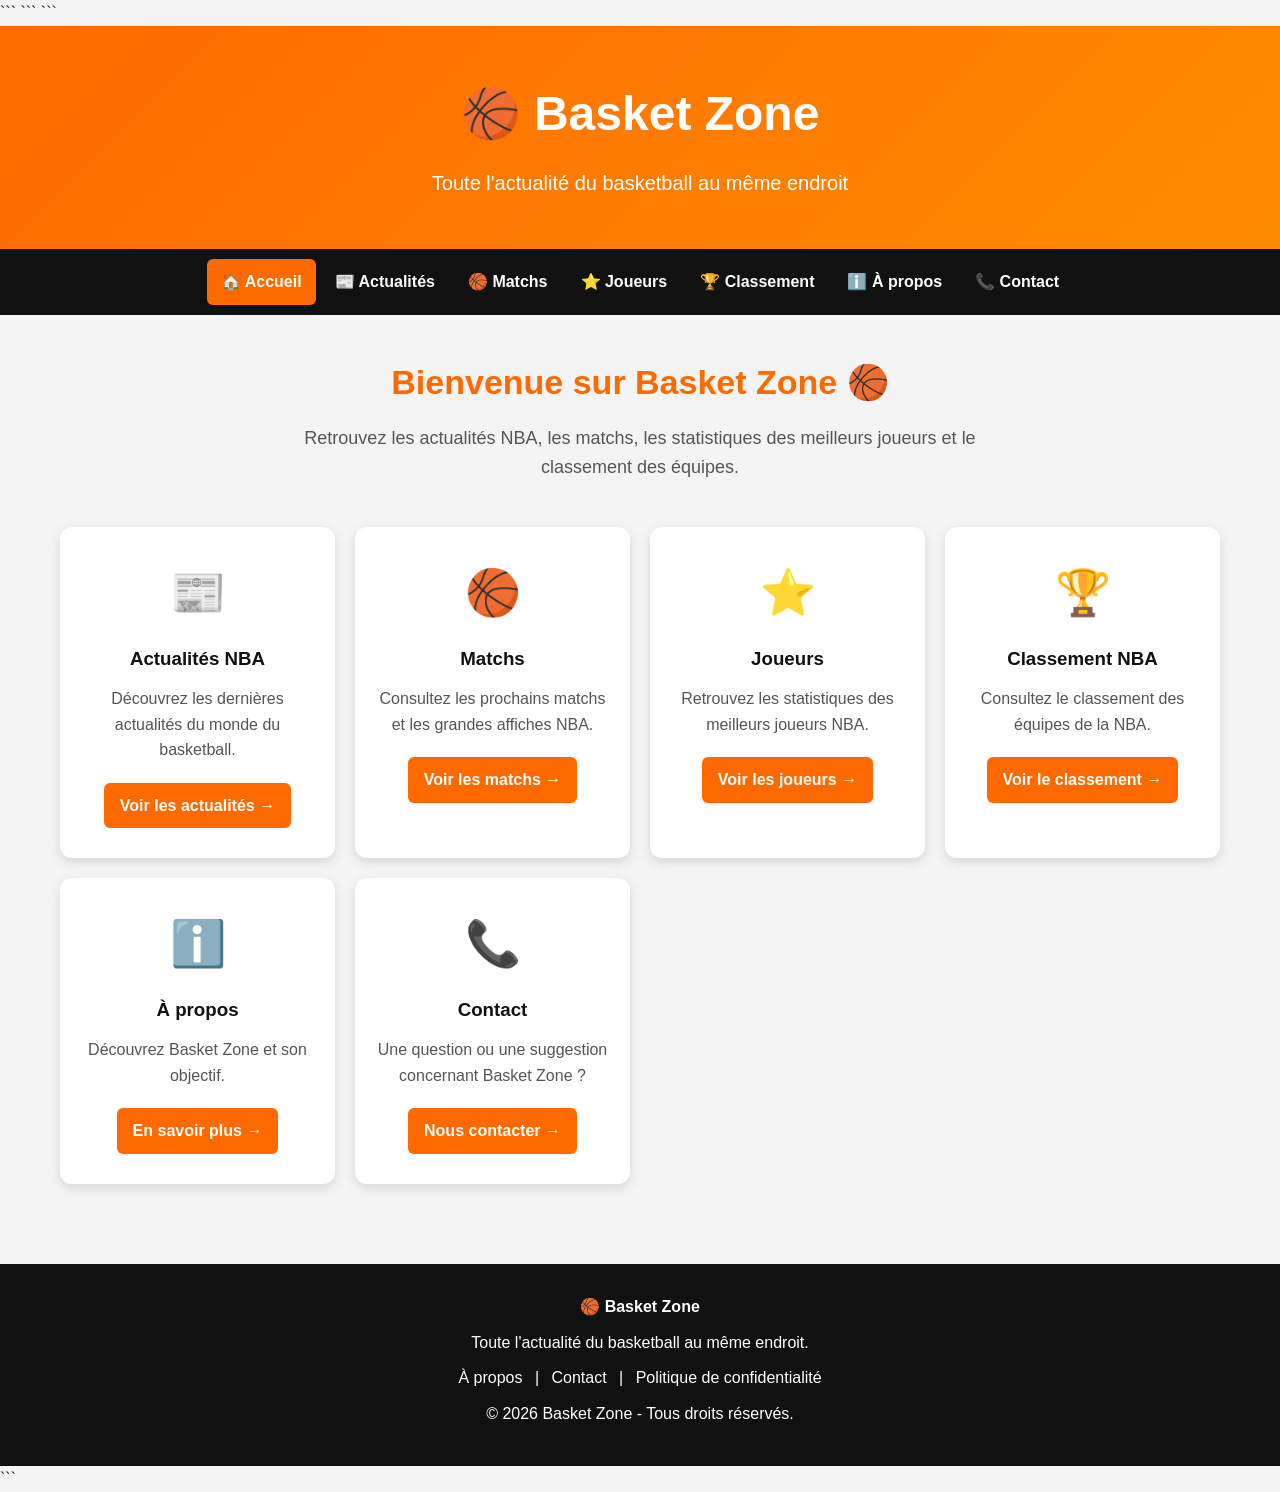
==== commit c1b33914: "Update index.html" ====
--- a/index.html
+++ b/index.html
@@ -9,9 +9,6 @@
 <title>🏀 Basket Zone</title>
 
 <style>
-    /* =========================
-       BASE
-    ========================= */
 
     * {
         box-sizing: border-box;
@@ -30,51 +27,25 @@
         line-height: 1.6;
     }
 
-    a {
-        color: inherit;
-    }
-
-    /* =========================
-       HEADER
-    ========================= */
+    /* HEADER */
 
     header {
         background: linear-gradient(135deg, #ff6a00, #ff8c00);
         color: white;
         text-align: center;
-        padding: 30px 20px;
+        padding: 50px 20px;
     }
 
     header h1 {
-        font-size: 42px;
+        font-size: 48px;
         margin-bottom: 15px;
     }
 
     header p {
-        font-size: 18px;
-    }
-
-    /* =========================
-       RECHERCHE
-    ========================= */
-
-    .search-container {
-        margin: 20px auto 0;
-        max-width: 600px;
-    }
-
-    #searchInput {
-        width: 100%;
-        padding: 14px 18px;
-        border: none;
-        border-radius: 30px;
-        font-size: 16px;
-        outline: none;
-    }
-
-    /* =========================
-       MENU
-    ========================= */
+        font-size: 20px;
+    }
+
+    /* MENU */
 
     nav {
         position: sticky;
@@ -93,328 +64,92 @@
         text-decoration: none;
         padding: 10px 14px;
         border-radius: 6px;
+        font-weight: bold;
         transition: 0.2s;
-        font-weight: bold;
-    }
-
-    nav a:hover {
+    }
+
+    nav a:hover,
+    nav a.active {
         background: #ff6a00;
     }
 
-    /* =========================
-       CONTENU
-    ========================= */
+    /* CONTENU */
 
     main {
         max-width: 1200px;
         margin: auto;
-        padding: 20px;
-    }
-
-    section {
-        margin-bottom: 50px;
-        scroll-margin-top: 75px;
-    }
-
-    .section-title {
+        padding: 40px 20px;
+    }
+
+    .welcome {
         text-align: center;
-        font-size: 30px;
-        margin-bottom: 25px;
+        margin-bottom: 45px;
+    }
+
+    .welcome h2 {
+        font-size: 34px;
         color: #ff6a00;
-    }
-
-    /* =========================
-       ACTUALITÉS
-    ========================= */
-
-    .news-container {
+        margin-bottom: 15px;
+    }
+
+    .welcome p {
+        max-width: 750px;
+        margin: auto;
+        font-size: 18px;
+        color: #555;
+    }
+
+    /* CARTES */
+
+    .home-grid {
         display: grid;
-        grid-template-columns: repeat(auto-fit, minmax(280px, 1fr));
+        grid-template-columns: repeat(auto-fit, minmax(240px, 1fr));
         gap: 20px;
     }
 
-    .news-card {
+    .home-card {
         background: white;
         border-radius: 12px;
-        overflow: hidden;
+        padding: 30px 20px;
+        text-align: center;
         box-shadow: 0 4px 12px rgba(0,0,0,0.12);
         transition: transform 0.2s;
     }
 
-    .news-card:hover {
-        transform: translateY(-5px);
-    }
-
-    .news-card img {
-        width: 100%;
-        height: 190px;
-        object-fit: cover;
-        display: block;
-    }
-
-    .news-content {
-        padding: 18px;
-    }
-
-    .news-content h3 {
-        margin-bottom: 10px;
+    .home-card:hover {
+        transform: translateY(-6px);
+    }
+
+    .home-card .icon {
+        font-size: 45px;
+        margin-bottom: 15px;
+    }
+
+    .home-card h3 {
+        margin-bottom: 12px;
         color: #111;
     }
 
-    .news-content p {
-        margin-bottom: 10px;
+    .home-card p {
         color: #555;
-    }
-
-    .news-date {
-        font-size: 13px;
-        color: #777;
-        margin-bottom: 10px;
-    }
-
-    .news-source {
-        font-size: 13px;
-        font-weight: bold;
-        color: #ff6a00;
-        margin-bottom: 12px;
-    }
-
-    .news-link {
+        margin-bottom: 20px;
+    }
+
+    .home-card a {
         display: inline-block;
         background: #ff6a00;
         color: white;
         text-decoration: none;
-        padding: 9px 13px;
+        padding: 10px 16px;
         border-radius: 6px;
         font-weight: bold;
     }
 
-    .news-link:hover {
+    .home-card a:hover {
         background: #e65c00;
     }
 
-    .refresh-button {
-        display: block;
-        margin: 25px auto 0;
-        padding: 12px 20px;
-        border: none;
-        border-radius: 7px;
-        background: #111;
-        color: white;
-        cursor: pointer;
-        font-weight: bold;
-    }
-
-    .refresh-button:hover {
-        background: #ff6a00;
-    }
-
-    /* =========================
-       MATCHS
-    ========================= */
-
-    .matches-container {
-        display: grid;
-        grid-template-columns: repeat(auto-fit, minmax(280px, 1fr));
-        gap: 20px;
-    }
-
-    .match-card {
-        background: white;
-        padding: 25px;
-        border-radius: 12px;
-        box-shadow: 0 4px 12px rgba(0,0,0,0.12);
-        text-align: center;
-    }
-
-    .match-date {
-        font-weight: bold;
-        color: #ff6a00;
-        margin-bottom: 15px;
-    }
-
-    .teams {
-        display: flex;
-        align-items: center;
-        justify-content: center;
-        gap: 20px;
-    }
-
-    .team {
-        flex: 1;
-    }
-
-    .team img {
-        width: 80px;
-        height: 80px;
-        object-fit: contain;
-        margin-bottom: 10px;
-    }
-
-    .team-name {
-        font-weight: bold;
-    }
-
-    .vs {
-        font-size: 22px;
-        font-weight: bold;
-        color: #ff6a00;
-    }
-
-    /* =========================
-       JOUEURS
-    ========================= */
-
-    .players-container {
-        display: grid;
-        grid-template-columns: repeat(auto-fit, minmax(220px, 1fr));
-        gap: 20px;
-    }
-
-    .player-card {
-        background: white;
-        border-radius: 12px;
-        overflow: hidden;
-        box-shadow: 0 4px 12px rgba(0,0,0,0.12);
-        text-align: center;
-    }
-
-    .player-card img {
-        width: 100%;
-        height: 260px;
-        object-fit: cover;
-        display: block;
-    }
-
-    .player-info {
-        padding: 18px;
-    }
-
-    .player-info h3 {
-        margin-bottom: 8px;
-    }
-
-    .player-team {
-        color: #ff6a00;
-        font-weight: bold;
-        margin-bottom: 12px;
-    }
-
-    .stats {
-        display: flex;
-        justify-content: space-around;
-        gap: 8px;
-    }
-
-    .stat {
-        background: #f1f1f1;
-        border-radius: 8px;
-        padding: 8px;
-        flex: 1;
-    }
-
-    .stat strong {
-        display: block;
-        font-size: 18px;
-    }
-
-    .stat span {
-        font-size: 12px;
-        color: #666;
-    }
-
-    /* =========================
-       CLASSEMENT
-    ========================= */
-
-    .standings-container {
-        display: grid;
-        grid-template-columns: repeat(auto-fit, minmax(350px, 1fr));
-        gap: 25px;
-    }
-
-    .conference {
-        background: white;
-        border-radius: 12px;
-        padding: 20px;
-        box-shadow: 0 4px 12px rgba(0,0,0,0.12);
-        overflow-x: auto;
-    }
-
-    .conference h3 {
-        text-align: center;
-        margin-bottom: 15px;
-        color: #ff6a00;
-    }
-
-    .standings-table {
-        width: 100%;
-        border-collapse: collapse;
-    }
-
-    .standings-table th,
-    .standings-table td {
-        padding: 10px 7px;
-        border-bottom: 1px solid #ddd;
-        text-align: center;
-    }
-
-    .standings-table th {
-        background: #111;
-        color: white;
-    }
-
-    .standings-table img {
-        width: 35px;
-        height: 35px;
-        object-fit: contain;
-        vertical-align: middle;
-        margin-right: 6px;
-    }
-
-    .team-cell {
-        text-align: left !important;
-        white-space: nowrap;
-    }
-
-    /* =========================
-       PAGES PROFESSIONNELLES
-    ========================= */
-
-    .page-card {
-        max-width: 900px;
-        margin: auto;
-        background: white;
-        padding: 30px;
-        border-radius: 12px;
-        box-shadow: 0 4px 12px rgba(0,0,0,0.12);
-    }
-
-    .page-card p {
-        margin-bottom: 15px;
-    }
-
-    .page-card ul {
-        margin: 15px 0 15px 25px;
-    }
-
-    .page-card li {
-        margin-bottom: 8px;
-    }
-
-    .page-card a {
-        color: #ff6a00;
-        font-weight: bold;
-        text-decoration: none;
-    }
-
-    .page-card a:hover {
-        text-decoration: underline;
-    }
-
-    /* =========================
-       FOOTER
-    ========================= */
+    /* FOOTER */
 
     footer {
         background: #111;
@@ -438,18 +173,16 @@
         color: #ff6a00;
     }
 
-    /* =========================
-       MOBILE
-    ========================= */
+    /* MOBILE */
 
     @media (max-width: 600px) {
 
         header h1 {
-            font-size: 32px;
+            font-size: 34px;
         }
 
         header p {
-            font-size: 15px;
+            font-size: 16px;
         }
 
         nav {
@@ -457,31 +190,16 @@
         }
 
         nav a {
-            font-size: 14px;
+            font-size: 13px;
             padding: 8px 10px;
         }
 
-        .section-title {
-            font-size: 25px;
+        .welcome h2 {
+            font-size: 28px;
         }
 
-        .teams {
-            gap: 8px;
-        }
-
-        .team img {
-            width: 60px;
-            height: 60px;
-        }
-
-        .vs {
-            font-size: 18px;
-        }
-
-        .page-card {
-            padding: 20px;
-        }
-    }
+    }
+
 </style>
 ```
 
@@ -490,11 +208,9 @@
 <body>
 
 ```
-<!-- =========================
-     HEADER
-========================= -->
-
-<header id="accueil">
+<!-- HEADER -->
+
+<header>
 
     <h1>🏀 Basket Zone</h1>
 
@@ -502,640 +218,192 @@
         Toute l'actualité du basketball au même endroit
     </p>
 
-    <div class="search-container">
-        <input
-            type="text"
-            id="searchInput"
-            placeholder="🔎 Rechercher un joueur..."
-            autocomplete="off"
-        >
-    </div>
-
 </header>
 
-<!-- =========================
-     MENU
-========================= -->
+
+<!-- MENU -->
 
 <nav>
-    <a href="#accueil">🏠 Accueil</a>
-    <a href="#actualites">📰 Actualités</a>
-    <a href="#matchs">🏀 Matchs</a>
-    <a href="#joueurs">⭐ Joueurs</a>
-    <a href="#classement">🏆 Classement</a>
-    <a href="#apropos">ℹ️ À propos</a>
-    <a href="#contact">📞 Contact</a>
-    <a href="#confidentialite">🔒 Confidentialité</a>
+
+    <a href="index.html" class="active">🏠 Accueil</a>
+
+    <a href="actualites.html">📰 Actualités</a>
+
+    <a href="matchs.html">🏀 Matchs</a>
+
+    <a href="joueurs.html">⭐ Joueurs</a>
+
+    <a href="classement.html">🏆 Classement</a>
+
+    <a href="apropos.html">ℹ️ À propos</a>
+
+    <a href="contact.html">📞 Contact</a>
+
 </nav>
 
+
+<!-- CONTENU -->
+
 <main>
 
-    <!-- =========================
-         ACTUALITÉS
-    ========================= -->
-
-    <section id="actualites">
-
-        <h2 class="section-title">
-            📰 Actualités NBA
+    <section class="welcome">
+
+        <h2>
+            Bienvenue sur Basket Zone 🏀
         </h2>
 
-        <div id="newsContainer" class="news-container">
-            <p>Chargement des actualités...</p>
-        </div>
-
-        <button
-            id="refreshNews"
-            class="refresh-button"
-            type="button"
-        >
-            🔄 Actualiser les actualités
-        </button>
+        <p>
+            Retrouvez les actualités NBA, les matchs,
+            les statistiques des meilleurs joueurs
+            et le classement des équipes.
+        </p>
 
     </section>
 
-    <!-- =========================
-         MATCHS
-    ========================= -->
-
-    <section id="matchs">
-
-        <h2 class="section-title">
-            🏀 Matchs
-        </h2>
-
-        <div class="matches-container">
-
-            <div class="match-card">
-
-                <div class="match-date">
-                    📅 20 octobre 2026
-                </div>
-
-                <div class="teams">
-
-                    <div class="team">
-
-                        <img
-                            src="photos/new-york-knicks_big_square.png"
-                            alt="New York Knicks"
-                        >
-
-                        <div class="team-name">
-                            New York Knicks
-                        </div>
-
-                    </div>
-
-                    <div class="vs">
-                        VS
-                    </div>
-
-                    <div class="team">
-
-                        <img
-                            src="photos/philadelphia-76ers_big_square.png"
-                            alt="Philadelphia 76ers"
-                        >
-
-                        <div class="team-name">
-                            Philadelphia 76ers
-                        </div>
-
-                    </div>
-
-                </div>
-
-            </div>
-
-
-            <div class="match-card">
-
-                <div class="match-date">
-                    📅 20 octobre 2026
-                </div>
-
-                <div class="teams">
-
-                    <div class="team">
-
-                        <img
-                            src="photos/san-antonio-spurs_big_square.png"
-                            alt="San Antonio Spurs"
-                        >
-
-                        <div class="team-name">
-                            San Antonio Spurs
-                        </div>
-
-                    </div>
-
-                    <div class="vs">
-                        VS
-                    </div>
-
-                    <div class="team">
-
-                        <img
-                            src="photos/oklahoma-city-thunder_big_square.png"
-                            alt="Oklahoma City Thunder"
-                        >
-
-                        <div class="team-name">
-                            Oklahoma City Thunder
-                        </div>
-
-                    </div>
-
-                </div>
-
-            </div>
-
-        </div>
+
+    <!-- CARTES -->
+
+    <section class="home-grid">
+
+
+        <div class="home-card">
+
+            <div class="icon">
+                📰
+            </div>
+
+            <h3>
+                Actualités NBA
+            </h3>
+
+            <p>
+                Découvrez les dernières actualités
+                du monde du basketball.
+            </p>
+
+            <a href="actualites.html">
+                Voir les actualités →
+            </a>
+
+        </div>
+
+
+        <div class="home-card">
+
+            <div class="icon">
+                🏀
+            </div>
+
+            <h3>
+                Matchs
+            </h3>
+
+            <p>
+                Consultez les prochains matchs
+                et les grandes affiches NBA.
+            </p>
+
+            <a href="matchs.html">
+                Voir les matchs →
+            </a>
+
+        </div>
+
+
+        <div class="home-card">
+
+            <div class="icon">
+                ⭐
+            </div>
+
+            <h3>
+                Joueurs
+            </h3>
+
+            <p>
+                Retrouvez les statistiques des
+                meilleurs joueurs NBA.
+            </p>
+
+            <a href="joueurs.html">
+                Voir les joueurs →
+            </a>
+
+        </div>
+
+
+        <div class="home-card">
+
+            <div class="icon">
+                🏆
+            </div>
+
+            <h3>
+                Classement NBA
+            </h3>
+
+            <p>
+                Consultez le classement des équipes
+                de la NBA.
+            </p>
+
+            <a href="classement.html">
+                Voir le classement →
+            </a>
+
+        </div>
+
+
+        <div class="home-card">
+
+            <div class="icon">
+                ℹ️
+            </div>
+
+            <h3>
+                À propos
+            </h3>
+
+            <p>
+                Découvrez Basket Zone
+                et son objectif.
+            </p>
+
+            <a href="apropos.html">
+                En savoir plus →
+            </a>
+
+        </div>
+
+
+        <div class="home-card">
+
+            <div class="icon">
+                📞
+            </div>
+
+            <h3>
+                Contact
+            </h3>
+
+            <p>
+                Une question ou une suggestion
+                concernant Basket Zone ?
+            </p>
+
+            <a href="contact.html">
+                Nous contacter →
+            </a>
+
+        </div>
+
 
     </section>
 
-    <!-- =========================
-         BASKETBALL FRANÇAIS
-    ========================= -->
-
-    <section id="france">
-
-        <h2 class="section-title">
-            🇫🇷 Basketball français
-        </h2>
-
-        <div class="page-card">
-
-            <p>
-                Retrouvez bientôt les principales informations
-                concernant le basketball français et la Betclic Élite.
-            </p>
-
-            <p>
-                🏀 Cette partie de Basket Zone sera progressivement
-                développée avec davantage de résultats, matchs et actualités.
-            </p>
-
-        </div>
-
-    </section>
-
-    <!-- =========================
-         JOUEURS
-    ========================= -->
-
-    <section id="joueurs">
-
-        <h2 class="section-title">
-            ⭐ Joueurs
-        </h2>
-
-        <div class="players-container">
-
-            <!-- WEMBANYAMA -->
-
-            <div class="player-card" data-player="wembanyama">
-
-                <img
-                    src="wembanyama.jpg"
-                    alt="Victor Wembanyama"
-                >
-
-                <div class="player-info">
-
-                    <h3>
-                        Victor Wembanyama
-                    </h3>
-
-                    <div class="player-team">
-                        San Antonio Spurs
-                    </div>
-
-                    <div class="stats">
-
-                        <div class="stat">
-                            <strong data-stat="pts">—</strong>
-                            <span>PTS</span>
-                        </div>
-
-                        <div class="stat">
-                            <strong data-stat="reb">—</strong>
-                            <span>REB</span>
-                        </div>
-
-                        <div class="stat">
-                            <strong data-stat="ast">—</strong>
-                            <span>AST</span>
-                        </div>
-
-                    </div>
-
-                </div>
-
-            </div>
-
-
-            <!-- LEBRON -->
-
-            <div class="player-card" data-player="lebron">
-
-                <img
-                    src="lebron.jpg"
-                    alt="LeBron James"
-                >
-
-                <div class="player-info">
-
-                    <h3>
-                        LeBron James
-                    </h3>
-
-                    <div class="player-team">
-                        Philadelphia 76ers
-                    </div>
-
-                    <div class="stats">
-
-                        <div class="stat">
-                            <strong data-stat="pts">—</strong>
-                            <span>PTS</span>
-                        </div>
-
-                        <div class="stat">
-                            <strong data-stat="reb">—</strong>
-                            <span>REB</span>
-                        </div>
-
-                        <div class="stat">
-                            <strong data-stat="ast">—</strong>
-                            <span>AST</span>
-                        </div>
-
-                    </div>
-
-                </div>
-
-            </div>
-
-
-            <!-- CURRY -->
-
-            <div class="player-card" data-player="curry">
-
-                <img
-                    src="curry.jpg"
-                    alt="Stephen Curry"
-                >
-
-                <div class="player-info">
-
-                    <h3>
-                        Stephen Curry
-                    </h3>
-
-                    <div class="player-team">
-                        Golden State Warriors
-                    </div>
-
-                    <div class="stats">
-
-                        <div class="stat">
-                            <strong data-stat="pts">—</strong>
-                            <span>PTS</span>
-                        </div>
-
-                        <div class="stat">
-                            <strong data-stat="reb">—</strong>
-                            <span>REB</span>
-                        </div>
-
-                        <div class="stat">
-                            <strong data-stat="ast">—</strong>
-                            <span>AST</span>
-                        </div>
-
-                    </div>
-
-                </div>
-
-            </div>
-
-
-            <!-- GIANNIS -->
-
-            <div class="player-card" data-player="giannis">
-
-                <img
-                    src="giannis.jpg"
-                    alt="Giannis Antetokounmpo"
-                >
-
-                <div class="player-info">
-
-                    <h3>
-                        Giannis Antetokounmpo
-                    </h3>
-
-                    <div class="player-team">
-                        Milwaukee Bucks
-                    </div>
-
-                    <div class="stats">
-
-                        <div class="stat">
-                            <strong data-stat="pts">—</strong>
-                            <span>PTS</span>
-                        </div>
-
-                        <div class="stat">
-                            <strong data-stat="reb">—</strong>
-                            <span>REB</span>
-                        </div>
-
-                        <div class="stat">
-                            <strong data-stat="ast">—</strong>
-                            <span>AST</span>
-                        </div>
-
-                    </div>
-
-                </div>
-
-            </div>
-
-
-            <!-- SHAI -->
-
-            <div class="player-card" data-player="shai">
-
-                <img
-                    src="shai.jpg"
-                    alt="Shai Gilgeous-Alexander"
-                >
-
-                <div class="player-info">
-
-                    <h3>
-                        Shai Gilgeous-Alexander
-                    </h3>
-
-                    <div class="player-team">
-                        Oklahoma City Thunder
-                    </div>
-
-                    <div class="stats">
-
-                        <div class="stat">
-                            <strong data-stat="pts">—</strong>
-                            <span>PTS</span>
-                        </div>
-
-                        <div class="stat">
-                            <strong data-stat="reb">—</strong>
-                            <span>REB</span>
-                        </div>
-
-                        <div class="stat">
-                            <strong data-stat="ast">—</strong>
-                            <span>AST</span>
-                        </div>
-
-                    </div>
-
-                </div>
-
-            </div>
-
-        </div>
-
-    </section>
-
-    <!-- =========================
-         CLASSEMENT
-    ========================= -->
-
-    <section id="classement">
-
-        <h2 class="section-title">
-            🏆 Classement NBA
-        </h2>
-
-        <div class="standings-container">
-
-            <div class="conference">
-
-                <h3>
-                    🏀 Eastern Conference
-                </h3>
-
-                <div id="eastStandings">
-                    Chargement du classement...
-                </div>
-
-            </div>
-
-
-            <div class="conference">
-
-                <h3>
-                    🏀 Western Conference
-                </h3>
-
-                <div id="westStandings">
-                    Chargement du classement...
-                </div>
-
-            </div>
-
-        </div>
-
-    </section>
-
-    <!-- =========================
-         À PROPOS
-    ========================= -->
-
-    <section id="apropos">
-
-        <h2 class="section-title">
-            ℹ️ À propos
-        </h2>
-
-        <div class="page-card">
-
-            <p>
-                <strong>Basket Zone</strong> est un site consacré
-                à l'univers du basketball.
-            </p>
-
-            <p>
-                Notre objectif est de réunir au même endroit
-                les actualités, les matchs, les joueurs et les
-                classements afin de proposer une expérience simple
-                et agréable aux passionnés de basketball.
-            </p>
-
-            <p>
-                🏀 Basket Zone est actuellement en développement
-                et de nouvelles fonctionnalités pourront être
-                ajoutées progressivement.
-            </p>
-
-            <p>
-                📰 Les actualités sont mises à jour automatiquement
-                grâce au système du site.
-            </p>
-
-            <p>
-                📊 Le classement NBA est également actualisé
-                automatiquement lorsque les données disponibles
-                sont mises à jour.
-            </p>
-
-            <p>
-                ⭐ Les statistiques des joueurs présentés sur le site
-                sont également récupérées automatiquement.
-            </p>
-
-        </div>
-
-    </section>
-
-    <!-- =========================
-         CONTACT
-    ========================= -->
-
-    <section id="contact">
-
-        <h2 class="section-title">
-            📞 Contact
-        </h2>
-
-        <div class="page-card">
-
-            <p>
-                Une question, une suggestion ou un problème
-                concernant Basket Zone ?
-            </p>
-
-            <p>
-                📩 <strong>Email :</strong>
-                <a href="mailto:kouassiemolo@outlook.fr">
-                    kouassiemolo@outlook.fr
-                </a>
-            </p>
-
-            <p>
-                Nous sommes à votre écoute pour améliorer
-                Basket Zone.
-            </p>
-
-        </div>
-
-    </section>
-
-    <!-- =========================
-         POLITIQUE DE CONFIDENTIALITÉ
-    ========================= -->
-
-    <section id="confidentialite">
-
-        <h2 class="section-title">
-            🔒 Politique de confidentialité
-        </h2>
-
-        <div class="page-card">
-
-            <p>
-                <strong>Dernière mise à jour :</strong>
-                septembre 2026
-            </p>
-
-            <p>
-                Basket Zone respecte la vie privée de ses visiteurs
-                et souhaite expliquer de manière simple comment
-                le site utilise les informations.
-            </p>
-
-            <h3>1. Données personnelles</h3>
-
-            <p>
-                Dans sa version actuelle, Basket Zone ne demande
-                pas aux visiteurs de créer un compte et ne collecte
-                pas directement de données personnelles via un
-                formulaire d'inscription.
-            </p>
-
-            <h3>2. Recherche sur le site</h3>
-
-            <p>
-                La fonction de recherche des joueurs fonctionne
-                directement dans le navigateur du visiteur.
-                Elle n'a pas pour objectif de créer un fichier
-                personnel sur les utilisateurs.
-            </p>
-
-            <h3>3. Actualités</h3>
-
-            <p>
-                Les actualités affichées sur Basket Zone peuvent
-                contenir des liens permettant de consulter les
-                articles sur leurs sites d'origine.
-            </p>
-
-            <p>
-                Lorsque vous quittez Basket Zone en cliquant sur
-                un lien externe, vous êtes soumis aux règles de
-                confidentialité du site externe concerné.
-            </p>
-
-            <h3>4. Cookies</h3>
-
-            <p>
-                La version actuelle du site ne met pas en place
-                directement de système de compte ou de cookies
-                destinés à suivre personnellement les visiteurs.
-            </p>
-
-            <h3>5. Évolution du site</h3>
-
-            <p>
-                Si Basket Zone ajoute à l'avenir des publicités,
-                des statistiques de fréquentation, des comptes
-                utilisateurs, des formulaires ou d'autres services
-                nécessitant des données personnelles, cette
-                politique devra être mise à jour.
-            </p>
-
-            <h3>6. Contact</h3>
-
-            <p>
-                Pour toute question concernant cette politique
-                ou Basket Zone, vous pouvez nous contacter à :
-            </p>
-
-            <p>
-                📩
-                <a href="mailto:kouassiemolo@outlook.fr">
-                    kouassiemolo@outlook.fr
-                </a>
-            </p>
-
-            <p>
-                Cette page fournit une information générale et
-                ne constitue pas un avis juridique.
-            </p>
-
-        </div>
-
-    </section>
-
 </main>
 
-<!-- =========================
-     FOOTER
-========================= -->
+
+<!-- FOOTER -->
 
 <footer>
 
@@ -1148,13 +416,23 @@
     </p>
 
     <p>
-        <a href="#apropos">À propos</a>
+
+        <a href="apropos.html">
+            À propos
+        </a>
+
         |
-        <a href="#contact">Contact</a>
+
+        <a href="contact.html">
+            Contact
+        </a>
+
         |
-        <a href="#confidentialite">
+
+        <a href="confidentialite.html">
             Politique de confidentialité
         </a>
+
     </p>
 
     <p>
@@ -1162,711 +440,6 @@
     </p>
 
 </footer>
-
-
-<!-- =========================
-     JAVASCRIPT
-========================= -->
-
-<script>
-
-    /* =========================
-       RECHERCHE JOUEURS
-    ========================= */
-
-    const searchInput =
-        document.getElementById("searchInput");
-
-    searchInput.addEventListener("input", function () {
-
-        const search =
-            this.value.toLowerCase().trim();
-
-        const players =
-            document.querySelectorAll(".player-card");
-
-        players.forEach(function (player) {
-
-            const text =
-                player.textContent.toLowerCase();
-
-            if (text.includes(search)) {
-                player.style.display = "";
-            } else {
-                player.style.display = "none";
-            }
-
-        });
-
-    });
-
-
-    /* =========================
-       SÉCURITÉ IMAGES
-    ========================= */
-
-    function safeImageURL(url) {
-
-        if (!url || typeof url !== "string") {
-            return "";
-        }
-
-        if (
-            url.startsWith("http://") ||
-            url.startsWith("https://") ||
-            url.startsWith("photos/") ||
-            url.startsWith("/")
-        ) {
-            return url;
-        }
-
-        return "";
-    }
-
-
-    /* =========================
-       PROTECTION HTML
-    ========================= */
-
-    function escapeHTML(value) {
-
-        if (value === null || value === undefined) {
-            return "";
-        }
-
-        return String(value)
-            .replace(/&/g, "&amp;")
-            .replace(/</g, "&lt;")
-            .replace(/>/g, "&gt;")
-            .replace(/"/g, "&quot;")
-            .replace(/'/g, "&#039;");
-    }
-
-
-    /* =========================
-       DATE
-    ========================= */
-
-    function formatDate(dateValue) {
-
-        if (!dateValue) {
-            return "";
-        }
-
-        const date =
-            new Date(dateValue);
-
-        if (Number.isNaN(date.getTime())) {
-            return escapeHTML(dateValue);
-        }
-
-        return date.toLocaleDateString(
-            "fr-FR",
-            {
-                day: "2-digit",
-                month: "2-digit",
-                year: "numeric"
-            }
-        );
-    }
-
-
-    /* =========================
-       ACTUALITÉS
-    ========================= */
-
-    async function loadNews() {
-
-        const container =
-            document.getElementById("newsContainer");
-
-        container.innerHTML =
-            "<p>Chargement des actualités...</p>";
-
-        try {
-
-            const response =
-                await fetch(
-                    "news.json?t=" + Date.now()
-                );
-
-            if (!response.ok) {
-                throw new Error(
-                    "Impossible de charger news.json"
-                );
-            }
-
-            const data =
-                await response.json();
-
-            const articles =
-                Array.isArray(data.articles)
-                    ? data.articles
-                    : [];
-
-            if (articles.length === 0) {
-
-                container.innerHTML =
-                    "<p>Aucune actualité disponible pour le moment.</p>";
-
-                return;
-            }
-
-            container.innerHTML = "";
-
-            articles.forEach(function (article) {
-
-                const title =
-                    escapeHTML(
-                        article.title ||
-                        "Actualité NBA"
-                    );
-
-                const description =
-                    escapeHTML(
-                        article.description ||
-                        ""
-                    );
-
-                const date =
-                    formatDate(
-                        article.date ||
-                        article.pubDate ||
-                        article.published
-                    );
-
-                const source =
-                    escapeHTML(
-                        article.source ||
-                        "NBA.com"
-                    );
-
-                const link =
-                    typeof article.link === "string"
-                        ? article.link
-                        : "#";
-
-                const image =
-                    safeImageURL(
-                        article.image ||
-                        article.thumbnail ||
-                        ""
-                    );
-
-                const card =
-                    document.createElement("article");
-
-                card.className =
-                    "news-card";
-
-                let imageHTML = "";
-
-                if (image) {
-
-                    imageHTML = `
-                        <img
-                            src="${escapeHTML(image)}"
-                            alt="${title}"
-                            loading="lazy"
-                        >
-                    `;
-
-                }
-
-                card.innerHTML = `
-
-                    ${imageHTML}
-
-                    <div class="news-content">
-
-                        <h3>
-                            ${title}
-                        </h3>
-
-                        ${
-                            date
-                            ? `
-                                <div class="news-date">
-                                    📅 ${date}
-                                </div>
-                              `
-                            : ""
-                        }
-
-                        <div class="news-source">
-                            📰 ${source}
-                        </div>
-
-                        ${
-                            description
-                            ? `
-                                <p>
-                                    ${description}
-                                </p>
-                              `
-                            : ""
-                        }
-
-                        ${
-                            link !== "#"
-                            ? `
-                                <a
-                                    class="news-link"
-                                    href="${escapeHTML(link)}"
-                                    target="_blank"
-                                    rel="noopener noreferrer"
-                                >
-                                    Lire l'article →
-                                </a>
-                              `
-                            : ""
-                        }
-
-                    </div>
-                `;
-
-                container.appendChild(card);
-
-            });
-
-        } catch (error) {
-
-            console.error(
-                "Erreur actualités :",
-                error
-            );
-
-            container.innerHTML = `
-                <p>
-                    ❌ Impossible de charger les actualités
-                    pour le moment.
-                </p>
-            `;
-        }
-    }
-
-
-    /* =========================
-       BOUTON ACTUALISATION
-    ========================= */
-
-    document
-        .getElementById("refreshNews")
-        .addEventListener(
-            "click",
-            loadNews
-        );
-
-
-    /* =========================
-       STATISTIQUES DES JOUEURS
-    ========================= */
-
-    async function loadPlayerStats() {
-
-        try {
-
-            const response =
-                await fetch(
-                    "player-stats.json?t=" + Date.now()
-                );
-
-            if (!response.ok) {
-                throw new Error(
-                    "Impossible de charger player-stats.json"
-                );
-            }
-
-            const data =
-                await response.json();
-
-            const playersData =
-                data.players || {};
-
-            document
-                .querySelectorAll(".player-card[data-player]")
-                .forEach(function (card) {
-
-                    const playerId =
-                        card.dataset.player;
-
-                    const player =
-                        playersData[playerId];
-
-                    if (!player) {
-                        return;
-                    }
-
-                    const pts =
-                        player.pts;
-
-                    const reb =
-                        player.reb;
-
-                    const ast =
-                        player.ast;
-
-                    const ptsElement =
-                        card.querySelector(
-                            '[data-stat="pts"]'
-                        );
-
-                    const rebElement =
-                        card.querySelector(
-                            '[data-stat="reb"]'
-                        );
-
-                    const astElement =
-                        card.querySelector(
-                            '[data-stat="ast"]'
-                        );
-
-                    if (ptsElement) {
-                        ptsElement.textContent =
-                            pts !== null &&
-                            pts !== undefined
-                                ? pts
-                                : "—";
-                    }
-
-                    if (rebElement) {
-                        rebElement.textContent =
-                            reb !== null &&
-                            reb !== undefined
-                                ? reb
-                                : "—";
-                    }
-
-                    if (astElement) {
-                        astElement.textContent =
-                            ast !== null &&
-                            ast !== undefined
-                                ? ast
-                                : "—";
-                    }
-
-                });
-
-            console.log(
-                "✅ Statistiques joueurs chargées.",
-                data.updated_at || ""
-            );
-
-        } catch (error) {
-
-            console.error(
-                "Erreur statistiques joueurs :",
-                error
-            );
-
-        }
-    }
-
-
-    /* =========================
-       LOGOS NBA
-    ========================= */
-
-    const teamLogos = {
-
-        "Atlanta Hawks":
-            "photos/atlanta-hawks_big_square.png",
-
-        "Boston Celtics":
-            "photos/boston-celtics_big_square.png",
-
-        "Brooklyn Nets":
-            "photos/brooklyn-nets_big_square.png",
-
-        "Charlotte Hornets":
-            "photos/charlotte-hornets_big_square.png",
-
-        "Chicago Bulls":
-            "photos/chicago-bulls_big_square.png",
-
-        "Cleveland Cavaliers":
-            "photos/cleveland-cavaliers_big_square.png",
-
-        "Dallas Mavericks":
-            "photos/dallas-mavericks_big_square.png",
-
-        "Denver Nuggets":
-            "photos/denver-nuggets_big_square.png",
-
-        "Detroit Pistons":
-            "photos/detroit-pistons_big_square.png",
-
-        "Golden State Warriors":
-            "photos/golden-state-warriors_big_square.png",
-
-        "Houston Rockets":
-            "photos/houston-rockets_big_square.png",
-
-        "Indiana Pacers":
-            "photos/indiana-pacers_big_square.png",
-
-        "LA Clippers":
-            "photos/la-clippers_big_square.png",
-
-        "Los Angeles Clippers":
-            "photos/la-clippers_big_square.png",
-
-        "Los Angeles Lakers":
-            "photos/los-angeles-lakers_big_square.png",
-
-        "Memphis Grizzlies":
-            "photos/memphis-grizzlies_big_square.png",
-
-        "Miami Heat":
-            "photos/miami-heat_big_square.png",
-
-        "Milwaukee Bucks":
-            "photos/milwaukee-bucks_big_square.png",
-
-        "Minnesota Timberwolves":
-            "photos/minnesota-timberwolves_big_square.png",
-
-        "New Orleans Pelicans":
-            "photos/new-orleans-pelicans_big_square.png",
-
-        "New York Knicks":
-            "photos/new-york-knicks_big_square.png",
-
-        "Oklahoma City Thunder":
-            "photos/oklahoma-city-thunder_big_square.png",
-
-        "Orlando Magic":
-            "photos/orlando-magic_big_square.png",
-
-        "Philadelphia 76ers":
-            "photos/philadelphia-76ers_big_square.png",
-
-        "Phoenix Suns":
-            "photos/phoenix-suns_big_square.png",
-
-        "Portland Trail Blazers":
-            "photos/portland-trail-blazers_big_square.png",
-
-        "Sacramento Kings":
-            "photos/sacramento-kings_big_square.png",
-
-        "San Antonio Spurs":
-            "photos/san-antonio-spurs_big_square.png",
-
-        "Toronto Raptors":
-            "photos/toronto-raptors_big_square.png",
-
-        "Utah Jazz":
-            "photos/utah-jazz_big_square.png",
-
-        "Washington Wizards":
-            "photos/washington-wizards_big_square.png"
-    };
-
-
-    /* =========================
-       CLASSEMENT NBA
-    ========================= */
-
-    async function loadStandings() {
-
-        const east =
-            document.getElementById(
-                "eastStandings"
-            );
-
-        const west =
-            document.getElementById(
-                "westStandings"
-            );
-
-        try {
-
-            const response =
-                await fetch(
-                    "standings.json?t=" + Date.now()
-                );
-
-            if (!response.ok) {
-                throw new Error(
-                    "Impossible de charger standings.json"
-                );
-            }
-
-            const data =
-                await response.json();
-
-            function renderConference(
-                teams,
-                container
-            ) {
-
-                if (!Array.isArray(teams) ||
-                    teams.length === 0) {
-
-                    container.innerHTML =
-                        "<p>Aucun classement disponible.</p>";
-
-                    return;
-                }
-
-                let html = `
-
-                    <table class="standings-table">
-
-                        <thead>
-
-                            <tr>
-                                <th>#</th>
-                                <th>Équipe</th>
-                                <th>V</th>
-                                <th>D</th>
-                                <th>%</th>
-                            </tr>
-
-                        </thead>
-
-                        <tbody>
-                `;
-
-                teams.forEach(function (team, index) {
-
-                    const name =
-                        team.team ||
-                        team.name ||
-                        team.TeamName ||
-                        "Équipe";
-
-                    const wins =
-                        team.wins ??
-                        team.W ??
-                        "-";
-
-                    const losses =
-                        team.losses ??
-                        team.L ??
-                        "-";
-
-                    const pct =
-                        team.pct ??
-                        team.win_pct ??
-                        team.WinPct ??
-                        "-";
-
-                    const logo =
-                        teamLogos[name] || "";
-
-                    html += `
-
-                        <tr>
-
-                            <td>
-                                ${index + 1}
-                            </td>
-
-                            <td class="team-cell">
-
-                                ${
-                                    logo
-                                    ? `
-                                        <img
-                                            src="${logo}"
-                                            alt="${escapeHTML(name)}"
-                                            loading="lazy"
-                                        >
-                                      `
-                                    : ""
-                                }
-
-                                ${escapeHTML(name)}
-
-                            </td>
-
-                            <td>
-                                ${escapeHTML(wins)}
-                            </td>
-
-                            <td>
-                                ${escapeHTML(losses)}
-                            </td>
-
-                            <td>
-                                ${escapeHTML(pct)}
-                            </td>
-
-                        </tr>
-                    `;
-
-                });
-
-                html += `
-                        </tbody>
-                    </table>
-                `;
-
-                container.innerHTML =
-                    html;
-            }
-
-
-            renderConference(
-                data.east,
-                east
-            );
-
-            renderConference(
-                data.west,
-                west
-            );
-
-        } catch (error) {
-
-            console.error(
-                "Erreur classement :",
-                error
-            );
-
-            east.innerHTML =
-                "<p>❌ Impossible de charger le classement.</p>";
-
-            west.innerHTML =
-                "<p>❌ Impossible de charger le classement.</p>";
-        }
-    }
-
-
-    /* =========================
-       CHARGEMENT INITIAL
-    ========================= */
-
-    loadNews();
-
-    loadPlayerStats();
-
-    loadStandings();
-
-
-    /* =========================
-       ACTUALISATION AUTOMATIQUE
-       TOUTES LES 5 MINUTES
-    ========================= */
-
-    setInterval(
-        loadNews,
-        5 * 60 * 1000
-    );
-
-    setInterval(
-        loadPlayerStats,
-        5 * 60 * 1000
-    );
-
-    setInterval(
-        loadStandings,
-        5 * 60 * 1000
-    );
-
-</script>
 ```
 
 </body>
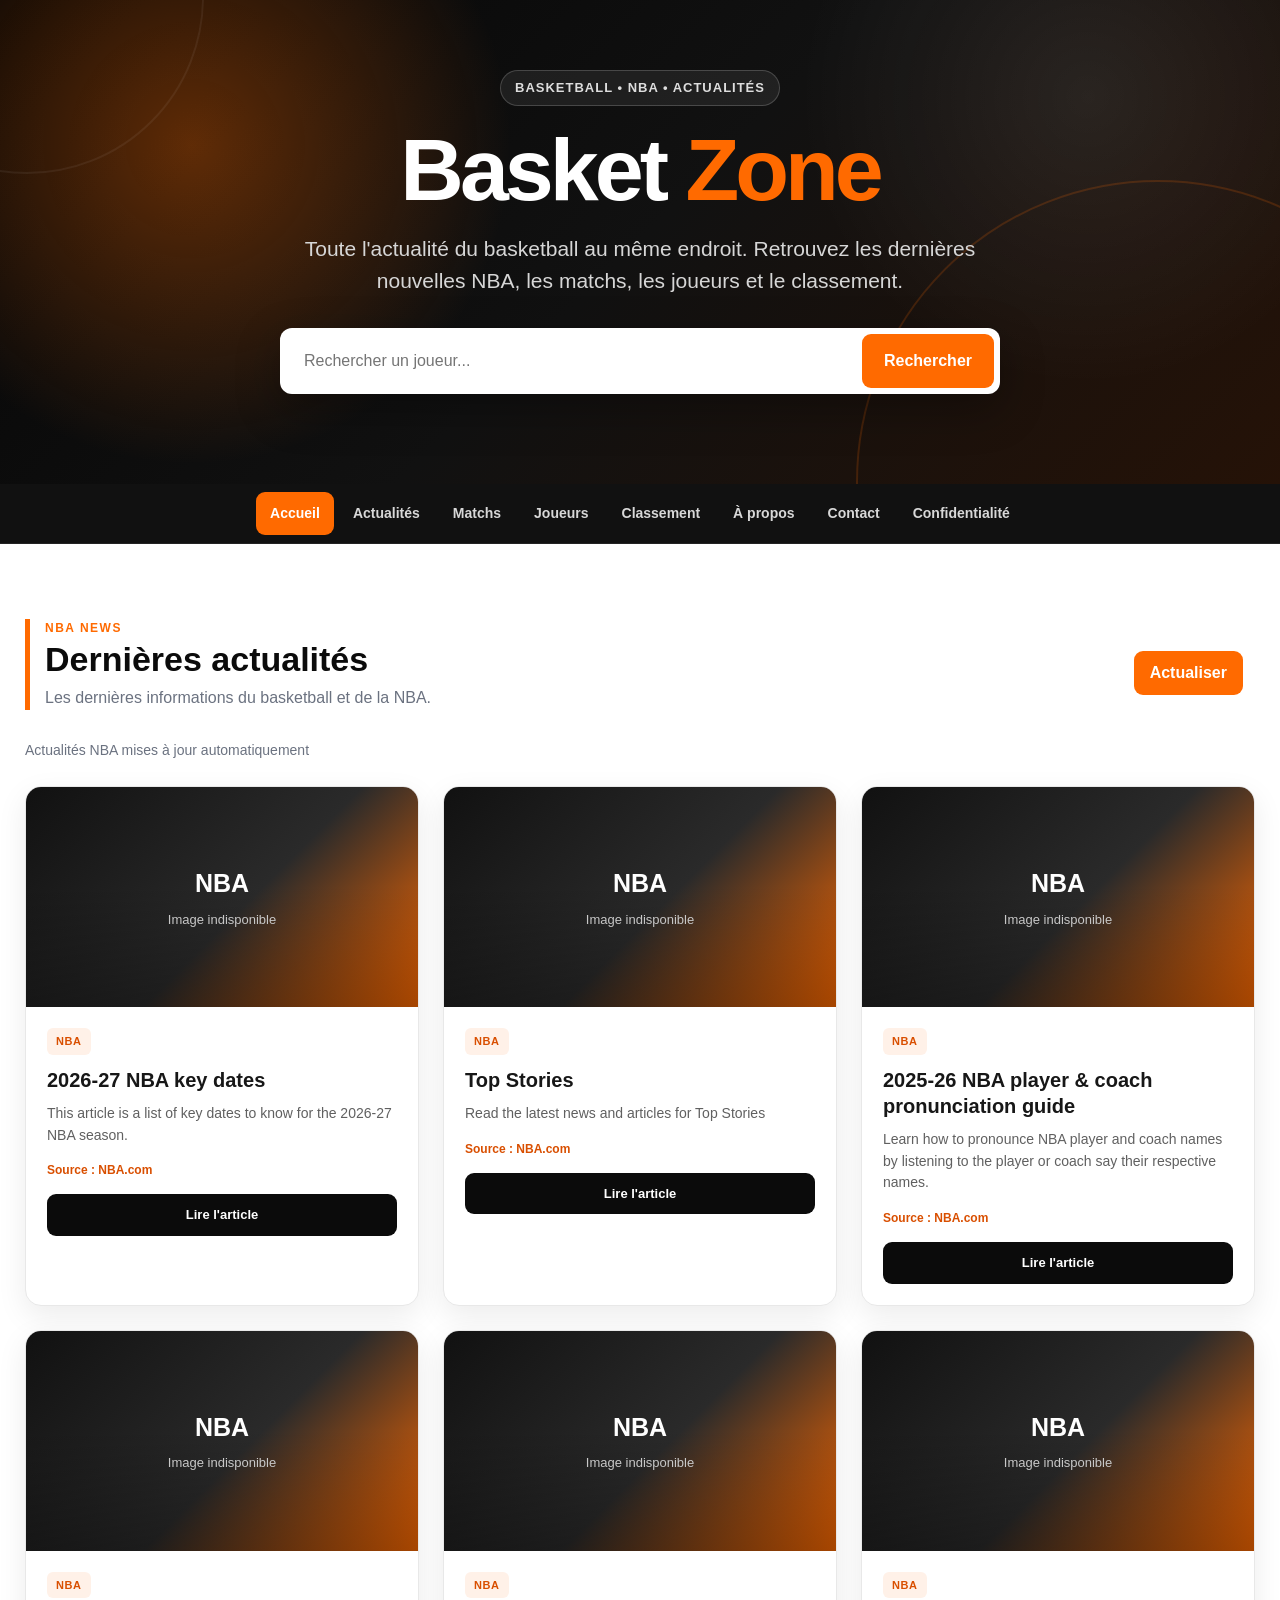
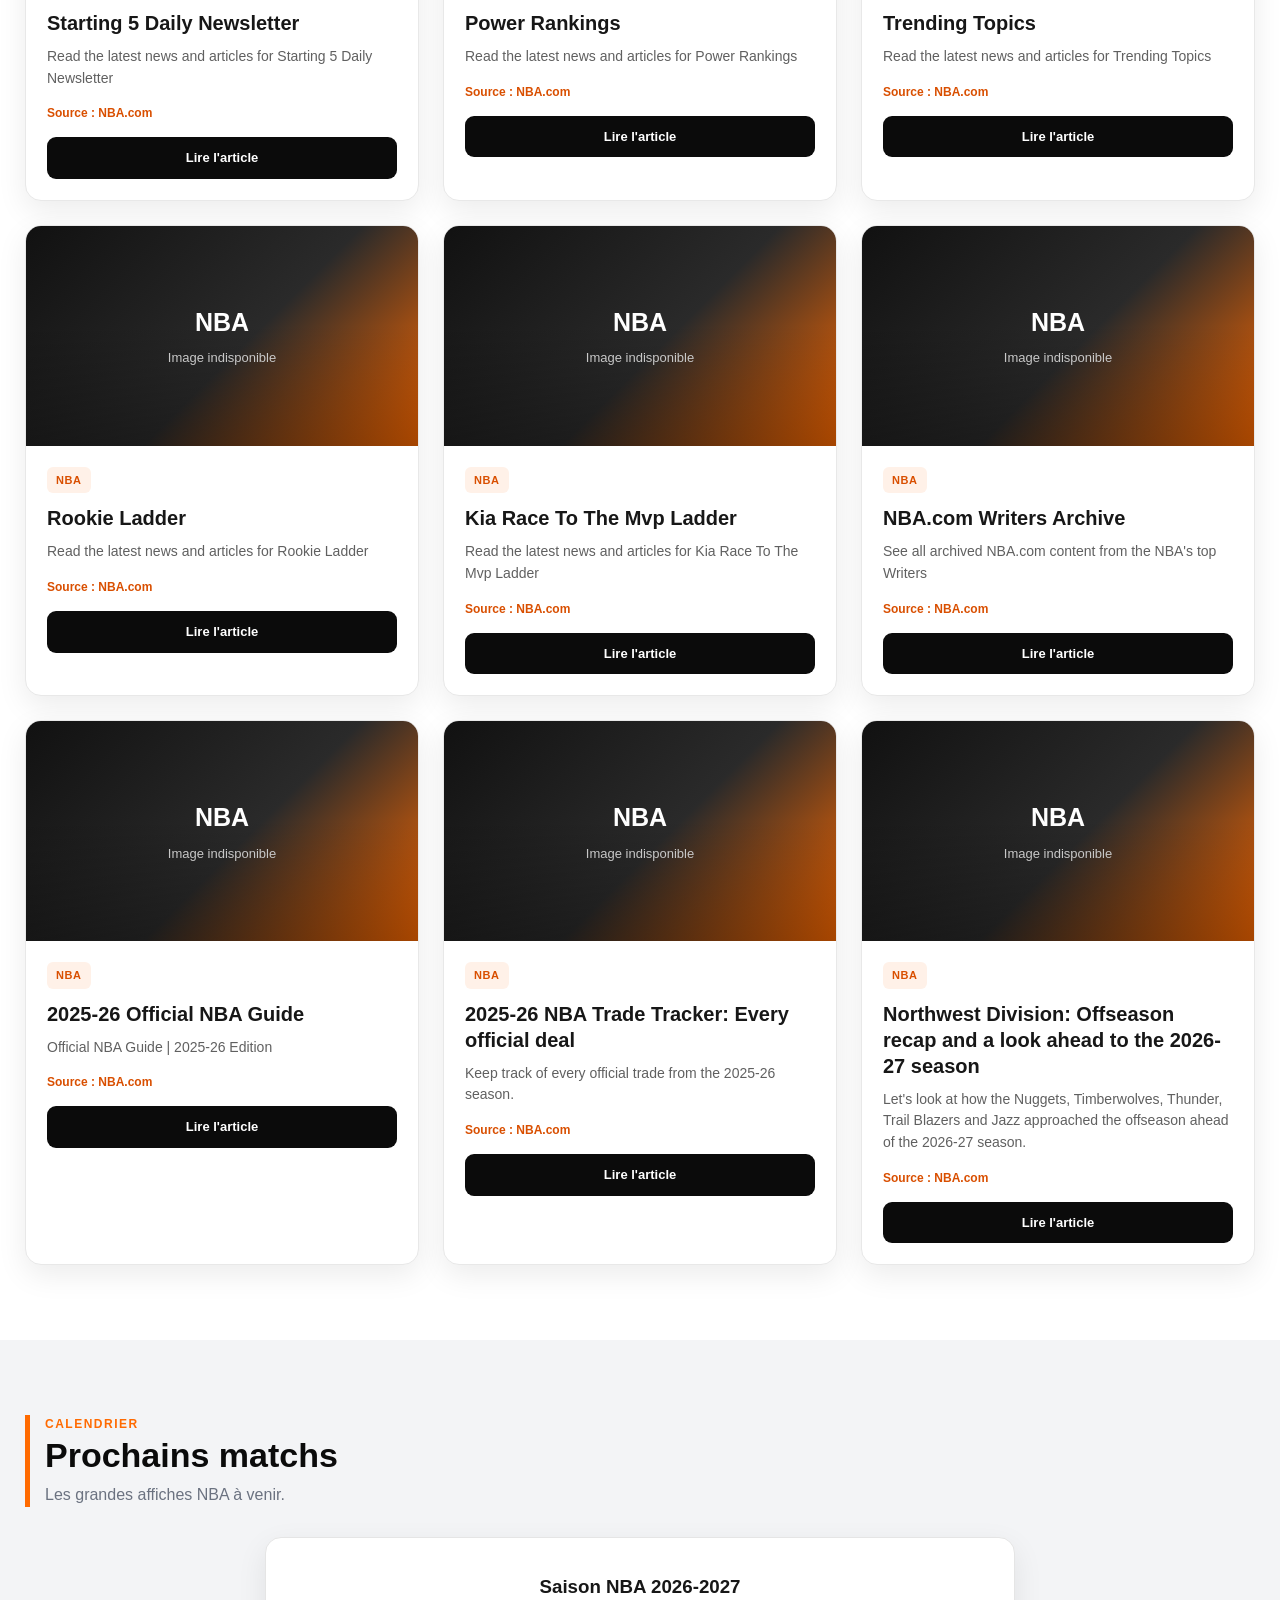
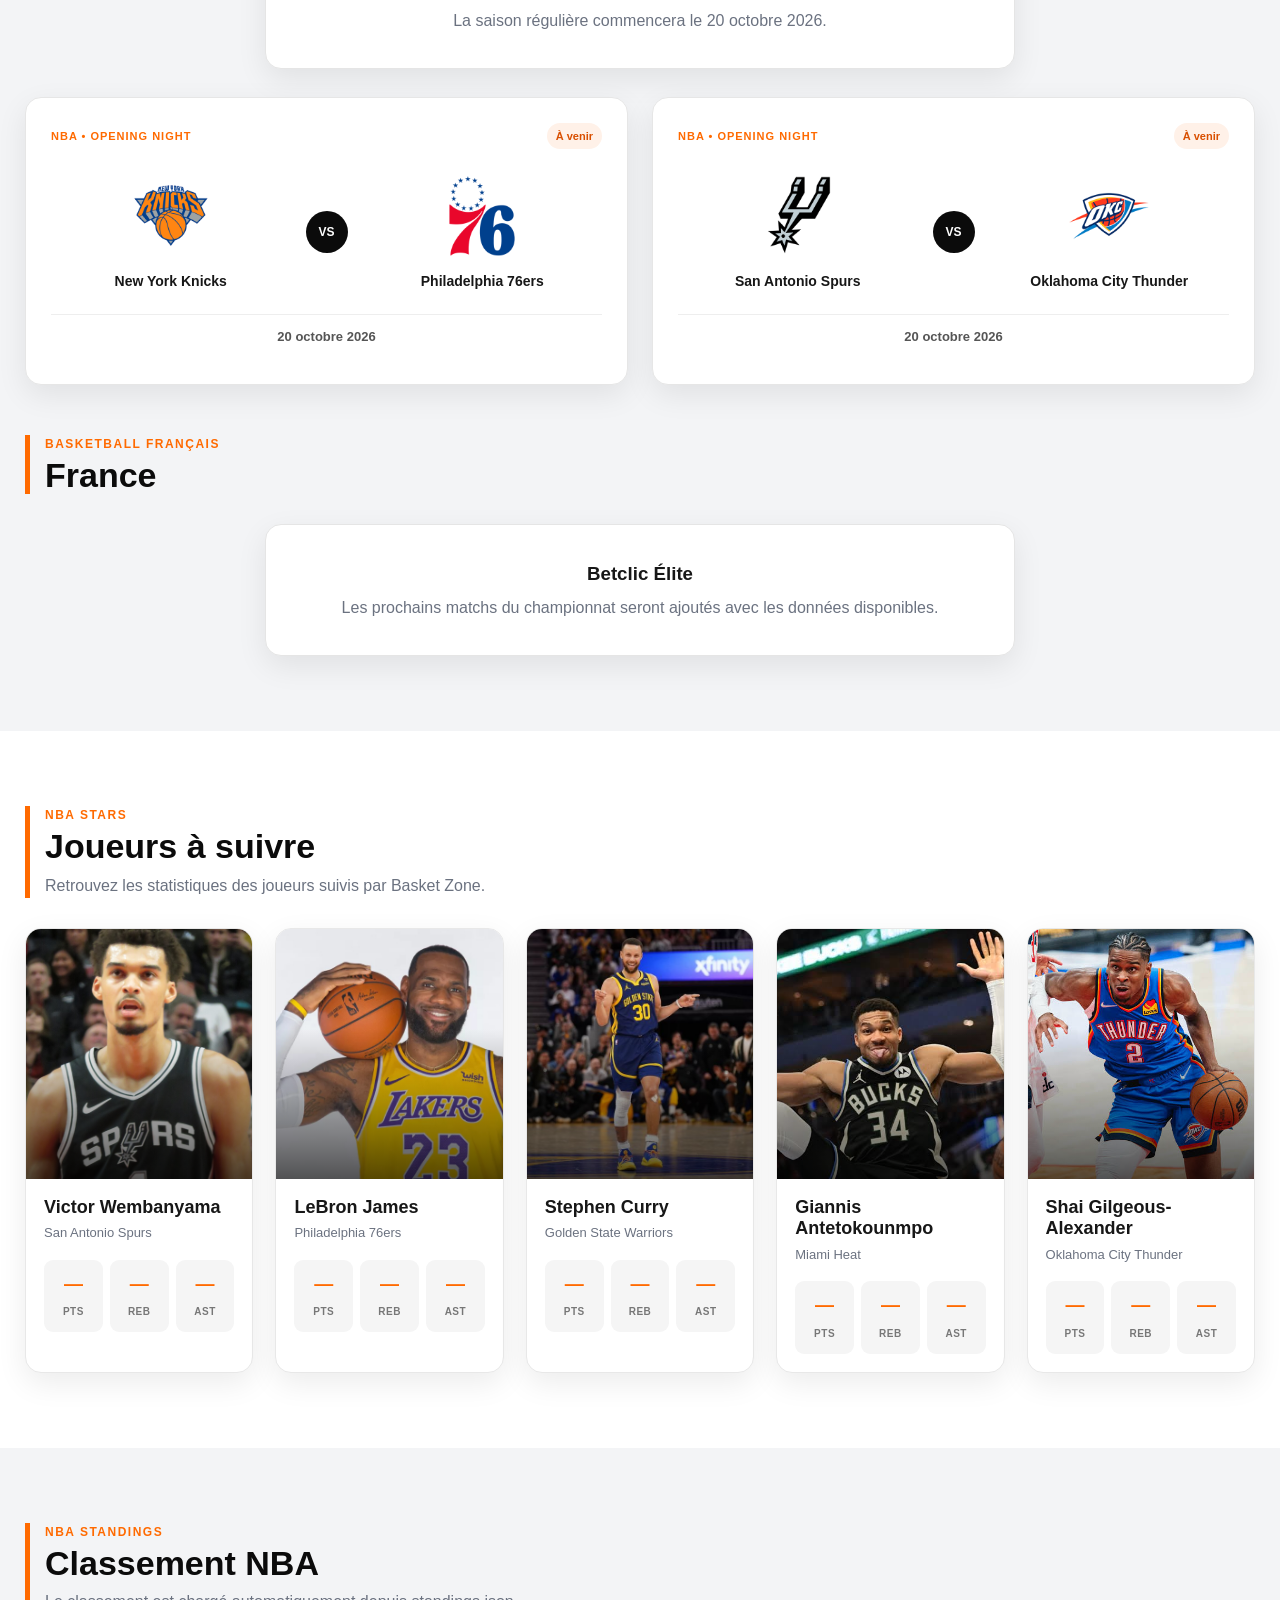
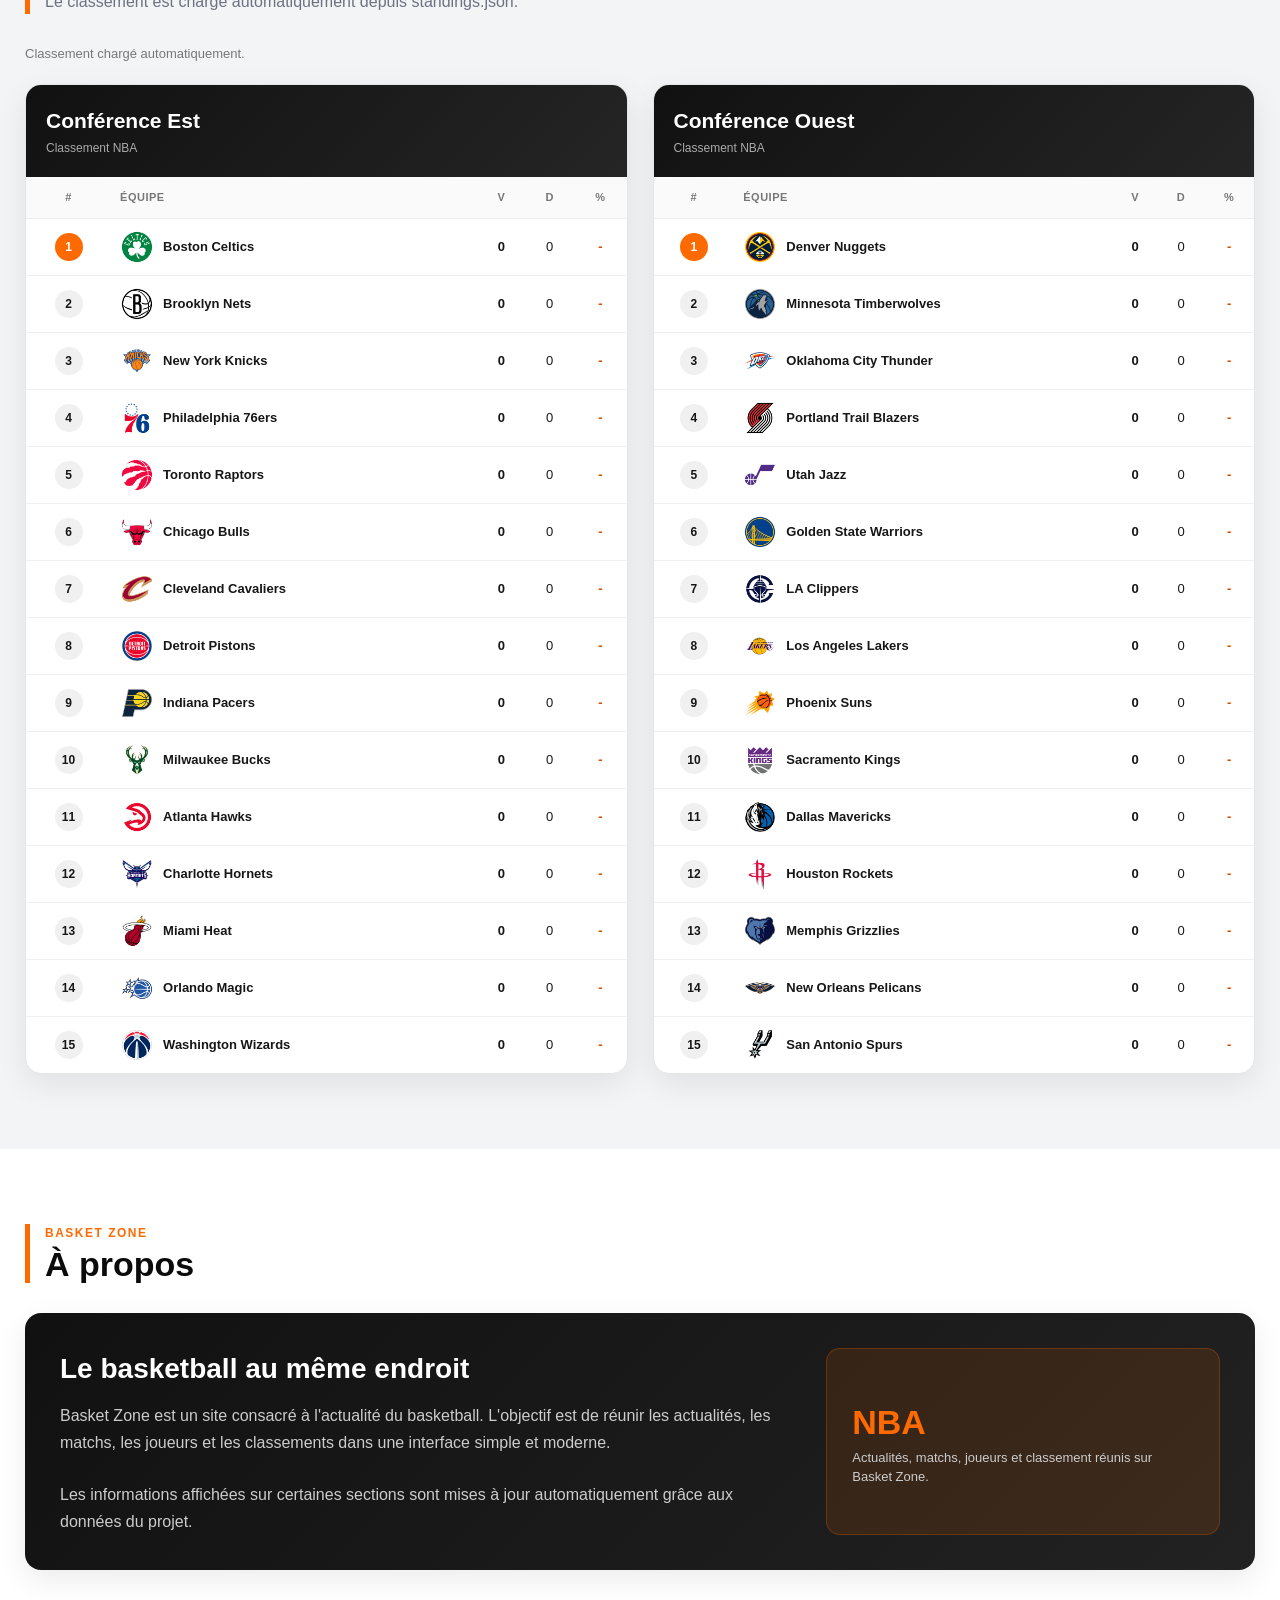
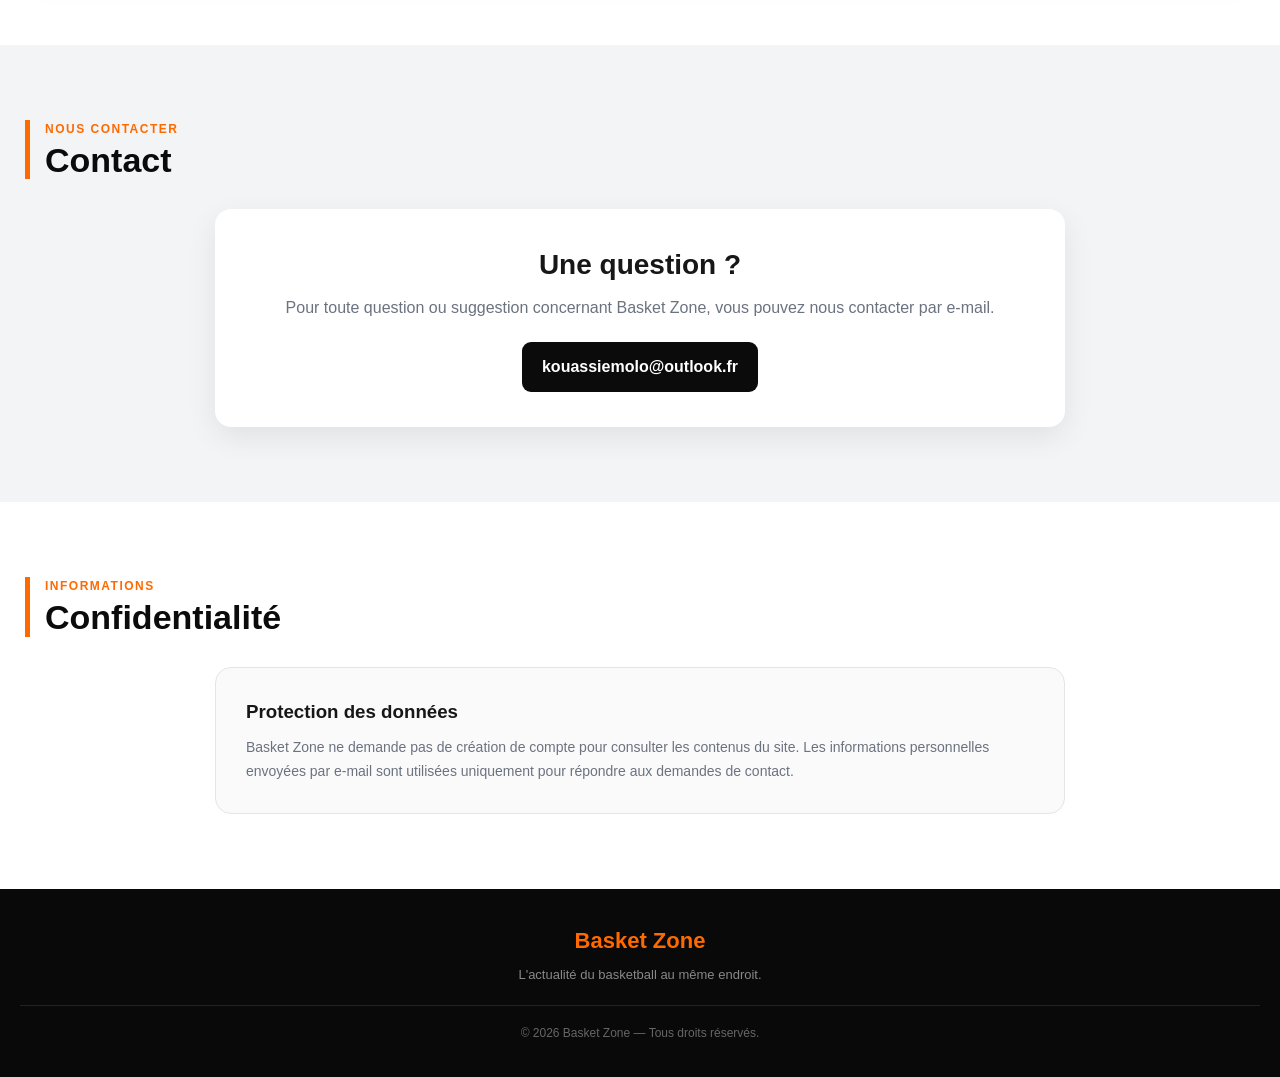
==== commit 232efef8: "Update index.html" ====
--- a/index.html
+++ b/index.html
@@ -1,446 +1,3642 @@
 <!DOCTYPE html>
-
 <html lang="fr">
+
 <head>
     <meta charset="UTF-8">
-    <meta name="viewport" content="width=device-width, initial-scale=1.0">
-
-```
-<title>🏀 Basket Zone</title>
-
-<style>
-
-    * {
-        box-sizing: border-box;
-        margin: 0;
-        padding: 0;
-    }
-
-    html {
-        scroll-behavior: smooth;
-    }
-
-    body {
-        font-family: Arial, Helvetica, sans-serif;
-        background: #f4f4f4;
-        color: #222;
-        line-height: 1.6;
-    }
-
-    /* HEADER */
-
-    header {
-        background: linear-gradient(135deg, #ff6a00, #ff8c00);
-        color: white;
-        text-align: center;
-        padding: 50px 20px;
-    }
-
-    header h1 {
-        font-size: 48px;
-        margin-bottom: 15px;
-    }
-
-    header p {
-        font-size: 20px;
-    }
-
-    /* MENU */
-
-    nav {
-        position: sticky;
-        top: 0;
-        z-index: 1000;
-        background: #111;
-        display: flex;
-        justify-content: center;
-        flex-wrap: wrap;
-        gap: 5px;
-        padding: 10px;
-    }
-
-    nav a {
-        color: white;
-        text-decoration: none;
-        padding: 10px 14px;
-        border-radius: 6px;
-        font-weight: bold;
-        transition: 0.2s;
-    }
-
-    nav a:hover,
-    nav a.active {
-        background: #ff6a00;
-    }
-
-    /* CONTENU */
-
-    main {
-        max-width: 1200px;
-        margin: auto;
-        padding: 40px 20px;
-    }
-
-    .welcome {
-        text-align: center;
-        margin-bottom: 45px;
-    }
-
-    .welcome h2 {
-        font-size: 34px;
-        color: #ff6a00;
-        margin-bottom: 15px;
-    }
-
-    .welcome p {
-        max-width: 750px;
-        margin: auto;
-        font-size: 18px;
-        color: #555;
-    }
-
-    /* CARTES */
-
-    .home-grid {
-        display: grid;
-        grid-template-columns: repeat(auto-fit, minmax(240px, 1fr));
-        gap: 20px;
-    }
-
-    .home-card {
-        background: white;
-        border-radius: 12px;
-        padding: 30px 20px;
-        text-align: center;
-        box-shadow: 0 4px 12px rgba(0,0,0,0.12);
-        transition: transform 0.2s;
-    }
-
-    .home-card:hover {
-        transform: translateY(-6px);
-    }
-
-    .home-card .icon {
-        font-size: 45px;
-        margin-bottom: 15px;
-    }
-
-    .home-card h3 {
-        margin-bottom: 12px;
-        color: #111;
-    }
-
-    .home-card p {
-        color: #555;
-        margin-bottom: 20px;
-    }
-
-    .home-card a {
-        display: inline-block;
-        background: #ff6a00;
-        color: white;
-        text-decoration: none;
-        padding: 10px 16px;
-        border-radius: 6px;
-        font-weight: bold;
-    }
-
-    .home-card a:hover {
-        background: #e65c00;
-    }
-
-    /* FOOTER */
-
-    footer {
-        background: #111;
-        color: white;
-        text-align: center;
-        padding: 30px 20px;
-        margin-top: 40px;
-    }
-
-    footer p {
-        margin-bottom: 10px;
-    }
-
-    footer a {
-        color: white;
-        text-decoration: none;
-        margin: 0 8px;
-    }
-
-    footer a:hover {
-        color: #ff6a00;
-    }
-
-    /* MOBILE */
-
-    @media (max-width: 600px) {
-
-        header h1 {
+
+    <meta
+        name="viewport"
+        content="width=device-width, initial-scale=1.0"
+    >
+
+    <meta
+        name="description"
+        content="Basket Zone - Actualités NBA, matchs, joueurs et classement NBA."
+    >
+
+    <title>Basket Zone | Actualités NBA</title>
+
+    <style>
+
+        /* =========================================================
+           RESET
+        ========================================================= */
+
+        * {
+            box-sizing: border-box;
+            margin: 0;
+            padding: 0;
+        }
+
+        html {
+            scroll-behavior: smooth;
+            scroll-padding-top: 75px;
+        }
+
+        body {
+            font-family:
+                Arial,
+                Helvetica,
+                sans-serif;
+
+            background: #f3f4f6;
+            color: #171717;
+            line-height: 1.5;
+        }
+
+        img {
+            max-width: 100%;
+        }
+
+        button,
+        input {
+            font: inherit;
+        }
+
+        a {
+            color: inherit;
+        }
+
+
+        /* =========================================================
+           COULEURS
+        ========================================================= */
+
+        :root {
+            --orange: #ff6a00;
+            --orange-dark: #d94f00;
+            --orange-light: #fff1e8;
+
+            --black: #0b0b0b;
+            --dark: #151515;
+            --dark-2: #202020;
+
+            --white: #ffffff;
+            --gray: #6b7280;
+            --light-gray: #e5e7eb;
+            --background: #f3f4f6;
+
+            --shadow:
+                0 10px 30px rgba(0, 0, 0, 0.08);
+
+            --shadow-hover:
+                0 18px 40px rgba(0, 0, 0, 0.14);
+
+            --radius: 16px;
+        }
+
+
+        /* =========================================================
+           HEADER / HERO
+        ========================================================= */
+
+        header {
+            position: relative;
+            min-height: 480px;
+
+            display: flex;
+            flex-direction: column;
+            justify-content: center;
+            align-items: center;
+
+            text-align: center;
+
+            color: white;
+
+            padding: 70px 20px 90px;
+
+            overflow: hidden;
+
+            background:
+                radial-gradient(
+                    circle at 15% 30%,
+                    rgba(255, 106, 0, 0.35),
+                    transparent 28%
+                ),
+                radial-gradient(
+                    circle at 85% 20%,
+                    rgba(255, 255, 255, 0.08),
+                    transparent 25%
+                ),
+                linear-gradient(
+                    135deg,
+                    #050505 0%,
+                    #111111 50%,
+                    #251207 100%
+                );
+        }
+
+        /*
+          Décoration du terrain de basket
+        */
+
+        header::before {
+            content: "";
+
+            position: absolute;
+
+            width: 600px;
+            height: 600px;
+
+            border: 2px solid rgba(255, 106, 0, 0.18);
+            border-radius: 50%;
+
+            right: -180px;
+            bottom: -300px;
+
+            pointer-events: none;
+        }
+
+        header::after {
+            content: "";
+
+            position: absolute;
+
+            width: 350px;
+            height: 350px;
+
+            border: 2px solid rgba(255, 255, 255, 0.06);
+            border-radius: 50%;
+
+            left: -150px;
+            top: -180px;
+
+            pointer-events: none;
+        }
+
+        .hero-content {
+            position: relative;
+            z-index: 2;
+
+            width: 100%;
+            max-width: 1050px;
+        }
+
+        .hero-badge {
+            display: inline-flex;
+            align-items: center;
+            gap: 8px;
+
+            padding: 7px 14px;
+
+            margin-bottom: 22px;
+
+            border: 1px solid rgba(255,255,255,0.18);
+            border-radius: 999px;
+
+            background: rgba(255,255,255,0.07);
+
+            color: #ddd;
+
+            font-size: 13px;
+            font-weight: 700;
+
+            text-transform: uppercase;
+            letter-spacing: 1px;
+        }
+
+        .hero-title {
+            font-size: clamp(48px, 8vw, 88px);
+
+            line-height: 0.95;
+
+            font-weight: 900;
+
+            letter-spacing: -4px;
+
+            margin-bottom: 22px;
+        }
+
+        .hero-title span {
+            color: var(--orange);
+        }
+
+        .hero-subtitle {
+            max-width: 700px;
+
+            margin: 0 auto 32px;
+
+            color: #d6d6d6;
+
+            font-size: clamp(17px, 2vw, 21px);
+        }
+
+        .hero-search {
+            width: 100%;
+            max-width: 720px;
+
+            margin: 0 auto;
+
+            display: flex;
+
+            padding: 6px;
+
+            border-radius: 12px;
+
+            background: white;
+
+            box-shadow:
+                0 15px 45px rgba(0,0,0,0.3);
+        }
+
+        #searchInput {
+            flex: 1;
+
+            min-width: 0;
+
+            border: none;
+            outline: none;
+
+            padding: 15px 18px;
+
+            color: #222;
+
+            background: transparent;
+
+            font-size: 16px;
+        }
+
+        #searchButton {
+            border: none;
+            border-radius: 9px;
+
+            padding: 0 22px;
+
+            background: var(--orange);
+            color: white;
+
+            font-weight: 700;
+
+            cursor: pointer;
+
+            transition:
+                background 0.2s,
+                transform 0.2s;
+        }
+
+        #searchButton:hover {
+            background: var(--orange-dark);
+            transform: translateY(-1px);
+        }
+
+
+        /* =========================================================
+           NAVIGATION
+        ========================================================= */
+
+        nav {
+            position: sticky;
+            top: 0;
+            z-index: 1000;
+
+            display: flex;
+            justify-content: center;
+            align-items: center;
+
+            gap: 5px;
+
+            padding: 8px 15px;
+
+            background: rgba(10,10,10,0.97);
+
+            border-bottom:
+                1px solid rgba(255,255,255,0.08);
+
+            backdrop-filter: blur(12px);
+
+            overflow-x: auto;
+        }
+
+        nav a {
+            white-space: nowrap;
+
+            padding: 11px 14px;
+
+            border-radius: 9px;
+
+            color: #d8d8d8;
+
+            text-decoration: none;
+
+            font-size: 14px;
+            font-weight: 700;
+
+            transition:
+                background 0.2s,
+                color 0.2s;
+        }
+
+        nav a:hover {
+            color: white;
+            background: rgba(255,255,255,0.08);
+        }
+
+        nav a.active {
+            background: var(--orange);
+            color: white;
+        }
+
+
+        /* =========================================================
+           GENERAL
+        ========================================================= */
+
+        section {
+            width: 100%;
+
+            max-width: 1280px;
+
+            margin: 0 auto;
+
+            padding:
+                75px 25px;
+        }
+
+        .section-heading {
+            display: flex;
+
+            justify-content: space-between;
+            align-items: flex-end;
+
+            gap: 20px;
+
+            margin-bottom: 30px;
+        }
+
+        .section-heading-left {
+            border-left: 5px solid var(--orange);
+
+            padding-left: 15px;
+        }
+
+        .section-label {
+            color: var(--orange);
+
+            font-size: 12px;
+            font-weight: 800;
+
+            letter-spacing: 1.5px;
+            text-transform: uppercase;
+
+            margin-bottom: 4px;
+        }
+
+        .section-title {
             font-size: 34px;
-        }
-
-        header p {
-            font-size: 16px;
-        }
-
-        nav {
-            position: static;
-        }
-
-        nav a {
+
+            line-height: 1.1;
+
+            font-weight: 900;
+
+            color: var(--black);
+        }
+
+        .section-description {
+            color: var(--gray);
+
+            max-width: 650px;
+
+            margin-top: 8px;
+        }
+
+
+        /* =========================================================
+           ACTUALITÉS
+        ========================================================= */
+
+        #actualites {
+            background: white;
+
+            max-width: none;
+
+            padding-left: max(25px, calc((100% - 1230px) / 2));
+            padding-right: max(25px, calc((100% - 1230px) / 2));
+        }
+
+        .news-toolbar {
+            display: flex;
+
+            align-items: center;
+            gap: 12px;
+
+            margin-bottom: 15px;
+        }
+
+        #manual-news-refresh {
+            border: none;
+
+            padding: 10px 16px;
+
+            border-radius: 9px;
+
+            background: var(--orange);
+            color: white;
+
+            font-weight: 700;
+
+            cursor: pointer;
+        }
+
+        #manual-news-refresh:hover {
+            background: var(--orange-dark);
+        }
+
+        #manual-news-refresh:disabled {
+            opacity: 0.55;
+            cursor: wait;
+        }
+
+        #news-refresh-status {
+            color: var(--gray);
             font-size: 13px;
-            padding: 8px 10px;
-        }
-
-        .welcome h2 {
+        }
+
+        .news-status {
+            color: var(--gray);
+
+            margin-bottom: 25px;
+
+            font-size: 14px;
+        }
+
+        .news-container {
+            display: grid;
+
+            grid-template-columns:
+                repeat(
+                    auto-fit,
+                    minmax(290px, 1fr)
+                );
+
+            gap: 24px;
+        }
+
+        .news-card {
+            display: flex;
+            flex-direction: column;
+
+            overflow: hidden;
+
+            background: white;
+
+            border:
+                1px solid #e8e8e8;
+
+            border-radius: var(--radius);
+
+            box-shadow: var(--shadow);
+
+            transition:
+                transform 0.25s,
+                box-shadow 0.25s;
+        }
+
+        .news-card:hover {
+            transform: translateY(-6px);
+
+            box-shadow: var(--shadow-hover);
+        }
+
+        .news-image {
+            position: relative;
+
+            width: 100%;
+            height: 220px;
+
+            overflow: hidden;
+
+            background:
+                linear-gradient(
+                    135deg,
+                    #111,
+                    #2a2a2a
+                );
+        }
+
+        .news-image img {
+            width: 100%;
+            height: 100%;
+
+            object-fit: cover;
+
+            display: block;
+
+            transition:
+                transform 0.45s;
+        }
+
+        .news-card:hover .news-image img {
+            transform: scale(1.05);
+        }
+
+        .news-image::after {
+            content: "";
+
+            position: absolute;
+
+            inset: 0;
+
+            background:
+                linear-gradient(
+                    to top,
+                    rgba(0,0,0,0.35),
+                    transparent 55%
+                );
+
+            pointer-events: none;
+        }
+
+        .news-image-placeholder {
+            width: 100%;
+            height: 100%;
+
+            display: flex;
+
+            flex-direction: column;
+
+            justify-content: center;
+            align-items: center;
+
+            gap: 7px;
+
+            color: white;
+
+            background:
+                linear-gradient(
+                    135deg,
+                    #111,
+                    #2a2a2a 55%,
+                    var(--orange)
+                );
+        }
+
+        .news-image-placeholder strong {
+            font-size: 25px;
+        }
+
+        .news-image-placeholder span {
+            color: #ddd;
+            font-size: 13px;
+        }
+
+        .news-content {
+            display: flex;
+            flex-direction: column;
+
+            flex: 1;
+
+            padding: 21px;
+        }
+
+        .news-category {
+            align-self: flex-start;
+
+            padding: 5px 9px;
+
+            margin-bottom: 12px;
+
+            border-radius: 6px;
+
+            background: var(--orange-light);
+
+            color: var(--orange-dark);
+
+            font-size: 11px;
+            font-weight: 800;
+
+            text-transform: uppercase;
+            letter-spacing: 0.6px;
+        }
+
+        .news-card h3 {
+            margin-bottom: 10px;
+
+            font-size: 20px;
+            line-height: 1.3;
+        }
+
+        .news-card p {
+            color: #606060;
+
+            font-size: 14px;
+
+            line-height: 1.55;
+
+            margin-bottom: 15px;
+        }
+
+        .news-date {
+            color: #888;
+
+            font-size: 12px;
+
+            margin-top: auto;
+
+            margin-bottom: 5px;
+        }
+
+        .news-source {
+            color: var(--orange-dark);
+
+            font-size: 12px;
+            font-weight: 700;
+
+            margin-bottom: 15px;
+        }
+
+        .news-link {
+            display: inline-flex;
+
+            align-items: center;
+            justify-content: center;
+
+            width: 100%;
+
+            padding: 11px;
+
+            border-radius: 9px;
+
+            background: var(--black);
+            color: white;
+
+            text-decoration: none;
+
+            font-size: 13px;
+            font-weight: 700;
+
+            transition:
+                background 0.2s;
+        }
+
+        .news-link:hover {
+            background: var(--orange);
+        }
+
+        .news-error {
+            grid-column: 1 / -1;
+
+            padding: 35px;
+
+            border-radius: var(--radius);
+
+            background: #f7f7f7;
+
+            text-align: center;
+
+            color: var(--gray);
+        }
+
+
+        /* =========================================================
+           MATCHS
+        ========================================================= */
+
+        #matchs {
+            background: var(--background);
+        }
+
+        .matches-container {
+            display: grid;
+
+            grid-template-columns:
+                repeat(
+                    auto-fit,
+                    minmax(330px, 1fr)
+                );
+
+            gap: 24px;
+        }
+
+        .match-card {
+            position: relative;
+
+            overflow: hidden;
+
+            padding: 25px;
+
+            border:
+                1px solid #e6e6e6;
+
+            border-radius: var(--radius);
+
+            background: white;
+
+            box-shadow: var(--shadow);
+
+            transition:
+                transform 0.25s,
+                box-shadow 0.25s;
+        }
+
+        .match-card:hover {
+            transform: translateY(-5px);
+            box-shadow: var(--shadow-hover);
+        }
+
+        .match-card-top {
+            display: flex;
+
+            justify-content: space-between;
+            align-items: center;
+
+            margin-bottom: 22px;
+        }
+
+        .match-league {
+            color: var(--orange);
+
+            font-size: 11px;
+            font-weight: 800;
+
+            text-transform: uppercase;
+            letter-spacing: 1px;
+        }
+
+        .match-status {
+            padding: 5px 9px;
+
+            border-radius: 999px;
+
+            background: #f1f1f1;
+
+            color: #555;
+
+            font-size: 11px;
+            font-weight: 700;
+        }
+
+        .match-status.upcoming {
+            background: var(--orange-light);
+            color: var(--orange-dark);
+        }
+
+        .teams {
+            display: grid;
+
+            grid-template-columns:
+                1fr
+                auto
+                1fr;
+
+            align-items: center;
+
+            gap: 15px;
+        }
+
+        .team {
+            display: flex;
+
+            flex-direction: column;
+
+            align-items: center;
+
+            text-align: center;
+
+            font-size: 14px;
+            font-weight: 800;
+        }
+
+        .match-team-logo {
+            width: 90px;
+            height: 90px;
+
+            object-fit: contain;
+
+            margin-bottom: 10px;
+        }
+
+        .vs {
+            width: 42px;
+            height: 42px;
+
+            display: flex;
+
+            justify-content: center;
+            align-items: center;
+
+            border-radius: 50%;
+
+            background: var(--black);
+            color: white;
+
+            font-size: 12px;
+            font-weight: 900;
+        }
+
+        .match-date {
+            display: flex;
+
+            justify-content: center;
+            align-items: center;
+
+            margin-top: 22px;
+
+            padding: 12px;
+
+            border-top:
+                1px solid #eee;
+
+            color: #555;
+
+            font-size: 13px;
+            font-weight: 700;
+        }
+
+        .no-game {
+            max-width: 750px;
+
+            margin: 0 auto;
+
+            padding: 35px;
+
+            border:
+                1px solid #e5e5e5;
+
+            border-radius: var(--radius);
+
+            background: white;
+
+            box-shadow: var(--shadow);
+
+            text-align: center;
+        }
+
+        .no-game h3 {
+            margin-bottom: 8px;
+        }
+
+        .no-game p {
+            color: var(--gray);
+        }
+
+
+        /* =========================================================
+           JOUEURS
+        ========================================================= */
+
+        #joueurs {
+            background: white;
+
+            max-width: none;
+
+            padding-left: max(25px, calc((100% - 1230px) / 2));
+            padding-right: max(25px, calc((100% - 1230px) / 2));
+        }
+
+        .players-container {
+            display: grid;
+
+            grid-template-columns:
+                repeat(
+                    auto-fit,
+                    minmax(210px, 1fr)
+                );
+
+            gap: 22px;
+        }
+
+        .player-card {
+            position: relative;
+
+            overflow: hidden;
+
+            background: white;
+
+            border:
+                1px solid #e8e8e8;
+
+            border-radius: var(--radius);
+
+            box-shadow: var(--shadow);
+
+            transition:
+                transform 0.25s,
+                box-shadow 0.25s;
+        }
+
+        .player-card:hover {
+            transform: translateY(-7px);
+
+            box-shadow: var(--shadow-hover);
+        }
+
+        .player-photo {
+            position: relative;
+
+            width: 100%;
+            height: 250px;
+
+            overflow: hidden;
+
+            background:
+                linear-gradient(
+                    145deg,
+                    #191919,
+                    #333
+                );
+        }
+
+        .player-photo::after {
+            content: "";
+
+            position: absolute;
+
+            inset: 0;
+
+            background:
+                linear-gradient(
+                    to top,
+                    rgba(0,0,0,0.65),
+                    transparent 60%
+                );
+        }
+
+        .player-photo img {
+            width: 100%;
+            height: 100%;
+
+            object-fit: cover;
+
+            display: block;
+
+            transition:
+                transform 0.45s;
+        }
+
+        .player-card:hover .player-photo img {
+            transform: scale(1.04);
+        }
+
+        .player-content {
+            padding: 18px;
+        }
+
+        .player-card h3 {
+            font-size: 18px;
+
+            line-height: 1.2;
+
+            margin-bottom: 5px;
+        }
+
+        .team-name {
+            color: var(--gray);
+
+            font-size: 13px;
+
+            margin-bottom: 17px;
+        }
+
+        .stats {
+            display: grid;
+
+            grid-template-columns:
+                repeat(3, 1fr);
+
+            gap: 7px;
+        }
+
+        .stat {
+            padding: 10px 4px;
+
+            border-radius: 9px;
+
+            background: #f5f5f5;
+
+            text-align: center;
+        }
+
+        .stat strong {
+            display: block;
+
+            color: var(--orange);
+
+            font-size: 19px;
+        }
+
+        .stat span {
+            color: #777;
+
+            font-size: 10px;
+            font-weight: 800;
+
+            letter-spacing: 0.5px;
+        }
+
+
+        /* =========================================================
+           CLASSEMENT
+        ========================================================= */
+
+        #classement {
+            background: var(--background);
+
+            max-width: none;
+
+            padding-left: max(25px, calc((100% - 1230px) / 2));
+            padding-right: max(25px, calc((100% - 1230px) / 2));
+        }
+
+        .standings-container {
+            display: grid;
+
+            grid-template-columns:
+                repeat(2, minmax(0, 1fr));
+
+            gap: 25px;
+        }
+
+        .conference-card {
+            overflow: hidden;
+
+            border:
+                1px solid #e5e5e5;
+
+            border-radius: var(--radius);
+
+            background: white;
+
+            box-shadow: var(--shadow);
+        }
+
+        .conference-header {
+            padding: 20px;
+
+            background:
+                linear-gradient(
+                    135deg,
+                    #111,
+                    #252525
+                );
+
+            color: white;
+        }
+
+        .conference-header h3 {
+            font-size: 21px;
+        }
+
+        .conference-header p {
+            color: #aaa;
+
+            font-size: 12px;
+
+            margin-top: 3px;
+        }
+
+        .table-wrapper {
+            overflow-x: auto;
+        }
+
+        .standings-table {
+            width: 100%;
+
+            border-collapse: collapse;
+        }
+
+        .standings-table th {
+            padding: 12px 9px;
+
+            background: #fafafa;
+
+            border-bottom:
+                1px solid #eee;
+
+            color: #777;
+
+            font-size: 11px;
+
+            text-transform: uppercase;
+
+            letter-spacing: 0.5px;
+
+            text-align: center;
+        }
+
+        .standings-table th:nth-child(2) {
+            text-align: left;
+        }
+
+        .standings-table td {
+            padding: 11px 9px;
+
+            border-bottom:
+                1px solid #f0f0f0;
+
+            font-size: 13px;
+
+            text-align: center;
+        }
+
+        .standings-table tbody tr {
+            transition:
+                background 0.2s;
+        }
+
+        .standings-table tbody tr:hover {
+            background: #fff7f1;
+        }
+
+        .standings-table tbody tr:last-child td {
+            border-bottom: none;
+        }
+
+        .rank-number {
+            display: inline-flex;
+
+            width: 28px;
+            height: 28px;
+
+            align-items: center;
+            justify-content: center;
+
+            border-radius: 50%;
+
+            background: #f0f0f0;
+
+            font-size: 12px;
+            font-weight: 800;
+        }
+
+        .rank-number.first {
+            background: var(--orange);
+            color: white;
+        }
+
+        .team-cell {
+            display: flex;
+
+            align-items: center;
+
+            gap: 9px;
+
+            min-width: 180px;
+
+            font-weight: 700;
+
+            text-align: left;
+        }
+
+        .team-logo {
+            width: 34px;
+            height: 34px;
+
+            min-width: 34px;
+
+            object-fit: contain;
+        }
+
+        .record-wins {
+            font-weight: 800;
+        }
+
+        .percentage {
+            color: var(--orange-dark);
+
+            font-weight: 800;
+        }
+
+
+        /* =========================================================
+           À PROPOS
+        ========================================================= */
+
+        #apropos {
+            background: white;
+        }
+
+        .about-box {
+            display: grid;
+
+            grid-template-columns:
+                1.3fr
+                0.7fr;
+
+            gap: 35px;
+
+            padding: 35px;
+
+            border-radius: var(--radius);
+
+            background:
+                linear-gradient(
+                    135deg,
+                    #111,
+                    #222
+                );
+
+            color: white;
+
+            box-shadow: var(--shadow);
+        }
+
+        .about-box h3 {
             font-size: 28px;
-        }
-
-    }
-
-</style>
-```
-
+
+            margin-bottom: 12px;
+        }
+
+        .about-box p {
+            color: #ccc;
+
+            line-height: 1.7;
+        }
+
+        .about-highlight {
+            display: flex;
+
+            flex-direction: column;
+
+            justify-content: center;
+
+            padding: 25px;
+
+            border-radius: 14px;
+
+            background:
+                rgba(255,106,0,0.12);
+
+            border:
+                1px solid rgba(255,106,0,0.25);
+        }
+
+        .about-highlight strong {
+            color: var(--orange);
+
+            font-size: 34px;
+        }
+
+        .about-highlight span {
+            color: #ccc;
+
+            font-size: 13px;
+        }
+
+
+        /* =========================================================
+           CONTACT
+        ========================================================= */
+
+        #contact {
+            background: var(--background);
+        }
+
+        .contact-card {
+            max-width: 850px;
+
+            margin: auto;
+
+            padding: 35px;
+
+            border-radius: var(--radius);
+
+            background: white;
+
+            box-shadow: var(--shadow);
+
+            text-align: center;
+        }
+
+        .contact-card h3 {
+            font-size: 28px;
+
+            margin-bottom: 10px;
+        }
+
+        .contact-card p {
+            color: var(--gray);
+
+            margin-bottom: 22px;
+        }
+
+        .contact-email {
+            display: inline-block;
+
+            padding: 13px 20px;
+
+            border-radius: 9px;
+
+            background: var(--black);
+
+            color: white;
+
+            text-decoration: none;
+
+            font-weight: 700;
+        }
+
+        .contact-email:hover {
+            background: var(--orange);
+        }
+
+
+        /* =========================================================
+           CONFIDENTIALITÉ
+        ========================================================= */
+
+        #confidentialite {
+            background: white;
+        }
+
+        .privacy-box {
+            max-width: 850px;
+
+            margin: auto;
+
+            padding: 30px;
+
+            border:
+                1px solid #e5e5e5;
+
+            border-radius: var(--radius);
+
+            background: #fafafa;
+        }
+
+        .privacy-box h3 {
+            margin-bottom: 10px;
+        }
+
+        .privacy-box p {
+            color: var(--gray);
+
+            font-size: 14px;
+
+            line-height: 1.7;
+        }
+
+
+        /* =========================================================
+           FOOTER
+        ========================================================= */
+
+        footer {
+            padding: 35px 20px;
+
+            background: #090909;
+
+            color: white;
+
+            text-align: center;
+        }
+
+        footer .footer-logo {
+            color: var(--orange);
+
+            font-size: 22px;
+            font-weight: 900;
+
+            margin-bottom: 8px;
+        }
+
+        footer p {
+            color: #888;
+
+            font-size: 13px;
+        }
+
+        footer .footer-bottom {
+            margin-top: 20px;
+
+            padding-top: 18px;
+
+            border-top:
+                1px solid #222;
+
+            color: #666;
+
+            font-size: 12px;
+        }
+
+
+        /* =========================================================
+           MOBILE
+        ========================================================= */
+
+        @media (max-width: 900px) {
+
+            .standings-container {
+                grid-template-columns: 1fr;
+            }
+
+            .about-box {
+                grid-template-columns: 1fr;
+            }
+
+        }
+
+
+        @media (max-width: 650px) {
+
+            header {
+                min-height: 430px;
+
+                padding:
+                    55px 16px
+                    70px;
+            }
+
+            .hero-title {
+                font-size: 50px;
+
+                letter-spacing: -2px;
+            }
+
+            .hero-search {
+                flex-direction: column;
+
+                padding: 5px;
+            }
+
+            #searchButton {
+                min-height: 48px;
+            }
+
+            nav {
+                justify-content: flex-start;
+            }
+
+            nav a {
+                font-size: 13px;
+                padding: 10px 11px;
+            }
+
+            section {
+                padding:
+                    55px 17px;
+            }
+
+            .section-heading {
+                align-items: flex-start;
+
+                flex-direction: column;
+            }
+
+            .section-title {
+                font-size: 28px;
+            }
+
+            .news-container,
+            .matches-container {
+                grid-template-columns: 1fr;
+            }
+
+            .players-container {
+                grid-template-columns:
+                    repeat(2, minmax(0, 1fr));
+            }
+
+            .player-photo {
+                height: 210px;
+            }
+
+            .teams {
+                grid-template-columns:
+                    1fr;
+            }
+
+            .vs {
+                margin: 4px auto;
+            }
+
+            .match-team-logo {
+                width: 75px;
+                height: 75px;
+            }
+
+            .about-box,
+            .contact-card,
+            .privacy-box {
+                padding: 24px;
+            }
+
+        }
+
+
+        @media (max-width: 430px) {
+
+            .players-container {
+                grid-template-columns: 1fr;
+            }
+
+            .player-photo {
+                height: 260px;
+            }
+
+            .hero-title {
+                font-size: 43px;
+            }
+
+        }
+
+    </style>
 </head>
 
+
 <body>
 
-```
-<!-- HEADER -->
-
-<header>
-
-    <h1>🏀 Basket Zone</h1>
-
-    <p>
-        Toute l'actualité du basketball au même endroit
-    </p>
-
-</header>
-
-
-<!-- MENU -->
-
-<nav>
-
-    <a href="index.html" class="active">🏠 Accueil</a>
-
-    <a href="actualites.html">📰 Actualités</a>
-
-    <a href="matchs.html">🏀 Matchs</a>
-
-    <a href="joueurs.html">⭐ Joueurs</a>
-
-    <a href="classement.html">🏆 Classement</a>
-
-    <a href="apropos.html">ℹ️ À propos</a>
-
-    <a href="contact.html">📞 Contact</a>
-
-</nav>
-
-
-<!-- CONTENU -->
-
-<main>
-
-    <section class="welcome">
-
-        <h2>
-            Bienvenue sur Basket Zone 🏀
-        </h2>
-
-        <p>
-            Retrouvez les actualités NBA, les matchs,
-            les statistiques des meilleurs joueurs
-            et le classement des équipes.
-        </p>
-
-    </section>
-
-
-    <!-- CARTES -->
-
-    <section class="home-grid">
-
-
-        <div class="home-card">
-
-            <div class="icon">
-                📰
+
+    <!-- =========================================================
+         HERO
+    ========================================================= -->
+
+    <header id="accueil">
+
+        <div class="hero-content">
+
+            <div class="hero-badge">
+                Basketball • NBA • Actualités
             </div>
 
-            <h3>
-                Actualités NBA
-            </h3>
-
-            <p>
-                Découvrez les dernières actualités
-                du monde du basketball.
+            <h1 class="hero-title">
+                Basket <span>Zone</span>
+            </h1>
+
+            <p class="hero-subtitle">
+                Toute l'actualité du basketball au même endroit.
+                Retrouvez les dernières nouvelles NBA, les matchs,
+                les joueurs et le classement.
             </p>
 
-            <a href="actualites.html">
-                Voir les actualités →
-            </a>
+            <div class="hero-search">
+
+                <input
+                    id="searchInput"
+                    type="text"
+                    placeholder="Rechercher un joueur..."
+                    autocomplete="off"
+                >
+
+                <button id="searchButton">
+                    Rechercher
+                </button>
+
+            </div>
 
         </div>
 
-
-        <div class="home-card">
-
-            <div class="icon">
-                🏀
-            </div>
-
-            <h3>
-                Matchs
-            </h3>
-
-            <p>
-                Consultez les prochains matchs
-                et les grandes affiches NBA.
-            </p>
-
-            <a href="matchs.html">
-                Voir les matchs →
-            </a>
-
-        </div>
-
-
-        <div class="home-card">
-
-            <div class="icon">
-                ⭐
-            </div>
-
-            <h3>
-                Joueurs
-            </h3>
-
-            <p>
-                Retrouvez les statistiques des
-                meilleurs joueurs NBA.
-            </p>
-
-            <a href="joueurs.html">
-                Voir les joueurs →
-            </a>
-
-        </div>
-
-
-        <div class="home-card">
-
-            <div class="icon">
-                🏆
-            </div>
-
-            <h3>
-                Classement NBA
-            </h3>
-
-            <p>
-                Consultez le classement des équipes
-                de la NBA.
-            </p>
-
-            <a href="classement.html">
-                Voir le classement →
-            </a>
-
-        </div>
-
-
-        <div class="home-card">
-
-            <div class="icon">
-                ℹ️
-            </div>
-
-            <h3>
-                À propos
-            </h3>
-
-            <p>
-                Découvrez Basket Zone
-                et son objectif.
-            </p>
-
-            <a href="apropos.html">
-                En savoir plus →
-            </a>
-
-        </div>
-
-
-        <div class="home-card">
-
-            <div class="icon">
-                📞
-            </div>
-
-            <h3>
-                Contact
-            </h3>
-
-            <p>
-                Une question ou une suggestion
-                concernant Basket Zone ?
-            </p>
-
-            <a href="contact.html">
-                Nous contacter →
-            </a>
-
-        </div>
-
-
-    </section>
-
-</main>
-
-
-<!-- FOOTER -->
-
-<footer>
-
-    <p>
-        🏀 <strong>Basket Zone</strong>
-    </p>
-
-    <p>
-        Toute l'actualité du basketball au même endroit.
-    </p>
-
-    <p>
-
-        <a href="apropos.html">
+    </header>
+
+
+    <!-- =========================================================
+         NAVIGATION
+    ========================================================= -->
+
+    <nav>
+
+        <a
+            href="#accueil"
+            class="active"
+        >
+            Accueil
+        </a>
+
+        <a href="#actualites">
+            Actualités
+        </a>
+
+        <a href="#matchs">
+            Matchs
+        </a>
+
+        <a href="#joueurs">
+            Joueurs
+        </a>
+
+        <a href="#classement">
+            Classement
+        </a>
+
+        <a href="#apropos">
             À propos
         </a>
 
-        |
-
-        <a href="contact.html">
+        <a href="#contact">
             Contact
         </a>
 
-        |
-
-        <a href="confidentialite.html">
-            Politique de confidentialité
+        <a href="#confidentialite">
+            Confidentialité
         </a>
 
-    </p>
-
-    <p>
-        © 2026 Basket Zone - Tous droits réservés.
-    </p>
-
-</footer>
-```
+    </nav>
+
+
+    <!-- =========================================================
+         ACTUALITÉS
+    ========================================================= -->
+
+    <section id="actualites">
+
+        <div class="section-heading">
+
+            <div class="section-heading-left">
+
+                <div class="section-label">
+                    NBA News
+                </div>
+
+                <h2 class="section-title">
+                    Dernières actualités
+                </h2>
+
+                <p class="section-description">
+                    Les dernières informations du basketball
+                    et de la NBA.
+                </p>
+
+            </div>
+
+            <div class="news-toolbar">
+
+                <button
+                    id="manual-news-refresh"
+                    type="button"
+                >
+                    Actualiser
+                </button>
+
+                <span id="news-refresh-status"></span>
+
+            </div>
+
+        </div>
+
+
+        <p
+            id="newsStatus"
+            class="news-status"
+        >
+            Chargement des actualités...
+        </p>
+
+
+        <div
+            id="newsContainer"
+            class="news-container"
+        ></div>
+
+    </section>
+
+
+    <!-- =========================================================
+         MATCHS
+    ========================================================= -->
+
+    <section id="matchs">
+
+        <div class="section-heading">
+
+            <div class="section-heading-left">
+
+                <div class="section-label">
+                    Calendrier
+                </div>
+
+                <h2 class="section-title">
+                    Prochains matchs
+                </h2>
+
+                <p class="section-description">
+                    Les grandes affiches NBA à venir.
+                </p>
+
+            </div>
+
+        </div>
+
+
+        <div class="no-game">
+
+            <h3>
+                Saison NBA 2026-2027
+            </h3>
+
+            <p>
+                La saison régulière commencera le
+                20 octobre 2026.
+            </p>
+
+        </div>
+
+
+        <div style="height: 28px;"></div>
+
+
+        <div class="matches-container">
+
+
+            <!-- KNICKS VS 76ERS -->
+
+            <article class="match-card">
+
+                <div class="match-card-top">
+
+                    <span class="match-league">
+                        NBA • Opening Night
+                    </span>
+
+                    <span class="match-status upcoming">
+                        À venir
+                    </span>
+
+                </div>
+
+
+                <div class="teams">
+
+                    <div class="team">
+
+                        <img
+                            class="match-team-logo"
+                            src="photos/new-york-knicks_big_square.png"
+                            alt="New York Knicks"
+                        >
+
+                        <span>
+                            New York Knicks
+                        </span>
+
+                    </div>
+
+
+                    <div class="vs">
+                        VS
+                    </div>
+
+
+                    <div class="team">
+
+                        <img
+                            class="match-team-logo"
+                            src="photos/philadelphia-76ers_big_square.png"
+                            alt="Philadelphia 76ers"
+                        >
+
+                        <span>
+                            Philadelphia 76ers
+                        </span>
+
+                    </div>
+
+                </div>
+
+
+                <div class="match-date">
+                    20 octobre 2026
+                </div>
+
+            </article>
+
+
+            <!-- SPURS VS THUNDER -->
+
+            <article class="match-card">
+
+                <div class="match-card-top">
+
+                    <span class="match-league">
+                        NBA • Opening Night
+                    </span>
+
+                    <span class="match-status upcoming">
+                        À venir
+                    </span>
+
+                </div>
+
+
+                <div class="teams">
+
+                    <div class="team">
+
+                        <img
+                            class="match-team-logo"
+                            src="photos/san-antonio-spurs_big_square.png"
+                            alt="San Antonio Spurs"
+                        >
+
+                        <span>
+                            San Antonio Spurs
+                        </span>
+
+                    </div>
+
+
+                    <div class="vs">
+                        VS
+                    </div>
+
+
+                    <div class="team">
+
+                        <img
+                            class="match-team-logo"
+                            src="photos/oklahoma-city-thunder_big_square.png"
+                            alt="Oklahoma City Thunder"
+                        >
+
+                        <span>
+                            Oklahoma City Thunder
+                        </span>
+
+                    </div>
+
+                </div>
+
+
+                <div class="match-date">
+                    20 octobre 2026
+                </div>
+
+            </article>
+
+        </div>
+
+
+        <div style="height: 50px;"></div>
+
+
+        <div class="section-heading">
+
+            <div class="section-heading-left">
+
+                <div class="section-label">
+                    Basketball français
+                </div>
+
+                <h2 class="section-title">
+                    France
+                </h2>
+
+            </div>
+
+        </div>
+
+
+        <div class="no-game">
+
+            <h3>
+                Betclic Élite
+            </h3>
+
+            <p>
+                Les prochains matchs du championnat
+                seront ajoutés avec les données disponibles.
+            </p>
+
+        </div>
+
+    </section>
+
+
+    <!-- =========================================================
+         JOUEURS
+    ========================================================= -->
+
+    <section id="joueurs">
+
+        <div class="section-heading">
+
+            <div class="section-heading-left">
+
+                <div class="section-label">
+                    NBA Stars
+                </div>
+
+                <h2 class="section-title">
+                    Joueurs à suivre
+                </h2>
+
+                <p class="section-description">
+                    Retrouvez les statistiques des joueurs
+                    suivis par Basket Zone.
+                </p>
+
+            </div>
+
+        </div>
+
+
+        <div class="players-container">
+
+
+            <!-- WEMBANYAMA -->
+
+            <article
+                class="player-card"
+                data-name="victor wembanyama"
+                data-player-id="1641705"
+            >
+
+                <div class="player-photo">
+
+                    <img
+                        src="wembanyama.jpg"
+                        alt="Victor Wembanyama"
+                        loading="lazy"
+                        onerror="
+                            this.style.display='none';
+                        "
+                    >
+
+                </div>
+
+                <div class="player-content">
+
+                    <h3>
+                        Victor Wembanyama
+                    </h3>
+
+                    <p class="team-name">
+                        San Antonio Spurs
+                    </p>
+
+                    <div class="stats">
+
+                        <div class="stat">
+                            <strong
+                                class="player-pts"
+                            >
+                                —
+                            </strong>
+                            <span>PTS</span>
+                        </div>
+
+                        <div class="stat">
+                            <strong
+                                class="player-reb"
+                            >
+                                —
+                            </strong>
+                            <span>REB</span>
+                        </div>
+
+                        <div class="stat">
+                            <strong
+                                class="player-ast"
+                            >
+                                —
+                            </strong>
+                            <span>AST</span>
+                        </div>
+
+                    </div>
+
+                </div>
+
+            </article>
+
+
+            <!-- LEBRON -->
+
+            <article
+                class="player-card"
+                data-name="lebron james"
+                data-player-id="2544"
+            >
+
+                <div class="player-photo">
+
+                    <img
+                        src="lebron.jpg"
+                        alt="LeBron James"
+                        loading="lazy"
+                        onerror="
+                            this.style.display='none';
+                        "
+                    >
+
+                </div>
+
+                <div class="player-content">
+
+                    <h3>
+                        LeBron James
+                    </h3>
+
+                    <p class="team-name">
+                        Philadelphia 76ers
+                    </p>
+
+                    <div class="stats">
+
+                        <div class="stat">
+                            <strong
+                                class="player-pts"
+                            >
+                                —
+                            </strong>
+                            <span>PTS</span>
+                        </div>
+
+                        <div class="stat">
+                            <strong
+                                class="player-reb"
+                            >
+                                —
+                            </strong>
+                            <span>REB</span>
+                        </div>
+
+                        <div class="stat">
+                            <strong
+                                class="player-ast"
+                            >
+                                —
+                            </strong>
+                            <span>AST</span>
+                        </div>
+
+                    </div>
+
+                </div>
+
+            </article>
+
+
+            <!-- CURRY -->
+
+            <article
+                class="player-card"
+                data-name="stephen curry"
+                data-player-id="201939"
+            >
+
+                <div class="player-photo">
+
+                    <img
+                        src="curry.jpg"
+                        alt="Stephen Curry"
+                        loading="lazy"
+                        onerror="
+                            this.style.display='none';
+                        "
+                    >
+
+                </div>
+
+                <div class="player-content">
+
+                    <h3>
+                        Stephen Curry
+                    </h3>
+
+                    <p class="team-name">
+                        Golden State Warriors
+                    </p>
+
+                    <div class="stats">
+
+                        <div class="stat">
+                            <strong
+                                class="player-pts"
+                            >
+                                —
+                            </strong>
+                            <span>PTS</span>
+                        </div>
+
+                        <div class="stat">
+                            <strong
+                                class="player-reb"
+                            >
+                                —
+                            </strong>
+                            <span>REB</span>
+                        </div>
+
+                        <div class="stat">
+                            <strong
+                                class="player-ast"
+                            >
+                                —
+                            </strong>
+                            <span>AST</span>
+                        </div>
+
+                    </div>
+
+                </div>
+
+            </article>
+
+
+            <!-- GIANNIS -->
+
+            <article
+                class="player-card"
+                data-name="giannis antetokounmpo"
+                data-player-id="203507"
+            >
+
+                <div class="player-photo">
+
+                    <img
+                        src="giannis.jpg"
+                        alt="Giannis Antetokounmpo"
+                        loading="lazy"
+                        onerror="
+                            this.style.display='none';
+                        "
+                    >
+
+                </div>
+
+                <div class="player-content">
+
+                    <h3>
+                        Giannis Antetokounmpo
+                    </h3>
+
+                    <p class="team-name">
+                        Miami Heat
+                    </p>
+
+                    <div class="stats">
+
+                        <div class="stat">
+                            <strong
+                                class="player-pts"
+                            >
+                                —
+                            </strong>
+                            <span>PTS</span>
+                        </div>
+
+                        <div class="stat">
+                            <strong
+                                class="player-reb"
+                            >
+                                —
+                            </strong>
+                            <span>REB</span>
+                        </div>
+
+                        <div class="stat">
+                            <strong
+                                class="player-ast"
+                            >
+                                —
+                            </strong>
+                            <span>AST</span>
+                        </div>
+
+                    </div>
+
+                </div>
+
+            </article>
+
+
+            <!-- SHAI -->
+
+            <article
+                class="player-card"
+                data-name="shai gilgeous alexander"
+                data-player-id="1628983"
+            >
+
+                <div class="player-photo">
+
+                    <img
+                        src="shai.jpg"
+                        alt="Shai Gilgeous-Alexander"
+                        loading="lazy"
+                        onerror="
+                            this.style.display='none';
+                        "
+                    >
+
+                </div>
+
+                <div class="player-content">
+
+                    <h3>
+                        Shai Gilgeous-Alexander
+                    </h3>
+
+                    <p class="team-name">
+                        Oklahoma City Thunder
+                    </p>
+
+                    <div class="stats">
+
+                        <div class="stat">
+                            <strong
+                                class="player-pts"
+                            >
+                                —
+                            </strong>
+                            <span>PTS</span>
+                        </div>
+
+                        <div class="stat">
+                            <strong
+                                class="player-reb"
+                            >
+                                —
+                            </strong>
+                            <span>REB</span>
+                        </div>
+
+                        <div class="stat">
+                            <strong
+                                class="player-ast"
+                            >
+                                —
+                            </strong>
+                            <span>AST</span>
+                        </div>
+
+                    </div>
+
+                </div>
+
+            </article>
+
+        </div>
+
+    </section>
+
+
+    <!-- =========================================================
+         CLASSEMENT
+    ========================================================= -->
+
+    <section id="classement">
+
+        <div class="section-heading">
+
+            <div class="section-heading-left">
+
+                <div class="section-label">
+                    NBA Standings
+                </div>
+
+                <h2 class="section-title">
+                    Classement NBA
+                </h2>
+
+                <p class="section-description">
+                    Le classement est chargé automatiquement
+                    depuis standings.json.
+                </p>
+
+            </div>
+
+        </div>
+
+
+        <p
+            id="standingsStatus"
+            style="
+                color:#777;
+                margin-bottom:20px;
+                font-size:13px;
+            "
+        >
+            Chargement du classement...
+        </p>
+
+
+        <div
+            id="standingsContainer"
+            class="standings-container"
+        ></div>
+
+    </section>
+
+
+    <!-- =========================================================
+         À PROPOS
+    ========================================================= -->
+
+    <section id="apropos">
+
+        <div class="section-heading">
+
+            <div class="section-heading-left">
+
+                <div class="section-label">
+                    Basket Zone
+                </div>
+
+                <h2 class="section-title">
+                    À propos
+                </h2>
+
+            </div>
+
+        </div>
+
+
+        <div class="about-box">
+
+            <div>
+
+                <h3>
+                    Le basketball au même endroit
+                </h3>
+
+                <p>
+                    Basket Zone est un site consacré à
+                    l'actualité du basketball.
+                    L'objectif est de réunir les actualités,
+                    les matchs, les joueurs et les classements
+                    dans une interface simple et moderne.
+                </p>
+
+                <br>
+
+                <p>
+                    Les informations affichées sur certaines
+                    sections sont mises à jour automatiquement
+                    grâce aux données du projet.
+                </p>
+
+            </div>
+
+
+            <div class="about-highlight">
+
+                <strong>
+                    NBA
+                </strong>
+
+                <span>
+                    Actualités, matchs, joueurs et classement
+                    réunis sur Basket Zone.
+                </span>
+
+            </div>
+
+        </div>
+
+    </section>
+
+
+    <!-- =========================================================
+         CONTACT
+    ========================================================= -->
+
+    <section id="contact">
+
+        <div class="section-heading">
+
+            <div class="section-heading-left">
+
+                <div class="section-label">
+                    Nous contacter
+                </div>
+
+                <h2 class="section-title">
+                    Contact
+                </h2>
+
+            </div>
+
+        </div>
+
+
+        <div class="contact-card">
+
+            <h3>
+                Une question ?
+            </h3>
+
+            <p>
+                Pour toute question ou suggestion concernant
+                Basket Zone, vous pouvez nous contacter par e-mail.
+            </p>
+
+            <a
+                class="contact-email"
+                href="mailto:kouassiemolo@outlook.fr"
+            >
+                kouassiemolo@outlook.fr
+            </a>
+
+        </div>
+
+    </section>
+
+
+    <!-- =========================================================
+         CONFIDENTIALITÉ
+    ========================================================= -->
+
+    <section id="confidentialite">
+
+        <div class="section-heading">
+
+            <div class="section-heading-left">
+
+                <div class="section-label">
+                    Informations
+                </div>
+
+                <h2 class="section-title">
+                    Confidentialité
+                </h2>
+
+            </div>
+
+        </div>
+
+
+        <div class="privacy-box">
+
+            <h3>
+                Protection des données
+            </h3>
+
+            <p>
+                Basket Zone ne demande pas de création de compte
+                pour consulter les contenus du site.
+                Les informations personnelles envoyées par e-mail
+                sont utilisées uniquement pour répondre aux demandes
+                de contact.
+            </p>
+
+        </div>
+
+    </section>
+
+
+    <!-- =========================================================
+         FOOTER
+    ========================================================= -->
+
+    <footer>
+
+        <div class="footer-logo">
+            Basket Zone
+        </div>
+
+        <p>
+            L'actualité du basketball au même endroit.
+        </p>
+
+        <div class="footer-bottom">
+            © 2026 Basket Zone — Tous droits réservés.
+        </div>
+
+    </footer>
+
+
+    <!-- =========================================================
+         JAVASCRIPT
+    ========================================================= -->
+
+    <script>
+
+        /* =====================================================
+           RECHERCHE DES JOUEURS
+        ===================================================== */
+
+        const searchInput =
+            document.getElementById("searchInput");
+
+        const searchButton =
+            document.getElementById("searchButton");
+
+        const playerCards =
+            document.querySelectorAll(".player-card");
+
+
+        function searchPlayers() {
+
+            const text =
+                searchInput.value
+                    .toLowerCase()
+                    .trim();
+
+
+            playerCards.forEach(function(card) {
+
+                const name =
+                    card.dataset.name
+                        .toLowerCase();
+
+
+                card.style.display =
+                    name.includes(text) || text === ""
+                        ? ""
+                        : "none";
+
+            });
+
+        }
+
+
+        searchButton.addEventListener(
+            "click",
+            searchPlayers
+        );
+
+
+        searchInput.addEventListener(
+            "input",
+            searchPlayers
+        );
+
+
+        searchInput.addEventListener(
+            "keydown",
+            function(event) {
+
+                if (event.key === "Enter") {
+                    searchPlayers();
+                }
+
+            }
+        );
+
+
+        /* =====================================================
+           NAVIGATION ACTIVE
+        ===================================================== */
+
+        const navLinks =
+            document.querySelectorAll("nav a");
+
+
+        navLinks.forEach(function(link) {
+
+            link.addEventListener(
+                "click",
+                function() {
+
+                    navLinks.forEach(
+                        function(item) {
+                            item.classList.remove("active");
+                        }
+                    );
+
+                    link.classList.add("active");
+
+                }
+            );
+
+        });
+
+
+        /* =====================================================
+           SÉCURITÉ HTML
+        ===================================================== */
+
+        function escapeHTML(text) {
+
+            const div =
+                document.createElement("div");
+
+            div.textContent =
+                text || "";
+
+            return div.innerHTML;
+
+        }
+
+
+        function safeImageURL(value) {
+
+            if (
+                typeof value !== "string"
+                ||
+                !value.trim()
+            ) {
+                return "";
+            }
+
+
+            try {
+
+                const url =
+                    new URL(
+                        value.trim(),
+                        window.location.origin
+                    );
+
+
+                if (
+                    url.protocol !== "https:"
+                    &&
+                    url.protocol !== "http:"
+                ) {
+                    return "";
+                }
+
+
+                return url.href;
+
+            } catch {
+
+                return "";
+
+            }
+
+        }
+
+
+        /* =====================================================
+           DATES
+        ===================================================== */
+
+        function formatDate(dateString) {
+
+            if (!dateString) {
+                return "";
+            }
+
+
+            const date =
+                new Date(dateString);
+
+
+            if (
+                isNaN(
+                    date.getTime()
+                )
+            ) {
+                return dateString;
+            }
+
+
+            return date.toLocaleDateString(
+                "fr-FR",
+                {
+                    day: "2-digit",
+                    month: "long",
+                    year: "numeric"
+                }
+            );
+
+        }
+
+
+        /* =====================================================
+           ACTUALITÉS
+        ===================================================== */
+
+        const newsContainer =
+            document.getElementById(
+                "newsContainer"
+            );
+
+
+        const newsStatus =
+            document.getElementById(
+                "newsStatus"
+            );
+
+
+        async function loadNews() {
+
+            try {
+
+                newsStatus.textContent =
+                    "Chargement des actualités...";
+
+
+                const response =
+                    await fetch(
+                        "news.json?t=" +
+                        Date.now(),
+                        {
+                            cache: "no-store"
+                        }
+                    );
+
+
+                if (!response.ok) {
+
+                    throw new Error(
+                        "Impossible de charger news.json"
+                    );
+
+                }
+
+
+                const data =
+                    await response.json();
+
+
+                newsContainer.innerHTML =
+                    "";
+
+
+                if (
+                    !data.articles
+                    ||
+                    data.articles.length === 0
+                ) {
+
+                    newsStatus.textContent =
+                        "Aucune actualité disponible.";
+
+                    return;
+
+                }
+
+
+                newsStatus.textContent =
+                    "Actualités NBA mises à jour automatiquement";
+
+
+                data.articles.forEach(
+                    function(article) {
+
+                        const card =
+                            document.createElement(
+                                "article"
+                            );
+
+
+                        card.className =
+                            "news-card";
+
+
+                        const title =
+                            article.title
+                            ||
+                            "Actualité NBA";
+
+
+                        const description =
+                            article.description
+                            ||
+                            "";
+
+
+                        const link =
+                            typeof article.link === "string"
+                                ? article.link
+                                : "#";
+
+
+                        const imageURL =
+                            safeImageURL(
+                                article.image
+                            );
+
+
+                        let imageHTML = `
+
+                            <div class="news-image">
+
+                                <div
+                                    class="news-image-placeholder"
+                                >
+
+                                    <strong>
+                                        NBA
+                                    </strong>
+
+                                    <span>
+                                        Image indisponible
+                                    </span>
+
+                                </div>
+
+                            </div>
+
+                        `;
+
+
+                        if (imageURL) {
+
+                            imageHTML = `
+
+                                <div class="news-image">
+
+                                    <img
+                                        src="${escapeHTML(imageURL)}"
+                                        alt="${escapeHTML(title)}"
+                                        loading="lazy"
+                                        referrerpolicy="no-referrer"
+                                        onerror="
+                                            this.style.display='none';
+                                            this.nextElementSibling.style.display='flex';
+                                        "
+                                    >
+
+                                    <div
+                                        class="news-image-placeholder"
+                                        style="display:none"
+                                    >
+
+                                        <strong>
+                                            NBA
+                                        </strong>
+
+                                        <span>
+                                            Image indisponible
+                                        </span>
+
+                                    </div>
+
+                                </div>
+
+                            `;
+
+                        }
+
+
+                        card.innerHTML = `
+
+                            ${imageHTML}
+
+                            <div class="news-content">
+
+                                <span class="news-category">
+                                    NBA
+                                </span>
+
+                                <h3>
+                                    ${escapeHTML(title)}
+                                </h3>
+
+                                ${
+                                    description
+                                    ?
+                                    `
+                                        <p>
+                                            ${escapeHTML(description)}
+                                        </p>
+                                    `
+                                    :
+                                    ""
+                                }
+
+                                ${
+                                    article.date
+                                    ?
+                                    `
+                                        <div class="news-date">
+                                            ${escapeHTML(
+                                                formatDate(
+                                                    article.date
+                                                )
+                                            )}
+                                        </div>
+                                    `
+                                    :
+                                    ""
+                                }
+
+                                <div class="news-source">
+                                    Source :
+                                    ${escapeHTML(
+                                        article.source
+                                        ||
+                                        "NBA.com"
+                                    )}
+                                </div>
+
+                                <a
+                                    class="news-link"
+                                    href="${escapeHTML(link)}"
+                                    target="_blank"
+                                    rel="noopener noreferrer"
+                                >
+                                    Lire l'article
+                                </a>
+
+                            </div>
+
+                        `;
+
+
+                        newsContainer.appendChild(
+                            card
+                        );
+
+                    }
+                );
+
+
+            } catch (error) {
+
+                console.error(
+                    "Erreur actualités :",
+                    error
+                );
+
+
+                newsStatus.textContent =
+                    "Impossible de charger les actualités.";
+
+
+                newsContainer.innerHTML = `
+
+                    <div class="news-error">
+
+                        Les actualités NBA sont
+                        temporairement indisponibles.
+
+                    </div>
+
+                `;
+
+            }
+
+        }
+
+
+        /* =====================================================
+           LOGOS DES 30 ÉQUIPES NBA
+        ===================================================== */
+
+        const teamLogos = {
+
+            "Atlanta Hawks":
+                "photos/atlanta-hawks_big_square.png",
+
+            "Boston Celtics":
+                "photos/boston-celtics_big_square.png",
+
+            "Brooklyn Nets":
+                "photos/brooklyn-nets_big_square.png",
+
+            "Charlotte Hornets":
+                "photos/charlotte-hornets_big_square.png",
+
+            "Chicago Bulls":
+                "photos/chicago-bulls_big_square.png",
+
+            "Cleveland Cavaliers":
+                "photos/cleveland-cavaliers_big_square.png",
+
+            "Detroit Pistons":
+                "photos/detroit-pistons_big_square.png",
+
+            "Indiana Pacers":
+                "photos/indiana-pacers_big_square.png",
+
+            "Miami Heat":
+                "photos/miami-heat_big_square.png",
+
+            "Milwaukee Bucks":
+                "photos/milwaukee-bucks_big_square.png",
+
+            "New York Knicks":
+                "photos/new-york-knicks_big_square.png",
+
+            "Orlando Magic":
+                "photos/orlando-magic_big_square.png",
+
+            "Philadelphia 76ers":
+                "photos/philadelphia-76ers_big_square.png",
+
+            "Toronto Raptors":
+                "photos/toronto-raptors_big_square.png",
+
+            "Washington Wizards":
+                "photos/washington-wizards_big_square.png",
+
+            "Dallas Mavericks":
+                "photos/dallas-mavericks_big_square.png",
+
+            "Denver Nuggets":
+                "photos/denver-nuggets_big_square.png",
+
+            "Golden State Warriors":
+                "photos/golden-state-warriors_big_square.png",
+
+            "Houston Rockets":
+                "photos/houston-rockets_big_square.png",
+
+            "LA Clippers":
+                "photos/la-clippers_big_square.png",
+
+            "Los Angeles Clippers":
+                "photos/la-clippers_big_square.png",
+
+            "Los Angeles Lakers":
+                "photos/los-angeles-lakers_big_square.png",
+
+            "Memphis Grizzlies":
+                "photos/memphis-grizzlies_big_square.png",
+
+            "Minnesota Timberwolves":
+                "photos/minnesota-timberwolves_big_square.png",
+
+            "New Orleans Pelicans":
+                "photos/new-orleans-pelicans_big_square.png",
+
+            "Oklahoma City Thunder":
+                "photos/oklahoma-city-thunder_big_square.png",
+
+            "Phoenix Suns":
+                "photos/phoenix-suns_big_square.png",
+
+            "Portland Trail Blazers":
+                "photos/portland-trail-blazers_big_square.png",
+
+            "Sacramento Kings":
+                "photos/sacramento-kings_big_square.png",
+
+            "San Antonio Spurs":
+                "photos/san-antonio-spurs_big_square.png",
+
+            "Utah Jazz":
+                "photos/utah-jazz_big_square.png"
+
+        };
+
+
+        /* =====================================================
+           CLASSEMENT
+        ===================================================== */
+
+        const standingsContainer =
+            document.getElementById(
+                "standingsContainer"
+            );
+
+
+        const standingsStatus =
+            document.getElementById(
+                "standingsStatus"
+            );
+
+
+        async function loadStandings() {
+
+            try {
+
+                standingsStatus.textContent =
+                    "Chargement du classement...";
+
+
+                const response =
+                    await fetch(
+                        "standings.json?t=" +
+                        Date.now(),
+                        {
+                            cache: "no-store"
+                        }
+                    );
+
+
+                if (!response.ok) {
+
+                    throw new Error(
+                        "Impossible de charger standings.json"
+                    );
+
+                }
+
+
+                const data =
+                    await response.json();
+
+
+                if (
+                    !Array.isArray(data.east)
+                    ||
+                    !Array.isArray(data.west)
+                ) {
+
+                    throw new Error(
+                        "Format de standings.json incorrect"
+                    );
+
+                }
+
+
+                standingsContainer.innerHTML =
+                    "";
+
+
+                function createConference(
+                    title,
+                    teams
+                ) {
+
+                    const conference =
+                        document.createElement(
+                            "div"
+                        );
+
+
+                    conference.className =
+                        "conference-card";
+
+
+                    let rows = "";
+
+
+                    teams.forEach(
+                        function(team, index) {
+
+                            const rank =
+                                index + 1;
+
+
+                            const percentage =
+                                Number(
+                                    team.percentage
+                                );
+
+
+                            const percentageText =
+                                !isNaN(percentage)
+                                    ?
+                                    percentage.toFixed(3)
+                                    :
+                                    "-";
+
+
+                            const rankClass =
+                                rank === 1
+                                    ?
+                                    "rank-number first"
+                                    :
+                                    "rank-number";
+
+
+                            const logo =
+                                teamLogos[
+                                    team.team
+                                ];
+
+
+                            let logoHTML =
+                                "";
+
+
+                            if (logo) {
+
+                                logoHTML = `
+
+                                    <img
+                                        class="team-logo"
+                                        src="${logo}"
+                                        alt="${escapeHTML(team.team)}"
+                                        loading="lazy"
+                                    >
+
+                                `;
+
+                            }
+
+
+                            rows += `
+
+                                <tr>
+
+                                    <td>
+
+                                        <span
+                                            class="${rankClass}"
+                                        >
+                                            ${rank}
+                                        </span>
+
+                                    </td>
+
+
+                                    <td>
+
+                                        <div class="team-cell">
+
+                                            ${logoHTML}
+
+                                            <span>
+                                                ${escapeHTML(
+                                                    team.team
+                                                )}
+                                            </span>
+
+                                        </div>
+
+                                    </td>
+
+
+                                    <td class="record-wins">
+                                        ${Number(team.wins) || 0}
+                                    </td>
+
+
+                                    <td>
+                                        ${Number(team.losses) || 0}
+                                    </td>
+
+
+                                    <td class="percentage">
+                                        ${percentageText}
+                                    </td>
+
+                                </tr>
+
+                            `;
+
+                        }
+                    );
+
+
+                    conference.innerHTML = `
+
+                        <div class="conference-header">
+
+                            <h3>
+                                ${escapeHTML(title)}
+                            </h3>
+
+                            <p>
+                                Classement NBA
+                            </p>
+
+                        </div>
+
+
+                        <div class="table-wrapper">
+
+                            <table class="standings-table">
+
+                                <thead>
+
+                                    <tr>
+
+                                        <th>
+                                            #
+                                        </th>
+
+                                        <th>
+                                            Équipe
+                                        </th>
+
+                                        <th>
+                                            V
+                                        </th>
+
+                                        <th>
+                                            D
+                                        </th>
+
+                                        <th>
+                                            %
+                                        </th>
+
+                                    </tr>
+
+                                </thead>
+
+
+                                <tbody>
+
+                                    ${
+                                        rows
+                                        ||
+                                        `
+                                            <tr>
+
+                                                <td
+                                                    colspan="5"
+                                                    style="
+                                                        padding:30px;
+                                                        color:#777;
+                                                    "
+                                                >
+                                                    Aucun classement disponible
+                                                </td>
+
+                                            </tr>
+                                        `
+                                    }
+
+                                </tbody>
+
+                            </table>
+
+                        </div>
+
+                    `;
+
+
+                    standingsContainer.appendChild(
+                        conference
+                    );
+
+                }
+
+
+                createConference(
+                    "Conférence Est",
+                    data.east
+                );
+
+
+                createConference(
+                    "Conférence Ouest",
+                    data.west
+                );
+
+
+                standingsStatus.textContent =
+                    "Classement chargé automatiquement.";
+
+            } catch (error) {
+
+                console.error(
+                    "Erreur classement :",
+                    error
+                );
+
+
+                standingsStatus.textContent =
+                    "Impossible de charger le classement.";
+
+
+                standingsContainer.innerHTML = `
+
+                    <div class="no-game">
+
+                        <h3>
+                            Classement indisponible
+                        </h3>
+
+                        <p>
+                            Réessayez dans quelques instants.
+                        </p>
+
+                    </div>
+
+                `;
+
+            }
+
+        }
+
+
+        /* =====================================================
+           STATISTIQUES JOUEURS
+        ===================================================== */
+
+        async function loadPlayerStats() {
+
+            try {
+
+                const response =
+                    await fetch(
+                        "player-stats.json?t=" +
+                        Date.now(),
+                        {
+                            cache: "no-store"
+                        }
+                    );
+
+
+                if (!response.ok) {
+                    return;
+                }
+
+
+                const data =
+                    await response.json();
+
+
+                const players =
+                    data.players
+                    ||
+                    data;
+
+
+                if (
+                    !players
+                    ||
+                    typeof players !== "object"
+                ) {
+                    return;
+                }
+
+
+                playerCards.forEach(
+                    function(card) {
+
+                        const id =
+                            card.dataset.playerId;
+
+
+                        const player =
+                            players[id]
+                            ||
+                            players[
+                                String(id)
+                            ];
+
+
+                        if (!player) {
+                            return;
+                        }
+
+
+                        const pts =
+                            card.querySelector(
+                                ".player-pts"
+                            );
+
+
+                        const reb =
+                            card.querySelector(
+                                ".player-reb"
+                            );
+
+
+                        const ast =
+                            card.querySelector(
+                                ".player-ast"
+                            );
+
+
+                        if (pts && player.pts != null) {
+                            pts.textContent =
+                                player.pts;
+                        }
+
+
+                        if (reb && player.reb != null) {
+                            reb.textContent =
+                                player.reb;
+                        }
+
+
+                        if (ast && player.ast != null) {
+                            ast.textContent =
+                                player.ast;
+                        }
+
+                    }
+                );
+
+            } catch (error) {
+
+                /*
+                  player-stats.json peut ne pas encore exister.
+                  Dans ce cas les cartes restent simplement
+                  avec "—".
+                */
+
+                console.log(
+                    "Statistiques joueurs non disponibles.",
+                    error
+                );
+
+            }
+
+        }
+
+
+        /* =====================================================
+           LANCEMENT
+        ===================================================== */
+
+        loadNews();
+
+        loadStandings();
+
+        loadPlayerStats();
+
+
+        /*
+          Actualisation automatique.
+        */
+
+        setInterval(
+            loadNews,
+            30 * 60 * 1000
+        );
+
+
+        setInterval(
+            loadStandings,
+            30 * 60 * 1000
+        );
+
+
+        setInterval(
+            loadPlayerStats,
+            30 * 60 * 1000
+        );
+
+
+        /* =====================================================
+           BOUTON ACTUALISER LES NEWS
+        ===================================================== */
+
+        const refreshButton =
+            document.getElementById(
+                "manual-news-refresh"
+            );
+
+
+        const refreshStatus =
+            document.getElementById(
+                "news-refresh-status"
+            );
+
+
+        const REFRESH_COOLDOWN =
+            5 * 60 * 1000;
+
+
+        const REFRESH_KEY =
+            "basket-zone-news-last-refresh";
+
+
+        function refreshRemaining() {
+
+            const last =
+                Number(
+                    localStorage.getItem(
+                        REFRESH_KEY
+                    )
+                    ||
+                    0
+                );
+
+
+            return Math.max(
+                0,
+                REFRESH_COOLDOWN -
+                (
+                    Date.now() -
+                    last
+                )
+            );
+
+        }
+
+
+        refreshButton.addEventListener(
+            "click",
+            async function() {
+
+                const remaining =
+                    refreshRemaining();
+
+
+                if (remaining > 0) {
+
+                    refreshStatus.textContent =
+                        "Patiente encore " +
+                        Math.ceil(
+                            remaining / 60000
+                        ) +
+                        " min.";
+
+                    return;
+
+                }
+
+
+                refreshButton.disabled =
+                    true;
+
+
+                refreshStatus.textContent =
+                    "Actualisation...";
+
+
+                localStorage.setItem(
+                    REFRESH_KEY,
+                    String(Date.now())
+                );
+
+
+                try {
+
+                    await loadNews();
+
+
+                    refreshStatus.textContent =
+                        "Actualités mises à jour.";
+
+                } catch {
+
+                    refreshStatus.textContent =
+                        "Actualisation impossible.";
+
+                }
+
+
+                setTimeout(
+                    function() {
+
+                        refreshButton.disabled =
+                            false;
+
+                    },
+                    1000
+                );
+
+            }
+        );
+
+    </script>
 
 </body>
+
 </html>
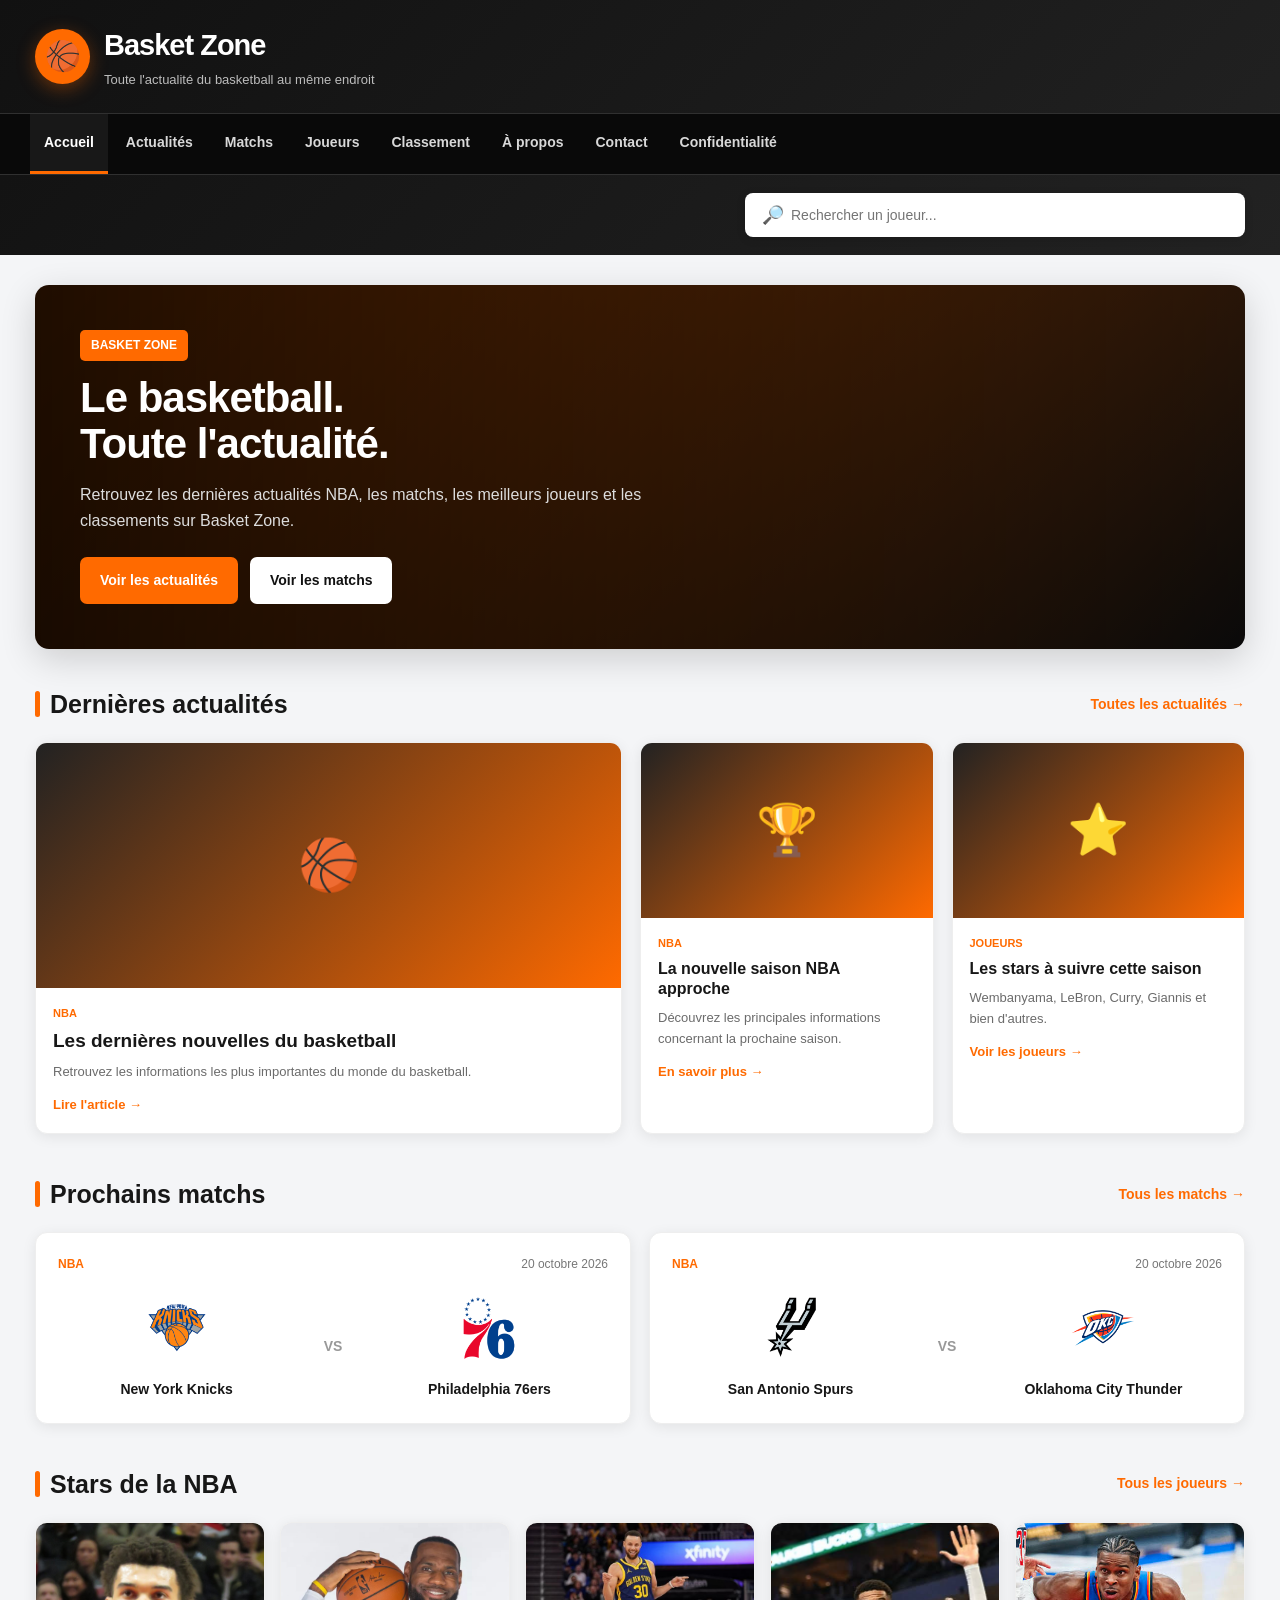
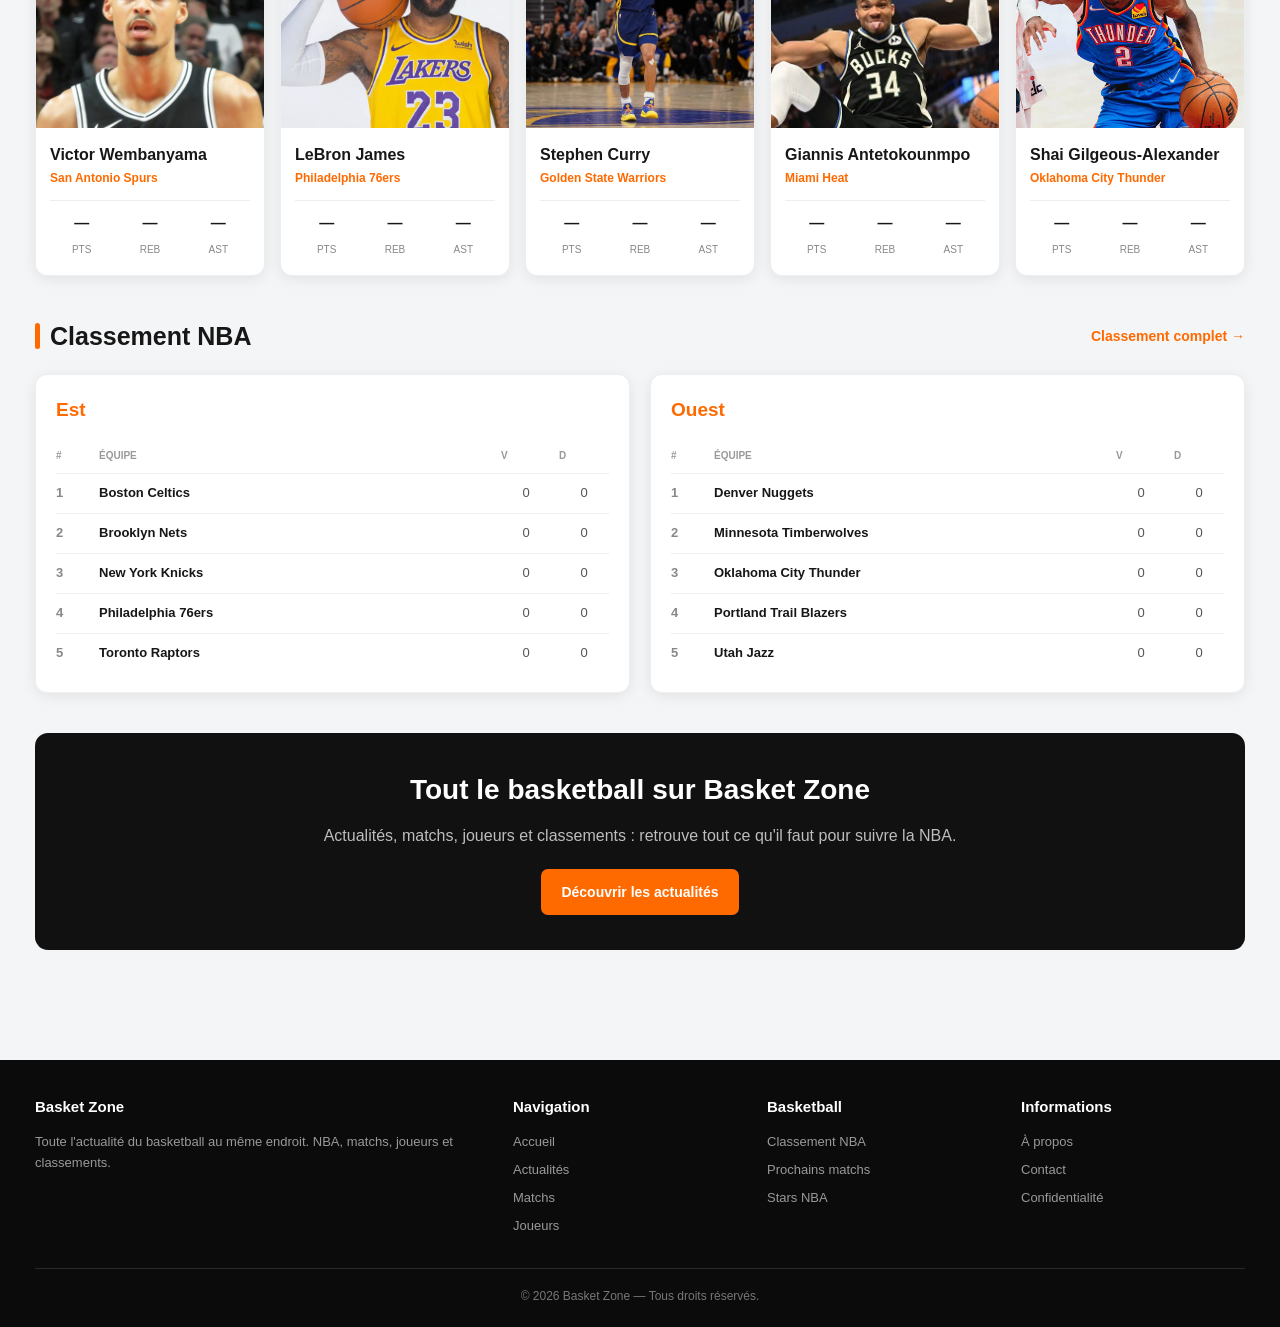
==== commit 36b2cdeb: "Update index.html" ====
--- a/index.html
+++ b/index.html
@@ -1,1521 +1,751 @@
 <!DOCTYPE html>
 <html lang="fr">
-
 <head>
     <meta charset="UTF-8">
-
-    <meta
-        name="viewport"
-        content="width=device-width, initial-scale=1.0"
-    >
-
-    <meta
-        name="description"
-        content="Basket Zone - Actualités NBA, matchs, joueurs et classement NBA."
-    >
-
-    <title>Basket Zone | Actualités NBA</title>
+    <meta name="viewport" content="width=device-width, initial-scale=1.0">
+
+    <title>Basket Zone | Actualité Basketball</title>
+    <meta name="description" content="Basket Zone - Toute l'actualité du basketball au même endroit. NBA, matchs, joueurs et classements.">
 
     <style>
-
-        /* =========================================================
-           RESET
-        ========================================================= */
-
         * {
-            box-sizing: border-box;
             margin: 0;
             padding: 0;
+            box-sizing: border-box;
         }
 
         html {
             scroll-behavior: smooth;
-            scroll-padding-top: 75px;
         }
 
         body {
-            font-family:
-                Arial,
-                Helvetica,
-                sans-serif;
-
-            background: #f3f4f6;
+            font-family: Arial, Helvetica, sans-serif;
+            background: #f4f5f7;
             color: #171717;
-            line-height: 1.5;
-        }
-
-        img {
-            max-width: 100%;
-        }
-
-        button,
-        input {
-            font: inherit;
+            line-height: 1.6;
         }
 
         a {
+            text-decoration: none;
             color: inherit;
         }
 
-
-        /* =========================================================
-           COULEURS
-        ========================================================= */
-
-        :root {
-            --orange: #ff6a00;
-            --orange-dark: #d94f00;
-            --orange-light: #fff1e8;
-
-            --black: #0b0b0b;
-            --dark: #151515;
-            --dark-2: #202020;
-
-            --white: #ffffff;
-            --gray: #6b7280;
-            --light-gray: #e5e7eb;
-            --background: #f3f4f6;
-
-            --shadow:
-                0 10px 30px rgba(0, 0, 0, 0.08);
-
-            --shadow-hover:
-                0 18px 40px rgba(0, 0, 0, 0.14);
-
-            --radius: 16px;
-        }
-
-
-        /* =========================================================
-           HEADER / HERO
-        ========================================================= */
+        /* =========================
+           HEADER
+        ========================= */
 
         header {
+            background: linear-gradient(135deg, #111111, #222222);
+            color: white;
+        }
+
+        .top-bar {
+            max-width: 1250px;
+            margin: auto;
+            padding: 22px 20px;
+            display: flex;
+            align-items: center;
+            justify-content: space-between;
+            gap: 20px;
+        }
+
+        .logo-area {
+            display: flex;
+            align-items: center;
+            gap: 14px;
+        }
+
+        .logo-basket {
+            width: 55px;
+            height: 55px;
+            border-radius: 50%;
+            background: #ff6a00;
+            display: flex;
+            align-items: center;
+            justify-content: center;
+            font-size: 29px;
+            box-shadow: 0 5px 18px rgba(255, 106, 0, 0.35);
+        }
+
+        .logo-text h1 {
+            font-size: 29px;
+            font-weight: 800;
+            letter-spacing: -1px;
+        }
+
+        .logo-text p {
+            color: #bcbcbc;
+            font-size: 13px;
+            margin-top: 2px;
+        }
+
+        /* =========================
+           NAVIGATION
+        ========================= */
+
+        nav {
+            background: #090909;
+            border-top: 1px solid #303030;
+            border-bottom: 1px solid #303030;
+        }
+
+        .nav-container {
+            max-width: 1250px;
+            margin: auto;
+            display: flex;
+            align-items: center;
+            gap: 4px;
+            padding: 0 15px;
+            overflow-x: auto;
+        }
+
+        nav a {
+            color: #d8d8d8;
+            padding: 17px 14px;
+            font-size: 14px;
+            font-weight: 700;
+            white-space: nowrap;
+            border-bottom: 3px solid transparent;
+            transition: 0.2s;
+        }
+
+        nav a:hover {
+            color: white;
+            background: #1d1d1d;
+            border-bottom-color: #ff6a00;
+        }
+
+        nav a.active {
+            color: white;
+            background: #181818;
+            border-bottom-color: #ff6a00;
+        }
+
+        /* =========================
+           SEARCH
+        ========================= */
+
+        .search-area {
+            max-width: 1250px;
+            margin: auto;
+            padding: 18px 20px;
+        }
+
+        .search-box {
             position: relative;
-            min-height: 480px;
-
+            max-width: 500px;
+            margin-left: auto;
+        }
+
+        .search-box input {
+            width: 100%;
+            padding: 14px 18px 14px 46px;
+            border: none;
+            border-radius: 8px;
+            font-size: 14px;
+            outline: none;
+            background: white;
+            color: #222;
+            box-shadow: 0 2px 10px rgba(0,0,0,0.12);
+        }
+
+        .search-icon {
+            position: absolute;
+            left: 17px;
+            top: 50%;
+            transform: translateY(-50%);
+            font-size: 18px;
+            color: #777;
+        }
+
+        /* =========================
+           MAIN
+        ========================= */
+
+        main {
+            max-width: 1250px;
+            margin: auto;
+            padding: 30px 20px 60px;
+        }
+
+        .section-title {
             display: flex;
-            flex-direction: column;
+            align-items: center;
+            justify-content: space-between;
+            gap: 20px;
+            margin-bottom: 18px;
+        }
+
+        .section-title h2 {
+            font-size: 25px;
+            font-weight: 800;
+        }
+
+        .section-title h2::before {
+            content: "";
+            display: inline-block;
+            width: 5px;
+            height: 26px;
+            background: #ff6a00;
+            margin-right: 10px;
+            vertical-align: -4px;
+            border-radius: 3px;
+        }
+
+        .section-title a {
+            color: #ff6a00;
+            font-size: 14px;
+            font-weight: 700;
+        }
+
+        /* =========================
+           HERO
+        ========================= */
+
+        .hero {
+            background:
+                linear-gradient(90deg, rgba(0,0,0,0.88), rgba(0,0,0,0.45)),
+                linear-gradient(135deg, #ff6a00, #121212);
+            min-height: 330px;
+            border-radius: 14px;
+            padding: 45px;
+            color: white;
+            display: flex;
+            align-items: center;
+            margin-bottom: 35px;
+            box-shadow: 0 10px 35px rgba(0,0,0,0.16);
+        }
+
+        .hero-content {
+            max-width: 700px;
+        }
+
+        .hero-tag {
+            display: inline-block;
+            background: #ff6a00;
+            padding: 6px 11px;
+            border-radius: 5px;
+            font-size: 12px;
+            font-weight: 800;
+            margin-bottom: 14px;
+            text-transform: uppercase;
+        }
+
+        .hero h2 {
+            font-size: 42px;
+            line-height: 1.1;
+            margin-bottom: 15px;
+            letter-spacing: -1px;
+        }
+
+        .hero p {
+            color: #dddddd;
+            font-size: 16px;
+            max-width: 650px;
+            margin-bottom: 24px;
+        }
+
+        .hero-buttons {
+            display: flex;
+            gap: 12px;
+            flex-wrap: wrap;
+        }
+
+        .btn {
+            display: inline-block;
+            padding: 12px 20px;
+            border-radius: 7px;
+            font-weight: 700;
+            font-size: 14px;
+            transition: 0.2s;
+        }
+
+        .btn-orange {
+            background: #ff6a00;
+            color: white;
+        }
+
+        .btn-orange:hover {
+            background: #e85f00;
+            transform: translateY(-1px);
+        }
+
+        .btn-light {
+            background: white;
+            color: #111;
+        }
+
+        .btn-light:hover {
+            background: #eeeeee;
+        }
+
+        /* =========================
+           ACTUALITÉS
+        ========================= */
+
+        .news-grid {
+            display: grid;
+            grid-template-columns: 2fr 1fr 1fr;
+            gap: 18px;
+            margin-bottom: 40px;
+        }
+
+        .news-card {
+            background: white;
+            border-radius: 12px;
+            overflow: hidden;
+            box-shadow: 0 3px 14px rgba(0,0,0,0.08);
+            transition: 0.25s;
+            border: 1px solid #eeeeee;
+        }
+
+        .news-card:hover {
+            transform: translateY(-4px);
+            box-shadow: 0 9px 25px rgba(0,0,0,0.12);
+        }
+
+        .news-image {
+            height: 175px;
+            background: linear-gradient(135deg, #222, #ff6a00);
+            display: flex;
+            align-items: center;
             justify-content: center;
-            align-items: center;
-
-            text-align: center;
-
             color: white;
-
-            padding: 70px 20px 90px;
-
-            overflow: hidden;
-
-            background:
-                radial-gradient(
-                    circle at 15% 30%,
-                    rgba(255, 106, 0, 0.35),
-                    transparent 28%
-                ),
-                radial-gradient(
-                    circle at 85% 20%,
-                    rgba(255, 255, 255, 0.08),
-                    transparent 25%
-                ),
-                linear-gradient(
-                    135deg,
-                    #050505 0%,
-                    #111111 50%,
-                    #251207 100%
-                );
-        }
-
-        /*
-          Décoration du terrain de basket
-        */
-
-        header::before {
-            content: "";
-
-            position: absolute;
-
-            width: 600px;
-            height: 600px;
-
-            border: 2px solid rgba(255, 106, 0, 0.18);
-            border-radius: 50%;
-
-            right: -180px;
-            bottom: -300px;
-
-            pointer-events: none;
-        }
-
-        header::after {
-            content: "";
-
-            position: absolute;
-
-            width: 350px;
-            height: 350px;
-
-            border: 2px solid rgba(255, 255, 255, 0.06);
-            border-radius: 50%;
-
-            left: -150px;
-            top: -180px;
-
-            pointer-events: none;
-        }
-
-        .hero-content {
-            position: relative;
-            z-index: 2;
-
-            width: 100%;
-            max-width: 1050px;
-        }
-
-        .hero-badge {
-            display: inline-flex;
-            align-items: center;
-            gap: 8px;
-
-            padding: 7px 14px;
-
-            margin-bottom: 22px;
-
-            border: 1px solid rgba(255,255,255,0.18);
-            border-radius: 999px;
-
-            background: rgba(255,255,255,0.07);
-
-            color: #ddd;
-
+            font-size: 50px;
+        }
+
+        .news-card.main-news .news-image {
+            height: 245px;
+        }
+
+        .news-content {
+            padding: 17px;
+        }
+
+        .news-meta {
+            font-size: 11px;
+            color: #ff6a00;
+            font-weight: 800;
+            text-transform: uppercase;
+            margin-bottom: 7px;
+        }
+
+        .news-content h3 {
+            font-size: 19px;
+            line-height: 1.25;
+            margin-bottom: 9px;
+        }
+
+        .news-card:not(.main-news) .news-content h3 {
+            font-size: 16px;
+        }
+
+        .news-content p {
+            color: #6b6b6b;
+            font-size: 13px;
+        }
+
+        .news-link {
+            display: inline-block;
+            color: #ff6a00;
+            margin-top: 12px;
             font-size: 13px;
             font-weight: 700;
-
-            text-transform: uppercase;
-            letter-spacing: 1px;
-        }
-
-        .hero-title {
-            font-size: clamp(48px, 8vw, 88px);
-
-            line-height: 0.95;
-
-            font-weight: 900;
-
-            letter-spacing: -4px;
-
-            margin-bottom: 22px;
-        }
-
-        .hero-title span {
-            color: var(--orange);
-        }
-
-        .hero-subtitle {
-            max-width: 700px;
-
-            margin: 0 auto 32px;
-
-            color: #d6d6d6;
-
-            font-size: clamp(17px, 2vw, 21px);
-        }
-
-        .hero-search {
-            width: 100%;
-            max-width: 720px;
-
-            margin: 0 auto;
-
+        }
+
+        /* =========================
+           MATCHS
+        ========================= */
+
+        .matches-grid {
+            display: grid;
+            grid-template-columns: repeat(2, 1fr);
+            gap: 18px;
+            margin-bottom: 40px;
+        }
+
+        .match-card {
+            background: white;
+            border-radius: 12px;
+            padding: 22px;
+            box-shadow: 0 3px 14px rgba(0,0,0,0.08);
+            border: 1px solid #eeeeee;
+        }
+
+        .match-top {
             display: flex;
-
-            padding: 6px;
-
-            border-radius: 12px;
-
-            background: white;
-
-            box-shadow:
-                0 15px 45px rgba(0,0,0,0.3);
-        }
-
-        #searchInput {
-            flex: 1;
-
-            min-width: 0;
-
-            border: none;
-            outline: none;
-
-            padding: 15px 18px;
-
-            color: #222;
-
-            background: transparent;
-
-            font-size: 16px;
-        }
-
-        #searchButton {
-            border: none;
-            border-radius: 9px;
-
-            padding: 0 22px;
-
-            background: var(--orange);
-            color: white;
-
-            font-weight: 700;
-
-            cursor: pointer;
-
-            transition:
-                background 0.2s,
-                transform 0.2s;
-        }
-
-        #searchButton:hover {
-            background: var(--orange-dark);
-            transform: translateY(-1px);
-        }
-
-
-        /* =========================================================
-           NAVIGATION
-        ========================================================= */
-
-        nav {
-            position: sticky;
-            top: 0;
-            z-index: 1000;
-
-            display: flex;
-            justify-content: center;
+            justify-content: space-between;
             align-items: center;
-
-            gap: 5px;
-
-            padding: 8px 15px;
-
-            background: rgba(10,10,10,0.97);
-
-            border-bottom:
-                1px solid rgba(255,255,255,0.08);
-
-            backdrop-filter: blur(12px);
-
-            overflow-x: auto;
-        }
-
-        nav a {
-            white-space: nowrap;
-
-            padding: 11px 14px;
-
-            border-radius: 9px;
-
-            color: #d8d8d8;
-
-            text-decoration: none;
-
-            font-size: 14px;
-            font-weight: 700;
-
-            transition:
-                background 0.2s,
-                color 0.2s;
-        }
-
-        nav a:hover {
-            color: white;
-            background: rgba(255,255,255,0.08);
-        }
-
-        nav a.active {
-            background: var(--orange);
-            color: white;
-        }
-
-
-        /* =========================================================
-           GENERAL
-        ========================================================= */
-
-        section {
-            width: 100%;
-
-            max-width: 1280px;
-
-            margin: 0 auto;
-
-            padding:
-                75px 25px;
-        }
-
-        .section-heading {
-            display: flex;
-
-            justify-content: space-between;
-            align-items: flex-end;
-
-            gap: 20px;
-
-            margin-bottom: 30px;
-        }
-
-        .section-heading-left {
-            border-left: 5px solid var(--orange);
-
-            padding-left: 15px;
-        }
-
-        .section-label {
-            color: var(--orange);
-
+            margin-bottom: 18px;
+        }
+
+        .competition {
+            color: #ff6a00;
             font-size: 12px;
             font-weight: 800;
-
-            letter-spacing: 1.5px;
             text-transform: uppercase;
-
-            margin-bottom: 4px;
-        }
-
-        .section-title {
-            font-size: 34px;
-
-            line-height: 1.1;
-
+        }
+
+        .match-date {
+            font-size: 12px;
+            color: #777;
+        }
+
+        .teams {
+            display: flex;
+            align-items: center;
+            justify-content: space-around;
+            gap: 20px;
+        }
+
+        .team {
+            text-align: center;
+            width: 40%;
+        }
+
+        .team img {
+            width: 70px;
+            height: 70px;
+            object-fit: contain;
+            margin-bottom: 8px;
+        }
+
+        .team-name {
+            display: block;
+            font-weight: 700;
+            font-size: 14px;
+        }
+
+        .vs {
             font-weight: 900;
-
-            color: var(--black);
-        }
-
-        .section-description {
-            color: var(--gray);
-
-            max-width: 650px;
-
-            margin-top: 8px;
-        }
-
-
-        /* =========================================================
-           ACTUALITÉS
-        ========================================================= */
-
-        #actualites {
+            color: #999;
+            font-size: 14px;
+        }
+
+        /* =========================
+           JOUEURS
+        ========================= */
+
+        .players-grid {
+            display: grid;
+            grid-template-columns: repeat(5, 1fr);
+            gap: 15px;
+            margin-bottom: 40px;
+        }
+
+        .player-card {
             background: white;
-
-            max-width: none;
-
-            padding-left: max(25px, calc((100% - 1230px) / 2));
-            padding-right: max(25px, calc((100% - 1230px) / 2));
-        }
-
-        .news-toolbar {
-            display: flex;
-
-            align-items: center;
-            gap: 12px;
-
-            margin-bottom: 15px;
-        }
-
-        #manual-news-refresh {
-            border: none;
-
-            padding: 10px 16px;
-
-            border-radius: 9px;
-
-            background: var(--orange);
-            color: white;
-
-            font-weight: 700;
-
-            cursor: pointer;
-        }
-
-        #manual-news-refresh:hover {
-            background: var(--orange-dark);
-        }
-
-        #manual-news-refresh:disabled {
-            opacity: 0.55;
-            cursor: wait;
-        }
-
-        #news-refresh-status {
-            color: var(--gray);
-            font-size: 13px;
-        }
-
-        .news-status {
-            color: var(--gray);
-
-            margin-bottom: 25px;
-
-            font-size: 14px;
-        }
-
-        .news-container {
-            display: grid;
-
-            grid-template-columns:
-                repeat(
-                    auto-fit,
-                    minmax(290px, 1fr)
-                );
-
-            gap: 24px;
-        }
-
-        .news-card {
-            display: flex;
-            flex-direction: column;
-
+            border-radius: 12px;
             overflow: hidden;
-
-            background: white;
-
-            border:
-                1px solid #e8e8e8;
-
-            border-radius: var(--radius);
-
-            box-shadow: var(--shadow);
-
-            transition:
-                transform 0.25s,
-                box-shadow 0.25s;
-        }
-
-        .news-card:hover {
-            transform: translateY(-6px);
-
-            box-shadow: var(--shadow-hover);
-        }
-
-        .news-image {
-            position: relative;
-
-            width: 100%;
-            height: 220px;
-
+            box-shadow: 0 3px 14px rgba(0,0,0,0.08);
+            border: 1px solid #eeeeee;
+            transition: 0.25s;
+        }
+
+        .player-card:hover {
+            transform: translateY(-4px);
+        }
+
+        .player-photo {
+            height: 205px;
+            background: #e8e8e8;
             overflow: hidden;
-
-            background:
-                linear-gradient(
-                    135deg,
-                    #111,
-                    #2a2a2a
-                );
-        }
-
-        .news-image img {
-            width: 100%;
-            height: 100%;
-
-            object-fit: cover;
-
-            display: block;
-
-            transition:
-                transform 0.45s;
-        }
-
-        .news-card:hover .news-image img {
-            transform: scale(1.05);
-        }
-
-        .news-image::after {
-            content: "";
-
-            position: absolute;
-
-            inset: 0;
-
-            background:
-                linear-gradient(
-                    to top,
-                    rgba(0,0,0,0.35),
-                    transparent 55%
-                );
-
-            pointer-events: none;
-        }
-
-        .news-image-placeholder {
-            width: 100%;
-            height: 100%;
-
-            display: flex;
-
-            flex-direction: column;
-
-            justify-content: center;
-            align-items: center;
-
-            gap: 7px;
-
-            color: white;
-
-            background:
-                linear-gradient(
-                    135deg,
-                    #111,
-                    #2a2a2a 55%,
-                    var(--orange)
-                );
-        }
-
-        .news-image-placeholder strong {
-            font-size: 25px;
-        }
-
-        .news-image-placeholder span {
-            color: #ddd;
-            font-size: 13px;
-        }
-
-        .news-content {
-            display: flex;
-            flex-direction: column;
-
-            flex: 1;
-
-            padding: 21px;
-        }
-
-        .news-category {
-            align-self: flex-start;
-
-            padding: 5px 9px;
-
-            margin-bottom: 12px;
-
-            border-radius: 6px;
-
-            background: var(--orange-light);
-
-            color: var(--orange-dark);
-
-            font-size: 11px;
-            font-weight: 800;
-
-            text-transform: uppercase;
-            letter-spacing: 0.6px;
-        }
-
-        .news-card h3 {
-            margin-bottom: 10px;
-
-            font-size: 20px;
-            line-height: 1.3;
-        }
-
-        .news-card p {
-            color: #606060;
-
-            font-size: 14px;
-
-            line-height: 1.55;
-
-            margin-bottom: 15px;
-        }
-
-        .news-date {
-            color: #888;
-
-            font-size: 12px;
-
-            margin-top: auto;
-
-            margin-bottom: 5px;
-        }
-
-        .news-source {
-            color: var(--orange-dark);
-
-            font-size: 12px;
-            font-weight: 700;
-
-            margin-bottom: 15px;
-        }
-
-        .news-link {
-            display: inline-flex;
-
-            align-items: center;
-            justify-content: center;
-
-            width: 100%;
-
-            padding: 11px;
-
-            border-radius: 9px;
-
-            background: var(--black);
-            color: white;
-
-            text-decoration: none;
-
-            font-size: 13px;
-            font-weight: 700;
-
-            transition:
-                background 0.2s;
-        }
-
-        .news-link:hover {
-            background: var(--orange);
-        }
-
-        .news-error {
-            grid-column: 1 / -1;
-
-            padding: 35px;
-
-            border-radius: var(--radius);
-
-            background: #f7f7f7;
-
-            text-align: center;
-
-            color: var(--gray);
-        }
-
-
-        /* =========================================================
-           MATCHS
-        ========================================================= */
-
-        #matchs {
-            background: var(--background);
-        }
-
-        .matches-container {
-            display: grid;
-
-            grid-template-columns:
-                repeat(
-                    auto-fit,
-                    minmax(330px, 1fr)
-                );
-
-            gap: 24px;
-        }
-
-        .match-card {
-            position: relative;
-
-            overflow: hidden;
-
-            padding: 25px;
-
-            border:
-                1px solid #e6e6e6;
-
-            border-radius: var(--radius);
-
-            background: white;
-
-            box-shadow: var(--shadow);
-
-            transition:
-                transform 0.25s,
-                box-shadow 0.25s;
-        }
-
-        .match-card:hover {
-            transform: translateY(-5px);
-            box-shadow: var(--shadow-hover);
-        }
-
-        .match-card-top {
-            display: flex;
-
-            justify-content: space-between;
-            align-items: center;
-
-            margin-bottom: 22px;
-        }
-
-        .match-league {
-            color: var(--orange);
-
-            font-size: 11px;
-            font-weight: 800;
-
-            text-transform: uppercase;
-            letter-spacing: 1px;
-        }
-
-        .match-status {
-            padding: 5px 9px;
-
-            border-radius: 999px;
-
-            background: #f1f1f1;
-
-            color: #555;
-
-            font-size: 11px;
-            font-weight: 700;
-        }
-
-        .match-status.upcoming {
-            background: var(--orange-light);
-            color: var(--orange-dark);
-        }
-
-        .teams {
-            display: grid;
-
-            grid-template-columns:
-                1fr
-                auto
-                1fr;
-
-            align-items: center;
-
-            gap: 15px;
-        }
-
-        .team {
-            display: flex;
-
-            flex-direction: column;
-
-            align-items: center;
-
-            text-align: center;
-
-            font-size: 14px;
-            font-weight: 800;
-        }
-
-        .match-team-logo {
-            width: 90px;
-            height: 90px;
-
-            object-fit: contain;
-
-            margin-bottom: 10px;
-        }
-
-        .vs {
-            width: 42px;
-            height: 42px;
-
-            display: flex;
-
-            justify-content: center;
-            align-items: center;
-
-            border-radius: 50%;
-
-            background: var(--black);
-            color: white;
-
-            font-size: 12px;
-            font-weight: 900;
-        }
-
-        .match-date {
-            display: flex;
-
-            justify-content: center;
-            align-items: center;
-
-            margin-top: 22px;
-
-            padding: 12px;
-
-            border-top:
-                1px solid #eee;
-
-            color: #555;
-
-            font-size: 13px;
-            font-weight: 700;
-        }
-
-        .no-game {
-            max-width: 750px;
-
-            margin: 0 auto;
-
-            padding: 35px;
-
-            border:
-                1px solid #e5e5e5;
-
-            border-radius: var(--radius);
-
-            background: white;
-
-            box-shadow: var(--shadow);
-
-            text-align: center;
-        }
-
-        .no-game h3 {
-            margin-bottom: 8px;
-        }
-
-        .no-game p {
-            color: var(--gray);
-        }
-
-
-        /* =========================================================
-           JOUEURS
-        ========================================================= */
-
-        #joueurs {
-            background: white;
-
-            max-width: none;
-
-            padding-left: max(25px, calc((100% - 1230px) / 2));
-            padding-right: max(25px, calc((100% - 1230px) / 2));
-        }
-
-        .players-container {
-            display: grid;
-
-            grid-template-columns:
-                repeat(
-                    auto-fit,
-                    minmax(210px, 1fr)
-                );
-
-            gap: 22px;
-        }
-
-        .player-card {
-            position: relative;
-
-            overflow: hidden;
-
-            background: white;
-
-            border:
-                1px solid #e8e8e8;
-
-            border-radius: var(--radius);
-
-            box-shadow: var(--shadow);
-
-            transition:
-                transform 0.25s,
-                box-shadow 0.25s;
-        }
-
-        .player-card:hover {
-            transform: translateY(-7px);
-
-            box-shadow: var(--shadow-hover);
-        }
-
-        .player-photo {
-            position: relative;
-
-            width: 100%;
-            height: 250px;
-
-            overflow: hidden;
-
-            background:
-                linear-gradient(
-                    145deg,
-                    #191919,
-                    #333
-                );
-        }
-
-        .player-photo::after {
-            content: "";
-
-            position: absolute;
-
-            inset: 0;
-
-            background:
-                linear-gradient(
-                    to top,
-                    rgba(0,0,0,0.65),
-                    transparent 60%
-                );
         }
 
         .player-photo img {
             width: 100%;
             height: 100%;
-
             object-fit: cover;
-
-            display: block;
-
-            transition:
-                transform 0.45s;
-        }
-
-        .player-card:hover .player-photo img {
-            transform: scale(1.04);
-        }
-
-        .player-content {
-            padding: 18px;
-        }
-
-        .player-card h3 {
-            font-size: 18px;
-
-            line-height: 1.2;
-
-            margin-bottom: 5px;
-        }
-
-        .team-name {
-            color: var(--gray);
-
-            font-size: 13px;
-
-            margin-bottom: 17px;
+            object-position: center top;
+        }
+
+        .player-info {
+            padding: 14px;
+        }
+
+        .player-info h3 {
+            font-size: 16px;
+            margin-bottom: 2px;
+        }
+
+        .player-team {
+            color: #ff6a00;
+            font-size: 12px;
+            font-weight: 700;
+            margin-bottom: 12px;
         }
 
         .stats {
             display: grid;
-
-            grid-template-columns:
-                repeat(3, 1fr);
-
-            gap: 7px;
+            grid-template-columns: repeat(3, 1fr);
+            gap: 5px;
+            border-top: 1px solid #eeeeee;
+            padding-top: 10px;
         }
 
         .stat {
-            padding: 10px 4px;
-
-            border-radius: 9px;
-
-            background: #f5f5f5;
-
             text-align: center;
         }
 
         .stat strong {
             display: block;
-
-            color: var(--orange);
-
+            font-size: 15px;
+        }
+
+        .stat span {
+            font-size: 10px;
+            color: #888;
+            text-transform: uppercase;
+        }
+
+        /* =========================
+           CLASSEMENT
+        ========================= */
+
+        .standings-grid {
+            display: grid;
+            grid-template-columns: repeat(2, 1fr);
+            gap: 20px;
+            margin-bottom: 40px;
+        }
+
+        .standings-box {
+            background: white;
+            border-radius: 12px;
+            padding: 20px;
+            box-shadow: 0 3px 14px rgba(0,0,0,0.08);
+            border: 1px solid #eeeeee;
+        }
+
+        .standings-box h3 {
+            margin-bottom: 14px;
             font-size: 19px;
         }
 
-        .stat span {
+        .conference {
+            color: #ff6a00;
+        }
+
+        .standing-row {
+            display: grid;
+            grid-template-columns: 35px 1fr 50px 50px;
+            gap: 8px;
+            align-items: center;
+            padding: 9px 0;
+            border-bottom: 1px solid #eeeeee;
+            font-size: 13px;
+        }
+
+        .standing-row:last-child {
+            border-bottom: none;
+        }
+
+        .standing-rank {
+            font-weight: 800;
+            color: #888;
+        }
+
+        .standing-team {
+            font-weight: 700;
+        }
+
+        .standing-value {
+            text-align: center;
+            color: #555;
+        }
+
+        .standing-header {
+            color: #999;
+            font-size: 10px;
+            text-transform: uppercase;
+            font-weight: 700;
+        }
+
+        /* =========================
+           CTA
+        ========================= */
+
+        .cta {
+            background: #111;
+            color: white;
+            border-radius: 13px;
+            padding: 35px;
+            text-align: center;
+            margin-top: 20px;
+        }
+
+        .cta h2 {
+            font-size: 28px;
+            margin-bottom: 10px;
+        }
+
+        .cta p {
+            color: #bdbdbd;
+            max-width: 650px;
+            margin: 0 auto 20px;
+        }
+
+        /* =========================
+           FOOTER
+        ========================= */
+
+        footer {
+            background: #0b0b0b;
+            color: white;
+            margin-top: 50px;
+        }
+
+        .footer-container {
+            max-width: 1250px;
+            margin: auto;
+            padding: 35px 20px 20px;
+        }
+
+        .footer-grid {
+            display: grid;
+            grid-template-columns: 2fr 1fr 1fr 1fr;
+            gap: 30px;
+            padding-bottom: 25px;
+        }
+
+        .footer-column h3 {
+            font-size: 15px;
+            margin-bottom: 13px;
+        }
+
+        .footer-column p,
+        .footer-column a {
+            color: #999;
+            font-size: 13px;
+        }
+
+        .footer-column a {
+            display: block;
+            margin-bottom: 7px;
+        }
+
+        .footer-column a:hover {
+            color: #ff6a00;
+        }
+
+        .footer-bottom {
+            border-top: 1px solid #292929;
+            padding-top: 18px;
+            text-align: center;
             color: #777;
-
-            font-size: 10px;
-            font-weight: 800;
-
-            letter-spacing: 0.5px;
-        }
-
-
-        /* =========================================================
-           CLASSEMENT
-        ========================================================= */
-
-        #classement {
-            background: var(--background);
-
-            max-width: none;
-
-            padding-left: max(25px, calc((100% - 1230px) / 2));
-            padding-right: max(25px, calc((100% - 1230px) / 2));
-        }
-
-        .standings-container {
-            display: grid;
-
-            grid-template-columns:
-                repeat(2, minmax(0, 1fr));
-
-            gap: 25px;
-        }
-
-        .conference-card {
-            overflow: hidden;
-
-            border:
-                1px solid #e5e5e5;
-
-            border-radius: var(--radius);
-
+            font-size: 12px;
+        }
+
+        /* =========================
+           MESSAGE CHARGEMENT
+        ========================= */
+
+        .loading {
+            text-align: center;
+            padding: 25px;
+            color: #777;
             background: white;
-
-            box-shadow: var(--shadow);
-        }
-
-        .conference-header {
-            padding: 20px;
-
-            background:
-                linear-gradient(
-                    135deg,
-                    #111,
-                    #252525
-                );
-
-            color: white;
-        }
-
-        .conference-header h3 {
-            font-size: 21px;
-        }
-
-        .conference-header p {
-            color: #aaa;
-
-            font-size: 12px;
-
-            margin-top: 3px;
-        }
-
-        .table-wrapper {
-            overflow-x: auto;
-        }
-
-        .standings-table {
-            width: 100%;
-
-            border-collapse: collapse;
-        }
-
-        .standings-table th {
-            padding: 12px 9px;
-
-            background: #fafafa;
-
-            border-bottom:
-                1px solid #eee;
-
-            color: #777;
-
-            font-size: 11px;
-
-            text-transform: uppercase;
-
-            letter-spacing: 0.5px;
-
-            text-align: center;
-        }
-
-        .standings-table th:nth-child(2) {
-            text-align: left;
-        }
-
-        .standings-table td {
-            padding: 11px 9px;
-
-            border-bottom:
-                1px solid #f0f0f0;
-
-            font-size: 13px;
-
-            text-align: center;
-        }
-
-        .standings-table tbody tr {
-            transition:
-                background 0.2s;
-        }
-
-        .standings-table tbody tr:hover {
-            background: #fff7f1;
-        }
-
-        .standings-table tbody tr:last-child td {
-            border-bottom: none;
-        }
-
-        .rank-number {
-            display: inline-flex;
-
-            width: 28px;
-            height: 28px;
-
-            align-items: center;
-            justify-content: center;
-
-            border-radius: 50%;
-
-            background: #f0f0f0;
-
-            font-size: 12px;
-            font-weight: 800;
-        }
-
-        .rank-number.first {
-            background: var(--orange);
-            color: white;
-        }
-
-        .team-cell {
-            display: flex;
-
-            align-items: center;
-
-            gap: 9px;
-
-            min-width: 180px;
-
-            font-weight: 700;
-
-            text-align: left;
-        }
-
-        .team-logo {
-            width: 34px;
-            height: 34px;
-
-            min-width: 34px;
-
-            object-fit: contain;
-        }
-
-        .record-wins {
-            font-weight: 800;
-        }
-
-        .percentage {
-            color: var(--orange-dark);
-
-            font-weight: 800;
-        }
-
-
-        /* =========================================================
-           À PROPOS
-        ========================================================= */
-
-        #apropos {
-            background: white;
-        }
-
-        .about-box {
-            display: grid;
-
-            grid-template-columns:
-                1.3fr
-                0.7fr;
-
-            gap: 35px;
-
-            padding: 35px;
-
-            border-radius: var(--radius);
-
-            background:
-                linear-gradient(
-                    135deg,
-                    #111,
-                    #222
-                );
-
-            color: white;
-
-            box-shadow: var(--shadow);
-        }
-
-        .about-box h3 {
-            font-size: 28px;
-
-            margin-bottom: 12px;
-        }
-
-        .about-box p {
-            color: #ccc;
-
-            line-height: 1.7;
-        }
-
-        .about-highlight {
-            display: flex;
-
-            flex-direction: column;
-
-            justify-content: center;
-
-            padding: 25px;
-
-            border-radius: 14px;
-
-            background:
-                rgba(255,106,0,0.12);
-
-            border:
-                1px solid rgba(255,106,0,0.25);
-        }
-
-        .about-highlight strong {
-            color: var(--orange);
-
-            font-size: 34px;
-        }
-
-        .about-highlight span {
-            color: #ccc;
-
-            font-size: 13px;
-        }
-
-
-        /* =========================================================
-           CONTACT
-        ========================================================= */
-
-        #contact {
-            background: var(--background);
-        }
-
-        .contact-card {
-            max-width: 850px;
-
-            margin: auto;
-
-            padding: 35px;
-
-            border-radius: var(--radius);
-
-            background: white;
-
-            box-shadow: var(--shadow);
-
-            text-align: center;
-        }
-
-        .contact-card h3 {
-            font-size: 28px;
-
-            margin-bottom: 10px;
-        }
-
-        .contact-card p {
-            color: var(--gray);
-
-            margin-bottom: 22px;
-        }
-
-        .contact-email {
-            display: inline-block;
-
-            padding: 13px 20px;
-
-            border-radius: 9px;
-
-            background: var(--black);
-
-            color: white;
-
-            text-decoration: none;
-
-            font-weight: 700;
-        }
-
-        .contact-email:hover {
-            background: var(--orange);
-        }
-
-
-        /* =========================================================
-           CONFIDENTIALITÉ
-        ========================================================= */
-
-        #confidentialite {
-            background: white;
-        }
-
-        .privacy-box {
-            max-width: 850px;
-
-            margin: auto;
-
-            padding: 30px;
-
-            border:
-                1px solid #e5e5e5;
-
-            border-radius: var(--radius);
-
-            background: #fafafa;
-        }
-
-        .privacy-box h3 {
-            margin-bottom: 10px;
-        }
-
-        .privacy-box p {
-            color: var(--gray);
-
-            font-size: 14px;
-
-            line-height: 1.7;
-        }
-
-
-        /* =========================================================
-           FOOTER
-        ========================================================= */
-
-        footer {
-            padding: 35px 20px;
-
-            background: #090909;
-
-            color: white;
-
-            text-align: center;
-        }
-
-        footer .footer-logo {
-            color: var(--orange);
-
-            font-size: 22px;
-            font-weight: 900;
-
-            margin-bottom: 8px;
-        }
-
-        footer p {
-            color: #888;
-
-            font-size: 13px;
-        }
-
-        footer .footer-bottom {
-            margin-top: 20px;
-
-            padding-top: 18px;
-
-            border-top:
-                1px solid #222;
-
-            color: #666;
-
-            font-size: 12px;
-        }
-
-
-        /* =========================================================
-           MOBILE
-        ========================================================= */
-
-        @media (max-width: 900px) {
-
-            .standings-container {
+            border-radius: 10px;
+        }
+
+        /* =========================
+           RESPONSIVE
+        ========================= */
+
+        @media (max-width: 1000px) {
+            .players-grid {
+                grid-template-columns: repeat(3, 1fr);
+            }
+
+            .news-grid {
+                grid-template-columns: 1fr 1fr;
+            }
+
+            .news-card.main-news {
+                grid-column: 1 / -1;
+            }
+
+            .footer-grid {
+                grid-template-columns: 1fr 1fr;
+            }
+        }
+
+        @media (max-width: 700px) {
+            .top-bar {
+                padding: 16px;
+            }
+
+            .logo-text h1 {
+                font-size: 23px;
+            }
+
+            .logo-basket {
+                width: 45px;
+                height: 45px;
+                font-size: 23px;
+            }
+
+            nav {
+                overflow-x: auto;
+            }
+
+            .nav-container {
+                padding: 0 5px;
+            }
+
+            nav a {
+                padding: 14px 11px;
+                font-size: 12px;
+            }
+
+            main {
+                padding: 20px 14px 40px;
+            }
+
+            .hero {
+                padding: 28px 22px;
+                min-height: 300px;
+            }
+
+            .hero h2 {
+                font-size: 30px;
+            }
+
+            .hero p {
+                font-size: 14px;
+            }
+
+            .news-grid {
                 grid-template-columns: 1fr;
             }
 
-            .about-box {
+            .news-card.main-news {
+                grid-column: auto;
+            }
+
+            .matches-grid {
                 grid-template-columns: 1fr;
             }
 
-        }
-
-
-        @media (max-width: 650px) {
-
-            header {
-                min-height: 430px;
-
-                padding:
-                    55px 16px
-                    70px;
-            }
-
-            .hero-title {
-                font-size: 50px;
-
-                letter-spacing: -2px;
-            }
-
-            .hero-search {
-                flex-direction: column;
-
-                padding: 5px;
-            }
-
-            #searchButton {
-                min-height: 48px;
-            }
-
-            nav {
-                justify-content: flex-start;
-            }
-
-            nav a {
-                font-size: 13px;
-                padding: 10px 11px;
-            }
-
-            section {
-                padding:
-                    55px 17px;
-            }
-
-            .section-heading {
-                align-items: flex-start;
-
-                flex-direction: column;
-            }
-
-            .section-title {
-                font-size: 28px;
-            }
-
-            .news-container,
-            .matches-container {
+            .players-grid {
+                grid-template-columns: repeat(2, 1fr);
+            }
+
+            .standings-grid {
                 grid-template-columns: 1fr;
             }
 
-            .players-container {
-                grid-template-columns:
-                    repeat(2, minmax(0, 1fr));
-            }
-
-            .player-photo {
-                height: 210px;
-            }
-
-            .teams {
-                grid-template-columns:
-                    1fr;
-            }
-
-            .vs {
-                margin: 4px auto;
-            }
-
-            .match-team-logo {
-                width: 75px;
-                height: 75px;
-            }
-
-            .about-box,
-            .contact-card,
-            .privacy-box {
-                padding: 24px;
-            }
-
-        }
-
+            .footer-grid {
+                grid-template-columns: 1fr;
+            }
+
+            .section-title h2 {
+                font-size: 21px;
+            }
+        }
 
         @media (max-width: 430px) {
-
-            .players-container {
+            .players-grid {
                 grid-template-columns: 1fr;
             }
 
@@ -1523,257 +753,279 @@
                 height: 260px;
             }
 
-            .hero-title {
-                font-size: 43px;
-            }
-
-        }
-
+            .search-box {
+                max-width: none;
+            }
+        }
     </style>
 </head>
 
-
 <body>
 
-
-    <!-- =========================================================
-         HERO
-    ========================================================= -->
-
-    <header id="accueil">
+<!-- =========================
+     HEADER
+========================= -->
+
+<header>
+
+    <div class="top-bar">
+
+        <a href="index.html" class="logo-area">
+            <div class="logo-basket">🏀</div>
+
+            <div class="logo-text">
+                <h1>Basket Zone</h1>
+                <p>Toute l'actualité du basketball au même endroit</p>
+            </div>
+        </a>
+
+    </div>
+
+    <nav>
+        <div class="nav-container">
+
+            <a href="index.html" class="active">Accueil</a>
+            <a href="actualites.html">Actualités</a>
+            <a href="matchs.html">Matchs</a>
+            <a href="joueurs.html">Joueurs</a>
+            <a href="classement.html">Classement</a>
+            <a href="apropos.html">À propos</a>
+            <a href="contact.html">Contact</a>
+            <a href="confidentialite.html">Confidentialité</a>
+
+        </div>
+    </nav>
+
+    <div class="search-area">
+
+        <div class="search-box">
+
+            <span class="search-icon">🔎</span>
+
+            <input
+                type="text"
+                id="searchInput"
+                placeholder="Rechercher un joueur..."
+            >
+
+        </div>
+
+    </div>
+
+</header>
+
+
+<!-- =========================
+     CONTENU
+========================= -->
+
+<main>
+
+    <!-- HERO -->
+
+    <section class="hero">
 
         <div class="hero-content">
 
-            <div class="hero-badge">
-                Basketball • NBA • Actualités
+            <span class="hero-tag">Basket Zone</span>
+
+            <h2>
+                Le basketball.<br>
+                Toute l'actualité.
+            </h2>
+
+            <p>
+                Retrouvez les dernières actualités NBA, les matchs,
+                les meilleurs joueurs et les classements sur Basket Zone.
+            </p>
+
+            <div class="hero-buttons">
+
+                <a href="actualites.html" class="btn btn-orange">
+                    Voir les actualités
+                </a>
+
+                <a href="matchs.html" class="btn btn-light">
+                    Voir les matchs
+                </a>
+
             </div>
 
-            <h1 class="hero-title">
-                Basket <span>Zone</span>
-            </h1>
-
-            <p class="hero-subtitle">
-                Toute l'actualité du basketball au même endroit.
-                Retrouvez les dernières nouvelles NBA, les matchs,
-                les joueurs et le classement.
-            </p>
-
-            <div class="hero-search">
-
-                <input
-                    id="searchInput"
-                    type="text"
-                    placeholder="Rechercher un joueur..."
-                    autocomplete="off"
-                >
-
-                <button id="searchButton">
-                    Rechercher
-                </button>
+        </div>
+
+    </section>
+
+
+    <!-- =========================
+         ACTUALITÉS
+    ========================= -->
+
+    <section>
+
+        <div class="section-title">
+
+            <h2>Dernières actualités</h2>
+
+            <a href="actualites.html">
+                Toutes les actualités →
+            </a>
+
+        </div>
+
+        <div id="newsContainer" class="news-grid">
+
+            <div class="news-card main-news">
+
+                <div class="news-image">
+                    🏀
+                </div>
+
+                <div class="news-content">
+
+                    <div class="news-meta">
+                        NBA
+                    </div>
+
+                    <h3>
+                        Les dernières nouvelles du basketball
+                    </h3>
+
+                    <p>
+                        Retrouvez les informations les plus importantes
+                        du monde du basketball.
+                    </p>
+
+                    <a href="actualites.html" class="news-link">
+                        Lire l'article →
+                    </a>
+
+                </div>
 
             </div>
 
+            <div class="news-card">
+
+                <div class="news-image">
+                    🏆
+                </div>
+
+                <div class="news-content">
+
+                    <div class="news-meta">
+                        NBA
+                    </div>
+
+                    <h3>
+                        La nouvelle saison NBA approche
+                    </h3>
+
+                    <p>
+                        Découvrez les principales informations
+                        concernant la prochaine saison.
+                    </p>
+
+                    <a href="actualites.html" class="news-link">
+                        En savoir plus →
+                    </a>
+
+                </div>
+
+            </div>
+
+            <div class="news-card">
+
+                <div class="news-image">
+                    ⭐
+                </div>
+
+                <div class="news-content">
+
+                    <div class="news-meta">
+                        Joueurs
+                    </div>
+
+                    <h3>
+                        Les stars à suivre cette saison
+                    </h3>
+
+                    <p>
+                        Wembanyama, LeBron, Curry, Giannis et bien d'autres.
+                    </p>
+
+                    <a href="joueurs.html" class="news-link">
+                        Voir les joueurs →
+                    </a>
+
+                </div>
+
+            </div>
+
         </div>
 
-    </header>
-
-
-    <!-- =========================================================
-         NAVIGATION
-    ========================================================= -->
-
-    <nav>
-
-        <a
-            href="#accueil"
-            class="active"
-        >
-            Accueil
-        </a>
-
-        <a href="#actualites">
-            Actualités
-        </a>
-
-        <a href="#matchs">
-            Matchs
-        </a>
-
-        <a href="#joueurs">
-            Joueurs
-        </a>
-
-        <a href="#classement">
-            Classement
-        </a>
-
-        <a href="#apropos">
-            À propos
-        </a>
-
-        <a href="#contact">
-            Contact
-        </a>
-
-        <a href="#confidentialite">
-            Confidentialité
-        </a>
-
-    </nav>
-
-
-    <!-- =========================================================
-         ACTUALITÉS
-    ========================================================= -->
-
-    <section id="actualites">
-
-        <div class="section-heading">
-
-            <div class="section-heading-left">
-
-                <div class="section-label">
-                    NBA News
-                </div>
-
-                <h2 class="section-title">
-                    Dernières actualités
-                </h2>
-
-                <p class="section-description">
-                    Les dernières informations du basketball
-                    et de la NBA.
-                </p>
-
-            </div>
-
-            <div class="news-toolbar">
-
-                <button
-                    id="manual-news-refresh"
-                    type="button"
-                >
-                    Actualiser
-                </button>
-
-                <span id="news-refresh-status"></span>
-
-            </div>
+    </section>
+
+
+    <!-- =========================
+         MATCHS
+    ========================= -->
+
+    <section>
+
+        <div class="section-title">
+
+            <h2>Prochains matchs</h2>
+
+            <a href="matchs.html">
+                Tous les matchs →
+            </a>
 
         </div>
 
-
-        <p
-            id="newsStatus"
-            class="news-status"
-        >
-            Chargement des actualités...
-        </p>
-
-
-        <div
-            id="newsContainer"
-            class="news-container"
-        ></div>
-
-    </section>
-
-
-    <!-- =========================================================
-         MATCHS
-    ========================================================= -->
-
-    <section id="matchs">
-
-        <div class="section-heading">
-
-            <div class="section-heading-left">
-
-                <div class="section-label">
-                    Calendrier
-                </div>
-
-                <h2 class="section-title">
-                    Prochains matchs
-                </h2>
-
-                <p class="section-description">
-                    Les grandes affiches NBA à venir.
-                </p>
-
-            </div>
-
-        </div>
-
-
-        <div class="no-game">
-
-            <h3>
-                Saison NBA 2026-2027
-            </h3>
-
-            <p>
-                La saison régulière commencera le
-                20 octobre 2026.
-            </p>
-
-        </div>
-
-
-        <div style="height: 28px;"></div>
-
-
-        <div class="matches-container">
-
-
-            <!-- KNICKS VS 76ERS -->
-
-            <article class="match-card">
-
-                <div class="match-card-top">
-
-                    <span class="match-league">
-                        NBA • Opening Night
+        <div class="matches-grid">
+
+            <!-- MATCH 1 -->
+
+            <div class="match-card">
+
+                <div class="match-top">
+
+                    <span class="competition">
+                        NBA
                     </span>
 
-                    <span class="match-status upcoming">
-                        À venir
+                    <span class="match-date">
+                        20 octobre 2026
                     </span>
 
                 </div>
 
-
                 <div class="teams">
 
                     <div class="team">
 
                         <img
-                            class="match-team-logo"
                             src="photos/new-york-knicks_big_square.png"
                             alt="New York Knicks"
                         >
 
-                        <span>
+                        <span class="team-name">
                             New York Knicks
                         </span>
 
                     </div>
 
-
-                    <div class="vs">
+                    <span class="vs">
                         VS
-                    </div>
-
+                    </span>
 
                     <div class="team">
 
                         <img
-                            class="match-team-logo"
                             src="photos/philadelphia-76ers_big_square.png"
                             alt="Philadelphia 76ers"
                         >
 
-                        <span>
+                        <span class="team-name">
                             Philadelphia 76ers
                         </span>
 
@@ -1781,62 +1033,52 @@
 
                 </div>
 
-
-                <div class="match-date">
-                    20 octobre 2026
-                </div>
-
-            </article>
-
-
-            <!-- SPURS VS THUNDER -->
-
-            <article class="match-card">
-
-                <div class="match-card-top">
-
-                    <span class="match-league">
-                        NBA • Opening Night
+            </div>
+
+
+            <!-- MATCH 2 -->
+
+            <div class="match-card">
+
+                <div class="match-top">
+
+                    <span class="competition">
+                        NBA
                     </span>
 
-                    <span class="match-status upcoming">
-                        À venir
+                    <span class="match-date">
+                        20 octobre 2026
                     </span>
 
                 </div>
 
-
                 <div class="teams">
 
                     <div class="team">
 
                         <img
-                            class="match-team-logo"
                             src="photos/san-antonio-spurs_big_square.png"
                             alt="San Antonio Spurs"
                         >
 
-                        <span>
+                        <span class="team-name">
                             San Antonio Spurs
                         </span>
 
                     </div>
 
-
-                    <div class="vs">
+                    <span class="vs">
                         VS
-                    </div>
-
+                    </span>
 
                     <div class="team">
 
                         <img
-                            class="match-team-logo"
                             src="photos/oklahoma-city-thunder_big_square.png"
                             alt="Oklahoma City Thunder"
                         >
 
-                        <span>
+                        <span class="team-name">
                             Oklahoma City Thunder
                         </span>
 
@@ -1844,140 +1086,66 @@
 
                 </div>
 
-
-                <div class="match-date">
-                    20 octobre 2026
-                </div>
-
-            </article>
+            </div>
 
         </div>
 
-
-        <div style="height: 50px;"></div>
-
-
-        <div class="section-heading">
-
-            <div class="section-heading-left">
-
-                <div class="section-label">
-                    Basketball français
-                </div>
-
-                <h2 class="section-title">
-                    France
-                </h2>
-
-            </div>
+    </section>
+
+
+    <!-- =========================
+         JOUEURS
+    ========================= -->
+
+    <section>
+
+        <div class="section-title">
+
+            <h2>Stars de la NBA</h2>
+
+            <a href="joueurs.html">
+                Tous les joueurs →
+            </a>
 
         </div>
 
-
-        <div class="no-game">
-
-            <h3>
-                Betclic Élite
-            </h3>
-
-            <p>
-                Les prochains matchs du championnat
-                seront ajoutés avec les données disponibles.
-            </p>
-
-        </div>
-
-    </section>
-
-
-    <!-- =========================================================
-         JOUEURS
-    ========================================================= -->
-
-    <section id="joueurs">
-
-        <div class="section-heading">
-
-            <div class="section-heading-left">
-
-                <div class="section-label">
-                    NBA Stars
-                </div>
-
-                <h2 class="section-title">
-                    Joueurs à suivre
-                </h2>
-
-                <p class="section-description">
-                    Retrouvez les statistiques des joueurs
-                    suivis par Basket Zone.
-                </p>
-
-            </div>
-
-        </div>
-
-
-        <div class="players-container">
-
+        <div id="playersContainer" class="players-grid">
 
             <!-- WEMBANYAMA -->
 
-            <article
-                class="player-card"
-                data-name="victor wembanyama"
-                data-player-id="1641705"
-            >
+            <article class="player-card">
 
                 <div class="player-photo">
 
                     <img
                         src="wembanyama.jpg"
                         alt="Victor Wembanyama"
-                        loading="lazy"
-                        onerror="
-                            this.style.display='none';
-                        "
                     >
 
                 </div>
 
-                <div class="player-content">
-
-                    <h3>
-                        Victor Wembanyama
-                    </h3>
-
-                    <p class="team-name">
+                <div class="player-info">
+
+                    <h3>Victor Wembanyama</h3>
+
+                    <div class="player-team">
                         San Antonio Spurs
-                    </p>
+                    </div>
 
                     <div class="stats">
 
                         <div class="stat">
-                            <strong
-                                class="player-pts"
-                            >
-                                —
-                            </strong>
+                            <strong data-player="wembanyama-pts">24.3</strong>
                             <span>PTS</span>
                         </div>
 
                         <div class="stat">
-                            <strong
-                                class="player-reb"
-                            >
-                                —
-                            </strong>
+                            <strong data-player="wembanyama-reb">11.0</strong>
                             <span>REB</span>
                         </div>
 
                         <div class="stat">
-                            <strong
-                                class="player-ast"
-                            >
-                                —
-                            </strong>
+                            <strong data-player="wembanyama-ast">3.8</strong>
                             <span>AST</span>
                         </div>
 
@@ -1990,61 +1158,39 @@
 
             <!-- LEBRON -->
 
-            <article
-                class="player-card"
-                data-name="lebron james"
-                data-player-id="2544"
-            >
+            <article class="player-card">
 
                 <div class="player-photo">
 
                     <img
                         src="lebron.jpg"
                         alt="LeBron James"
-                        loading="lazy"
-                        onerror="
-                            this.style.display='none';
-                        "
                     >
 
                 </div>
 
-                <div class="player-content">
-
-                    <h3>
-                        LeBron James
-                    </h3>
-
-                    <p class="team-name">
+                <div class="player-info">
+
+                    <h3>LeBron James</h3>
+
+                    <div class="player-team">
                         Philadelphia 76ers
-                    </p>
+                    </div>
 
                     <div class="stats">
 
                         <div class="stat">
-                            <strong
-                                class="player-pts"
-                            >
-                                —
-                            </strong>
+                            <strong data-player="lebron-pts">—</strong>
                             <span>PTS</span>
                         </div>
 
                         <div class="stat">
-                            <strong
-                                class="player-reb"
-                            >
-                                —
-                            </strong>
+                            <strong data-player="lebron-reb">—</strong>
                             <span>REB</span>
                         </div>
 
                         <div class="stat">
-                            <strong
-                                class="player-ast"
-                            >
-                                —
-                            </strong>
+                            <strong data-player="lebron-ast">—</strong>
                             <span>AST</span>
                         </div>
 
@@ -2057,61 +1203,39 @@
 
             <!-- CURRY -->
 
-            <article
-                class="player-card"
-                data-name="stephen curry"
-                data-player-id="201939"
-            >
+            <article class="player-card">
 
                 <div class="player-photo">
 
                     <img
                         src="curry.jpg"
                         alt="Stephen Curry"
-                        loading="lazy"
-                        onerror="
-                            this.style.display='none';
-                        "
                     >
 
                 </div>
 
-                <div class="player-content">
-
-                    <h3>
-                        Stephen Curry
-                    </h3>
-
-                    <p class="team-name">
+                <div class="player-info">
+
+                    <h3>Stephen Curry</h3>
+
+                    <div class="player-team">
                         Golden State Warriors
-                    </p>
+                    </div>
 
                     <div class="stats">
 
                         <div class="stat">
-                            <strong
-                                class="player-pts"
-                            >
-                                —
-                            </strong>
+                            <strong data-player="curry-pts">—</strong>
                             <span>PTS</span>
                         </div>
 
                         <div class="stat">
-                            <strong
-                                class="player-reb"
-                            >
-                                —
-                            </strong>
+                            <strong data-player="curry-reb">—</strong>
                             <span>REB</span>
                         </div>
 
                         <div class="stat">
-                            <strong
-                                class="player-ast"
-                            >
-                                —
-                            </strong>
+                            <strong data-player="curry-ast">—</strong>
                             <span>AST</span>
                         </div>
 
@@ -2124,61 +1248,39 @@
 
             <!-- GIANNIS -->
 
-            <article
-                class="player-card"
-                data-name="giannis antetokounmpo"
-                data-player-id="203507"
-            >
+            <article class="player-card">
 
                 <div class="player-photo">
 
                     <img
                         src="giannis.jpg"
                         alt="Giannis Antetokounmpo"
-                        loading="lazy"
-                        onerror="
-                            this.style.display='none';
-                        "
                     >
 
                 </div>
 
-                <div class="player-content">
-
-                    <h3>
-                        Giannis Antetokounmpo
-                    </h3>
-
-                    <p class="team-name">
+                <div class="player-info">
+
+                    <h3>Giannis Antetokounmpo</h3>
+
+                    <div class="player-team">
                         Miami Heat
-                    </p>
+                    </div>
 
                     <div class="stats">
 
                         <div class="stat">
-                            <strong
-                                class="player-pts"
-                            >
-                                —
-                            </strong>
+                            <strong data-player="giannis-pts">—</strong>
                             <span>PTS</span>
                         </div>
 
                         <div class="stat">
-                            <strong
-                                class="player-reb"
-                            >
-                                —
-                            </strong>
+                            <strong data-player="giannis-reb">—</strong>
                             <span>REB</span>
                         </div>
 
                         <div class="stat">
-                            <strong
-                                class="player-ast"
-                            >
-                                —
-                            </strong>
+                            <strong data-player="giannis-ast">—</strong>
                             <span>AST</span>
                         </div>
 
@@ -2191,61 +1293,39 @@
 
             <!-- SHAI -->
 
-            <article
-                class="player-card"
-                data-name="shai gilgeous alexander"
-                data-player-id="1628983"
-            >
+            <article class="player-card">
 
                 <div class="player-photo">
 
                     <img
                         src="shai.jpg"
                         alt="Shai Gilgeous-Alexander"
-                        loading="lazy"
-                        onerror="
-                            this.style.display='none';
-                        "
                     >
 
                 </div>
 
-                <div class="player-content">
-
-                    <h3>
-                        Shai Gilgeous-Alexander
-                    </h3>
-
-                    <p class="team-name">
+                <div class="player-info">
+
+                    <h3>Shai Gilgeous-Alexander</h3>
+
+                    <div class="player-team">
                         Oklahoma City Thunder
-                    </p>
+                    </div>
 
                     <div class="stats">
 
                         <div class="stat">
-                            <strong
-                                class="player-pts"
-                            >
-                                —
-                            </strong>
+                            <strong data-player="shai-pts">—</strong>
                             <span>PTS</span>
                         </div>
 
                         <div class="stat">
-                            <strong
-                                class="player-reb"
-                            >
-                                —
-                            </strong>
+                            <strong data-player="shai-reb">—</strong>
                             <span>REB</span>
                         </div>
 
                         <div class="stat">
-                            <strong
-                                class="player-ast"
-                            >
-                                —
-                            </strong>
+                            <strong data-player="shai-ast">—</strong>
                             <span>AST</span>
                         </div>
 
@@ -2260,1383 +1340,571 @@
     </section>
 
 
-    <!-- =========================================================
+    <!-- =========================
          CLASSEMENT
-    ========================================================= -->
-
-    <section id="classement">
-
-        <div class="section-heading">
-
-            <div class="section-heading-left">
-
-                <div class="section-label">
-                    NBA Standings
-                </div>
-
-                <h2 class="section-title">
-                    Classement NBA
-                </h2>
-
-                <p class="section-description">
-                    Le classement est chargé automatiquement
-                    depuis standings.json.
+    ========================= -->
+
+    <section>
+
+        <div class="section-title">
+
+            <h2>Classement NBA</h2>
+
+            <a href="classement.html">
+                Classement complet →
+            </a>
+
+        </div>
+
+        <div class="standings-grid">
+
+            <!-- EAST -->
+
+            <div class="standings-box">
+
+                <h3>
+                    <span class="conference">Est</span>
+                </h3>
+
+                <div class="standing-row standing-header">
+                    <span>#</span>
+                    <span>Équipe</span>
+                    <span>V</span>
+                    <span>D</span>
+                </div>
+
+                <div id="eastStandings">
+
+                    <div class="standing-row">
+                        <span class="standing-rank">1</span>
+                        <span class="standing-team">Boston Celtics</span>
+                        <span class="standing-value">0</span>
+                        <span class="standing-value">0</span>
+                    </div>
+
+                    <div class="standing-row">
+                        <span class="standing-rank">2</span>
+                        <span class="standing-team">Brooklyn Nets</span>
+                        <span class="standing-value">0</span>
+                        <span class="standing-value">0</span>
+                    </div>
+
+                    <div class="standing-row">
+                        <span class="standing-rank">3</span>
+                        <span class="standing-team">New York Knicks</span>
+                        <span class="standing-value">0</span>
+                        <span class="standing-value">0</span>
+                    </div>
+
+                    <div class="standing-row">
+                        <span class="standing-rank">4</span>
+                        <span class="standing-team">Philadelphia 76ers</span>
+                        <span class="standing-value">0</span>
+                        <span class="standing-value">0</span>
+                    </div>
+
+                    <div class="standing-row">
+                        <span class="standing-rank">5</span>
+                        <span class="standing-team">Toronto Raptors</span>
+                        <span class="standing-value">0</span>
+                        <span class="standing-value">0</span>
+                    </div>
+
+                </div>
+
+            </div>
+
+
+            <!-- WEST -->
+
+            <div class="standings-box">
+
+                <h3>
+                    <span class="conference">Ouest</span>
+                </h3>
+
+                <div class="standing-row standing-header">
+                    <span>#</span>
+                    <span>Équipe</span>
+                    <span>V</span>
+                    <span>D</span>
+                </div>
+
+                <div id="westStandings">
+
+                    <div class="standing-row">
+                        <span class="standing-rank">1</span>
+                        <span class="standing-team">Denver Nuggets</span>
+                        <span class="standing-value">0</span>
+                        <span class="standing-value">0</span>
+                    </div>
+
+                    <div class="standing-row">
+                        <span class="standing-rank">2</span>
+                        <span class="standing-team">Minnesota Timberwolves</span>
+                        <span class="standing-value">0</span>
+                        <span class="standing-value">0</span>
+                    </div>
+
+                    <div class="standing-row">
+                        <span class="standing-rank">3</span>
+                        <span class="standing-team">Oklahoma City Thunder</span>
+                        <span class="standing-value">0</span>
+                        <span class="standing-value">0</span>
+                    </div>
+
+                    <div class="standing-row">
+                        <span class="standing-rank">4</span>
+                        <span class="standing-team">Portland Trail Blazers</span>
+                        <span class="standing-value">0</span>
+                        <span class="standing-value">0</span>
+                    </div>
+
+                    <div class="standing-row">
+                        <span class="standing-rank">5</span>
+                        <span class="standing-team">Utah Jazz</span>
+                        <span class="standing-value">0</span>
+                        <span class="standing-value">0</span>
+                    </div>
+
+                </div>
+
+            </div>
+
+        </div>
+
+    </section>
+
+
+    <!-- =========================
+         CTA
+    ========================= -->
+
+    <section class="cta">
+
+        <h2>Tout le basketball sur Basket Zone</h2>
+
+        <p>
+            Actualités, matchs, joueurs et classements :
+            retrouve tout ce qu'il faut pour suivre la NBA.
+        </p>
+
+        <a href="actualites.html" class="btn btn-orange">
+            Découvrir les actualités
+        </a>
+
+    </section>
+
+</main>
+
+
+<!-- =========================
+     FOOTER
+========================= -->
+
+<footer>
+
+    <div class="footer-container">
+
+        <div class="footer-grid">
+
+            <div class="footer-column">
+
+                <h3>Basket Zone</h3>
+
+                <p>
+                    Toute l'actualité du basketball au même endroit.
+                    NBA, matchs, joueurs et classements.
                 </p>
 
             </div>
 
+            <div class="footer-column">
+
+                <h3>Navigation</h3>
+
+                <a href="index.html">Accueil</a>
+                <a href="actualites.html">Actualités</a>
+                <a href="matchs.html">Matchs</a>
+                <a href="joueurs.html">Joueurs</a>
+
+            </div>
+
+            <div class="footer-column">
+
+                <h3>Basketball</h3>
+
+                <a href="classement.html">Classement NBA</a>
+                <a href="matchs.html">Prochains matchs</a>
+                <a href="joueurs.html">Stars NBA</a>
+
+            </div>
+
+            <div class="footer-column">
+
+                <h3>Informations</h3>
+
+                <a href="apropos.html">À propos</a>
+                <a href="contact.html">Contact</a>
+                <a href="confidentialite.html">Confidentialité</a>
+
+            </div>
+
         </div>
 
-
-        <p
-            id="standingsStatus"
-            style="
-                color:#777;
-                margin-bottom:20px;
-                font-size:13px;
-            "
-        >
-            Chargement du classement...
-        </p>
-
-
-        <div
-            id="standingsContainer"
-            class="standings-container"
-        ></div>
-
-    </section>
-
-
-    <!-- =========================================================
-         À PROPOS
-    ========================================================= -->
-
-    <section id="apropos">
-
-        <div class="section-heading">
-
-            <div class="section-heading-left">
-
-                <div class="section-label">
-                    Basket Zone
-                </div>
-
-                <h2 class="section-title">
-                    À propos
-                </h2>
-
-            </div>
+        <div class="footer-bottom">
+
+            © 2026 Basket Zone — Tous droits réservés.
 
         </div>
 
-
-        <div class="about-box">
-
-            <div>
-
-                <h3>
-                    Le basketball au même endroit
-                </h3>
-
-                <p>
-                    Basket Zone est un site consacré à
-                    l'actualité du basketball.
-                    L'objectif est de réunir les actualités,
-                    les matchs, les joueurs et les classements
-                    dans une interface simple et moderne.
-                </p>
-
-                <br>
-
-                <p>
-                    Les informations affichées sur certaines
-                    sections sont mises à jour automatiquement
-                    grâce aux données du projet.
-                </p>
-
-            </div>
-
-
-            <div class="about-highlight">
-
-                <strong>
-                    NBA
-                </strong>
-
-                <span>
-                    Actualités, matchs, joueurs et classement
-                    réunis sur Basket Zone.
-                </span>
-
-            </div>
-
-        </div>
-
-    </section>
-
-
-    <!-- =========================================================
-         CONTACT
-    ========================================================= -->
-
-    <section id="contact">
-
-        <div class="section-heading">
-
-            <div class="section-heading-left">
-
-                <div class="section-label">
-                    Nous contacter
-                </div>
-
-                <h2 class="section-title">
-                    Contact
-                </h2>
-
-            </div>
-
-        </div>
-
-
-        <div class="contact-card">
-
-            <h3>
-                Une question ?
-            </h3>
-
-            <p>
-                Pour toute question ou suggestion concernant
-                Basket Zone, vous pouvez nous contacter par e-mail.
-            </p>
-
-            <a
-                class="contact-email"
-                href="mailto:kouassiemolo@outlook.fr"
-            >
-                kouassiemolo@outlook.fr
-            </a>
-
-        </div>
-
-    </section>
-
-
-    <!-- =========================================================
-         CONFIDENTIALITÉ
-    ========================================================= -->
-
-    <section id="confidentialite">
-
-        <div class="section-heading">
-
-            <div class="section-heading-left">
-
-                <div class="section-label">
-                    Informations
-                </div>
-
-                <h2 class="section-title">
-                    Confidentialité
-                </h2>
-
-            </div>
-
-        </div>
-
-
-        <div class="privacy-box">
-
-            <h3>
-                Protection des données
-            </h3>
-
-            <p>
-                Basket Zone ne demande pas de création de compte
-                pour consulter les contenus du site.
-                Les informations personnelles envoyées par e-mail
-                sont utilisées uniquement pour répondre aux demandes
-                de contact.
-            </p>
-
-        </div>
-
-    </section>
-
-
-    <!-- =========================================================
-         FOOTER
-    ========================================================= -->
-
-    <footer>
-
-        <div class="footer-logo">
-            Basket Zone
-        </div>
-
-        <p>
-            L'actualité du basketball au même endroit.
-        </p>
-
-        <div class="footer-bottom">
-            © 2026 Basket Zone — Tous droits réservés.
-        </div>
-
-    </footer>
-
-
-    <!-- =========================================================
-         JAVASCRIPT
-    ========================================================= -->
-
-    <script>
-
-        /* =====================================================
-           RECHERCHE DES JOUEURS
-        ===================================================== */
-
-        const searchInput =
-            document.getElementById("searchInput");
-
-        const searchButton =
-            document.getElementById("searchButton");
-
-        const playerCards =
-            document.querySelectorAll(".player-card");
-
-
-        function searchPlayers() {
-
-            const text =
-                searchInput.value
-                    .toLowerCase()
-                    .trim();
-
-
-            playerCards.forEach(function(card) {
-
-                const name =
-                    card.dataset.name
-                        .toLowerCase();
-
-
-                card.style.display =
-                    name.includes(text) || text === ""
-                        ? ""
-                        : "none";
-
-            });
-
-        }
-
-
-        searchButton.addEventListener(
-            "click",
-            searchPlayers
-        );
-
-
-        searchInput.addEventListener(
-            "input",
-            searchPlayers
-        );
-
-
-        searchInput.addEventListener(
-            "keydown",
-            function(event) {
-
-                if (event.key === "Enter") {
-                    searchPlayers();
-                }
-
-            }
-        );
-
-
-        /* =====================================================
-           NAVIGATION ACTIVE
-        ===================================================== */
-
-        const navLinks =
-            document.querySelectorAll("nav a");
-
-
-        navLinks.forEach(function(link) {
-
-            link.addEventListener(
-                "click",
-                function() {
-
-                    navLinks.forEach(
-                        function(item) {
-                            item.classList.remove("active");
-                        }
-                    );
-
-                    link.classList.add("active");
-
+    </div>
+
+</footer>
+
+
+<!-- =========================
+     JAVASCRIPT
+========================= -->
+
+<script>
+
+    /* =====================================
+       ACTUALITÉS
+    ===================================== */
+
+    async function loadNews() {
+
+        const container = document.getElementById("newsContainer");
+
+        try {
+
+            const response = await fetch(
+                "news.json?t=" + Date.now(),
+                {
+                    cache: "no-store"
                 }
             );
 
-        });
-
-
-        /* =====================================================
-           SÉCURITÉ HTML
-        ===================================================== */
-
-        function escapeHTML(text) {
-
-            const div =
-                document.createElement("div");
-
-            div.textContent =
-                text || "";
-
-            return div.innerHTML;
-
-        }
-
-
-        function safeImageURL(value) {
-
-            if (
-                typeof value !== "string"
-                ||
-                !value.trim()
-            ) {
-                return "";
-            }
-
-
-            try {
-
-                const url =
-                    new URL(
-                        value.trim(),
-                        window.location.origin
-                    );
-
-
-                if (
-                    url.protocol !== "https:"
-                    &&
-                    url.protocol !== "http:"
-                ) {
-                    return "";
+            if (!response.ok) {
+                throw new Error("Impossible de charger news.json");
+            }
+
+            const data = await response.json();
+
+            if (!data.news || data.news.length === 0) {
+                return;
+            }
+
+            const articles = data.news.slice(0, 3);
+
+            container.innerHTML = "";
+
+            articles.forEach((article, index) => {
+
+                const card = document.createElement("article");
+
+                card.className =
+                    "news-card" +
+                    (index === 0 ? " main-news" : "");
+
+                let icon = "🏀";
+
+                if (index === 1) {
+                    icon = "🏆";
                 }
 
-
-                return url.href;
-
-            } catch {
-
-                return "";
-
-            }
-
-        }
-
-
-        /* =====================================================
-           DATES
-        ===================================================== */
-
-        function formatDate(dateString) {
-
-            if (!dateString) {
-                return "";
-            }
-
-
-            const date =
-                new Date(dateString);
-
-
-            if (
-                isNaN(
-                    date.getTime()
-                )
-            ) {
-                return dateString;
-            }
-
-
-            return date.toLocaleDateString(
-                "fr-FR",
+                if (index === 2) {
+                    icon = "⭐";
+                }
+
+                card.innerHTML = `
+
+                    <div class="news-image">
+                        ${icon}
+                    </div>
+
+                    <div class="news-content">
+
+                        <div class="news-meta">
+                            ${article.source || "NBA"}
+                        </div>
+
+                        <h3>
+                            ${article.title || "Actualité NBA"}
+                        </h3>
+
+                        <p>
+                            ${article.description || "Découvrez les dernières informations du basketball."}
+                        </p>
+
+                        ${
+                            article.url
+                            ?
+                            `<a href="${article.url}" target="_blank" class="news-link">
+                                Lire l'article →
+                            </a>`
+                            :
+                            `<a href="actualites.html" class="news-link">
+                                Lire l'article →
+                            </a>`
+                        }
+
+                    </div>
+                `;
+
+                container.appendChild(card);
+
+            });
+
+        } catch (error) {
+
+            console.log("Actualités :", error);
+
+        }
+
+    }
+
+
+    /* =====================================
+       STATISTIQUES JOUEURS
+    ===================================== */
+
+    async function loadPlayerStats() {
+
+        try {
+
+            const response = await fetch(
+                "player-stats.json?t=" + Date.now(),
                 {
-                    day: "2-digit",
-                    month: "long",
-                    year: "numeric"
+                    cache: "no-store"
                 }
             );
 
-        }
-
-
-        /* =====================================================
-           ACTUALITÉS
-        ===================================================== */
-
-        const newsContainer =
-            document.getElementById(
-                "newsContainer"
-            );
-
-
-        const newsStatus =
-            document.getElementById(
-                "newsStatus"
-            );
-
-
-        async function loadNews() {
-
-            try {
-
-                newsStatus.textContent =
-                    "Chargement des actualités...";
-
-
-                const response =
-                    await fetch(
-                        "news.json?t=" +
-                        Date.now(),
-                        {
-                            cache: "no-store"
-                        }
+            if (!response.ok) {
+                throw new Error("player-stats.json introuvable");
+            }
+
+            const data = await response.json();
+
+            const players = data.players || data;
+
+            if (!players) {
+                return;
+            }
+
+            const ids = {
+                wembanyama: "wembanyama",
+                lebron: "lebron",
+                curry: "curry",
+                giannis: "giannis",
+                shai: "shai"
+            };
+
+            Object.keys(ids).forEach(playerKey => {
+
+                let player = players[playerKey];
+
+                if (!player && Array.isArray(players)) {
+
+                    player = players.find(
+                        p =>
+                            p.key === playerKey ||
+                            p.slug === playerKey ||
+                            p.name?.toLowerCase().includes(playerKey)
                     );
 
-
-                if (!response.ok) {
-
-                    throw new Error(
-                        "Impossible de charger news.json"
-                    );
-
                 }
 
-
-                const data =
-                    await response.json();
-
-
-                newsContainer.innerHTML =
-                    "";
-
-
-                if (
-                    !data.articles
-                    ||
-                    data.articles.length === 0
-                ) {
-
-                    newsStatus.textContent =
-                        "Aucune actualité disponible.";
-
-                    return;
-
-                }
-
-
-                newsStatus.textContent =
-                    "Actualités NBA mises à jour automatiquement";
-
-
-                data.articles.forEach(
-                    function(article) {
-
-                        const card =
-                            document.createElement(
-                                "article"
-                            );
-
-
-                        card.className =
-                            "news-card";
-
-
-                        const title =
-                            article.title
-                            ||
-                            "Actualité NBA";
-
-
-                        const description =
-                            article.description
-                            ||
-                            "";
-
-
-                        const link =
-                            typeof article.link === "string"
-                                ? article.link
-                                : "#";
-
-
-                        const imageURL =
-                            safeImageURL(
-                                article.image
-                            );
-
-
-                        let imageHTML = `
-
-                            <div class="news-image">
-
-                                <div
-                                    class="news-image-placeholder"
-                                >
-
-                                    <strong>
-                                        NBA
-                                    </strong>
-
-                                    <span>
-                                        Image indisponible
-                                    </span>
-
-                                </div>
-
-                            </div>
-
-                        `;
-
-
-                        if (imageURL) {
-
-                            imageHTML = `
-
-                                <div class="news-image">
-
-                                    <img
-                                        src="${escapeHTML(imageURL)}"
-                                        alt="${escapeHTML(title)}"
-                                        loading="lazy"
-                                        referrerpolicy="no-referrer"
-                                        onerror="
-                                            this.style.display='none';
-                                            this.nextElementSibling.style.display='flex';
-                                        "
-                                    >
-
-                                    <div
-                                        class="news-image-placeholder"
-                                        style="display:none"
-                                    >
-
-                                        <strong>
-                                            NBA
-                                        </strong>
-
-                                        <span>
-                                            Image indisponible
-                                        </span>
-
-                                    </div>
-
-                                </div>
-
-                            `;
-
-                        }
-
-
-                        card.innerHTML = `
-
-                            ${imageHTML}
-
-                            <div class="news-content">
-
-                                <span class="news-category">
-                                    NBA
-                                </span>
-
-                                <h3>
-                                    ${escapeHTML(title)}
-                                </h3>
-
-                                ${
-                                    description
-                                    ?
-                                    `
-                                        <p>
-                                            ${escapeHTML(description)}
-                                        </p>
-                                    `
-                                    :
-                                    ""
-                                }
-
-                                ${
-                                    article.date
-                                    ?
-                                    `
-                                        <div class="news-date">
-                                            ${escapeHTML(
-                                                formatDate(
-                                                    article.date
-                                                )
-                                            )}
-                                        </div>
-                                    `
-                                    :
-                                    ""
-                                }
-
-                                <div class="news-source">
-                                    Source :
-                                    ${escapeHTML(
-                                        article.source
-                                        ||
-                                        "NBA.com"
-                                    )}
-                                </div>
-
-                                <a
-                                    class="news-link"
-                                    href="${escapeHTML(link)}"
-                                    target="_blank"
-                                    rel="noopener noreferrer"
-                                >
-                                    Lire l'article
-                                </a>
-
-                            </div>
-
-                        `;
-
-
-                        newsContainer.appendChild(
-                            card
-                        );
-
-                    }
-                );
-
-
-            } catch (error) {
-
-                console.error(
-                    "Erreur actualités :",
-                    error
-                );
-
-
-                newsStatus.textContent =
-                    "Impossible de charger les actualités.";
-
-
-                newsContainer.innerHTML = `
-
-                    <div class="news-error">
-
-                        Les actualités NBA sont
-                        temporairement indisponibles.
-
-                    </div>
-
-                `;
-
-            }
-
-        }
-
-
-        /* =====================================================
-           LOGOS DES 30 ÉQUIPES NBA
-        ===================================================== */
-
-        const teamLogos = {
-
-            "Atlanta Hawks":
-                "photos/atlanta-hawks_big_square.png",
-
-            "Boston Celtics":
-                "photos/boston-celtics_big_square.png",
-
-            "Brooklyn Nets":
-                "photos/brooklyn-nets_big_square.png",
-
-            "Charlotte Hornets":
-                "photos/charlotte-hornets_big_square.png",
-
-            "Chicago Bulls":
-                "photos/chicago-bulls_big_square.png",
-
-            "Cleveland Cavaliers":
-                "photos/cleveland-cavaliers_big_square.png",
-
-            "Detroit Pistons":
-                "photos/detroit-pistons_big_square.png",
-
-            "Indiana Pacers":
-                "photos/indiana-pacers_big_square.png",
-
-            "Miami Heat":
-                "photos/miami-heat_big_square.png",
-
-            "Milwaukee Bucks":
-                "photos/milwaukee-bucks_big_square.png",
-
-            "New York Knicks":
-                "photos/new-york-knicks_big_square.png",
-
-            "Orlando Magic":
-                "photos/orlando-magic_big_square.png",
-
-            "Philadelphia 76ers":
-                "photos/philadelphia-76ers_big_square.png",
-
-            "Toronto Raptors":
-                "photos/toronto-raptors_big_square.png",
-
-            "Washington Wizards":
-                "photos/washington-wizards_big_square.png",
-
-            "Dallas Mavericks":
-                "photos/dallas-mavericks_big_square.png",
-
-            "Denver Nuggets":
-                "photos/denver-nuggets_big_square.png",
-
-            "Golden State Warriors":
-                "photos/golden-state-warriors_big_square.png",
-
-            "Houston Rockets":
-                "photos/houston-rockets_big_square.png",
-
-            "LA Clippers":
-                "photos/la-clippers_big_square.png",
-
-            "Los Angeles Clippers":
-                "photos/la-clippers_big_square.png",
-
-            "Los Angeles Lakers":
-                "photos/los-angeles-lakers_big_square.png",
-
-            "Memphis Grizzlies":
-                "photos/memphis-grizzlies_big_square.png",
-
-            "Minnesota Timberwolves":
-                "photos/minnesota-timberwolves_big_square.png",
-
-            "New Orleans Pelicans":
-                "photos/new-orleans-pelicans_big_square.png",
-
-            "Oklahoma City Thunder":
-                "photos/oklahoma-city-thunder_big_square.png",
-
-            "Phoenix Suns":
-                "photos/phoenix-suns_big_square.png",
-
-            "Portland Trail Blazers":
-                "photos/portland-trail-blazers_big_square.png",
-
-            "Sacramento Kings":
-                "photos/sacramento-kings_big_square.png",
-
-            "San Antonio Spurs":
-                "photos/san-antonio-spurs_big_square.png",
-
-            "Utah Jazz":
-                "photos/utah-jazz_big_square.png"
-
-        };
-
-
-        /* =====================================================
-           CLASSEMENT
-        ===================================================== */
-
-        const standingsContainer =
-            document.getElementById(
-                "standingsContainer"
-            );
-
-
-        const standingsStatus =
-            document.getElementById(
-                "standingsStatus"
-            );
-
-
-        async function loadStandings() {
-
-            try {
-
-                standingsStatus.textContent =
-                    "Chargement du classement...";
-
-
-                const response =
-                    await fetch(
-                        "standings.json?t=" +
-                        Date.now(),
-                        {
-                            cache: "no-store"
-                        }
-                    );
-
-
-                if (!response.ok) {
-
-                    throw new Error(
-                        "Impossible de charger standings.json"
-                    );
-
-                }
-
-
-                const data =
-                    await response.json();
-
-
-                if (
-                    !Array.isArray(data.east)
-                    ||
-                    !Array.isArray(data.west)
-                ) {
-
-                    throw new Error(
-                        "Format de standings.json incorrect"
-                    );
-
-                }
-
-
-                standingsContainer.innerHTML =
-                    "";
-
-
-                function createConference(
-                    title,
-                    teams
-                ) {
-
-                    const conference =
-                        document.createElement(
-                            "div"
-                        );
-
-
-                    conference.className =
-                        "conference-card";
-
-
-                    let rows = "";
-
-
-                    teams.forEach(
-                        function(team, index) {
-
-                            const rank =
-                                index + 1;
-
-
-                            const percentage =
-                                Number(
-                                    team.percentage
-                                );
-
-
-                            const percentageText =
-                                !isNaN(percentage)
-                                    ?
-                                    percentage.toFixed(3)
-                                    :
-                                    "-";
-
-
-                            const rankClass =
-                                rank === 1
-                                    ?
-                                    "rank-number first"
-                                    :
-                                    "rank-number";
-
-
-                            const logo =
-                                teamLogos[
-                                    team.team
-                                ];
-
-
-                            let logoHTML =
-                                "";
-
-
-                            if (logo) {
-
-                                logoHTML = `
-
-                                    <img
-                                        class="team-logo"
-                                        src="${logo}"
-                                        alt="${escapeHTML(team.team)}"
-                                        loading="lazy"
-                                    >
-
-                                `;
-
-                            }
-
-
-                            rows += `
-
-                                <tr>
-
-                                    <td>
-
-                                        <span
-                                            class="${rankClass}"
-                                        >
-                                            ${rank}
-                                        </span>
-
-                                    </td>
-
-
-                                    <td>
-
-                                        <div class="team-cell">
-
-                                            ${logoHTML}
-
-                                            <span>
-                                                ${escapeHTML(
-                                                    team.team
-                                                )}
-                                            </span>
-
-                                        </div>
-
-                                    </td>
-
-
-                                    <td class="record-wins">
-                                        ${Number(team.wins) || 0}
-                                    </td>
-
-
-                                    <td>
-                                        ${Number(team.losses) || 0}
-                                    </td>
-
-
-                                    <td class="percentage">
-                                        ${percentageText}
-                                    </td>
-
-                                </tr>
-
-                            `;
-
-                        }
-                    );
-
-
-                    conference.innerHTML = `
-
-                        <div class="conference-header">
-
-                            <h3>
-                                ${escapeHTML(title)}
-                            </h3>
-
-                            <p>
-                                Classement NBA
-                            </p>
-
-                        </div>
-
-
-                        <div class="table-wrapper">
-
-                            <table class="standings-table">
-
-                                <thead>
-
-                                    <tr>
-
-                                        <th>
-                                            #
-                                        </th>
-
-                                        <th>
-                                            Équipe
-                                        </th>
-
-                                        <th>
-                                            V
-                                        </th>
-
-                                        <th>
-                                            D
-                                        </th>
-
-                                        <th>
-                                            %
-                                        </th>
-
-                                    </tr>
-
-                                </thead>
-
-
-                                <tbody>
-
-                                    ${
-                                        rows
-                                        ||
-                                        `
-                                            <tr>
-
-                                                <td
-                                                    colspan="5"
-                                                    style="
-                                                        padding:30px;
-                                                        color:#777;
-                                                    "
-                                                >
-                                                    Aucun classement disponible
-                                                </td>
-
-                                            </tr>
-                                        `
-                                    }
-
-                                </tbody>
-
-                            </table>
-
-                        </div>
-
-                    `;
-
-
-                    standingsContainer.appendChild(
-                        conference
-                    );
-
-                }
-
-
-                createConference(
-                    "Conférence Est",
-                    data.east
-                );
-
-
-                createConference(
-                    "Conférence Ouest",
-                    data.west
-                );
-
-
-                standingsStatus.textContent =
-                    "Classement chargé automatiquement.";
-
-            } catch (error) {
-
-                console.error(
-                    "Erreur classement :",
-                    error
-                );
-
-
-                standingsStatus.textContent =
-                    "Impossible de charger le classement.";
-
-
-                standingsContainer.innerHTML = `
-
-                    <div class="no-game">
-
-                        <h3>
-                            Classement indisponible
-                        </h3>
-
-                        <p>
-                            Réessayez dans quelques instants.
-                        </p>
-
-                    </div>
-
-                `;
-
-            }
-
-        }
-
-
-        /* =====================================================
-           STATISTIQUES JOUEURS
-        ===================================================== */
-
-        async function loadPlayerStats() {
-
-            try {
-
-                const response =
-                    await fetch(
-                        "player-stats.json?t=" +
-                        Date.now(),
-                        {
-                            cache: "no-store"
-                        }
-                    );
-
-
-                if (!response.ok) {
+                if (!player) {
                     return;
                 }
 
-
-                const data =
-                    await response.json();
-
-
-                const players =
-                    data.players
-                    ||
-                    data;
-
-
-                if (
-                    !players
-                    ||
-                    typeof players !== "object"
-                ) {
-                    return;
+                const pts = player.pts ?? player.PTS ?? player.points ?? "—";
+                const reb = player.reb ?? player.REB ?? player.rebounds ?? "—";
+                const ast = player.ast ?? player.AST ?? player.assists ?? "—";
+
+                const ptsElement =
+                    document.querySelector(
+                        `[data-player="${playerKey}-pts"]`
+                    );
+
+                const rebElement =
+                    document.querySelector(
+                        `[data-player="${playerKey}-reb"]`
+                    );
+
+                const astElement =
+                    document.querySelector(
+                        `[data-player="${playerKey}-ast"]`
+                    );
+
+                if (ptsElement) {
+                    ptsElement.textContent = pts;
                 }
 
-
-                playerCards.forEach(
-                    function(card) {
-
-                        const id =
-                            card.dataset.playerId;
-
-
-                        const player =
-                            players[id]
-                            ||
-                            players[
-                                String(id)
-                            ];
-
-
-                        if (!player) {
-                            return;
-                        }
-
-
-                        const pts =
-                            card.querySelector(
-                                ".player-pts"
-                            );
-
-
-                        const reb =
-                            card.querySelector(
-                                ".player-reb"
-                            );
-
-
-                        const ast =
-                            card.querySelector(
-                                ".player-ast"
-                            );
-
-
-                        if (pts && player.pts != null) {
-                            pts.textContent =
-                                player.pts;
-                        }
-
-
-                        if (reb && player.reb != null) {
-                            reb.textContent =
-                                player.reb;
-                        }
-
-
-                        if (ast && player.ast != null) {
-                            ast.textContent =
-                                player.ast;
-                        }
-
-                    }
-                );
-
-            } catch (error) {
-
-                /*
-                  player-stats.json peut ne pas encore exister.
-                  Dans ce cas les cartes restent simplement
-                  avec "—".
-                */
-
-                console.log(
-                    "Statistiques joueurs non disponibles.",
-                    error
-                );
-
-            }
-
-        }
-
-
-        /* =====================================================
-           LANCEMENT
-        ===================================================== */
-
-        loadNews();
-
-        loadStandings();
-
-        loadPlayerStats();
-
-
-        /*
-          Actualisation automatique.
-        */
-
-        setInterval(
-            loadNews,
-            30 * 60 * 1000
-        );
-
-
-        setInterval(
-            loadStandings,
-            30 * 60 * 1000
-        );
-
-
-        setInterval(
-            loadPlayerStats,
-            30 * 60 * 1000
-        );
-
-
-        /* =====================================================
-           BOUTON ACTUALISER LES NEWS
-        ===================================================== */
-
-        const refreshButton =
-            document.getElementById(
-                "manual-news-refresh"
+                if (rebElement) {
+                    rebElement.textContent = reb;
+                }
+
+                if (astElement) {
+                    astElement.textContent = ast;
+                }
+
+            });
+
+        } catch (error) {
+
+            console.log("Statistiques joueurs :", error);
+
+        }
+
+    }
+
+
+    /* =====================================
+       CLASSEMENT
+    ===================================== */
+
+    async function loadStandings() {
+
+        try {
+
+            const response = await fetch(
+                "standings.json?t=" + Date.now(),
+                {
+                    cache: "no-store"
+                }
             );
 
-
-        const refreshStatus =
-            document.getElementById(
-                "news-refresh-status"
-            );
-
-
-        const REFRESH_COOLDOWN =
-            5 * 60 * 1000;
-
-
-        const REFRESH_KEY =
-            "basket-zone-news-last-refresh";
-
-
-        function refreshRemaining() {
-
-            const last =
-                Number(
-                    localStorage.getItem(
-                        REFRESH_KEY
-                    )
-                    ||
-                    0
-                );
-
-
-            return Math.max(
-                0,
-                REFRESH_COOLDOWN -
-                (
-                    Date.now() -
-                    last
-                )
-            );
-
-        }
-
-
-        refreshButton.addEventListener(
-            "click",
-            async function() {
-
-                const remaining =
-                    refreshRemaining();
-
-
-                if (remaining > 0) {
-
-                    refreshStatus.textContent =
-                        "Patiente encore " +
-                        Math.ceil(
-                            remaining / 60000
-                        ) +
-                        " min.";
-
-                    return;
+            if (!response.ok) {
+                throw new Error("standings.json introuvable");
+            }
+
+            const data = await response.json();
+
+            const east = document.getElementById("eastStandings");
+            const west = document.getElementById("westStandings");
+
+            if (east && Array.isArray(data.east)) {
+
+                east.innerHTML = data.east
+                    .slice(0, 5)
+                    .map(team => `
+
+                        <div class="standing-row">
+
+                            <span class="standing-rank">
+                                ${team.rank}
+                            </span>
+
+                            <span class="standing-team">
+                                ${team.team}
+                            </span>
+
+                            <span class="standing-value">
+                                ${team.wins}
+                            </span>
+
+                            <span class="standing-value">
+                                ${team.losses}
+                            </span>
+
+                        </div>
+
+                    `)
+                    .join("");
+
+            }
+
+            if (west && Array.isArray(data.west)) {
+
+                west.innerHTML = data.west
+                    .slice(0, 5)
+                    .map(team => `
+
+                        <div class="standing-row">
+
+                            <span class="standing-rank">
+                                ${team.rank}
+                            </span>
+
+                            <span class="standing-team">
+                                ${team.team}
+                            </span>
+
+                            <span class="standing-value">
+                                ${team.wins}
+                            </span>
+
+                            <span class="standing-value">
+                                ${team.losses}
+                            </span>
+
+                        </div>
+
+                    `)
+                    .join("");
+
+            }
+
+        } catch (error) {
+
+            console.log("Classement :", error);
+
+        }
+
+    }
+
+
+    /* =====================================
+       RECHERCHE JOUEURS
+    ===================================== */
+
+    const searchInput =
+        document.getElementById("searchInput");
+
+    if (searchInput) {
+
+        searchInput.addEventListener("input", function () {
+
+            const search =
+                this.value.toLowerCase().trim();
+
+            const cards =
+                document.querySelectorAll(".player-card");
+
+            cards.forEach(card => {
+
+                const text =
+                    card.textContent.toLowerCase();
+
+                if (text.includes(search)) {
+
+                    card.style.display = "";
+
+                } else {
+
+                    card.style.display = "none";
 
                 }
 
-
-                refreshButton.disabled =
-                    true;
-
-
-                refreshStatus.textContent =
-                    "Actualisation...";
-
-
-                localStorage.setItem(
-                    REFRESH_KEY,
-                    String(Date.now())
-                );
-
-
-                try {
-
-                    await loadNews();
-
-
-                    refreshStatus.textContent =
-                        "Actualités mises à jour.";
-
-                } catch {
-
-                    refreshStatus.textContent =
-                        "Actualisation impossible.";
-
-                }
-
-
-                setTimeout(
-                    function() {
-
-                        refreshButton.disabled =
-                            false;
-
-                    },
-                    1000
-                );
-
-            }
-        );
-
-    </script>
+            });
+
+        });
+
+    }
+
+
+    /* =====================================
+       LANCEMENT
+    ===================================== */
+
+    loadNews();
+    loadPlayerStats();
+    loadStandings();
+
+</script>
 
 </body>
-
 </html>
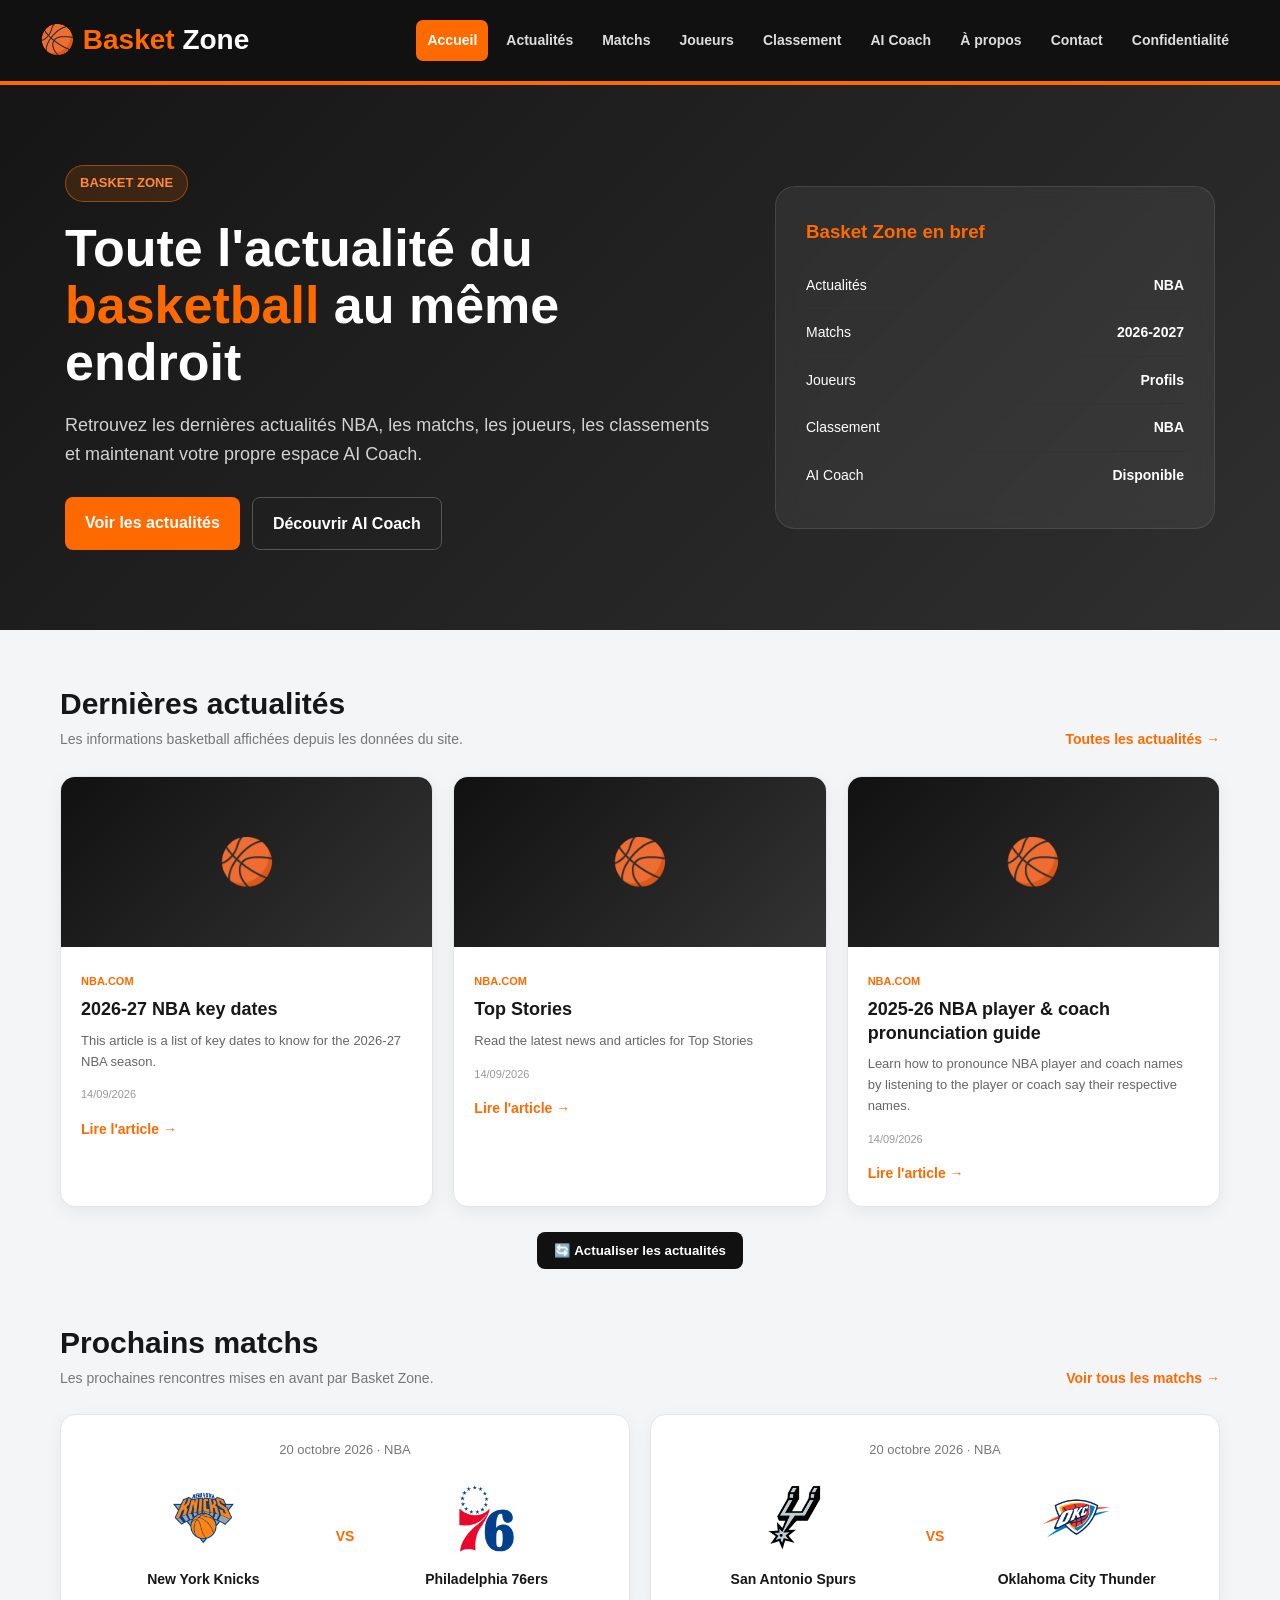
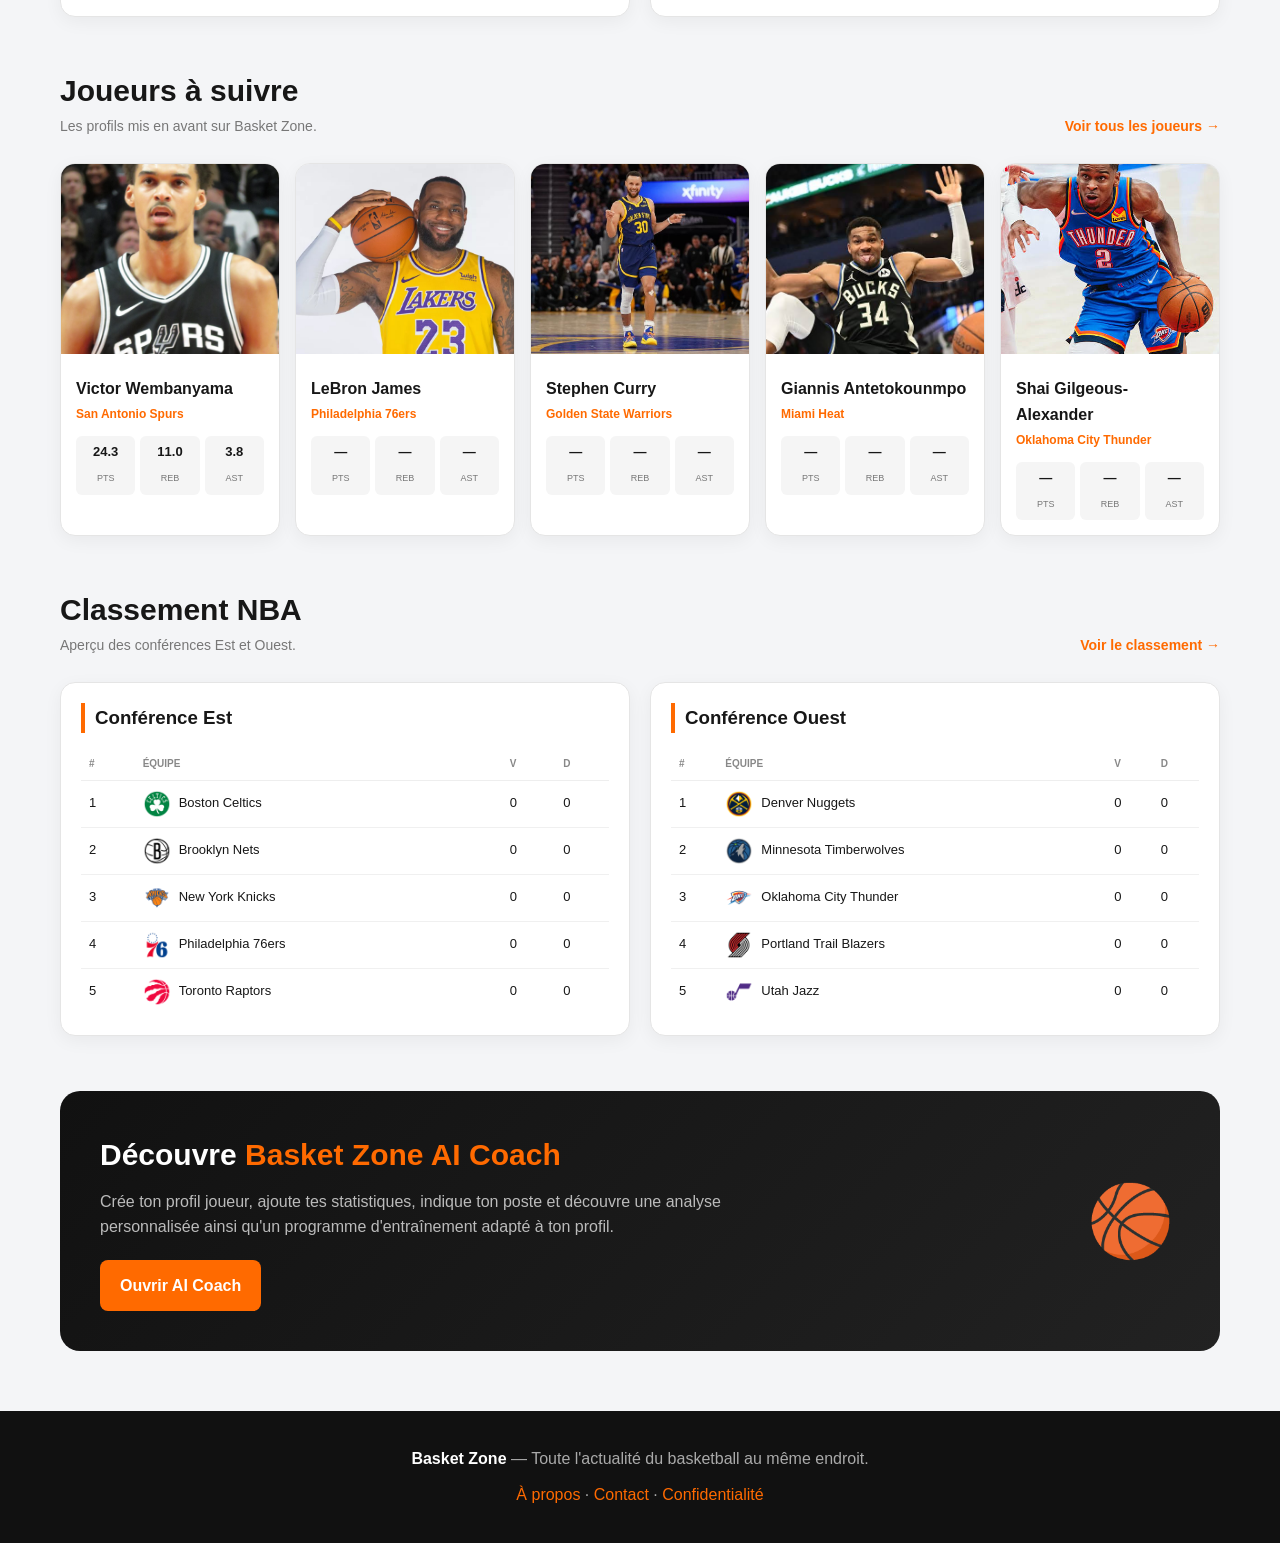
==== commit 6c76deb9: "Update index.html" ====
--- a/index.html
+++ b/index.html
@@ -4,18 +4,13 @@
     <meta charset="UTF-8">
     <meta name="viewport" content="width=device-width, initial-scale=1.0">
 
-    <title>Basket Zone | Actualité Basketball</title>
-    <meta name="description" content="Basket Zone - Toute l'actualité du basketball au même endroit. NBA, matchs, joueurs et classements.">
+    <title>Basket Zone - Actualité Basketball</title>
 
     <style>
         * {
+            box-sizing: border-box;
             margin: 0;
             padding: 0;
-            box-sizing: border-box;
-        }
-
-        html {
-            scroll-behavior: smooth;
         }
 
         body {
@@ -25,705 +20,520 @@
             line-height: 1.6;
         }
 
-        a {
-            text-decoration: none;
-            color: inherit;
-        }
-
-        /* =========================
-           HEADER
-        ========================= */
-
         header {
-            background: linear-gradient(135deg, #111111, #222222);
+            background: #111;
             color: white;
-        }
-
-        .top-bar {
+            border-bottom: 4px solid #ff6a00;
+            position: sticky;
+            top: 0;
+            z-index: 1000;
+        }
+
+        .header-container {
             max-width: 1250px;
             margin: auto;
-            padding: 22px 20px;
+            padding: 18px 25px;
             display: flex;
             align-items: center;
             justify-content: space-between;
+            gap: 25px;
+        }
+
+        .logo {
+            font-size: 28px;
+            font-weight: 900;
+            white-space: nowrap;
+        }
+
+        .logo span {
+            color: #ff6a00;
+        }
+
+        nav {
+            display: flex;
+            flex-wrap: wrap;
+            justify-content: flex-end;
+            gap: 7px;
+        }
+
+        nav a {
+            color: #ddd;
+            text-decoration: none;
+            padding: 9px 11px;
+            border-radius: 7px;
+            font-size: 14px;
+            font-weight: 700;
+            transition: 0.2s;
+        }
+
+        nav a:hover {
+            background: #222;
+            color: #ff6a00;
+        }
+
+        nav a.active {
+            background: #ff6a00;
+            color: white;
+        }
+
+        .hero {
+            background:
+                linear-gradient(135deg, rgba(17,17,17,0.98), rgba(35,35,35,0.94));
+            color: white;
+            padding: 80px 25px;
+        }
+
+        .hero-container {
+            max-width: 1150px;
+            margin: auto;
+            display: grid;
+            grid-template-columns: 1.2fr 0.8fr;
+            align-items: center;
+            gap: 50px;
+        }
+
+        .hero-badge {
+            display: inline-block;
+            background: rgba(255,106,0,0.15);
+            border: 1px solid rgba(255,106,0,0.5);
+            color: #ff8a3d;
+            padding: 7px 14px;
+            border-radius: 30px;
+            font-size: 13px;
+            font-weight: bold;
+            margin-bottom: 18px;
+        }
+
+        .hero h1 {
+            font-size: 52px;
+            line-height: 1.1;
+            margin-bottom: 20px;
+        }
+
+        .hero h1 span {
+            color: #ff6a00;
+        }
+
+        .hero p {
+            color: #d2d2d2;
+            font-size: 18px;
+            max-width: 680px;
+            margin-bottom: 28px;
+        }
+
+        .hero-buttons {
+            display: flex;
+            flex-wrap: wrap;
+            gap: 12px;
+        }
+
+        .button {
+            display: inline-block;
+            text-decoration: none;
+            padding: 13px 20px;
+            border-radius: 8px;
+            font-weight: bold;
+            transition: 0.2s;
+        }
+
+        .button-orange {
+            background: #ff6a00;
+            color: white;
+        }
+
+        .button-orange:hover {
+            background: #e85d00;
+            transform: translateY(-2px);
+        }
+
+        .button-dark {
+            border: 1px solid #555;
+            color: white;
+        }
+
+        .button-dark:hover {
+            border-color: #ff6a00;
+            color: #ff6a00;
+        }
+
+        .hero-card {
+            background: rgba(255,255,255,0.06);
+            border: 1px solid rgba(255,255,255,0.1);
+            border-radius: 20px;
+            padding: 30px;
+            backdrop-filter: blur(10px);
+        }
+
+        .hero-card h3 {
+            color: #ff6a00;
+            margin-bottom: 15px;
+        }
+
+        .hero-card-item {
+            display: flex;
+            justify-content: space-between;
+            border-bottom: 1px solid #333;
+            padding: 12px 0;
+            font-size: 14px;
+        }
+
+        .hero-card-item:last-child {
+            border-bottom: none;
+        }
+
+        .container {
+            max-width: 1200px;
+            margin: 50px auto;
+            padding: 0 20px;
+        }
+
+        .section-title {
+            display: flex;
+            justify-content: space-between;
+            align-items: end;
             gap: 20px;
-        }
-
-        .logo-area {
-            display: flex;
-            align-items: center;
-            gap: 14px;
-        }
-
-        .logo-basket {
-            width: 55px;
-            height: 55px;
-            border-radius: 50%;
-            background: #ff6a00;
+            margin-bottom: 25px;
+        }
+
+        .section-title h2 {
+            font-size: 30px;
+        }
+
+        .section-title p {
+            color: #777;
+            font-size: 14px;
+        }
+
+        .section-link {
+            color: #ff6a00;
+            text-decoration: none;
+            font-weight: bold;
+            font-size: 14px;
+        }
+
+        .news-grid {
+            display: grid;
+            grid-template-columns: repeat(3, 1fr);
+            gap: 20px;
+        }
+
+        .news-card {
+            background: white;
+            border-radius: 15px;
+            overflow: hidden;
+            border: 1px solid #e5e5e5;
+            box-shadow: 0 5px 18px rgba(0,0,0,0.06);
+            transition: 0.2s;
+        }
+
+        .news-card:hover {
+            transform: translateY(-4px);
+            box-shadow: 0 10px 25px rgba(0,0,0,0.1);
+        }
+
+        .news-image {
+            height: 170px;
+            background: linear-gradient(135deg, #111, #333);
             display: flex;
             align-items: center;
             justify-content: center;
-            font-size: 29px;
-            box-shadow: 0 5px 18px rgba(255, 106, 0, 0.35);
-        }
-
-        .logo-text h1 {
-            font-size: 29px;
-            font-weight: 800;
-            letter-spacing: -1px;
-        }
-
-        .logo-text p {
-            color: #bcbcbc;
-            font-size: 13px;
-            margin-top: 2px;
-        }
-
-        /* =========================
-           NAVIGATION
-        ========================= */
-
-        nav {
-            background: #090909;
-            border-top: 1px solid #303030;
-            border-bottom: 1px solid #303030;
-        }
-
-        .nav-container {
-            max-width: 1250px;
-            margin: auto;
-            display: flex;
-            align-items: center;
-            gap: 4px;
-            padding: 0 15px;
-            overflow-x: auto;
-        }
-
-        nav a {
-            color: #d8d8d8;
-            padding: 17px 14px;
-            font-size: 14px;
-            font-weight: 700;
-            white-space: nowrap;
-            border-bottom: 3px solid transparent;
-            transition: 0.2s;
-        }
-
-        nav a:hover {
-            color: white;
-            background: #1d1d1d;
-            border-bottom-color: #ff6a00;
-        }
-
-        nav a.active {
-            color: white;
-            background: #181818;
-            border-bottom-color: #ff6a00;
-        }
-
-        /* =========================
-           SEARCH
-        ========================= */
-
-        .search-area {
-            max-width: 1250px;
-            margin: auto;
-            padding: 18px 20px;
-        }
-
-        .search-box {
-            position: relative;
-            max-width: 500px;
-            margin-left: auto;
-        }
-
-        .search-box input {
-            width: 100%;
-            padding: 14px 18px 14px 46px;
-            border: none;
-            border-radius: 8px;
-            font-size: 14px;
-            outline: none;
-            background: white;
-            color: #222;
-            box-shadow: 0 2px 10px rgba(0,0,0,0.12);
-        }
-
-        .search-icon {
-            position: absolute;
-            left: 17px;
-            top: 50%;
-            transform: translateY(-50%);
-            font-size: 18px;
-            color: #777;
-        }
-
-        /* =========================
-           MAIN
-        ========================= */
-
-        main {
-            max-width: 1250px;
-            margin: auto;
-            padding: 30px 20px 60px;
-        }
-
-        .section-title {
-            display: flex;
-            align-items: center;
-            justify-content: space-between;
-            gap: 20px;
-            margin-bottom: 18px;
-        }
-
-        .section-title h2 {
-            font-size: 25px;
-            font-weight: 800;
-        }
-
-        .section-title h2::before {
-            content: "";
-            display: inline-block;
-            width: 5px;
-            height: 26px;
-            background: #ff6a00;
-            margin-right: 10px;
-            vertical-align: -4px;
-            border-radius: 3px;
-        }
-
-        .section-title a {
             color: #ff6a00;
-            font-size: 14px;
-            font-weight: 700;
-        }
-
-        /* =========================
-           HERO
-        ========================= */
-
-        .hero {
-            background:
-                linear-gradient(90deg, rgba(0,0,0,0.88), rgba(0,0,0,0.45)),
-                linear-gradient(135deg, #ff6a00, #121212);
-            min-height: 330px;
-            border-radius: 14px;
-            padding: 45px;
-            color: white;
-            display: flex;
-            align-items: center;
-            margin-bottom: 35px;
-            box-shadow: 0 10px 35px rgba(0,0,0,0.16);
-        }
-
-        .hero-content {
-            max-width: 700px;
-        }
-
-        .hero-tag {
-            display: inline-block;
-            background: #ff6a00;
-            padding: 6px 11px;
-            border-radius: 5px;
-            font-size: 12px;
-            font-weight: 800;
-            margin-bottom: 14px;
-            text-transform: uppercase;
-        }
-
-        .hero h2 {
-            font-size: 42px;
-            line-height: 1.1;
-            margin-bottom: 15px;
-            letter-spacing: -1px;
-        }
-
-        .hero p {
-            color: #dddddd;
-            font-size: 16px;
-            max-width: 650px;
-            margin-bottom: 24px;
-        }
-
-        .hero-buttons {
-            display: flex;
-            gap: 12px;
-            flex-wrap: wrap;
-        }
-
-        .btn {
-            display: inline-block;
-            padding: 12px 20px;
-            border-radius: 7px;
-            font-weight: 700;
-            font-size: 14px;
-            transition: 0.2s;
-        }
-
-        .btn-orange {
-            background: #ff6a00;
-            color: white;
-        }
-
-        .btn-orange:hover {
-            background: #e85f00;
-            transform: translateY(-1px);
-        }
-
-        .btn-light {
-            background: white;
-            color: #111;
-        }
-
-        .btn-light:hover {
-            background: #eeeeee;
-        }
-
-        /* =========================
-           ACTUALITÉS
-        ========================= */
-
-        .news-grid {
-            display: grid;
-            grid-template-columns: 2fr 1fr 1fr;
-            gap: 18px;
-            margin-bottom: 40px;
-        }
-
-        .news-card {
-            background: white;
-            border-radius: 12px;
-            overflow: hidden;
-            box-shadow: 0 3px 14px rgba(0,0,0,0.08);
-            transition: 0.25s;
-            border: 1px solid #eeeeee;
-        }
-
-        .news-card:hover {
-            transform: translateY(-4px);
-            box-shadow: 0 9px 25px rgba(0,0,0,0.12);
-        }
-
-        .news-image {
-            height: 175px;
-            background: linear-gradient(135deg, #222, #ff6a00);
-            display: flex;
-            align-items: center;
-            justify-content: center;
-            color: white;
-            font-size: 50px;
-        }
-
-        .news-card.main-news .news-image {
-            height: 245px;
+            font-size: 45px;
         }
 
         .news-content {
-            padding: 17px;
-        }
-
-        .news-meta {
-            font-size: 11px;
-            color: #ff6a00;
-            font-weight: 800;
-            text-transform: uppercase;
-            margin-bottom: 7px;
-        }
-
-        .news-content h3 {
-            font-size: 19px;
-            line-height: 1.25;
-            margin-bottom: 9px;
-        }
-
-        .news-card:not(.main-news) .news-content h3 {
-            font-size: 16px;
-        }
-
-        .news-content p {
-            color: #6b6b6b;
-            font-size: 13px;
-        }
-
-        .news-link {
+            padding: 20px;
+        }
+
+        .news-category {
             display: inline-block;
             color: #ff6a00;
-            margin-top: 12px;
+            font-size: 11px;
+            font-weight: bold;
+            text-transform: uppercase;
+            margin-bottom: 8px;
+        }
+
+        .news-content h3 {
+            font-size: 18px;
+            margin-bottom: 9px;
+            line-height: 1.3;
+        }
+
+        .news-content p {
+            color: #666;
             font-size: 13px;
-            font-weight: 700;
-        }
-
-        /* =========================
-           MATCHS
-        ========================= */
+        }
+
+        .news-date {
+            display: block;
+            margin-top: 14px;
+            color: #999;
+            font-size: 11px;
+        }
+
+        .refresh-area {
+            text-align: center;
+            margin-top: 25px;
+        }
+
+        .refresh-button {
+            border: none;
+            background: #111;
+            color: white;
+            padding: 11px 17px;
+            border-radius: 8px;
+            cursor: pointer;
+            font-weight: bold;
+        }
+
+        .refresh-button:hover {
+            background: #ff6a00;
+        }
 
         .matches-grid {
             display: grid;
             grid-template-columns: repeat(2, 1fr);
-            gap: 18px;
-            margin-bottom: 40px;
+            gap: 20px;
         }
 
         .match-card {
             background: white;
-            border-radius: 12px;
-            padding: 22px;
-            box-shadow: 0 3px 14px rgba(0,0,0,0.08);
-            border: 1px solid #eeeeee;
-        }
-
-        .match-top {
-            display: flex;
-            justify-content: space-between;
+            border-radius: 15px;
+            padding: 25px;
+            border: 1px solid #e5e5e5;
+            box-shadow: 0 5px 18px rgba(0,0,0,0.05);
+        }
+
+        .match-date {
+            text-align: center;
+            color: #777;
+            font-size: 13px;
+            margin-bottom: 20px;
+        }
+
+        .teams {
+            display: grid;
+            grid-template-columns: 1fr auto 1fr;
             align-items: center;
-            margin-bottom: 18px;
-        }
-
-        .competition {
-            color: #ff6a00;
-            font-size: 12px;
-            font-weight: 800;
-            text-transform: uppercase;
-        }
-
-        .match-date {
-            font-size: 12px;
-            color: #777;
-        }
-
-        .teams {
-            display: flex;
-            align-items: center;
-            justify-content: space-around;
-            gap: 20px;
+            gap: 15px;
         }
 
         .team {
             text-align: center;
-            width: 40%;
         }
 
         .team img {
-            width: 70px;
-            height: 70px;
+            width: 75px;
+            height: 75px;
             object-fit: contain;
-            margin-bottom: 8px;
-        }
-
-        .team-name {
             display: block;
-            font-weight: 700;
+            margin: auto auto 10px;
+        }
+
+        .team strong {
             font-size: 14px;
         }
 
         .vs {
-            font-weight: 900;
-            color: #999;
             font-size: 14px;
-        }
-
-        /* =========================
-           JOUEURS
-        ========================= */
+            font-weight: bold;
+            color: #ff6a00;
+        }
 
         .players-grid {
             display: grid;
             grid-template-columns: repeat(5, 1fr);
             gap: 15px;
-            margin-bottom: 40px;
         }
 
         .player-card {
             background: white;
-            border-radius: 12px;
+            border: 1px solid #e5e5e5;
+            border-radius: 15px;
             overflow: hidden;
-            box-shadow: 0 3px 14px rgba(0,0,0,0.08);
-            border: 1px solid #eeeeee;
-            transition: 0.25s;
-        }
-
-        .player-card:hover {
-            transform: translateY(-4px);
-        }
-
-        .player-photo {
-            height: 205px;
-            background: #e8e8e8;
-            overflow: hidden;
-        }
-
-        .player-photo img {
+            box-shadow: 0 5px 18px rgba(0,0,0,0.05);
+        }
+
+        .player-card img {
             width: 100%;
-            height: 100%;
+            height: 190px;
             object-fit: cover;
-            object-position: center top;
-        }
-
-        .player-info {
-            padding: 14px;
-        }
-
-        .player-info h3 {
+            background: #ddd;
+        }
+
+        .player-content {
+            padding: 15px;
+        }
+
+        .player-content h3 {
             font-size: 16px;
-            margin-bottom: 2px;
+            margin-bottom: 3px;
         }
 
         .player-team {
             color: #ff6a00;
             font-size: 12px;
-            font-weight: 700;
+            font-weight: bold;
             margin-bottom: 12px;
         }
 
-        .stats {
+        .player-stats {
             display: grid;
             grid-template-columns: repeat(3, 1fr);
             gap: 5px;
-            border-top: 1px solid #eeeeee;
-            padding-top: 10px;
-        }
-
-        .stat {
             text-align: center;
         }
 
-        .stat strong {
+        .player-stat {
+            background: #f5f5f5;
+            border-radius: 6px;
+            padding: 6px 2px;
+        }
+
+        .player-stat strong {
             display: block;
-            font-size: 15px;
-        }
-
-        .stat span {
-            font-size: 10px;
-            color: #888;
-            text-transform: uppercase;
-        }
-
-        /* =========================
-           CLASSEMENT
-        ========================= */
+            font-size: 13px;
+        }
+
+        .player-stat span {
+            font-size: 9px;
+            color: #777;
+        }
 
         .standings-grid {
             display: grid;
             grid-template-columns: repeat(2, 1fr);
             gap: 20px;
-            margin-bottom: 40px;
-        }
-
-        .standings-box {
+        }
+
+        .standings-card {
             background: white;
-            border-radius: 12px;
+            border: 1px solid #e5e5e5;
+            border-radius: 15px;
             padding: 20px;
-            box-shadow: 0 3px 14px rgba(0,0,0,0.08);
-            border: 1px solid #eeeeee;
-        }
-
-        .standings-box h3 {
-            margin-bottom: 14px;
-            font-size: 19px;
-        }
-
-        .conference {
-            color: #ff6a00;
-        }
-
-        .standing-row {
-            display: grid;
-            grid-template-columns: 35px 1fr 50px 50px;
-            gap: 8px;
-            align-items: center;
-            padding: 9px 0;
-            border-bottom: 1px solid #eeeeee;
+            box-shadow: 0 5px 18px rgba(0,0,0,0.05);
+        }
+
+        .standings-card h3 {
+            margin-bottom: 15px;
+            border-left: 4px solid #ff6a00;
+            padding-left: 10px;
+        }
+
+        .standings-table {
+            width: 100%;
+            border-collapse: collapse;
             font-size: 13px;
         }
 
-        .standing-row:last-child {
-            border-bottom: none;
-        }
-
-        .standing-rank {
-            font-weight: 800;
+        .standings-table th {
             color: #888;
-        }
-
-        .standing-team {
-            font-weight: 700;
-        }
-
-        .standing-value {
-            text-align: center;
-            color: #555;
-        }
-
-        .standing-header {
-            color: #999;
             font-size: 10px;
             text-transform: uppercase;
-            font-weight: 700;
-        }
-
-        /* =========================
-           CTA
-        ========================= */
-
-        .cta {
+            text-align: left;
+            padding: 8px;
+            border-bottom: 1px solid #eee;
+        }
+
+        .standings-table td {
+            padding: 9px 8px;
+            border-bottom: 1px solid #f0f0f0;
+        }
+
+        .standings-table tr:last-child td {
+            border-bottom: none;
+        }
+
+        .team-cell {
+            display: flex;
+            align-items: center;
+            gap: 8px;
+        }
+
+        .team-cell img {
+            width: 28px;
+            height: 28px;
+            object-fit: contain;
+        }
+
+        .ai-section {
+            background: linear-gradient(135deg, #111, #222);
+            color: white;
+            border-radius: 20px;
+            padding: 40px;
+            margin-top: 55px;
+            display: flex;
+            align-items: center;
+            justify-content: space-between;
+            gap: 30px;
+        }
+
+        .ai-section h2 {
+            font-size: 30px;
+            margin-bottom: 10px;
+        }
+
+        .ai-section h2 span {
+            color: #ff6a00;
+        }
+
+        .ai-section p {
+            color: #bbb;
+            max-width: 700px;
+        }
+
+        .ai-icon {
+            font-size: 70px;
+            min-width: 100px;
+            text-align: center;
+        }
+
+        footer {
             background: #111;
+            color: #aaa;
+            text-align: center;
+            padding: 35px 20px;
+            margin-top: 60px;
+        }
+
+        footer strong {
             color: white;
-            border-radius: 13px;
-            padding: 35px;
-            text-align: center;
-            margin-top: 20px;
-        }
-
-        .cta h2 {
-            font-size: 28px;
-            margin-bottom: 10px;
-        }
-
-        .cta p {
-            color: #bdbdbd;
-            max-width: 650px;
-            margin: 0 auto 20px;
-        }
-
-        /* =========================
-           FOOTER
-        ========================= */
-
-        footer {
-            background: #0b0b0b;
-            color: white;
-            margin-top: 50px;
-        }
-
-        .footer-container {
-            max-width: 1250px;
-            margin: auto;
-            padding: 35px 20px 20px;
-        }
-
-        .footer-grid {
-            display: grid;
-            grid-template-columns: 2fr 1fr 1fr 1fr;
-            gap: 30px;
-            padding-bottom: 25px;
-        }
-
-        .footer-column h3 {
-            font-size: 15px;
-            margin-bottom: 13px;
-        }
-
-        .footer-column p,
-        .footer-column a {
-            color: #999;
-            font-size: 13px;
-        }
-
-        .footer-column a {
-            display: block;
-            margin-bottom: 7px;
-        }
-
-        .footer-column a:hover {
+        }
+
+        footer a {
             color: #ff6a00;
-        }
-
-        .footer-bottom {
-            border-top: 1px solid #292929;
-            padding-top: 18px;
-            text-align: center;
-            color: #777;
-            font-size: 12px;
-        }
-
-        /* =========================
-           MESSAGE CHARGEMENT
-        ========================= */
+            text-decoration: none;
+        }
 
         .loading {
             text-align: center;
-            padding: 25px;
+            padding: 35px;
             color: #777;
-            background: white;
-            border-radius: 10px;
-        }
-
-        /* =========================
-           RESPONSIVE
-        ========================= */
-
-        @media (max-width: 1000px) {
+        }
+
+        @media (max-width: 1050px) {
             .players-grid {
                 grid-template-columns: repeat(3, 1fr);
             }
 
-            .news-grid {
-                grid-template-columns: 1fr 1fr;
-            }
-
-            .news-card.main-news {
-                grid-column: 1 / -1;
-            }
-
-            .footer-grid {
-                grid-template-columns: 1fr 1fr;
-            }
-        }
-
-        @media (max-width: 700px) {
-            .top-bar {
-                padding: 16px;
-            }
-
-            .logo-text h1 {
-                font-size: 23px;
-            }
-
-            .logo-basket {
-                width: 45px;
-                height: 45px;
-                font-size: 23px;
-            }
-
-            nav {
-                overflow-x: auto;
-            }
-
-            .nav-container {
-                padding: 0 5px;
-            }
-
-            nav a {
-                padding: 14px 11px;
-                font-size: 12px;
-            }
-
-            main {
-                padding: 20px 14px 40px;
-            }
-
-            .hero {
-                padding: 28px 22px;
-                min-height: 300px;
-            }
-
-            .hero h2 {
-                font-size: 30px;
-            }
-
-            .hero p {
-                font-size: 14px;
-            }
-
-            .news-grid {
+            .hero-container {
                 grid-template-columns: 1fr;
             }
-
-            .news-card.main-news {
-                grid-column: auto;
+        }
+
+        @media (max-width: 800px) {
+            .header-container {
+                flex-direction: column;
             }
 
-            .matches-grid {
+            nav {
+                justify-content: center;
+            }
+
+            .news-grid,
+            .matches-grid,
+            .standings-grid {
                 grid-template-columns: 1fr;
             }
 
@@ -731,30 +541,27 @@
                 grid-template-columns: repeat(2, 1fr);
             }
 
-            .standings-grid {
-                grid-template-columns: 1fr;
+            .ai-section {
+                flex-direction: column;
+                text-align: center;
             }
-
-            .footer-grid {
-                grid-template-columns: 1fr;
+        }
+
+        @media (max-width: 500px) {
+            .hero h1 {
+                font-size: 38px;
             }
 
-            .section-title h2 {
-                font-size: 21px;
-            }
-        }
-
-        @media (max-width: 430px) {
             .players-grid {
                 grid-template-columns: 1fr;
             }
 
-            .player-photo {
-                height: 260px;
+            .hero-buttons {
+                flex-direction: column;
             }
 
-            .search-box {
-                max-width: none;
+            .button {
+                text-align: center;
             }
         }
     </style>
@@ -762,199 +569,412 @@
 
 <body>
 
-<!-- =========================
-     HEADER
-========================= -->
-
 <header>
-
-    <div class="top-bar">
-
-        <a href="index.html" class="logo-area">
-            <div class="logo-basket">🏀</div>
-
-            <div class="logo-text">
-                <h1>Basket Zone</h1>
-                <p>Toute l'actualité du basketball au même endroit</p>
-            </div>
-        </a>
-
-    </div>
-
-    <nav>
-        <div class="nav-container">
-
+    <div class="header-container">
+
+        <div class="logo">
+            🏀 <span>Basket</span> Zone
+        </div>
+
+        <nav>
             <a href="index.html" class="active">Accueil</a>
             <a href="actualites.html">Actualités</a>
             <a href="matchs.html">Matchs</a>
             <a href="joueurs.html">Joueurs</a>
             <a href="classement.html">Classement</a>
+            <a href="assistant.html">AI Coach</a>
             <a href="apropos.html">À propos</a>
             <a href="contact.html">Contact</a>
             <a href="confidentialite.html">Confidentialité</a>
-
-        </div>
-    </nav>
-
-    <div class="search-area">
-
-        <div class="search-box">
-
-            <span class="search-icon">🔎</span>
-
-            <input
-                type="text"
-                id="searchInput"
-                placeholder="Rechercher un joueur..."
-            >
-
-        </div>
+        </nav>
 
     </div>
-
 </header>
 
 
-<!-- =========================
-     CONTENU
-========================= -->
-
-<main>
-
-    <!-- HERO -->
-
-    <section class="hero">
-
-        <div class="hero-content">
-
-            <span class="hero-tag">Basket Zone</span>
-
-            <h2>
-                Le basketball.<br>
-                Toute l'actualité.
-            </h2>
+<section class="hero">
+
+    <div class="hero-container">
+
+        <div>
+
+            <div class="hero-badge">
+                BASKET ZONE
+            </div>
+
+            <h1>
+                Toute l'actualité du
+                <span>basketball</span>
+                au même endroit
+            </h1>
 
             <p>
                 Retrouvez les dernières actualités NBA, les matchs,
-                les meilleurs joueurs et les classements sur Basket Zone.
+                les joueurs, les classements et maintenant votre
+                propre espace AI Coach.
             </p>
 
             <div class="hero-buttons">
 
-                <a href="actualites.html" class="btn btn-orange">
+                <a
+                    href="actualites.html"
+                    class="button button-orange"
+                >
                     Voir les actualités
                 </a>
 
-                <a href="matchs.html" class="btn btn-light">
-                    Voir les matchs
+                <a
+                    href="assistant.html"
+                    class="button button-dark"
+                >
+                    Découvrir AI Coach
                 </a>
 
             </div>
 
         </div>
 
-    </section>
-
-
-    <!-- =========================
-         ACTUALITÉS
-    ========================= -->
-
-    <section>
-
-        <div class="section-title">
-
+
+        <div class="hero-card">
+
+            <h3>Basket Zone en bref</h3>
+
+            <div class="hero-card-item">
+                <span>Actualités</span>
+                <strong>NBA</strong>
+            </div>
+
+            <div class="hero-card-item">
+                <span>Matchs</span>
+                <strong>2026-2027</strong>
+            </div>
+
+            <div class="hero-card-item">
+                <span>Joueurs</span>
+                <strong>Profils</strong>
+            </div>
+
+            <div class="hero-card-item">
+                <span>Classement</span>
+                <strong>NBA</strong>
+            </div>
+
+            <div class="hero-card-item">
+                <span>AI Coach</span>
+                <strong>Disponible</strong>
+            </div>
+
+        </div>
+
+    </div>
+
+</section>
+
+
+<!-- ACTUALITÉS -->
+
+<section class="container">
+
+    <div class="section-title">
+
+        <div>
             <h2>Dernières actualités</h2>
-
-            <a href="actualites.html">
-                Toutes les actualités →
-            </a>
-
-        </div>
-
-        <div id="newsContainer" class="news-grid">
-
-            <div class="news-card main-news">
-
-                <div class="news-image">
-                    🏀
+            <p>
+                Les informations basketball affichées depuis les données du site.
+            </p>
+        </div>
+
+        <a
+            href="actualites.html"
+            class="section-link"
+        >
+            Toutes les actualités →
+        </a>
+
+    </div>
+
+
+    <div
+        class="news-grid"
+        id="newsGrid"
+    >
+
+        <div class="loading">
+            Chargement des actualités...
+        </div>
+
+    </div>
+
+
+    <div class="refresh-area">
+
+        <button
+            class="refresh-button"
+            id="refreshNews"
+        >
+            🔄 Actualiser les actualités
+        </button>
+
+    </div>
+
+</section>
+
+
+<!-- MATCHS -->
+
+<section class="container">
+
+    <div class="section-title">
+
+        <div>
+            <h2>Prochains matchs</h2>
+            <p>
+                Les prochaines rencontres mises en avant par Basket Zone.
+            </p>
+        </div>
+
+        <a
+            href="matchs.html"
+            class="section-link"
+        >
+            Voir tous les matchs →
+        </a>
+
+    </div>
+
+
+    <div class="matches-grid">
+
+        <div class="match-card">
+
+            <div class="match-date">
+                20 octobre 2026 · NBA
+            </div>
+
+            <div class="teams">
+
+                <div class="team">
+
+                    <img
+                        src="photos/new-york-knicks_big_square.png"
+                        alt="New York Knicks"
+                    >
+
+                    <strong>
+                        New York Knicks
+                    </strong>
+
                 </div>
 
-                <div class="news-content">
-
-                    <div class="news-meta">
-                        NBA
+                <div class="vs">
+                    VS
+                </div>
+
+                <div class="team">
+
+                    <img
+                        src="photos/philadelphia-76ers_big_square.png"
+                        alt="Philadelphia 76ers"
+                    >
+
+                    <strong>
+                        Philadelphia 76ers
+                    </strong>
+
+                </div>
+
+            </div>
+
+        </div>
+
+
+        <div class="match-card">
+
+            <div class="match-date">
+                20 octobre 2026 · NBA
+            </div>
+
+            <div class="teams">
+
+                <div class="team">
+
+                    <img
+                        src="photos/san-antonio-spurs_big_square.png"
+                        alt="San Antonio Spurs"
+                    >
+
+                    <strong>
+                        San Antonio Spurs
+                    </strong>
+
+                </div>
+
+                <div class="vs">
+                    VS
+                </div>
+
+                <div class="team">
+
+                    <img
+                        src="photos/oklahoma-city-thunder_big_square.png"
+                        alt="Oklahoma City Thunder"
+                    >
+
+                    <strong>
+                        Oklahoma City Thunder
+                    </strong>
+
+                </div>
+
+            </div>
+
+        </div>
+
+    </div>
+
+</section>
+
+
+<!-- JOUEURS -->
+
+<section class="container">
+
+    <div class="section-title">
+
+        <div>
+            <h2>Joueurs à suivre</h2>
+            <p>
+                Les profils mis en avant sur Basket Zone.
+            </p>
+        </div>
+
+        <a
+            href="joueurs.html"
+            class="section-link"
+        >
+            Voir tous les joueurs →
+        </a>
+
+    </div>
+
+
+    <div class="players-grid">
+
+        <div class="player-card">
+
+            <img
+                src="wembanyama.jpg"
+                alt="Victor Wembanyama"
+            >
+
+            <div class="player-content">
+
+                <h3>
+                    Victor Wembanyama
+                </h3>
+
+                <div class="player-team">
+                    San Antonio Spurs
+                </div>
+
+                <div class="player-stats">
+
+                    <div class="player-stat">
+                        <strong id="wembyPTS">24.3</strong>
+                        <span>PTS</span>
                     </div>
 
-                    <h3>
-                        Les dernières nouvelles du basketball
-                    </h3>
-
-                    <p>
-                        Retrouvez les informations les plus importantes
-                        du monde du basketball.
-                    </p>
-
-                    <a href="actualites.html" class="news-link">
-                        Lire l'article →
-                    </a>
+                    <div class="player-stat">
+                        <strong id="wembyREB">11.0</strong>
+                        <span>REB</span>
+                    </div>
+
+                    <div class="player-stat">
+                        <strong id="wembyAST">3.8</strong>
+                        <span>AST</span>
+                    </div>
 
                 </div>
 
             </div>
 
-            <div class="news-card">
-
-                <div class="news-image">
-                    🏆
+        </div>
+
+
+        <div class="player-card">
+
+            <img
+                src="lebron.jpg"
+                alt="LeBron James"
+            >
+
+            <div class="player-content">
+
+                <h3>
+                    LeBron James
+                </h3>
+
+                <div class="player-team">
+                    Philadelphia 76ers
                 </div>
 
-                <div class="news-content">
-
-                    <div class="news-meta">
-                        NBA
+                <div class="player-stats">
+
+                    <div class="player-stat">
+                        <strong id="lebronPTS">—</strong>
+                        <span>PTS</span>
                     </div>
 
-                    <h3>
-                        La nouvelle saison NBA approche
-                    </h3>
-
-                    <p>
-                        Découvrez les principales informations
-                        concernant la prochaine saison.
-                    </p>
-
-                    <a href="actualites.html" class="news-link">
-                        En savoir plus →
-                    </a>
+                    <div class="player-stat">
+                        <strong id="lebronREB">—</strong>
+                        <span>REB</span>
+                    </div>
+
+                    <div class="player-stat">
+                        <strong id="lebronAST">—</strong>
+                        <span>AST</span>
+                    </div>
 
                 </div>
 
             </div>
 
-            <div class="news-card">
-
-                <div class="news-image">
-                    ⭐
+        </div>
+
+
+        <div class="player-card">
+
+            <img
+                src="curry.jpg"
+                alt="Stephen Curry"
+            >
+
+            <div class="player-content">
+
+                <h3>
+                    Stephen Curry
+                </h3>
+
+                <div class="player-team">
+                    Golden State Warriors
                 </div>
 
-                <div class="news-content">
-
-                    <div class="news-meta">
-                        Joueurs
+                <div class="player-stats">
+
+                    <div class="player-stat">
+                        <strong id="curryPTS">—</strong>
+                        <span>PTS</span>
                     </div>
 
-                    <h3>
-                        Les stars à suivre cette saison
-                    </h3>
-
-                    <p>
-                        Wembanyama, LeBron, Curry, Giannis et bien d'autres.
-                    </p>
-
-                    <a href="joueurs.html" class="news-link">
-                        Voir les joueurs →
-                    </a>
+                    <div class="player-stat">
+                        <strong id="curryREB">—</strong>
+                        <span>REB</span>
+                    </div>
+
+                    <div class="player-stat">
+                        <strong id="curryAST">—</strong>
+                        <span>AST</span>
+                    </div>
 
                 </div>
 
@@ -962,946 +982,791 @@
 
         </div>
 
-    </section>
-
-
-    <!-- =========================
-         MATCHS
-    ========================= -->
-
-    <section>
-
-        <div class="section-title">
-
-            <h2>Prochains matchs</h2>
-
-            <a href="matchs.html">
-                Tous les matchs →
-            </a>
-
-        </div>
-
-        <div class="matches-grid">
-
-            <!-- MATCH 1 -->
-
-            <div class="match-card">
-
-                <div class="match-top">
-
-                    <span class="competition">
-                        NBA
-                    </span>
-
-                    <span class="match-date">
-                        20 octobre 2026
-                    </span>
-
+
+        <div class="player-card">
+
+            <img
+                src="giannis.jpg"
+                alt="Giannis Antetokounmpo"
+            >
+
+            <div class="player-content">
+
+                <h3>
+                    Giannis Antetokounmpo
+                </h3>
+
+                <div class="player-team">
+                    Miami Heat
                 </div>
 
-                <div class="teams">
-
-                    <div class="team">
-
-                        <img
-                            src="photos/new-york-knicks_big_square.png"
-                            alt="New York Knicks"
-                        >
-
-                        <span class="team-name">
-                            New York Knicks
-                        </span>
-
+                <div class="player-stats">
+
+                    <div class="player-stat">
+                        <strong id="giannisPTS">—</strong>
+                        <span>PTS</span>
                     </div>
 
-                    <span class="vs">
-                        VS
-                    </span>
-
-                    <div class="team">
-
-                        <img
-                            src="photos/philadelphia-76ers_big_square.png"
-                            alt="Philadelphia 76ers"
-                        >
-
-                        <span class="team-name">
-                            Philadelphia 76ers
-                        </span>
-
+                    <div class="player-stat">
+                        <strong id="giannisREB">—</strong>
+                        <span>REB</span>
                     </div>
 
+                    <div class="player-stat">
+                        <strong id="giannisAST">—</strong>
+                        <span>AST</span>
+                    </div>
+
                 </div>
 
             </div>
 
-
-            <!-- MATCH 2 -->
-
-            <div class="match-card">
-
-                <div class="match-top">
-
-                    <span class="competition">
-                        NBA
-                    </span>
-
-                    <span class="match-date">
-                        20 octobre 2026
-                    </span>
-
+        </div>
+
+
+        <div class="player-card">
+
+            <img
+                src="shai.jpg"
+                alt="Shai Gilgeous-Alexander"
+            >
+
+            <div class="player-content">
+
+                <h3>
+                    Shai Gilgeous-Alexander
+                </h3>
+
+                <div class="player-team">
+                    Oklahoma City Thunder
                 </div>
 
-                <div class="teams">
-
-                    <div class="team">
-
-                        <img
-                            src="photos/san-antonio-spurs_big_square.png"
-                            alt="San Antonio Spurs"
-                        >
-
-                        <span class="team-name">
-                            San Antonio Spurs
-                        </span>
-
+                <div class="player-stats">
+
+                    <div class="player-stat">
+                        <strong id="shaiPTS">—</strong>
+                        <span>PTS</span>
                     </div>
 
-                    <span class="vs">
-                        VS
-                    </span>
-
-                    <div class="team">
-
-                        <img
-                            src="photos/oklahoma-city-thunder_big_square.png"
-                            alt="Oklahoma City Thunder"
-                        >
-
-                        <span class="team-name">
-                            Oklahoma City Thunder
-                        </span>
-
+                    <div class="player-stat">
+                        <strong id="shaiREB">—</strong>
+                        <span>REB</span>
                     </div>
 
+                    <div class="player-stat">
+                        <strong id="shaiAST">—</strong>
+                        <span>AST</span>
+                    </div>
+
                 </div>
 
             </div>
 
         </div>
 
-    </section>
-
-
-    <!-- =========================
-         JOUEURS
-    ========================= -->
-
-    <section>
-
-        <div class="section-title">
-
-            <h2>Stars de la NBA</h2>
-
-            <a href="joueurs.html">
-                Tous les joueurs →
-            </a>
-
-        </div>
-
-        <div id="playersContainer" class="players-grid">
-
-            <!-- WEMBANYAMA -->
-
-            <article class="player-card">
-
-                <div class="player-photo">
-
-                    <img
-                        src="wembanyama.jpg"
-                        alt="Victor Wembanyama"
-                    >
-
-                </div>
-
-                <div class="player-info">
-
-                    <h3>Victor Wembanyama</h3>
-
-                    <div class="player-team">
-                        San Antonio Spurs
+    </div>
+
+</section>
+
+
+<!-- CLASSEMENT -->
+
+<section class="container">
+
+    <div class="section-title">
+
+        <div>
+            <h2>Classement NBA</h2>
+            <p>
+                Aperçu des conférences Est et Ouest.
+            </p>
+        </div>
+
+        <a
+            href="classement.html"
+            class="section-link"
+        >
+            Voir le classement →
+        </a>
+
+    </div>
+
+
+    <div class="standings-grid">
+
+        <div class="standings-card">
+
+            <h3>
+                Conférence Est
+            </h3>
+
+            <table class="standings-table">
+
+                <thead>
+                    <tr>
+                        <th>#</th>
+                        <th>Équipe</th>
+                        <th>V</th>
+                        <th>D</th>
+                    </tr>
+                </thead>
+
+                <tbody id="eastStandings">
+
+                    <tr>
+                        <td colspan="4">
+                            Chargement...
+                        </td>
+                    </tr>
+
+                </tbody>
+
+            </table>
+
+        </div>
+
+
+        <div class="standings-card">
+
+            <h3>
+                Conférence Ouest
+            </h3>
+
+            <table class="standings-table">
+
+                <thead>
+                    <tr>
+                        <th>#</th>
+                        <th>Équipe</th>
+                        <th>V</th>
+                        <th>D</th>
+                    </tr>
+                </thead>
+
+                <tbody id="westStandings">
+
+                    <tr>
+                        <td colspan="4">
+                            Chargement...
+                        </td>
+                    </tr>
+
+                </tbody>
+
+            </table>
+
+        </div>
+
+    </div>
+
+</section>
+
+
+<!-- AI COACH -->
+
+<section class="container">
+
+    <div class="ai-section">
+
+        <div>
+
+            <h2>
+                Découvre <span>Basket Zone AI Coach</span>
+            </h2>
+
+            <p>
+                Crée ton profil joueur, ajoute tes statistiques,
+                indique ton poste et découvre une analyse personnalisée
+                ainsi qu'un programme d'entraînement adapté à ton profil.
+            </p>
+
+            <div style="margin-top:20px;">
+
+                <a
+                    href="assistant.html"
+                    class="button button-orange"
+                >
+                    Ouvrir AI Coach
+                </a>
+
+            </div>
+
+        </div>
+
+        <div class="ai-icon">
+            🏀
+        </div>
+
+    </div>
+
+</section>
+
+
+<footer>
+
+    <p>
+        <strong>Basket Zone</strong> — Toute l'actualité du basketball
+        au même endroit.
+    </p>
+
+    <p style="margin-top:10px;">
+        <a href="apropos.html">À propos</a>
+        ·
+        <a href="contact.html">Contact</a>
+        ·
+        <a href="confidentialite.html">Confidentialité</a>
+    </p>
+
+</footer>
+
+
+<script>
+
+    /* =========================
+       ACTUALITÉS
+    ========================= */
+
+    async function loadNews() {
+
+        const newsGrid =
+            document.getElementById("newsGrid");
+
+        try {
+
+            const response =
+                await fetch(
+                    "news.json?t=" + Date.now(),
+                    {
+                        cache: "no-store"
+                    }
+                );
+
+            if (!response.ok) {
+                throw new Error("Impossible de charger les actualités.");
+            }
+
+            const data =
+                await response.json();
+
+            const articles =
+                data.articles || data.news || data;
+
+            newsGrid.innerHTML = "";
+
+            if (!Array.isArray(articles) || articles.length === 0) {
+
+                newsGrid.innerHTML = `
+                    <div class="loading">
+                        Aucune actualité disponible pour le moment.
                     </div>
-
-                    <div class="stats">
-
-                        <div class="stat">
-                            <strong data-player="wembanyama-pts">24.3</strong>
-                            <span>PTS</span>
-                        </div>
-
-                        <div class="stat">
-                            <strong data-player="wembanyama-reb">11.0</strong>
-                            <span>REB</span>
-                        </div>
-
-                        <div class="stat">
-                            <strong data-player="wembanyama-ast">3.8</strong>
-                            <span>AST</span>
-                        </div>
-
-                    </div>
-
-                </div>
-
-            </article>
-
-
-            <!-- LEBRON -->
-
-            <article class="player-card">
-
-                <div class="player-photo">
-
-                    <img
-                        src="lebron.jpg"
-                        alt="LeBron James"
-                    >
-
-                </div>
-
-                <div class="player-info">
-
-                    <h3>LeBron James</h3>
-
-                    <div class="player-team">
-                        Philadelphia 76ers
-                    </div>
-
-                    <div class="stats">
-
-                        <div class="stat">
-                            <strong data-player="lebron-pts">—</strong>
-                            <span>PTS</span>
-                        </div>
-
-                        <div class="stat">
-                            <strong data-player="lebron-reb">—</strong>
-                            <span>REB</span>
-                        </div>
-
-                        <div class="stat">
-                            <strong data-player="lebron-ast">—</strong>
-                            <span>AST</span>
-                        </div>
-
-                    </div>
-
-                </div>
-
-            </article>
-
-
-            <!-- CURRY -->
-
-            <article class="player-card">
-
-                <div class="player-photo">
-
-                    <img
-                        src="curry.jpg"
-                        alt="Stephen Curry"
-                    >
-
-                </div>
-
-                <div class="player-info">
-
-                    <h3>Stephen Curry</h3>
-
-                    <div class="player-team">
-                        Golden State Warriors
-                    </div>
-
-                    <div class="stats">
-
-                        <div class="stat">
-                            <strong data-player="curry-pts">—</strong>
-                            <span>PTS</span>
-                        </div>
-
-                        <div class="stat">
-                            <strong data-player="curry-reb">—</strong>
-                            <span>REB</span>
-                        </div>
-
-                        <div class="stat">
-                            <strong data-player="curry-ast">—</strong>
-                            <span>AST</span>
-                        </div>
-
-                    </div>
-
-                </div>
-
-            </article>
-
-
-            <!-- GIANNIS -->
-
-            <article class="player-card">
-
-                <div class="player-photo">
-
-                    <img
-                        src="giannis.jpg"
-                        alt="Giannis Antetokounmpo"
-                    >
-
-                </div>
-
-                <div class="player-info">
-
-                    <h3>Giannis Antetokounmpo</h3>
-
-                    <div class="player-team">
-                        Miami Heat
-                    </div>
-
-                    <div class="stats">
-
-                        <div class="stat">
-                            <strong data-player="giannis-pts">—</strong>
-                            <span>PTS</span>
-                        </div>
-
-                        <div class="stat">
-                            <strong data-player="giannis-reb">—</strong>
-                            <span>REB</span>
-                        </div>
-
-                        <div class="stat">
-                            <strong data-player="giannis-ast">—</strong>
-                            <span>AST</span>
-                        </div>
-
-                    </div>
-
-                </div>
-
-            </article>
-
-
-            <!-- SHAI -->
-
-            <article class="player-card">
-
-                <div class="player-photo">
-
-                    <img
-                        src="shai.jpg"
-                        alt="Shai Gilgeous-Alexander"
-                    >
-
-                </div>
-
-                <div class="player-info">
-
-                    <h3>Shai Gilgeous-Alexander</h3>
-
-                    <div class="player-team">
-                        Oklahoma City Thunder
-                    </div>
-
-                    <div class="stats">
-
-                        <div class="stat">
-                            <strong data-player="shai-pts">—</strong>
-                            <span>PTS</span>
-                        </div>
-
-                        <div class="stat">
-                            <strong data-player="shai-reb">—</strong>
-                            <span>REB</span>
-                        </div>
-
-                        <div class="stat">
-                            <strong data-player="shai-ast">—</strong>
-                            <span>AST</span>
-                        </div>
-
-                    </div>
-
-                </div>
-
-            </article>
-
-        </div>
-
-    </section>
-
-
-    <!-- =========================
-         CLASSEMENT
-    ========================= -->
-
-    <section>
-
-        <div class="section-title">
-
-            <h2>Classement NBA</h2>
-
-            <a href="classement.html">
-                Classement complet →
-            </a>
-
-        </div>
-
-        <div class="standings-grid">
-
-            <!-- EAST -->
-
-            <div class="standings-box">
-
-                <h3>
-                    <span class="conference">Est</span>
-                </h3>
-
-                <div class="standing-row standing-header">
-                    <span>#</span>
-                    <span>Équipe</span>
-                    <span>V</span>
-                    <span>D</span>
-                </div>
-
-                <div id="eastStandings">
-
-                    <div class="standing-row">
-                        <span class="standing-rank">1</span>
-                        <span class="standing-team">Boston Celtics</span>
-                        <span class="standing-value">0</span>
-                        <span class="standing-value">0</span>
-                    </div>
-
-                    <div class="standing-row">
-                        <span class="standing-rank">2</span>
-                        <span class="standing-team">Brooklyn Nets</span>
-                        <span class="standing-value">0</span>
-                        <span class="standing-value">0</span>
-                    </div>
-
-                    <div class="standing-row">
-                        <span class="standing-rank">3</span>
-                        <span class="standing-team">New York Knicks</span>
-                        <span class="standing-value">0</span>
-                        <span class="standing-value">0</span>
-                    </div>
-
-                    <div class="standing-row">
-                        <span class="standing-rank">4</span>
-                        <span class="standing-team">Philadelphia 76ers</span>
-                        <span class="standing-value">0</span>
-                        <span class="standing-value">0</span>
-                    </div>
-
-                    <div class="standing-row">
-                        <span class="standing-rank">5</span>
-                        <span class="standing-team">Toronto Raptors</span>
-                        <span class="standing-value">0</span>
-                        <span class="standing-value">0</span>
-                    </div>
-
-                </div>
-
-            </div>
-
-
-            <!-- WEST -->
-
-            <div class="standings-box">
-
-                <h3>
-                    <span class="conference">Ouest</span>
-                </h3>
-
-                <div class="standing-row standing-header">
-                    <span>#</span>
-                    <span>Équipe</span>
-                    <span>V</span>
-                    <span>D</span>
-                </div>
-
-                <div id="westStandings">
-
-                    <div class="standing-row">
-                        <span class="standing-rank">1</span>
-                        <span class="standing-team">Denver Nuggets</span>
-                        <span class="standing-value">0</span>
-                        <span class="standing-value">0</span>
-                    </div>
-
-                    <div class="standing-row">
-                        <span class="standing-rank">2</span>
-                        <span class="standing-team">Minnesota Timberwolves</span>
-                        <span class="standing-value">0</span>
-                        <span class="standing-value">0</span>
-                    </div>
-
-                    <div class="standing-row">
-                        <span class="standing-rank">3</span>
-                        <span class="standing-team">Oklahoma City Thunder</span>
-                        <span class="standing-value">0</span>
-                        <span class="standing-value">0</span>
-                    </div>
-
-                    <div class="standing-row">
-                        <span class="standing-rank">4</span>
-                        <span class="standing-team">Portland Trail Blazers</span>
-                        <span class="standing-value">0</span>
-                        <span class="standing-value">0</span>
-                    </div>
-
-                    <div class="standing-row">
-                        <span class="standing-rank">5</span>
-                        <span class="standing-team">Utah Jazz</span>
-                        <span class="standing-value">0</span>
-                        <span class="standing-value">0</span>
-                    </div>
-
-                </div>
-
-            </div>
-
-        </div>
-
-    </section>
-
-
-    <!-- =========================
-         CTA
-    ========================= -->
-
-    <section class="cta">
-
-        <h2>Tout le basketball sur Basket Zone</h2>
-
-        <p>
-            Actualités, matchs, joueurs et classements :
-            retrouve tout ce qu'il faut pour suivre la NBA.
-        </p>
-
-        <a href="actualites.html" class="btn btn-orange">
-            Découvrir les actualités
-        </a>
-
-    </section>
-
-</main>
-
-
-<!-- =========================
-     FOOTER
-========================= -->
-
-<footer>
-
-    <div class="footer-container">
-
-        <div class="footer-grid">
-
-            <div class="footer-column">
-
-                <h3>Basket Zone</h3>
-
-                <p>
-                    Toute l'actualité du basketball au même endroit.
-                    NBA, matchs, joueurs et classements.
-                </p>
-
-            </div>
-
-            <div class="footer-column">
-
-                <h3>Navigation</h3>
-
-                <a href="index.html">Accueil</a>
-                <a href="actualites.html">Actualités</a>
-                <a href="matchs.html">Matchs</a>
-                <a href="joueurs.html">Joueurs</a>
-
-            </div>
-
-            <div class="footer-column">
-
-                <h3>Basketball</h3>
-
-                <a href="classement.html">Classement NBA</a>
-                <a href="matchs.html">Prochains matchs</a>
-                <a href="joueurs.html">Stars NBA</a>
-
-            </div>
-
-            <div class="footer-column">
-
-                <h3>Informations</h3>
-
-                <a href="apropos.html">À propos</a>
-                <a href="contact.html">Contact</a>
-                <a href="confidentialite.html">Confidentialité</a>
-
-            </div>
-
-        </div>
-
-        <div class="footer-bottom">
-
-            © 2026 Basket Zone — Tous droits réservés.
-
-        </div>
-
-    </div>
-
-</footer>
-
-
-<!-- =========================
-     JAVASCRIPT
-========================= -->
-
-<script>
-
-    /* =====================================
-       ACTUALITÉS
-    ===================================== */
-
-    async function loadNews() {
-
-        const container = document.getElementById("newsContainer");
-
-        try {
-
-            const response = await fetch(
-                "news.json?t=" + Date.now(),
-                {
-                    cache: "no-store"
-                }
-            );
-
-            if (!response.ok) {
-                throw new Error("Impossible de charger news.json");
-            }
-
-            const data = await response.json();
-
-            if (!data.news || data.news.length === 0) {
+                `;
+
                 return;
             }
 
-            const articles = data.news.slice(0, 3);
-
-            container.innerHTML = "";
-
-            articles.forEach((article, index) => {
-
-                const card = document.createElement("article");
-
-                card.className =
-                    "news-card" +
-                    (index === 0 ? " main-news" : "");
-
-                let icon = "🏀";
-
-                if (index === 1) {
-                    icon = "🏆";
-                }
-
-                if (index === 2) {
-                    icon = "⭐";
-                }
-
-                card.innerHTML = `
-
-                    <div class="news-image">
-                        ${icon}
-                    </div>
-
-                    <div class="news-content">
-
-                        <div class="news-meta">
-                            ${article.source || "NBA"}
+            articles
+                .slice(0, 3)
+                .forEach(article => {
+
+                    const card =
+                        document.createElement("article");
+
+                    card.className = "news-card";
+
+                    const title =
+                        article.title ||
+                        "Actualité NBA";
+
+                    const description =
+                        article.description ||
+                        article.summary ||
+                        "Découvrez les dernières informations basketball.";
+
+                    const link =
+                        article.link ||
+                        article.url ||
+                        "#";
+
+                    const date =
+                        article.date ||
+                        article.published ||
+                        data.updated ||
+                        "";
+
+                    card.innerHTML = `
+
+                        <div class="news-image">
+                            🏀
                         </div>
 
-                        <h3>
-                            ${article.title || "Actualité NBA"}
-                        </h3>
-
-                        <p>
-                            ${article.description || "Découvrez les dernières informations du basketball."}
-                        </p>
-
-                        ${
-                            article.url
-                            ?
-                            `<a href="${article.url}" target="_blank" class="news-link">
-                                Lire l'article →
-                            </a>`
-                            :
-                            `<a href="actualites.html" class="news-link">
-                                Lire l'article →
-                            </a>`
-                        }
-
-                    </div>
-                `;
-
-                container.appendChild(card);
-
-            });
+                        <div class="news-content">
+
+                            <span class="news-category">
+                                ${article.category || article.source || "NBA"}
+                            </span>
+
+                            <h3>
+                                ${escapeHTML(title)}
+                            </h3>
+
+                            <p>
+                                ${escapeHTML(description)}
+                            </p>
+
+                            <span class="news-date">
+                                ${formatDate(date)}
+                            </span>
+
+                            <div style="margin-top:12px;">
+                                <a
+                                    href="${escapeAttribute(link)}"
+                                    target="_blank"
+                                    rel="noopener noreferrer"
+                                    class="section-link"
+                                >
+                                    Lire l'article →
+                                </a>
+                            </div>
+
+                        </div>
+
+                    `;
+
+                    newsGrid.appendChild(card);
+
+                });
 
         } catch (error) {
 
-            console.log("Actualités :", error);
+            console.error(error);
+
+            newsGrid.innerHTML = `
+                <div class="loading">
+                    Les actualités ne sont pas disponibles pour le moment.
+                </div>
+            `;
 
         }
 
     }
 
 
-    /* =====================================
+    function escapeHTML(text) {
+
+        const div =
+            document.createElement("div");
+
+        div.textContent =
+            String(text);
+
+        return div.innerHTML;
+
+    }
+
+
+    function escapeAttribute(text) {
+
+        return String(text)
+            .replace(/"/g, "&quot;")
+            .replace(/</g, "&lt;")
+            .replace(/>/g, "&gt;");
+
+    }
+
+
+    function formatDate(date) {
+
+        if (!date) {
+            return "";
+        }
+
+        const parsed =
+            new Date(date);
+
+        if (isNaN(parsed.getTime())) {
+            return String(date);
+        }
+
+        return parsed.toLocaleDateString(
+            "fr-FR",
+            {
+                day: "2-digit",
+                month: "2-digit",
+                year: "numeric"
+            }
+        );
+
+    }
+
+
+    document
+        .getElementById("refreshNews")
+        .addEventListener(
+            "click",
+            loadNews
+        );
+
+
+    /* =========================
        STATISTIQUES JOUEURS
-    ===================================== */
+    ========================= */
 
     async function loadPlayerStats() {
 
         try {
 
-            const response = await fetch(
-                "player-stats.json?t=" + Date.now(),
-                {
-                    cache: "no-store"
-                }
-            );
+            const response =
+                await fetch(
+                    "player-stats.json?t=" + Date.now(),
+                    {
+                        cache: "no-store"
+                    }
+                );
 
             if (!response.ok) {
                 throw new Error("player-stats.json introuvable");
             }
 
-            const data = await response.json();
-
-            const players = data.players || data;
+            const data =
+                await response.json();
+
+            const players =
+                data.players || data;
 
             if (!players) {
                 return;
             }
 
-            const ids = {
-                wembanyama: "wembanyama",
-                lebron: "lebron",
-                curry: "curry",
-                giannis: "giannis",
-                shai: "shai"
-            };
-
-            Object.keys(ids).forEach(playerKey => {
-
-                let player = players[playerKey];
-
-                if (!player && Array.isArray(players)) {
-
-                    player = players.find(
-                        p =>
-                            p.key === playerKey ||
-                            p.slug === playerKey ||
-                            p.name?.toLowerCase().includes(playerKey)
-                    );
+
+            updatePlayer(
+                players,
+                ["wembanyama", "1641705"],
+                "wembyPTS",
+                "wembyREB",
+                "wembyAST"
+            );
+
+            updatePlayer(
+                players,
+                ["lebron", "2544"],
+                "lebronPTS",
+                "lebronREB",
+                "lebronAST"
+            );
+
+            updatePlayer(
+                players,
+                ["curry", "201939"],
+                "curryPTS",
+                "curryREB",
+                "curryAST"
+            );
+
+            updatePlayer(
+                players,
+                ["giannis", "203507"],
+                "giannisPTS",
+                "giannisREB",
+                "giannisAST"
+            );
+
+            updatePlayer(
+                players,
+                ["shai", "1628983"],
+                "shaiPTS",
+                "shaiREB",
+                "shaiAST"
+            );
+
+        } catch (error) {
+
+            console.log(
+                "Les statistiques joueurs ne sont pas encore disponibles."
+            );
+
+        }
+
+    }
+
+
+    function updatePlayer(
+        players,
+        identifiers,
+        ptsId,
+        rebId,
+        astId
+    ) {
+
+        let player = null;
+
+
+        if (Array.isArray(players)) {
+
+            player =
+                players.find(p => {
+
+                    const id =
+                        String(
+                            p.id ||
+                            p.player_id ||
+                            p.playerId ||
+                            ""
+                        ).toLowerCase();
+
+                    const name =
+                        String(
+                            p.name ||
+                            p.player_name ||
+                            ""
+                        ).toLowerCase();
+
+                    return identifiers.some(identifier => {
+
+                        const value =
+                            String(identifier)
+                                .toLowerCase();
+
+                        return (
+                            id === value ||
+                            name.includes(value)
+                        );
+
+                    });
+
+                });
+
+        } else {
+
+            for (const key in players) {
+
+                const value =
+                    String(key).toLowerCase();
+
+                if (
+                    identifiers.some(
+                        identifier =>
+                            value.includes(
+                                String(identifier).toLowerCase()
+                            )
+                    )
+                ) {
+
+                    player =
+                        players[key];
+
+                    break;
 
                 }
 
-                if (!player) {
-                    return;
-                }
-
-                const pts = player.pts ?? player.PTS ?? player.points ?? "—";
-                const reb = player.reb ?? player.REB ?? player.rebounds ?? "—";
-                const ast = player.ast ?? player.AST ?? player.assists ?? "—";
-
-                const ptsElement =
-                    document.querySelector(
-                        `[data-player="${playerKey}-pts"]`
-                    );
-
-                const rebElement =
-                    document.querySelector(
-                        `[data-player="${playerKey}-reb"]`
-                    );
-
-                const astElement =
-                    document.querySelector(
-                        `[data-player="${playerKey}-ast"]`
-                    );
-
-                if (ptsElement) {
-                    ptsElement.textContent = pts;
-                }
-
-                if (rebElement) {
-                    rebElement.textContent = reb;
-                }
-
-                if (astElement) {
-                    astElement.textContent = ast;
-                }
-
-            });
-
-        } catch (error) {
-
-            console.log("Statistiques joueurs :", error);
+            }
+
+        }
+
+
+        if (!player) {
+            return;
+        }
+
+
+        const pts =
+            player.pts ??
+            player.points ??
+            player.PTS;
+
+        const reb =
+            player.reb ??
+            player.rebounds ??
+            player.REB;
+
+        const ast =
+            player.ast ??
+            player.assists ??
+            player.AST;
+
+
+        if (pts !== undefined) {
+
+            document
+                .getElementById(ptsId)
+                .textContent = pts;
+
+        }
+
+        if (reb !== undefined) {
+
+            document
+                .getElementById(rebId)
+                .textContent = reb;
+
+        }
+
+        if (ast !== undefined) {
+
+            document
+                .getElementById(astId)
+                .textContent = ast;
 
         }
 
     }
 
 
-    /* =====================================
+    /* =========================
        CLASSEMENT
-    ===================================== */
+    ========================= */
 
     async function loadStandings() {
 
         try {
 
-            const response = await fetch(
-                "standings.json?t=" + Date.now(),
-                {
-                    cache: "no-store"
-                }
-            );
+            const response =
+                await fetch(
+                    "standings.json?t=" + Date.now(),
+                    {
+                        cache: "no-store"
+                    }
+                );
 
             if (!response.ok) {
                 throw new Error("standings.json introuvable");
             }
 
-            const data = await response.json();
-
-            const east = document.getElementById("eastStandings");
-            const west = document.getElementById("westStandings");
-
-            if (east && Array.isArray(data.east)) {
-
-                east.innerHTML = data.east
-                    .slice(0, 5)
-                    .map(team => `
-
-                        <div class="standing-row">
-
-                            <span class="standing-rank">
-                                ${team.rank}
+            const data =
+                await response.json();
+
+
+            renderStandings(
+                "eastStandings",
+                data.east || []
+            );
+
+            renderStandings(
+                "westStandings",
+                data.west || []
+            );
+
+        } catch (error) {
+
+            document.getElementById(
+                "eastStandings"
+            ).innerHTML = `
+                <tr>
+                    <td colspan="4">
+                        Classement indisponible.
+                    </td>
+                </tr>
+            `;
+
+            document.getElementById(
+                "westStandings"
+            ).innerHTML = `
+                <tr>
+                    <td colspan="4">
+                        Classement indisponible.
+                    </td>
+                </tr>
+            `;
+
+        }
+
+    }
+
+
+    function renderStandings(
+        elementId,
+        teams
+    ) {
+
+        const element =
+            document.getElementById(elementId);
+
+        element.innerHTML = "";
+
+
+        teams
+            .slice(0, 5)
+            .forEach(team => {
+
+                const row =
+                    document.createElement("tr");
+
+
+                const teamName =
+                    team.team ||
+                    team.name ||
+                    "Équipe";
+
+
+                const logoName =
+                    teamName
+                        .toLowerCase()
+                        .replace(/['’]/g, "")
+                        .replace(/\./g, "")
+                        .replace(/\s+/g, "-");
+
+
+                row.innerHTML = `
+
+                    <td>
+                        ${team.rank ?? "-"}
+                    </td>
+
+                    <td>
+
+                        <div class="team-cell">
+
+                            <img
+                                src="photos/${logoName}_big_square.png"
+                                alt=""
+                                onerror="this.style.display='none'"
+                            >
+
+                            <span>
+                                ${escapeHTML(teamName)}
                             </span>
 
-                            <span class="standing-team">
-                                ${team.team}
-                            </span>
-
-                            <span class="standing-value">
-                                ${team.wins}
-                            </span>
-
-                            <span class="standing-value">
-                                ${team.losses}
-                            </span>
-
                         </div>
 
-                    `)
-                    .join("");
-
-            }
-
-            if (west && Array.isArray(data.west)) {
-
-                west.innerHTML = data.west
-                    .slice(0, 5)
-                    .map(team => `
-
-                        <div class="standing-row">
-
-                            <span class="standing-rank">
-                                ${team.rank}
-                            </span>
-
-                            <span class="standing-team">
-                                ${team.team}
-                            </span>
-
-                            <span class="standing-value">
-                                ${team.wins}
-                            </span>
-
-                            <span class="standing-value">
-                                ${team.losses}
-                            </span>
-
-                        </div>
-
-                    `)
-                    .join("");
-
-            }
-
-        } catch (error) {
-
-            console.log("Classement :", error);
+                    </td>
+
+                    <td>
+                        ${team.wins ?? "-"}
+                    </td>
+
+                    <td>
+                        ${team.losses ?? "-"}
+                    </td>
+
+                `;
+
+                element.appendChild(row);
+
+            });
+
+
+        if (teams.length === 0) {
+
+            element.innerHTML = `
+                <tr>
+                    <td colspan="4">
+                        Aucune donnée disponible.
+                    </td>
+                </tr>
+            `;
 
         }
 
     }
 
 
-    /* =====================================
-       RECHERCHE JOUEURS
-    ===================================== */
-
-    const searchInput =
-        document.getElementById("searchInput");
-
-    if (searchInput) {
-
-        searchInput.addEventListener("input", function () {
-
-            const search =
-                this.value.toLowerCase().trim();
-
-            const cards =
-                document.querySelectorAll(".player-card");
-
-            cards.forEach(card => {
-
-                const text =
-                    card.textContent.toLowerCase();
-
-                if (text.includes(search)) {
-
-                    card.style.display = "";
-
-                } else {
-
-                    card.style.display = "none";
-
-                }
-
-            });
-
-        });
-
-    }
-
-
-    /* =====================================
-       LANCEMENT
-    ===================================== */
+    /* =========================
+       INITIALISATION
+    ========================= */
 
     loadNews();
+
     loadPlayerStats();
+
     loadStandings();
 
 </script>
